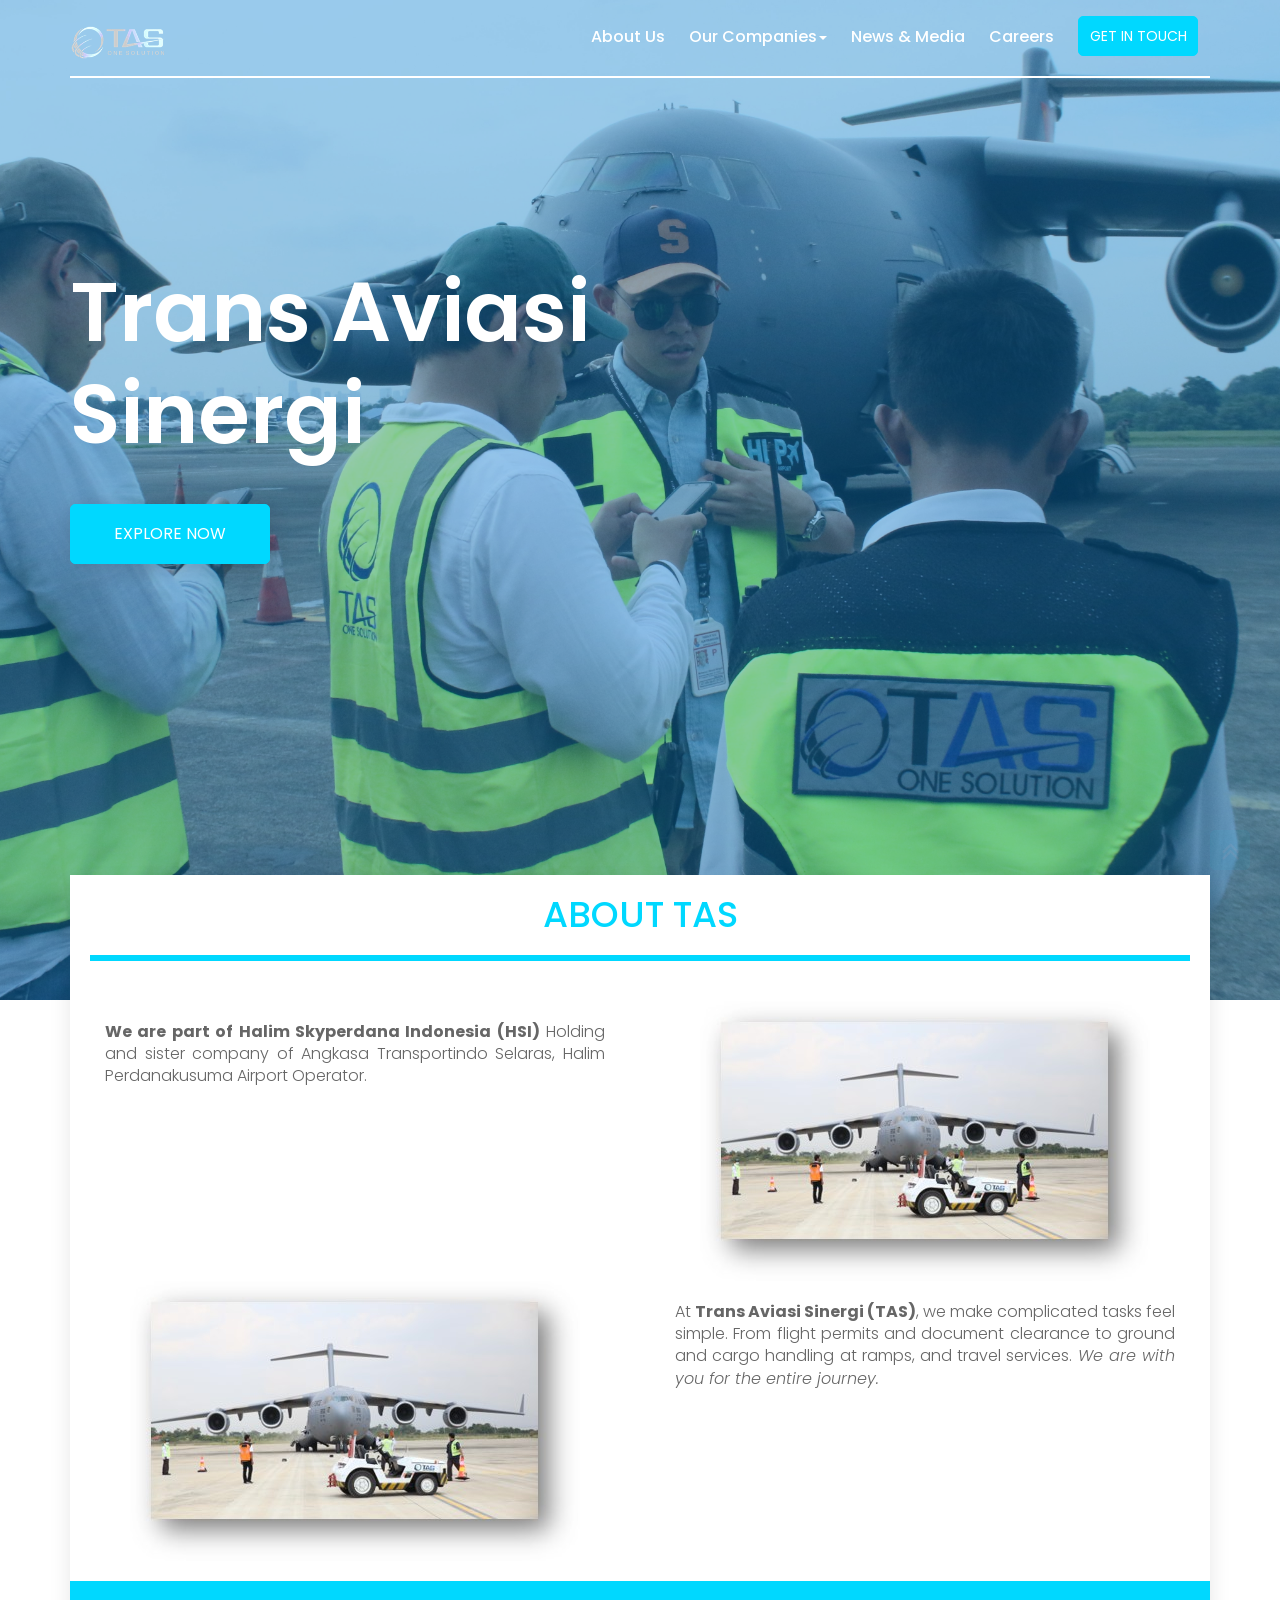
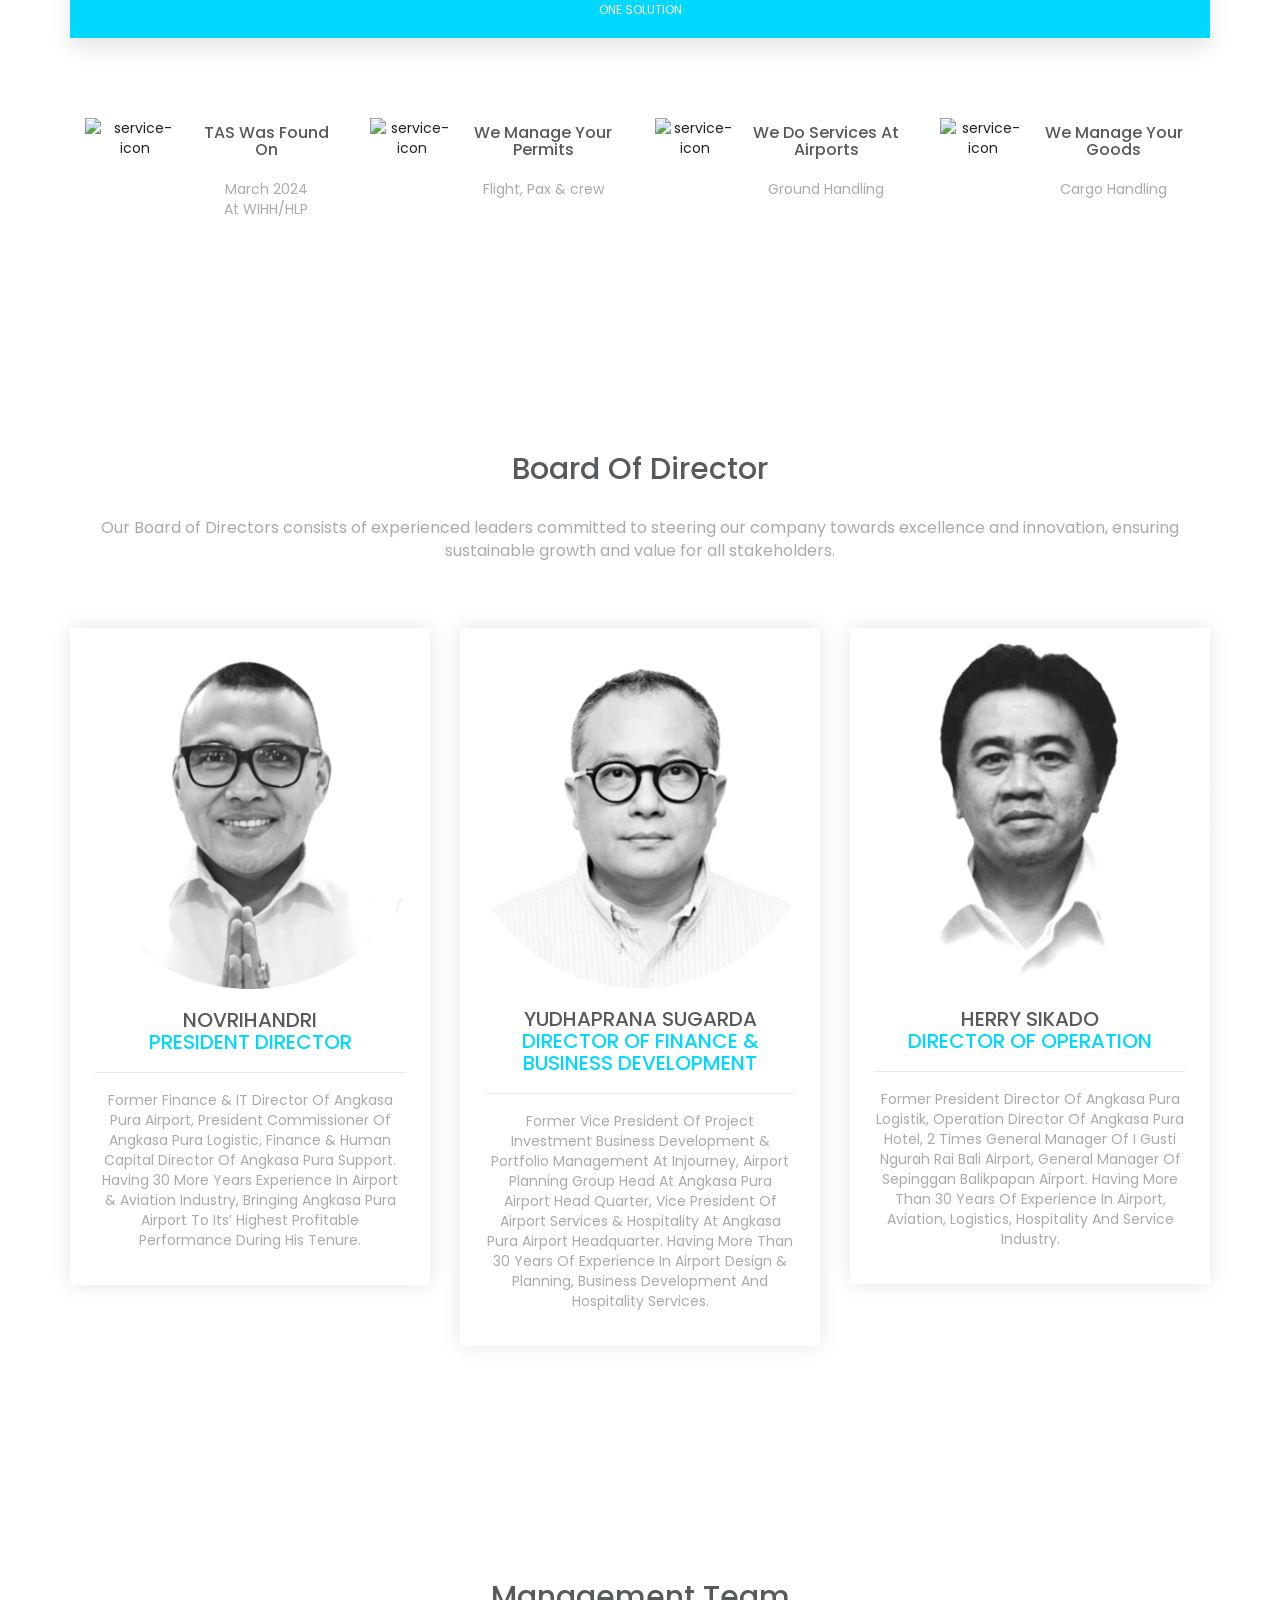
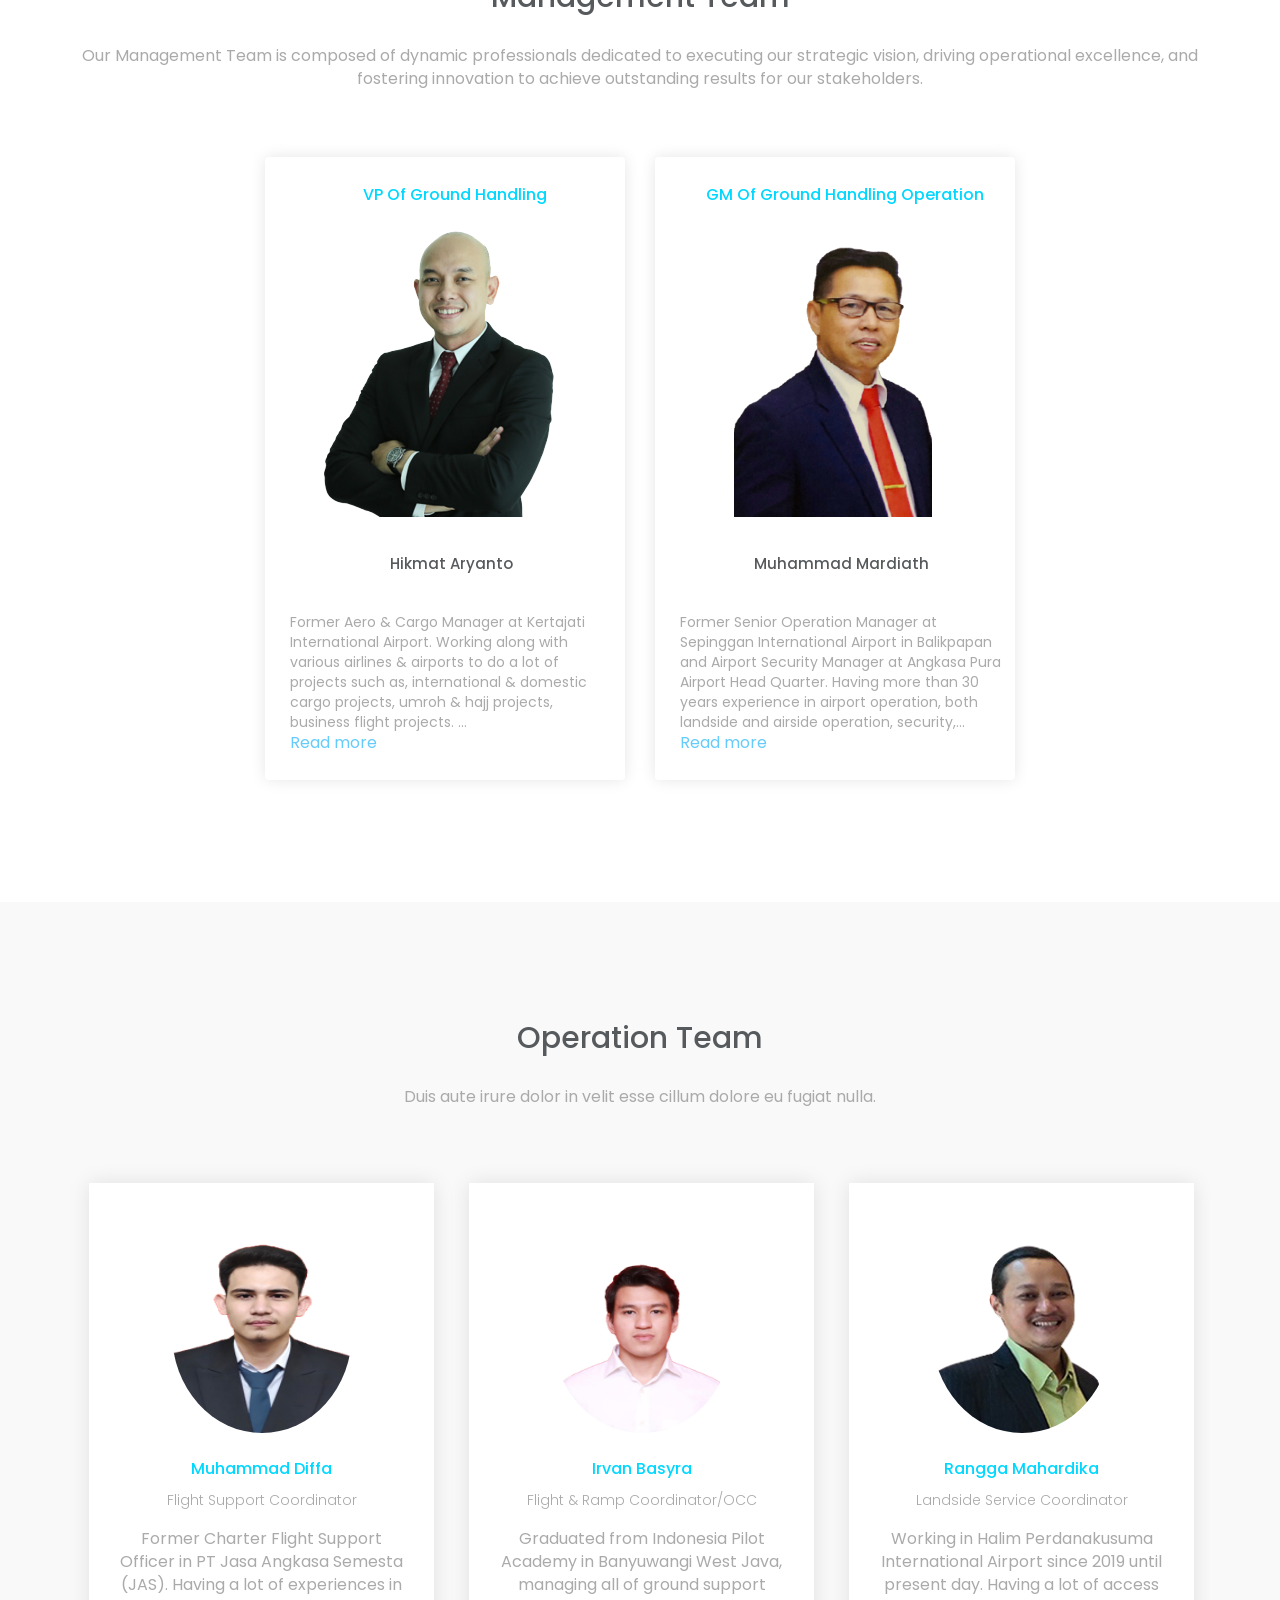
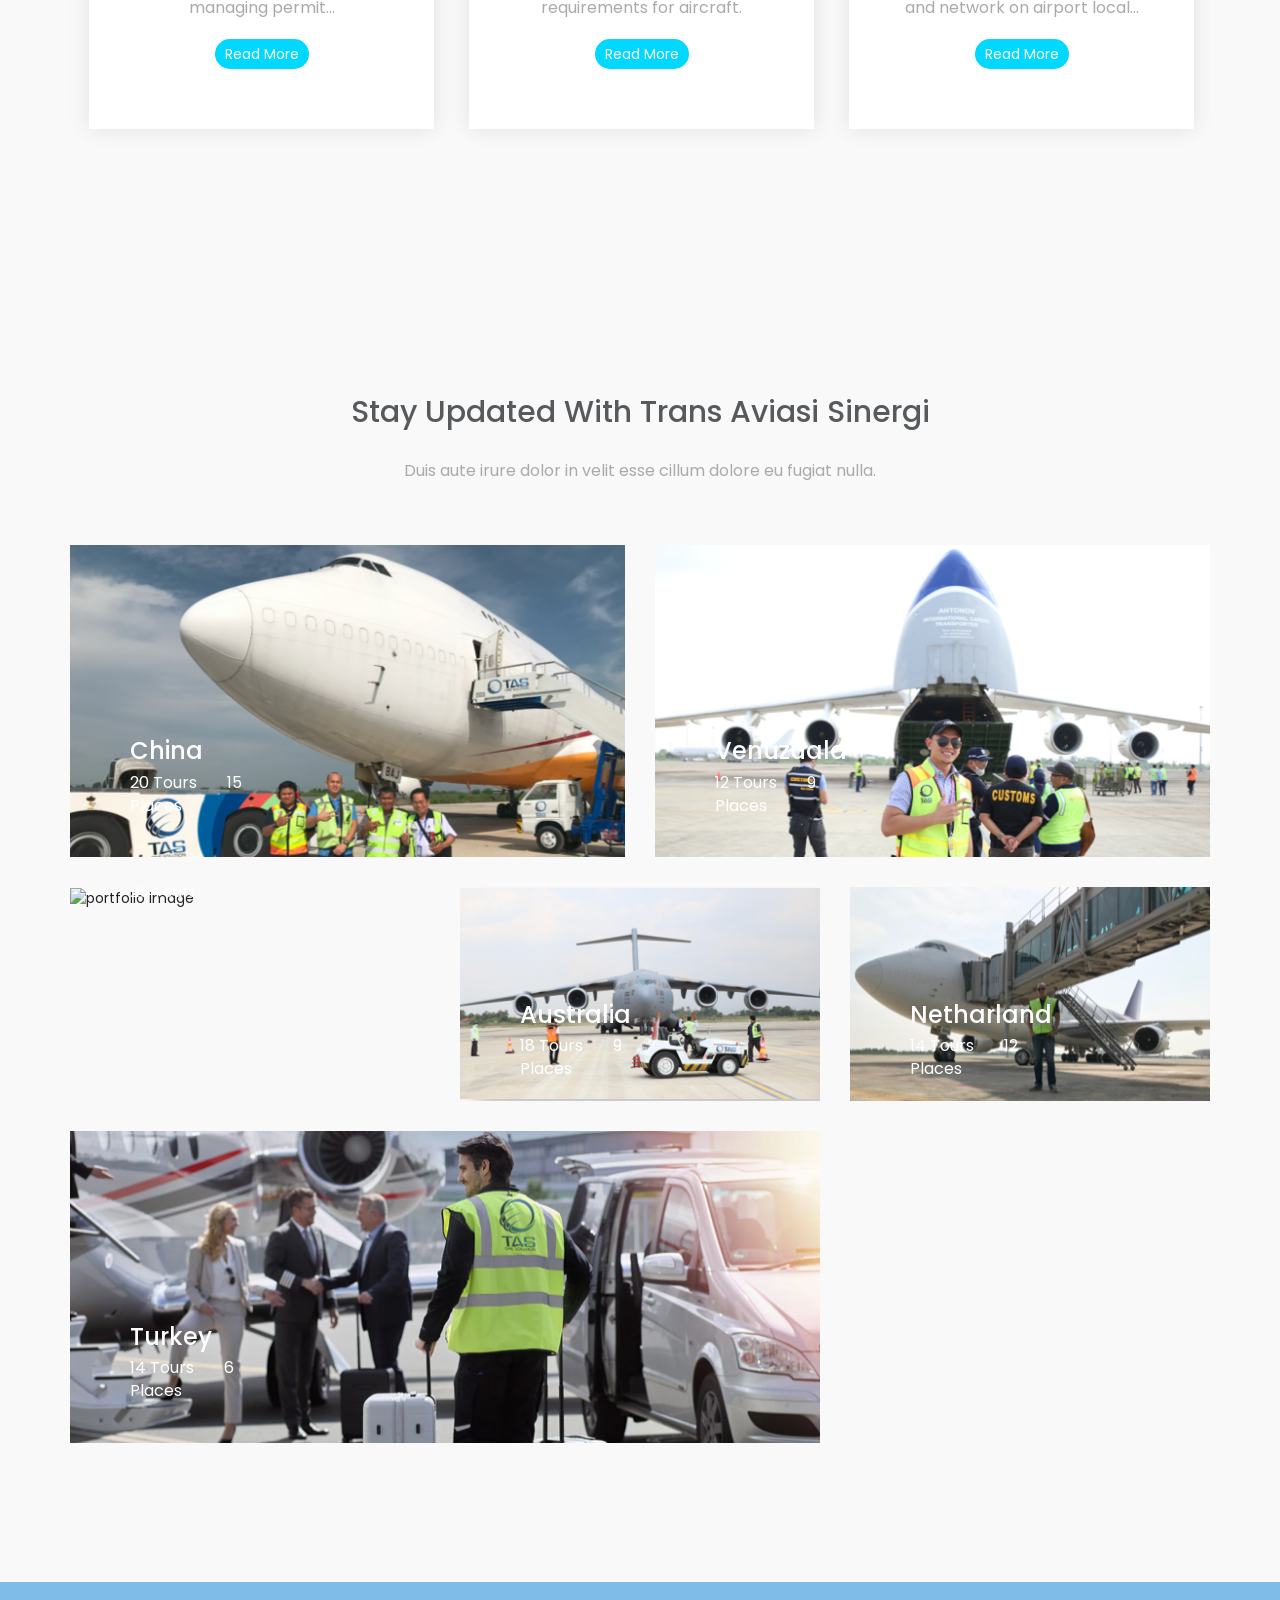
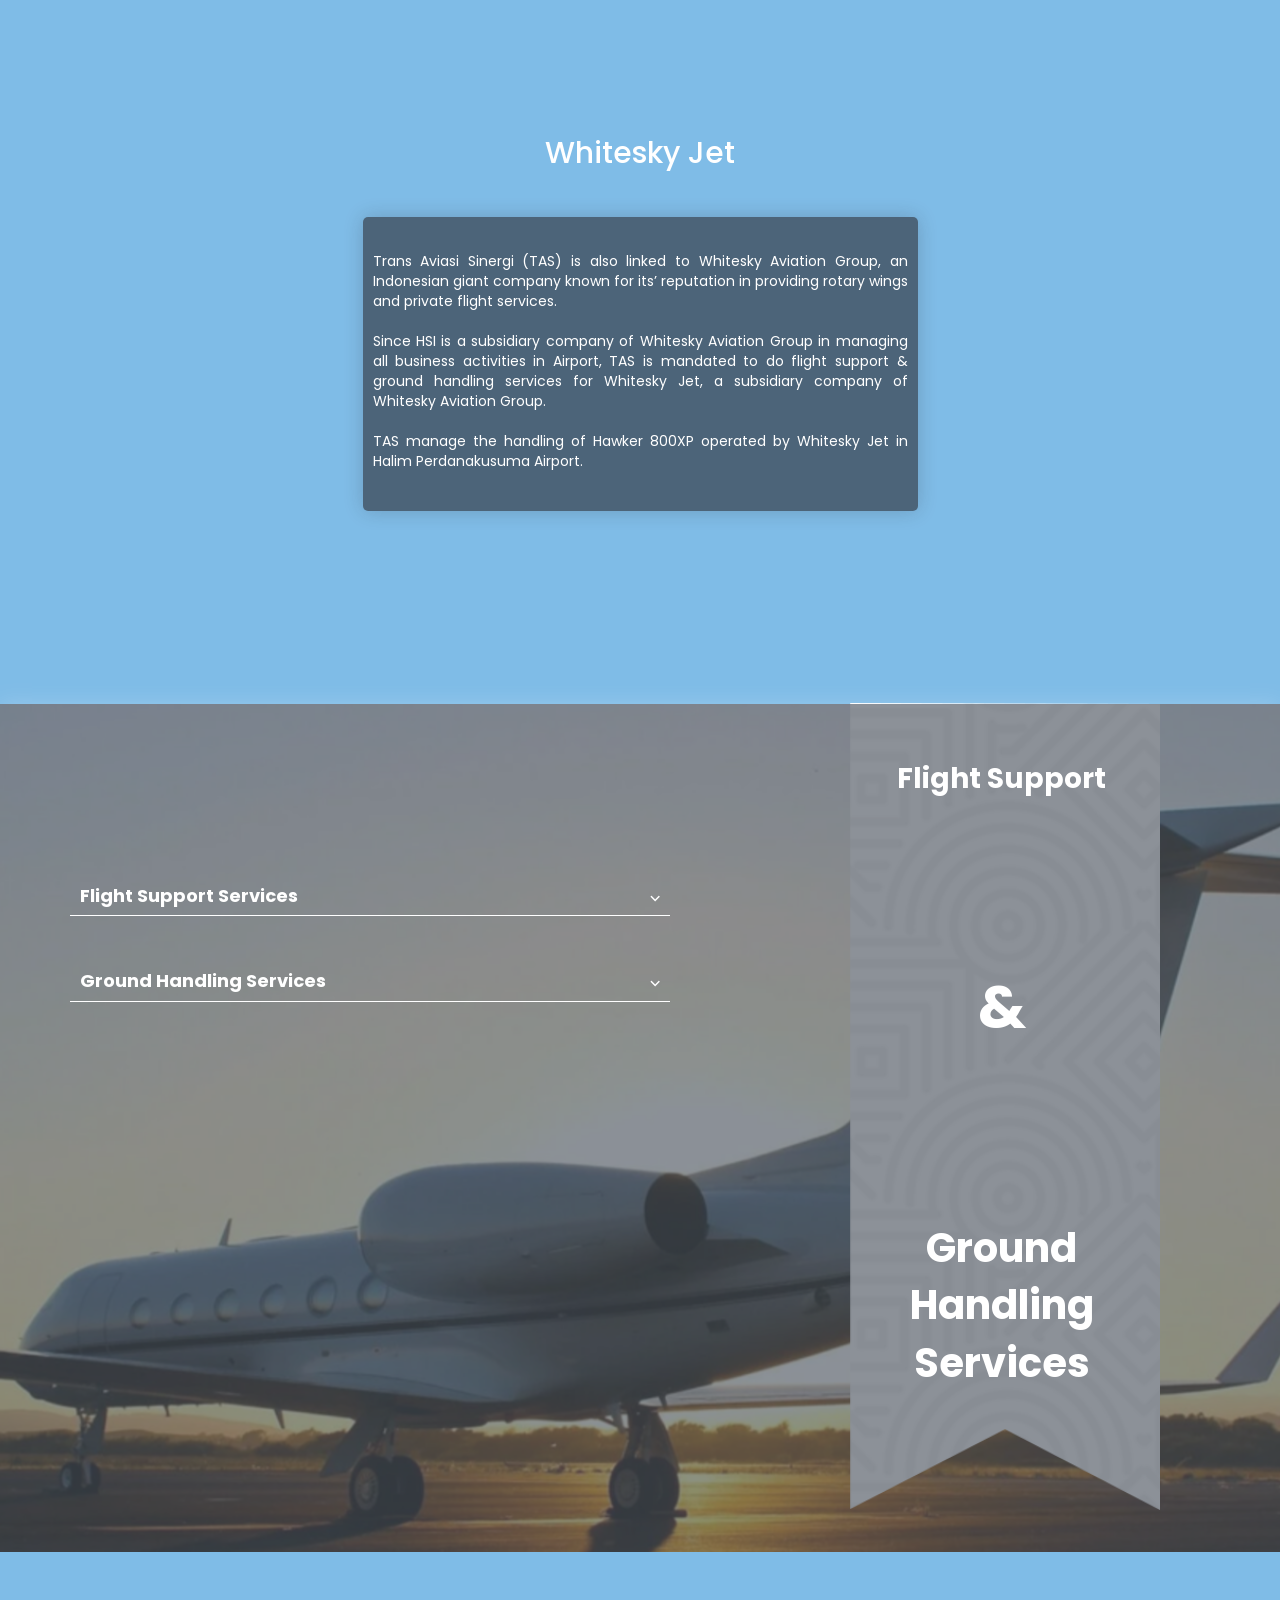
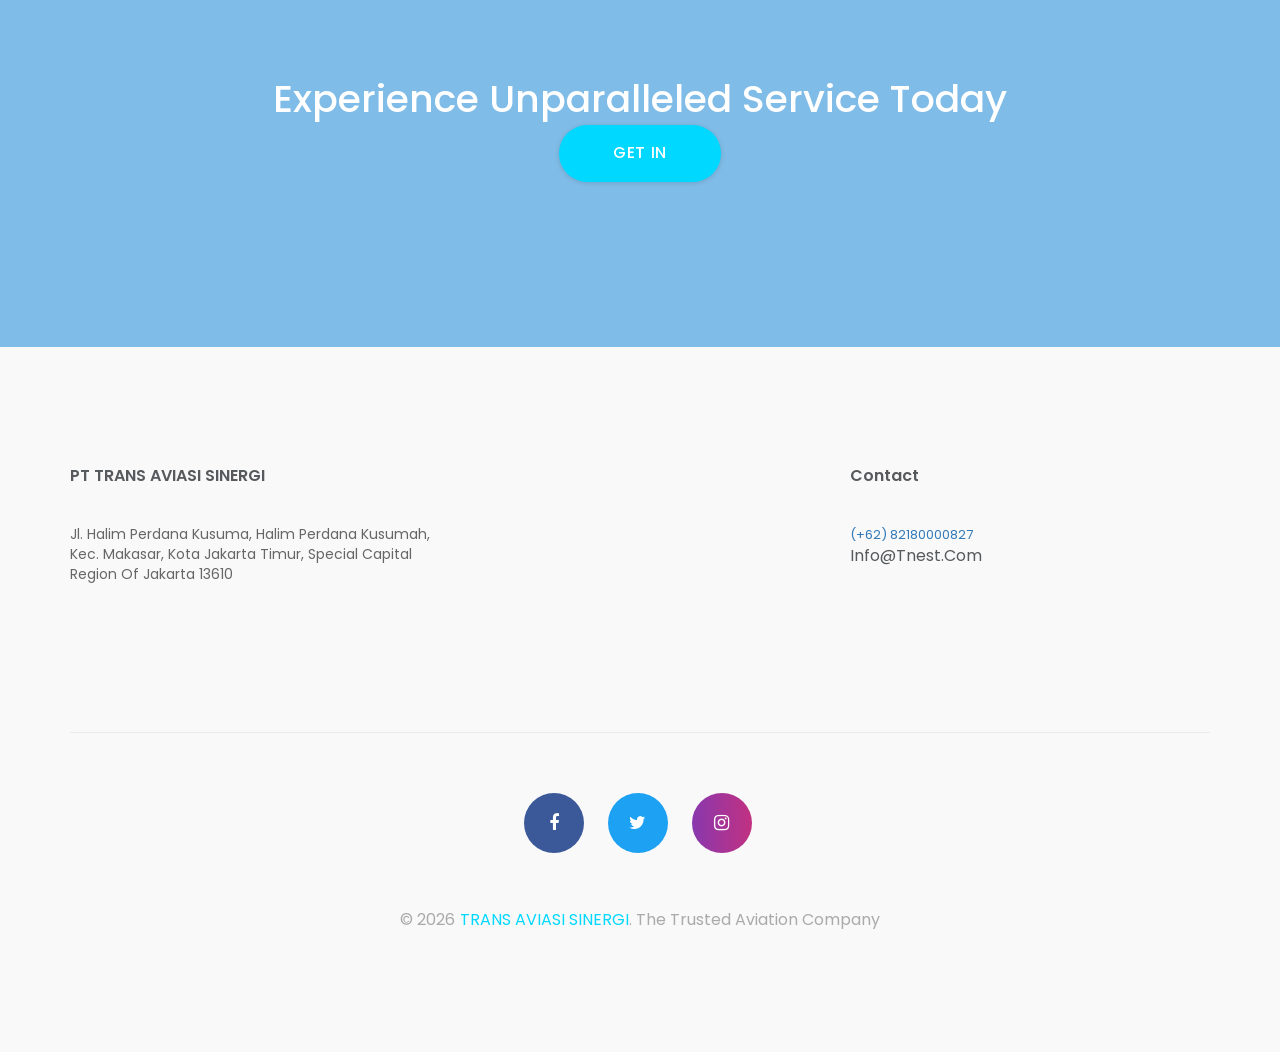
==== index.html @ ae939f3b "Upload Project TAS" ====
<!DOCTYPE html>
<html class="no-js" lang="en">
  <head>
    <!-- META DATA -->
    <meta charset="utf-8" />
    <meta http-equiv="X-UA-Compatible" content="IE=edge" />
    <meta name="viewport" content="width=device-width, initial-scale=1" />
    <!-- The above 3 meta tags *must* come first in the head; any other head content must come *after* these tags -->

    <!--font-family-->
    <link
      href="https://fonts.googleapis.com/css?family=Rufina:400,700"
      rel="stylesheet"
    />

    <link
      href="https://fonts.googleapis.com/css?family=Poppins:100,200,300,400,500,600,700,800,900"
      rel="stylesheet"
    />

    <!-- TITLE OF SITE -->
    <title>TRANS AVIASI SINERGI</title>

    <!-- favicon img -->
    <link
      rel="shortcut icon"
      type="image/icon"
      href="assets/logo/favicon-32x32.png"
    />

    <!--font-awesome.min.css-->
    <link rel="stylesheet" href="assets/css/font-awesome.min.css" />

    <!--animate.css-->
    <link rel="stylesheet" href="assets/css/animate.css" />

    <!--hover.css-->
    <link rel="stylesheet" href="assets/css/hover-min.css" />

    <!--datepicker.css-->
    <link rel="stylesheet" href="assets/css/datepicker.css" />

    <!--owl.carousel.css-->
    <link rel="stylesheet" href="assets/css/owl.carousel.min.css" />
    <link rel="stylesheet" href="assets/css/owl.theme.default.min.css" />

    <!-- range css-->
    <link rel="stylesheet" href="assets/css/jquery-ui.min.css" />

    <!--bootstrap.min.css-->
    <link rel="stylesheet" href="assets/css/bootstrap.min.css" />

    <!-- bootsnav -->
    <link rel="stylesheet" href="assets/css/bootsnav.css" />

    <!--style.css-->
    <link rel="stylesheet" href="assets/css/style.css" />

    <!--responsive.css-->
    <link rel="stylesheet" href="assets/css/responsive.css" />

    <!-- HTML5 shim and Respond.js for IE8 support of HTML5 elements and media queries -->
    <!-- WARNING: Respond.js doesn't work if you view the page via file:// -->

    <!--[if lt IE 9]>
      <script src="https://oss.maxcdn.com/html5shiv/3.7.3/html5shiv.min.js"></script>
      <script src="https://oss.maxcdn.com/respond/1.4.2/respond.min.js"></script>
    <![endif]-->
  </head>

  <body>
    <!--[if lte IE 9]>
      <p class="browserupgrade">
        You are using an <strong>outdated</strong> browser. Please
        <a href="https://browsehappy.com/">upgrade your browser</a> to improve
        your experience and security.
      </p>
    <![endif]-->

    <!-- main-menu Start -->
    <header class="top-area">
      <div class="header-area">
        <div class="container">
          <div class="row">
            <div class="col-sm-2">
              <div class="logo">
                <a href="index.html">
                  <img
                    src="./assets/images/Navbar/Logo.png"
                    alt="TAS Logo"
                    width="100"
                    height="auto"
                /></a>
              </div>
              <!-- /.logo-->
            </div>
            <!-- /.col-->
            <div class="col-sm-10">
              <div class="main-menu">
                <!-- Brand and toggle get grouped for better mobile display -->
                <div class="navbar-header">
                  <button
                    type="button"
                    class="navbar-toggle"
                    data-toggle="collapse"
                    data-target=".navbar-collapse"
                  >
                    <i class="fa fa-bars"></i></button
                  ><!-- / button-->
                </div>
                <!-- /.navbar-header-->
                <div class="collapse navbar-collapse">
                  <ul class="nav navbar-nav navbar-right">
                    <li class="smooth-menu">
                      <a href="#about-us">About Us</a>
                    </li>
                    <li class="dropdown">
                      <a href="#" class="dropdown-toggle" data-toggle="dropdown"
                        >Our Companies<span class="caret"></span
                      ></a>
                      <ul class="dropdown-menu transparant">
                        <li><a href="#gallery">Gallery</a></li>
                        <li>
                          <a href="#popular-destinations"
                            >Popular Destinations</a
                          >
                        </li>
                      </ul>
                    </li>
                    <li class="smooth-menu">
                      <a href="#pack">News & Media</a>
                    </li>
                    <li class="smooth-menu">
                      <a href="#spo">Careers</a>
                    </li>
                    <li>
                      <button class="book-btn">GET IN TOUCH</button>
                    </li>
                    <!--/.project-btn-->
                  </ul>
                </div>
                <!-- /.navbar-collapse -->
              </div>
              <!-- /.main-menu-->
            </div>
            <!-- /.col-->
          </div>
          <!-- /.row -->
          <div class="home-border"></div>
          <!-- /.home-border-->
        </div>
        <!-- /.container-->
      </div>
      <!-- /.header-area -->
    </header>
    <!-- /.top-area-->
    <!-- main-menu End -->

    <!--about-us start -->
    <section id="home" class="about-us">
      <div class="container">
        <div class="about-us-content">
          <div class="row">
            <div class="col-sm-12">
              <div class="single-about-us">
                <div class="about-us-txt">
                  <h2>Trans Aviasi Sinergi</h2>
                  <div class="about-btn">
                    <button class="about-view">explore now</button>
                  </div>
                  <!--/.about-btn-->
                </div>
                <!--/.about-us-txt-->
              </div>
              <!--/.single-about-us-->
            </div>
            <!--/.col-->
            <div class="col-sm-0">
              <div class="single-about-us"></div>
              <!--/.single-about-us-->
            </div>
            <!--/.col-->
          </div>
          <!--/.row-->
        </div>
        <!--/.about-us-content-->
      </div>
      <!--/.container-->
    </section>
    <!--/.about-us-->
    <!--about-us end -->

    <!--travel-box start-->
    <section id="about-us" class="travel-box bg-gradient py-5 text-white">
      <div class="container">
        <div class="row justify-content-center">
          <div class="col-md-12">
            <div
              class="single-travel-boxes shadow-lg p-5 rounded bg-white text-dark"
            >
              <div id="desc-tabs" class="desc-tabs">
                <div class="text-center" style="padding: 20px">
                  <h1 class="text-uppercase fw-bold" style="color: #00d8ff">
                    About TAS
                  </h1>
                  <hr class="mx-auto" style="border: 3px solid #00d8ff" />
                </div>
                <div class="container-fluid">
                  <div class="row mb-4">
                    <div class="col-md-6 d-flex align-items-center">
                      <p
                        class="lead"
                        style="
                          padding: 20px;
                          text-align: justify;
                          font-size: medium;
                        "
                      >
                        <strong
                          >We are part of Halim Skyperdana Indonesia
                          (HSI)</strong
                        >
                        Holding and sister company of Angkasa Transportindo
                        Selaras, Halim Perdanakusuma Airport Operator.
                      </p>
                    </div>
                    <div class="col-md-6 text-center">
                      <img
                        src="./assets/images/home/TAS Operations.jpg"
                        class="img-fluid rounded shadow"
                        alt="TAS Services"
                      />
                    </div>
                  </div>
                  <div class="row m-4">
                    <div class="col-md-6 text-center">
                      <img
                        src="./assets/images/home/TAS Operations.jpg"
                        class="img-fluid rounded shadow"
                        alt="TAS Operations"
                      />
                    </div>
                    <div class="col-md-6 d-flex align-items-center">
                      <p
                        class="lead"
                        style="
                          padding: 20px;
                          text-align: justify;
                          font-size: medium;
                        "
                      >
                        At <strong>Trans Aviasi Sinergi (TAS)</strong>, we make
                        complicated tasks feel simple. From flight permits and
                        document clearance to ground and cargo handling at
                        ramps, and travel services.
                        <em>We are with you for the entire journey.</em>
                      </p>
                    </div>
                  </div>
                </div>
                <div
                  class="text-center d-flex justify-content-center align-items-center"
                  style="
                    margin-top: 20px;
                    padding: 20px;
                    text-align: center;
                    background-color: #00d8ff;
                  "
                >
                  <p
                    class="fw-bold text-white m-0"
                    style="
                      font-size: 1.2rem;
                      margin: 0;
                      padding: 0;
                      color: #fff;
                    "
                  >
                    ONE SOLUTION
                  </p>
                </div>
              </div>
              <!--/.desc-tabs-->
            </div>
            <!--/.single-travel-boxes-->
          </div>
          <!--/.col-->
        </div>
        <!--/.row-->
      </div>
      <!--/.container-->
    </section>
    <!--/.travel-box-->
    <!--travel-box end-->

    <!--service start-->
    <section id="service" class="service">
      <div class="container">
        <div class="service-counter text-center">
          <div class="col-md-3 col-sm-3">
            <div class="single-service-box">
              <div class="service-img">
                <img
                  src="https://img.icons8.com/?size=100&id=1oLBG0kBDnQO&format=png&color=00d8ff"
                  width="90px"
                  alt="service-icon"
                />
              </div>
              <!--/.service-img-->
              <div class="service-content">
                <h2>
                  <a href="#"> TAS was found on </a>
                </h2>
                <p>
                  March 2024
                  <br />
                  At WIHH/HLP
                </p>
              </div>
              <!--/.service-content-->
            </div>
            <!--/.single-service-box-->
          </div>
          <!--/.col-->

          <div class="col-md-3 col-sm-3">
            <div class="single-service-box">
              <div class="service-img">
                <img
                  src="https://img.icons8.com/?size=100&id=101865&format=png&color=00d8ff"
                  alt="service-icon"
                />
              </div>
              <!--/.service-img-->
              <div class="service-content">
                <h2>
                  <a href="#"> We manage your permits </a>
                </h2>
                <p>Flight, Pax & crew</p>
              </div>
              <!--/.service-content-->
            </div>
            <!--/.single-service-box-->
          </div>
          <!--/.col-->

          <div class="col-md-3 col-sm-3">
            <div class="single-service-box">
              <div class="service-img">
                <img
                  src="https://img.icons8.com/?size=100&id=75nbCyfrTGeV&format=png&color=00d8ff"
                  alt="service-icon"
                />
              </div>
              <!--/.service-img-->
              <div class="service-content">
                <h2>
                  <a href="#"> We do services at airports </a>
                </h2>
                <p>Ground Handling</p>
              </div>
              <!--/.service-content-->
            </div>
            <!--/.single-service-box-->
          </div>
          <!--/.col-->

          <div class="col-md-3 col-sm-3">
            <div class="single-service-box">
              <div class="statistics-img">
                <img
                  src="https://img.icons8.com/?size=100&id=ODt7c6FPZPl4&format=png&color=00d8ff"
                  alt="service-icon"
                />
              </div>
              <!--/.service-img-->
              <div class="service-content">
                <h2>
                  <a href="#"> We manage your goods </a>
                </h2>
                <p>Cargo Handling</p>
              </div>
              <!--/.service-content-->
            </div>
            <!--/.single-service-box-->
          </div>
          <!--/.col-->
        </div>
        <!--/.statistics-counter-->
      </div>
      <!--/.container-->
    </section>
    <!--/.service-->
    <!--service end-->

    <!--packages start-->
    <section id="pack" class="packages">
      <div class="container">
        <div class="gallary-header text-center">
          <h2>Board of Director</h2>
          <p>
            Our Board of Directors consists of experienced leaders committed to
            steering our company towards excellence and innovation, ensuring
            sustainable growth and value for all stakeholders.
          </p>
        </div>
        <!--/.gallery-header-->
        <div class="packages-content">
          <div class="row">
            <div class="col-md-4 col-sm-6">
              <div class="single-package-item">
                <img
                  src="assets/images/director/President.png"
                  alt="package-place"
                  class="Image-director"
                />
                <div class="single-package-item-txt">
                  <h3 class="text-center">
                    NOVRIHANDRI
                    <br /><span style="color: #00d8ff">PRESIDENT DIRECTOR</span>
                  </h3>
                  <div class="packages-para">
                    <p class="text-center">
                      Former Finance & IT Director of Angkasa Pura Airport,
                      President Commissioner of Angkasa Pura Logistic, Finance &
                      Human Capital Director of Angkasa Pura Support. Having 30
                      more years experience in airport & aviation industry,
                      bringing Angkasa Pura Airport to its’ highest profitable
                      performance during his tenure.
                    </p>
                  </div>
                  <!--/.packages-para-->
                </div>
                <!--/.single-package-item-txt-->
              </div>
              <!--/.single-package-item-->
            </div>
            <!--/.col-->

            <div class="col-md-4 col-sm-6">
              <div class="single-package-item">
                <img
                  src="assets/images/director/Finanance & Business Development.png"
                  alt="package-place"
                />
                <div class="single-package-item-txt">
                  <h3 class="text-center">
                    YUDHAPRANA SUGARDA
                    <br /><span style="color: #00d8ff"
                      >DIRECTOR OF FINANCE & BUSINESS DEVELOPMENT
                    </span>
                  </h3>
                  <div class="packages-para">
                    <p class="text-center">
                      Former Vice President of Project Investment Business
                      Development & Portfolio Management at Injourney, Airport
                      Planning Group Head at Angkasa Pura Airport Head Quarter,
                      Vice President of Airport Services & Hospitality at
                      Angkasa Pura Airport Headquarter. Having more than 30
                      years of experience in airport design & planning, business
                      development and hospitality services.
                    </p>
                  </div>
                  <!--/.packages-para-->
                </div>
                <!--/.single-package-item-txt-->
              </div>
              <!--/.single-package-item-->
            </div>
            <!--/.col-->

            <div class="col-md-4 col-sm-6">
              <div class="single-package-item">
                <img
                  src="assets/images/director/Operation.png"
                  alt="package-place"
                />
                <div class="single-package-item-txt">
                  <h3 class="text-center">
                    HERRY SIKADO
                    <br /><span style="color: #00d8ff"
                      >DIRECTOR OF OPERATION
                    </span>
                  </h3>
                  <div class="packages-para">
                    <p class="text-center">
                      Former President Director of Angkasa Pura Logistik,
                      Operation Director of Angkasa Pura Hotel, 2 Times General
                      Manager of I Gusti Ngurah Rai Bali Airport, General
                      Manager of Sepinggan Balikpapan Airport. Having more than
                      30 years of experience in airport, aviation, logistics,
                      hospitality and service industry.
                    </p>
                  </div>
                  <!--/.packages-para-->
                </div>
                <!--/.single-package-item-txt-->
              </div>
              <!--/.single-package-item-->
            </div>
            <!--/.col-->
          </div>
          <!--/.row-->
        </div>
        <!--/.packages-content-->
      </div>
      <!--/.container-->
    </section>
    <!--/.packages-->
    <!--packages end-->

    <!--blog start-->
    <section id="blog" class="blog">
      <div class="container">
        <div class="blog-details">
          <div class="gallary-header text-center">
            <h2>Management Team</h2>
            <p>
              Our Management Team is composed of dynamic professionals dedicated
              to executing our strategic vision, driving operational excellence,
              and fostering innovation to achieve outstanding results for our
              stakeholders.
            </p>
          </div>
          <!--/.gallery-header-->
          <div class="blog-content">
            <div class="row">
              <div class="col-sm-4 col-md-4 col-sm-offset-2">
                <div class="thumbnail">
                  <h2 class="text-center" style="color: #00d8ff">
                    VP of Ground Handling
                  </h2>
                  <div class="thumbnail-img">
                    <img
                      src="assets/images/Management-Team/VP of Ground Handling.png"
                      alt="blog-img"
                    />
                    <div class="thumbnail-img-overlay"></div>
                    <!--/.thumbnail-img-overlay-->
                  </div>
                  <!--/.thumbnail-img-->
                  <div class="caption">
                    <div class="blog-txt">
                      <h3 class="text-center">
                        <a href="#"> Hikmat Aryanto </a>
                      </h3>
                      <p id="text">
                        Former Aero & Cargo Manager at Kertajati International
                        Airport. Working along with various airlines & airports
                        to do a lot of projects such as, international &
                        domestic cargo projects, umroh & hajj projects, business
                        flight projects.
                        <span class="dots">...</span>
                        <span class="more" style="display: none">
                          Having decent networking and relationship with
                          regulators, ground handling companies, forwarding
                          agents and travel agents.
                        </span>
                      </p>
                      <a
                        href="#"
                        class="readMoreBtn"
                        onclick="toggleReadMore(event, 1)"
                        >Read more</a
                      >
                    </div>
                    <!--/.blog-txt-->
                  </div>
                  <!--/.caption-->
                </div>
                <!--/.thumbnail-->
              </div>
              <!--/.col-->

              <div class="col-sm-4 col-md-4">
                <div class="thumbnail">
                  <h2 class="text-center" style="color: #00d8ff">
                    GM of Ground Handling Operation
                  </h2>
                  <div class="thumbnail-img">
                    <img
                      src="assets/images/Management-Team/GM of Ground Handling Operation.png"
                      alt="blog-img"
                    />
                    <div class="thumbnail-img-overlay"></div>
                    <!--/.thumbnail-img-overlay-->
                  </div>
                  <!--/.thumbnail-img-->
                  <div class="caption">
                    <div class="blog-txt">
                      <h3 class="text-center">
                        <a href="#"> Muhammad Mardiath </a>
                      </h3>
                      <p>
                        Former Senior Operation Manager at Sepinggan
                        International Airport in Balikpapan and Airport Security
                        Manager at Angkasa Pura Airport Head Quarter. Having
                        more than 30 years experience in airport operation, both
                        landside and airside operation, security,<span
                          class="dots"
                          >...</span
                        >
                        <span class="more" style="display: none">
                          safety and fire fighting.</span
                        >
                      </p>
                      <a
                        href="#"
                        class="readMoreBtn"
                        onclick="toggleReadMore(event, 2)"
                        >Read more</a
                      >
                    </div>
                    <!--/.blog-txt-->
                  </div>
                  <!--/.caption-->
                </div>
                <!--/.thumbnail-->
              </div>
              <!--/.col-->
            </div>
            <!--/.row-->
          </div>
          <!--/.blog-content-->
        </div>
        <!--/.blog-details-->
      </div>
      <!--/.container-->
    </section>
    <!--/.blog-->
    <!--blog end-->

    <!-- testemonial Start -->
    <section class="testemonial">
      <div class="container">
        <div class="gallary-header text-center">
          <h2>Operation Team</h2>
          <p>
            Duis aute irure dolor in velit esse cillum dolore eu fugiat nulla.
          </p>
        </div>
        <!--/.gallery-header-->

        <div class="owl-carousel owl-theme" id="testemonial-carousel">
          <div class="home1-testm item">
            <div class="home1-testm-single text-center">
              <div class="home1-testm-img">
                <img
                  src="assets/images/Operation-Team/Flight Support Coordinator.png"
                  alt="img"
                />
              </div>
              <!--/.home1-testm-img-->
              <div class="home1-testm-txt">
                <span class="icon section-icon">
                  <h3>
                    <a href="#"> Muhammad Diffa </a>
                  </h3>
                  <h4>Flight Support Coordinator</h4>
                </span>
                <p class="short-text">
                  Former Charter Flight Support Officer in PT Jasa Angkasa
                  Semesta (JAS). Having a lot of experiences in managing
                  permit...
                </p>
                <p class="full-text" style="display: none">
                  Former Charter Flight Support Officer in PT Jasa Angkasa
                  Semesta (JAS). Having a lot of experiences in managing permit
                  of international unscheduled flights for passenger, cargo &
                  special purpose flights. Working along with plenty of domestic
                  & global flight supports.
                </p>
                <button class="read-more-btn">Read More</button>
              </div>
              <!--/.home1-testm-txt-->
            </div>
            <!--/.home1-testm-single-->
          </div>
          <!--/.item-->

          <div class="home1-testm item">
            <div class="home1-testm-single text-center">
              <div class="home1-testm-img">
                <img
                  src="assets/images/Operation-Team/Flight & Ramp Coordinator - OCC.png"
                  alt="img"
                />
              </div>
              <!--/.home1-testm-img-->
              <div class="home1-testm-txt">
                <span class="icon section-icon">
                  <h3>
                    <a href="#"> Irvan Basyra </a>
                  </h3>
                  <h4>Flight & Ramp Coordinator/OCC</h4>
                </span>
                <p class="short-text">
                  Graduated from Indonesia Pilot Academy in Banyuwangi West
                  Java, managing all of ground support requirements for
                  aircraft.
                </p>
                <p class="full-text" style="display: none">
                  Graduated from Indonesia Pilot Academy in Banyuwangi West
                  Java, managing all of ground support requirements for
                  aircraft. Working in detailed and advanced preparation method
                  as what a pilot must do in pre & post flight protocols.
                </p>
                <button class="read-more-btn">Read More</button>
              </div>
              <!--/.home1-testm-txt-->
            </div>
            <!--/.home1-testm-single-->
          </div>
          <!--/.item-->

          <div class="home1-testm item">
            <div class="home1-testm-single text-center">
              <div class="home1-testm-img">
                <img
                  src="assets/images/Operation-Team/Landside Service Coordinator.png"
                  alt="img"
                />
              </div>
              <!--/.home1-testm-img-->
              <div class="home1-testm-txt">
                <span class="icon section-icon">
                  <h3>
                    <a href="#">Rangga Mahardika </a>
                  </h3>
                  <h4>Landside Service Coordinator</h4>
                </span>

                <p class="short-text">
                  Working in Halim Perdanakusuma International Airport since
                  2019 until present day. Having a lot of access and network on
                  airport local...
                </p>
                <p class="full-text" style="display: none">
                  Working in Halim Perdanakusuma International Airport since
                  2019 until present day. Having a lot of access and network on
                  airport local authority and stakeholders such as Customs,
                  Imigration, Quarantine, Ground Handling Companies & Tenants.
                </p>
                <button class="read-more-btn">Read More</button>
              </div>
              <!--/.home1-testm-txt-->
            </div>
            <!--/.home1-testm-single-->
          </div>
          <!--/.item-->
        </div>
        <!--/.testemonial-carousel-->
      </div>
      <!--/.container-->
    </section>
    <!--/.testimonial-->
    <!-- testemonial End -->

    <!--galley start-->
    <section id="gallery" class="gallery">
      <div class="container">
        <div class="gallery-details">
          <div class="gallary-header text-center">
            <h2>Stay Updated with Trans Aviasi Sinergi</h2>
            <p>
              Duis aute irure dolor in velit esse cillum dolore eu fugiat nulla.
            </p>
          </div>
          <!--/.gallery-header-->
          <div class="gallery-box">
            <div class="gallery-content">
              <div class="filtr-container">
                <div class="row">
                  <div class="col-md-6">
                    <div class="filtr-item">
                      <img
                        src="assets/images/Wide-Body-Aircraft/Image-4.png"
                        alt="portfolio image"
                      />
                      <div class="item-title">
                        <a href="#"> china </a>
                        <p><span>20 tours</span><span>15 places</span></p>
                      </div>
                      <!-- /.item-title -->
                    </div>
                    <!-- /.filtr-item -->
                  </div>
                  <!-- /.col -->

                  <div class="col-md-6">
                    <div class="filtr-item">
                      <img
                        src="assets/images/Wide-Body-Aircraft/Image-2.png"
                        alt="portfolio image"
                      />
                      <div class="item-title">
                        <a href="#"> venuzuala </a>
                        <p><span>12 tours</span><span>9 places</span></p>
                      </div>
                      <!-- /.item-title-->
                    </div>
                    <!-- /.filtr-item -->
                  </div>
                  <!-- /.col -->

                  <div class="col-md-4">
                    <div class="filtr-item">
                      <img
                        src="assets/images/Wide-Body-Aircraft/Image-6.JPG"
                        alt="portfolio image"
                      />
                      <div class="item-title">
                        <a href="#"> brazil </a>
                        <p><span>25 tours</span><span>10 places</span></p>
                      </div>
                      <!-- /.item-title -->
                    </div>
                    <!-- /.filtr-item -->
                  </div>
                  <!-- /.col -->

                  <div class="col-md-4">
                    <div class="filtr-item">
                      <img
                        src="assets/images/Wide-Body-Aircraft/Image-1.png"
                        alt="portfolio image"
                      />
                      <div class="item-title">
                        <a href="#"> australia </a>
                        <p><span>18 tours</span><span>9 places</span></p>
                      </div>
                      <!-- /.item-title-->
                    </div>
                    <!-- /.filtr-item -->
                  </div>
                  <!-- /.col -->

                  <div class="col-md-4">
                    <div class="filtr-item">
                      <img
                        src="assets/images/Wide-Body-Aircraft/Image-3.png"
                        alt="portfolio image"
                      />
                      <div class="item-title">
                        <a href="#"> netharland </a>
                        <p><span>14 tours</span><span>12 places</span></p>
                      </div>
                      <!-- /.item-title-->
                    </div>
                    <!-- /.filtr-item -->
                  </div>
                  <!-- /.col -->

                  <div class="col-md-8">
                    <div class="filtr-item">
                      <img
                        src="assets/images/Wide-Body-Aircraft/Image-7.png"
                        alt="portfolio image"
                      />
                      <div class="item-title">
                        <a href="#"> turkey </a>
                        <p><span>14 tours</span><span>6 places</span></p>
                      </div>
                      <!-- /.item-title-->
                    </div>
                    <!-- /.filtr-item -->
                  </div>
                  <!-- /.col -->
                </div>
                <!-- /.row -->
              </div>
              <!-- /.filtr-container-->
            </div>
            <!-- /.gallery-content -->
          </div>
          <!--/.galley-box-->
        </div>
        <!--/.gallery-details-->
      </div>
      <!--/.container-->
    </section>
    <!--/.gallery-->
    <!--gallery end-->

    <!--discount-offer start-->
    <section class="discount-offer">
      <div class="container">
        <div class="row">
          <div class="col-sm-12">
            <div class="dicount-offer-content text-center">
              <h2>Whitesky Jet</h2>
              <div class="campaign-timer">
                <p class="campaign-detail">
                  Trans Aviasi Sinergi (TAS) is also linked to Whitesky Aviation
                  Group, an Indonesian giant company known for its’ reputation
                  in providing rotary wings and private flight services.
                </p>
                <p class="campaign-detail">
                  Since HSI is a subsidiary company of Whitesky Aviation Group
                  in managing all business activities in Airport, TAS is
                  mandated to do flight support & ground handling services for
                  Whitesky Jet, a subsidiary company of Whitesky Aviation Group.
                </p>
                <p class="campaign-detail">
                  TAS manage the handling of Hawker 800XP operated by Whitesky
                  Jet in Halim Perdanakusuma Airport.
                </p>
              </div>
              <!--/.campaign-timer-->
              <!-- <div class="about-btn">
                <button class="about-view discount-offer-btn">join now</button>
              </div>-->
              <!--/.about-btn-->
            </div>
            <!-- /.dicount-offer-content-->
          </div>
          <!-- /.col-->
        </div>
        <!-- /.row-->
      </div>
      <!-- /.container-->
    </section>
    <!-- /.discount-offer-->
    <!--discount-offer end-->

    <!--special-offer start-->
    <section id="spo" class="special-offer">
      <div class="container">
        <div class="special-offer-content">
          <div class="row order" style="display: flex; flex-wrap: wrap">
            <div class="col-sm-8">
              <div class="single-special-offer accordion">
                <div class="single-special-offer-txt">
                  <div class="accordion-item">
                    <h2 class="accordion-header">
                      <button class="accordion-button">
                        Flight Support Services
                        <span class="accordion-arrow">⌵</span>
                      </button>
                    </h2>
                    <div
                      class="packages-review special-offer-review accordion-content"
                    >
                      <ul class="list-with-dots text-white">
                        <li>
                          Security Clearance for Air Crew, Passanger & Cargo
                        </li>
                        <li>Flight Clearance</li>
                        <li>Slot Approval</li>
                        <li>CIQ Coordination</li>
                      </ul>
                    </div>
                  </div>

                  <!--/.packages-review-->
                  <div class="accordion-item">
                    <h2 class="accordion-header">
                      <button class="accordion-button">
                        Ground Handling Services
                        <span class="accordion-arrow">⌵</span>
                      </button>
                    </h2>
                    <div class="special-offer-para accordion-content">
                      <ul class="list-with-dots text-white">
                        <li>AMC Escorting & Marshalling</li>
                        <li>Towing & Pusing Back</li>
                        <li>Fuel Provision Service</li>
                        <li>Water & Lavatory Service</li>
                        <li>Nitrogen & Oxigen Service</li>
                        <li>Cargo Management & Fueling Service</li>
                        <li>Land Transport & Hotel Arrangement</li>
                      </ul>
                    </div>
                  </div>

                  <!--/.packages-para-->
                  <!--<div class="offer-btn-group">
                    <div class="about-btn">
                      <button class="about-view packages-btn offfer-btn">
                        make tour
                      </button>
                    </div>-->
                  <!--/.about-btn-->
                  <!--<div class="about-btn">
                      <button class="about-view packages-btn">book now</button>
                    </div>-->
                  <!--/.about-btn-->
                  <!--</div>-->
                  <!--/.offer-btn-group-->
                </div>
                <!--/.single-special-offer-txt-->
              </div>
              <!--/.single-special-offer-->
            </div>
            <!--/.col-->
            <div class="col-sm-4">
              <div class="single-special-offer">
                <div class="single-special-offer-bg">
                  <img
                    src="assets/images/offer/offer-shape.png"
                    alt="offer-shape"
                  />
                </div>
                <!--/.single-special-offer-bg-->
                <div class="single-special-shape-txt">
                  <h3 style="font-size: 200%">Flight Support</h3>
                  <h4 style="font-size: 200%"><span>&</span><br /></h4>
                  <p>
                    <span style="font-size: 200%">Ground</span><br /><span
                      style="font-size: 200%"
                      >Handling</span
                    ><br /><span style="font-size: 200%">Services</span>
                  </p>
                </div>

                <!--/.single-special-shape-txt-->
              </div>
              <!--/.single-special-offer-->
            </div>
            <!--/.col-->
          </div>
          <!--/.row-->
        </div>
        <!--/.special-offer-content-->
      </div>
      <!--/.container-->
    </section>
    <!--/.special-offer end-->
    <!--special-offer end-->

    <!--subscribe start-->
    <section id="subs" class="subscribe">
      <video
        class="bg-video"
        id="scrollVideo"
        playsinline
        loop
        class="video rounded"
      >
        <source src="assets/video/JetPribadi.mp4" type="video/mp4" />
        Your browser does not support the video tag.
      </video>
      <div class="container">
        <div class="subscribe-title text-center">
          <h2>Experience unparalleled service today</h2>
          <button class="appsLand-btn subscribe-btn">Get In</button>
        </div>
        <!--<form>
          <div class="row">
            <div class="col-md-6 col-md-offset-3 col-sm-8 col-sm-offset-2">
              <div class="custom-input-group">
                <input
                  type="email"
                  class="form-control"
                  placeholder="Enter your Email Here"
                />
                <button class="appsLand-btn subscribe-btn">Subscribe</button>
                <div class="clearfix"></div>
                <i class="fa fa-envelope"></i>
              </div>
            </div>
          </div>
        </form>-->
      </div>
    </section>
    <!--subscribe end-->

    <!-- footer-copyright start -->
    <footer class="footer-copyright">
      <div class="container">
        <div class="footer-content">
          <div class="row">
            <div class="col-sm-4">
              <div class="single-footer-item">
                <h2>PT TRANS AVIASI SINERGI</h2>
                <div class="single-footer-txt">
                  <p>
                    Jl. Halim Perdana Kusuma, Halim Perdana Kusumah, Kec.
                    Makasar, Kota Jakarta Timur, Special Capital Region of
                    Jakarta 13610
                  </p>
                </div>
              </div>
              <!--/.single-footer-item-->
            </div>
            <!--/.col-->

            <div class="col-sm-4">
              <div class="single-footer-item">
                <!--/.single-footer-txt-->
              </div>
              <!--/.single-footer-item-->
            </div>
            <!--/.col-->

            <div class="col-sm-4">
              <div class="single-footer-item text-center">
                <h2 class="text-left">contact</h2>
                <div class="single-footer-txt text-left">
                  <a
                    href="https://wa.me/6282180000827"
                    style="text-decoration: none"
                    >(+62) 82180000827</a
                  >
                  <p class="foot-email"><a href="#">info@tnest.com</a></p>
                </div>
                <!--/.single-footer-txt-->
              </div>
              <!--/.single-footer-item-->
            </div>
            <!--/.col-->
          </div>
          <!--/.row-->
        </div>
        <!--/.footer-content-->
        <hr />
        <div class="foot-icons">
          <ul class="footer-social-links list-inline list-unstyled">
            <li>
              <a href="#" target="_blank" class="foot-icon-bg-1"
                ><i class="fa fa-facebook"></i
              ></a>
            </li>
            <li>
              <a href="#" target="_blank" class="foot-icon-bg-2"
                ><i class="fa fa-twitter"></i
              ></a>
            </li>
            <li>
              <a
                href="https://www.instagram.com/transaviasisinergi?utm_source=ig_web_button_share_sheet&igsh=ZDNlZDc0MzIxNw=="
                target="_blank"
                class="foot-icon-bg-3"
                ><i class="fa fa-instagram"></i
              ></a>
            </li>
          </ul>
          <p>
            &copy; <span id="current-year" style="margin-right: 5px"></span
            ><a href="https://www.themesine.com"> TRANS AVIASI SINERGI</a>. The
            Trusted Aviation Company
          </p>
        </div>
        <!--/.foot-icons-->
        <div id="scroll-Top">
          <i
            class="fa fa-angle-double-up return-to-top"
            id="scroll-top"
            data-toggle="tooltip"
            data-placement="top"
            title=""
            data-original-title="Back to Top"
            aria-hidden="true"
          ></i>
        </div>
        <!--/.scroll-Top-->
      </div>
      <!-- /.container-->
    </footer>
    <!-- /.footer-copyright-->
    <!-- footer-copyright end -->

    <script src="assets/js/jquery.js"></script>
    <!-- Include all compiled plugins (below), or include individual files as needed -->

    <!--modernizr.min.js-->
    <script src="https://cdnjs.cloudflare.com/ajax/libs/modernizr/2.8.3/modernizr.min.js"></script>

    <!--bootstrap.min.js-->
    <script src="assets/js/bootstrap.min.js"></script>

    <!-- bootsnav js -->
    <script src="assets/js/bootsnav.js"></script>

    <!-- jquery.filterizr.min.js -->
    <script src="assets/js/jquery.filterizr.min.js"></script>

    <script src="https://cdnjs.cloudflare.com/ajax/libs/jquery-easing/1.4.1/jquery.easing.min.js"></script>

    <!--jquery-ui.min.js-->
    <script src="assets/js/jquery-ui.min.js"></script>

    <!-- counter js -->
    <script src="assets/js/jquery.counterup.min.js"></script>
    <script src="assets/js/waypoints.min.js"></script>

    <!--owl.carousel.js-->
    <script src="assets/js/owl.carousel.min.js"></script>

    <!-- jquery.sticky.js -->
    <script src="assets/js/jquery.sticky.js"></script>

    <!--datepicker.js-->
    <script src="assets/js/datepicker.js"></script>

    <!--Custom JS-->
    <script src="assets/js/custom.js"></script>
  </body>
</html>
---- assets/css/datepicker.css ----
/*!
 * Datepicker v0.6.4
 * https://github.com/fengyuanchen/datepicker
 *
 * Copyright (c) 2014-2017 Chen Fengyuan
 * Released under the MIT license
 *
 * Date: 2017-11-24T14:38:19.628Z
 */

.datepicker-container {
  background-color: #fff;
  direction: ltr;
  font-size: 12px;
  left: 0;
  line-height: 30px;
  position: fixed;
  top: 0;
  -ms-touch-action: none;
  touch-action: none;
  -webkit-user-select: none;
  -moz-user-select: none;
  -ms-user-select: none;
  user-select: none;
  width: 210px;
  z-index: -1;
  -webkit-tap-highlight-color: transparent;
  -webkit-touch-callout: none;
}

.datepicker-container::before,
.datepicker-container::after {
  border: 5px solid transparent;
  content: " ";
  display: block;
  height: 0;
  position: absolute;
  width: 0;
}

.datepicker-dropdown {
  border: 1px solid #ccc;
  -webkit-box-shadow: 0 3px 6px #ccc;
  box-shadow: 0 3px 6px #ccc;
  -webkit-box-sizing: content-box;
  box-sizing: content-box;
  position: absolute;
  z-index: 1;
}

.datepicker-inline {
  position: static;
}

.datepicker-top-left,
.datepicker-top-right {
  border-top-color: #39f;
}

.datepicker-top-left::before,
.datepicker-top-left::after,
.datepicker-top-right::before,
.datepicker-top-right::after {
  border-top: 0;
  left: 10px;
  top: -5px;
}

.datepicker-top-left::before,
.datepicker-top-right::before {
  border-bottom-color: #39f;
}

.datepicker-top-left::after,
.datepicker-top-right::after {
  border-bottom-color: #fff;
  top: -4px;
}

.datepicker-bottom-left,
.datepicker-bottom-right {
  border-bottom-color: #39f;
}

.datepicker-bottom-left::before,
.datepicker-bottom-left::after,
.datepicker-bottom-right::before,
.datepicker-bottom-right::after {
  border-bottom: 0;
  bottom: -5px;
  left: 10px;
}

.datepicker-bottom-left::before,
.datepicker-bottom-right::before {
  border-top-color: #39f;
}

.datepicker-bottom-left::after,
.datepicker-bottom-right::after {
  border-top-color: #fff;
  bottom: -4px;
}

.datepicker-top-right::before,
.datepicker-top-right::after,
.datepicker-bottom-right::before,
.datepicker-bottom-right::after {
  left: auto;
  right: 10px;
}

.datepicker-panel > ul {
  margin: 0;
  padding: 0;
  width: 102%;
}

.datepicker-panel > ul::before,
.datepicker-panel > ul::after {
  content: " ";
  display: table;
}

.datepicker-panel > ul::after {
  clear: both;
}

.datepicker-panel > ul > li {
  background-color: #fff;
  cursor: pointer;
  float: left;
  height: 30px;
  list-style: none;
  margin: 0;
  padding: 0;
  text-align: center;
  width: 30px;
}

.datepicker-panel > ul > li:hover {
  background-color: rgb(229, 242, 255);
}

.datepicker-panel > ul > li.muted,
.datepicker-panel > ul > li.muted:hover {
  color: #999;
}

.datepicker-panel > ul > li.highlighted {
  background-color: rgb(229, 242, 255);
}

.datepicker-panel > ul > li.highlighted:hover {
  background-color: rgb(204, 229, 255);
}

.datepicker-panel > ul > li.picked,
.datepicker-panel > ul > li.picked:hover {
  color: #39f;
}

.datepicker-panel > ul > li.disabled,
.datepicker-panel > ul > li.disabled:hover {
  background-color: #fff;
  color: #ccc;
  cursor: default;
}

.datepicker-panel > ul > li.disabled.highlighted,
.datepicker-panel > ul > li.disabled:hover.highlighted {
  background-color: rgb(229, 242, 255);
}

.datepicker-panel > ul > li[data-view="years prev"],
.datepicker-panel > ul > li[data-view="year prev"],
.datepicker-panel > ul > li[data-view="month prev"],
.datepicker-panel > ul > li[data-view="years next"],
.datepicker-panel > ul > li[data-view="year next"],
.datepicker-panel > ul > li[data-view="month next"],
.datepicker-panel > ul > li[data-view="next"] {
  font-size: 18px;
}

.datepicker-panel > ul > li[data-view="years current"],
.datepicker-panel > ul > li[data-view="year current"],
.datepicker-panel > ul > li[data-view="month current"] {
  width: 150px;
}

.datepicker-panel > ul[data-view="years"] > li,
.datepicker-panel > ul[data-view="months"] > li {
  height: 52.5px;
  line-height: 52.5px;
  width: 52.5px;
}

.datepicker-panel > ul[data-view="week"] > li,
.datepicker-panel > ul[data-view="week"] > li:hover {
  background-color: #fff;
  cursor: default;
}

.datepicker-hide {
  display: none;
}
---- assets/css/bootsnav.css ----
/* ==============================================================

Template name : Bootsnav - Multi Purpose Header
Categorie : Bootstrap Menu in CSS
Author : adamnurdin01
Version : v.1.2
Created : 2016-06-02
Last update : 2016-10-19

============================================================== */

/* MEGAMENU STYLE
=================================*/
nav.bootsnav .dropdown.megamenu-fw {
    position: static;
}

nav.bootsnav .container {
    position: relative;
}

nav.bootsnav .megamenu-fw .dropdown-menu {
    left: auto;
}

nav.bootsnav .megamenu-content {
    padding: 15px;
    width: 100% !important;
}

nav.bootsnav .megamenu-content .title{
    margin-top: 0;
}

nav.bootsnav .dropdown.megamenu-fw .dropdown-menu {
    left: 0;
    right: 0;
}

/* Navbar
=================================*/
nav.navbar.bootsnav{
    margin-bottom: 0;
    -moz-border-radius: 0px;
    -webkit-border-radius: 0px;
    -o-border-radius: 0px;
    border-radius: 0px;
    background-color: #fff;
    border: none;
    border-bottom: solid 1px #e0e0e0;
    z-index: 9;
}

nav.navbar.bootsnav ul.nav > li > a{
    color: #6f6f6f;
    background-color: transparent;
    outline: none;
    margin-bottom: -2px;
}

nav.navbar.bootsnav ul.nav li.megamenu-fw > a:hover,
nav.navbar.bootsnav ul.nav li.megamenu-fw > a:focus,
nav.navbar.bootsnav ul.nav li.active > a:hover,
nav.navbar.bootsnav ul.nav li.active > a:focus,
nav.navbar.bootsnav ul.nav li.active > a{
    background-color: transparent;
}

nav.navbar.bootsnav .navbar-toggle{
    background-color: #fff;
    border: none;
    padding: 0;
    font-size: 18px;
    position: relative;
    top: 5px;
}

nav.navbar.bootsnav ul.nav .dropdown-menu .dropdown-menu{
    top: 0;
    left: 100%;
}

nav.navbar.bootsnav ul.nav ul.dropdown-menu > li > a{
    white-space:normal;
}


ul.menu-col{
    padding: 0;
    margin: 0;
    list-style: none;
}

ul.menu-col li a{
    color: #6f6f6f;
}

ul.menu-col li a:hover,
ul.menu-col li a:focus{
    text-decoration: none;
}

/* Navbar Full
=================================*/
nav.bootsnav.navbar-full{
    padding-bottom: 10px;
    padding-top: 10px;
}

nav.bootsnav.navbar-full .navbar-header{
    display: block;
    width: 100%;
}

nav.bootsnav.navbar-full .navbar-toggle{
    display: inline-block;
    margin-right: 0;
    position: relative;
    top: 0;
    font-size: 30px;
    -webkit-transition: all 1s ease-in-out;
	-moz-transition: all 1s ease-in-out;
	-o-transition: all 1s ease-in-out;
	-ms-transition: all 1s ease-in-out;
	transition: all 1s ease-in-out;
}

nav.bootsnav.navbar-full .navbar-collapse{
    position: fixed;
    width: 100%;
    height: 100% !important;
    top: 0;
    left: 0;
    padding: 0;
    display: none !important;
    z-index: 9;
}

nav.bootsnav.navbar-full .navbar-collapse.in{
    display: block !important;
}

nav.bootsnav.navbar-full .navbar-collapse .nav-full{
    overflow: auto;
}

nav.bootsnav.navbar-full .navbar-collapse .wrap-full-menu{
    display: table-cell;
    vertical-align: middle;
    background-color: #fff;
    overflow: auto;
}

nav.bootsnav.navbar-full .navbar-collapse .nav-full::-webkit-scrollbar {
    width: 0;
}

nav.bootsnav.navbar-full .navbar-collapse .nav-full::-moz-scrollbar {
    width: 0;
}

nav.bootsnav.navbar-full .navbar-collapse .nav-full::-ms-scrollbar {
    width: 0;
}

nav.bootsnav.navbar-full .navbar-collapse .nav-full::-o-scrollbar {
    width: 0;
}


nav.bootsnav.navbar-full .navbar-collapse ul.nav{
    display: block;
    width: 100%;
    overflow: auto;
}

nav.bootsnav.navbar-full .navbar-collapse ul.nav a:hover,
nav.bootsnav.navbar-full .navbar-collapse ul.nav a:focus,
nav.bootsnav.navbar-full .navbar-collapse ul.nav a{
    background-color: transparent;
}

nav.bootsnav.navbar-full .navbar-collapse ul.nav > li{
    float: none;
    display: block;
    text-align: center;
}

nav.bootsnav.navbar-full .navbar-collapse ul.nav > li > a{
    display: table;
    margin: auto;
    text-transform: uppercase;
    font-weight: bold;
    letter-spacing: 2px;
    font-size: 24px;
    padding: 10px 15px;
}

li.close-full-menu > a{
    padding-top: 0px;
    padding-bottom: 0px;
}

li.close-full-menu{
    padding-top: 30px;
    padding-bottom: 30px;
}

/* Atribute Navigation
=================================*/
.attr-nav{
    float: right;
    display: inline-block;
    margin-left: 13px;
    margin-right: -15px;
}

.attr-nav > ul{
    padding: 0;
    margin: 0 0 -7px 0;
    list-style: none;
    display: inline-block;
}

.attr-nav > ul > li{
    float: left;
    display: block;
}

.attr-nav > ul > li > a{
    color: #6f6f6f;
    display: block;
    padding: 28px 15px;
    position: relative;
}

.attr-nav > ul > li > a span.badge{
    position: absolute;
    top: 50%;
    margin-top: -15px;
    right: 5px;
    font-size: 10px;
    padding: 0;
    width: 15px;
    height: 15px;
    padding-top: 2px;
}

.attr-nav > ul > li.dropdown ul.dropdown-menu{
    -moz-border-radius: 0px;
    -webkit-border-radius: 0px;
    -o-border-radius: 0px;
    border-radius: 0px;
    -moz-box-shadow: 0px 0px 0px;
    -webkit-box-shadow: 0px 0px 0px;
    -o-box-shadow: 0px 0px 0px;
    box-shadow: 0px 0px 0px;
    border: solid 1px #e0e0e0;
}

ul.cart-list{
    padding: 0 !important;
    width: 250px !important;
}

ul.cart-list > li{
    position: relative;
    border-bottom: solid 1px #efefef;
    padding: 15px 15px 23px 15px !important;
}

ul.cart-list > li > a.photo{
    padding: 0 !important;
    margin-right: 15px;
    float: left;
    display: block;
    width: 50px;
    height: 50px;
    left: 15px;
    top: 15px;
}

ul.cart-list > li img{
    width: 50px;
    height: 50px;
    border: solid 1px #efefef;
}

ul.cart-list > li > h6{
    margin: 0;
}

ul.cart-list > li > h6 > a.photo{
    padding: 0 !important;
    display: block;
}

ul.cart-list > li > p{
    margin-bottom: 0;
}

ul.cart-list > li.total{
    background-color: #f5f5f5;
    padding-bottom: 15px !important;
}

ul.cart-list > li.total > .btn{
    display: inline-block;
    border-bottom: solid 1px #efefef;
}

ul.cart-list > li .price{
    font-weight: bold;
}

ul.cart-list > li.total > span{
    padding-top: 8px;
}

/* Top Search
=================================*/
.top-search{
    background-color: #333;
    padding: 10px 0;
    display: none;
}

.top-search input.form-control{
    background-color: transparent;
    border: none;
    -moz-box-shadow: 0px 0px 0px;
    -webkit-box-shadow: 0px 0px 0px;
    -o-box-shadow: 0px 0px 0px;
    box-shadow: 0px 0px 0px;
    color: #fff;
    height: 40px;
    padding: 0 15px;
}

.top-search .input-group-addon{
    background-color: transparent;
    border: none;
    color: #fff;
    padding-left: 0;
    padding-right: 0;
}

.top-search .input-group-addon.close-search{
    cursor: pointer;
}

/* Side Menu
=================================*/
body{
    -webkit-transition: all 0.3s ease-in-out;
	-moz-transition: all 0.3s ease-in-out;
	-o-transition: all 0.3s ease-in-out;
	-ms-transition: all 0.3s ease-in-out;
	transition: all 0.3s ease-in-out;
}

body.on-side{
    margin-left: -280px;
}

.side{
    position: fixed;
    overflow-y: auto;
    top: 0;
    right: -280px;
    width: 280px;
    padding: 25px 30px;
    height: 100%;
    display: block;
    background-color: #333;
    -webkit-transition: all 0.3s ease-in-out;
	-moz-transition: all 0.3s ease-in-out;
	-o-transition: all 0.3s ease-in-out;
	-ms-transition: all 0.3s ease-in-out;
	transition: all 0.3s ease-in-out;
    z-index: 9;
}

.side.on{
    right: 0;
}

.side .close-side{
    float: right;
    color: #fff;
    position: relative;
    z-index: 2;
    font-size: 16px;
}

.side .widget{
    position: relative;
    z-index: 1;
    margin-bottom: 25px;
}

.side .widget .title{
    color: #fff;
    margin-bottom: 15px;
}

.side .widget ul.link{
    padding: 0;
    margin: 0;
    list-style: none;
}

.side .widget ul.link li a{
    color: #9f9f9f;
    letter-spacing: 1px;
}

.side .widget ul.link li a:focus,
.side .widget ul.link li a:hover{
    color: #fff;
    text-decoration: none;
}

/* Share
=================================*/
nav.navbar.bootsnav .share{
    padding: 0 30px;
    margin-bottom: 30px;
}

nav.navbar.bootsnav .share ul{
    display: inline-block;
    padding: 0;
    margin: 0 0 -7px 0;
    list-style: none;
}

nav.navbar.bootsnav .share ul > li{
    float: left;
    display: block;
    margin-right: 5px;
}

nav.navbar.bootsnav .share ul > li > a{
    display: table-cell;
    vertical-align: middle;
    text-align: center;
    width: 35px;
    height: 35px;
    -moz-border-radius: 50%;
    -webkit-border-radius: 50%;
    -o-border-radius: 50%;
    border-radius: 50%;
    background-color: #cfcfcf;
    color: #fff;
}

/* Transparent
=================================*/
nav.navbar.bootsnav.navbar-fixed{
    position: fixed;
    display: block;
    width: 100%;
}

nav.navbar.bootsnav.no-background{
    -webkit-transition: all 1s ease-in-out;
	-moz-transition: all 1s ease-in-out;
	-o-transition: all 1s ease-in-out;
	-ms-transition: all 1s ease-in-out;
	transition: all 1s ease-in-out;
}

/* Navbar Sticky
=================================*/
.wrap-sticky{
    position: relative;
    -webkit-transition: all 0.3s ease-in-out;
	-moz-transition: all 0.3s ease-in-out;
	-o-transition: all 0.3s ease-in-out;
	-ms-transition: all 0.3s ease-in-out;
	transition: all 0.3s ease-in-out;
}

.wrap-sticky nav.navbar.bootsnav{
    position: absolute;
    width: 100%;
    left: 0;
    top: 0;
}

.wrap-sticky nav.navbar.bootsnav.sticked{
    position: fixed;
    -webkit-transition: all 0.2s ease-in-out;
	-moz-transition: all 0.2s ease-in-out;
	-o-transition: all 0.2s ease-in-out;
	-ms-transition: all 0.2s ease-in-out;
	transition: all 0.2s ease-in-out;
}

body.on-side .wrap-sticky nav.navbar.bootsnav.sticked{
    left: -280px;
}

/* Navbar Responsive
=================================*/
@media (min-width: 1024px) and (max-width:1400px) {
    body.wrap-nav-sidebar .wrapper .container{
        width: 100%;
        padding-left: 30px;
        padding-right: 30px;
    }
}

@media (min-width: 1024px) {
    /* General Navbar
    =================================*/
    nav.navbar.bootsnav ul.nav .dropdown-menu .dropdown-menu{
        margin-top: -2px;
    }

    nav.navbar.bootsnav ul.nav.navbar-right .dropdown-menu .dropdown-menu{
        left: -200px;
    }
    
    nav.navbar.bootsnav ul.nav > li > a{
        padding: 30px 15px;
        font-weight: 600;
    }
    
    nav.navbar.bootsnav ul.nav > li.dropdown > a.dropdown-toggle:after{
        font-family: 'FontAwesome';
        content: "\f0d7";
        margin-left: 5px;
        margin-top: 2px;
    }
    
    nav.navbar.bootsnav li.dropdown ul.dropdown-menu{
        -moz-box-shadow: 0px 0px 0px;
        -webkit-box-shadow: 0px 0px 0px;
        -o-box-shadow: 0px 0px 0px;
        box-shadow: 0px 0px 0px;
        -moz-border-radius: 0px;
        -webkit-border-radius: 0px;
        -o-border-radius: 0px;
        border-radius: 0px;
        padding: 0;
        width: 200px;
        background: #fff;
        border: solid 1px #e0e0e0;
        border-top: solid 5px;
    }
    
    nav.navbar.bootsnav li.dropdown ul.dropdown-menu > li a:hover,
    nav.navbar.bootsnav li.dropdown ul.dropdown-menu > li a:hover{
        background-color: transparent;
    }
    
    nav.navbar.bootsnav li.dropdown ul.dropdown-menu > li > a{
        padding: 10px 15px;
        border-bottom: solid 1px #eee;
        color: #6f6f6f;
    }
    
    nav.navbar.bootsnav li.dropdown ul.dropdown-menu > li:last-child > a{
        border-bottom: none;
    }
    
    nav.navbar.bootsnav ul.navbar-right li.dropdown ul.dropdown-menu li a{
        text-align: right;
    }
    
    nav.navbar.bootsnav li.dropdown ul.dropdown-menu li.dropdown > a.dropdown-toggle:before{
        font-family: 'FontAwesome';
        float: right;
        content: "\f105";
        margin-top: 0;
    }
    
    nav.navbar.bootsnav ul.navbar-right li.dropdown ul.dropdown-menu li.dropdown > a.dropdown-toggle:before{
        font-family: 'FontAwesome';
        float: left;
        content: "\f104";
        margin-top: 0;
    }
    
    nav.navbar.bootsnav li.dropdown ul.dropdown-menu ul.dropdown-menu{
        top: -3px;
    }
    
    nav.navbar.bootsnav ul.dropdown-menu.megamenu-content{
        padding: 0 15px !important;
    }
    
    nav.navbar.bootsnav ul.dropdown-menu.megamenu-content > li{
       padding: 25px 0 20px;
    }
    
    nav.navbar.bootsnav ul.dropdown-menu.megamenu-content.tabbed{
        padding: 0;
    }
    
    nav.navbar.bootsnav ul.dropdown-menu.megamenu-content.tabbed > li{
        padding: 0;
    }
    
    nav.navbar.bootsnav ul.dropdown-menu.megamenu-content .col-menu{
        padding: 0 30px;
        margin: 0 -0.5px;
        border-left: solid 1px #f0f0f0;
        border-right: solid 1px #f0f0f0;
    }
    
    nav.navbar.bootsnav ul.dropdown-menu.megamenu-content .col-menu:first-child{
        border-left: none;
    }
    
    nav.navbar.bootsnav ul.dropdown-menu.megamenu-content .col-menu:last-child{
        border-right: none;
    }
    
    nav.navbar.bootsnav ul.dropdown-menu.megamenu-content .content{
        display: none;
    }
    
    nav.navbar.bootsnav ul.dropdown-menu.megamenu-content .content ul.menu-col li a{
        text-align: left;
        padding: 5px 0;
        display: block;
        width: 100%;
        margin-bottom: 0;
        border-bottom: none;
        color: #6f6f6f;
    }
    
    nav.navbar.bootsnav.on ul.dropdown-menu.megamenu-content .content{
        display: block !important;
        height: auto !important;
    }
    
    /* Navbar Transparent
    =================================*/  
    nav.navbar.bootsnav.no-background{
        background-color: transparent;
        border: none;
    }
    
    nav.navbar.bootsnav.navbar-transparent .attr-nav{
        padding-left: 15px;
        margin-left: 30px;
    }
    
    nav.navbar.bootsnav.navbar-transparent.white{
        background-color: rgba(255,255,255,0.3);
        border-bottom: solid 1px #bbb;
    }
    
    nav.navbar.navbar-inverse.bootsnav.navbar-transparent.dark,
    nav.navbar.bootsnav.navbar-transparent.dark{
        background-color: rgba(0,0,0,0.3);
        border-bottom: solid 1px #555;
    }
    
    nav.navbar.bootsnav.navbar-transparent.white .attr-nav{
        border-left: solid 1px #bbb;
    }
    
    nav.navbar.navbar-inverse.bootsnav.navbar-transparent.dark .attr-nav,
    nav.navbar.bootsnav.navbar-transparent.dark .attr-nav{
        border-left: solid 1px #555;
    }
    
    nav.navbar.bootsnav.no-background.white .attr-nav > ul > li > a,
    nav.navbar.bootsnav.navbar-transparent.white .attr-nav > ul > li > a,
    nav.navbar.bootsnav.navbar-transparent.white ul.nav > li > a,
    nav.navbar.bootsnav.no-background.white ul.nav > li > a{
        color: #fff;
    }
    
    nav.navbar.bootsnav.navbar-transparent.dark .attr-nav > ul > li > a,
    nav.navbar.bootsnav.navbar-transparent.dark ul.nav > li > a{
        color: #eee;
    }
    
    nav.navbar.bootsnav.navbar-fixed.navbar-transparent .logo-scrolled,
    nav.navbar.bootsnav.navbar-fixed.no-background .logo-scrolled{
        display: none;
    }

    nav.navbar.bootsnav.navbar-fixed.navbar-transparent .logo-display,
    nav.navbar.bootsnav.navbar-fixed.no-background .logo-display{
        display: block;
    }

    nav.navbar.bootsnav.navbar-fixed .logo-display{
        display: none;
    }

    nav.navbar.bootsnav.navbar-fixed .logo-scrolled{
        display: block;
    }
    
    /* Atribute Navigation
    =================================*/    
    .attr-nav > ul > li.dropdown ul.dropdown-menu{
        margin-top: 0;
        margin-left: 55px;
        width: 250px;
        left: -250px;
    }
    
    /* Menu Center
    =================================*/
    nav.navbar.bootsnav.menu-center .container{
        position: relative;
    }
    
    nav.navbar.bootsnav.menu-center ul.nav.navbar-center{
        float:none;
        margin: 0 auto;
        display: table;
        table-layout: fixed;
    }
    
    nav.navbar.bootsnav.menu-center .navbar-header,
    nav.navbar.bootsnav.menu-center .attr-nav{
        position: absolute;
    }
    
    nav.navbar.bootsnav.menu-center .attr-nav{
        right: 15px;
    }
    
    /* Navbar Brand top
    =================================*/
    nav.bootsnav.navbar-brand-top .navbar-header{
        display: block;
        width: 100%;
        text-align: center;
    }
    
    nav.bootsnav.navbar-brand-top ul.nav > li.dropdown > ul.dropdown-menu{
        margin-top: 2px;
    }
    
    nav.bootsnav.navbar-brand-top ul.nav > li.dropdown.megamenu-fw > ul.dropdown-menu{
        margin-top: 0;
    }
    
    nav.bootsnav.navbar-brand-top .navbar-header .navbar-brand{
        display: inline-block;
        float: none;
        margin: 0;
    }
    
    nav.bootsnav.navbar-brand-top .navbar-collapse{
        text-align: center;
    }
    
    nav.bootsnav.navbar-brand-top ul.nav{
        display: inline-block;
        float: none;
        margin: 0 0 -5px 0;
    }
    
    /* Navbar Center
    =================================*/
    nav.bootsnav.brand-center .navbar-header{
        display: block;
        width: 100%;
        position: absolute;
        text-align: center;
        top: 0;
        left: 0;
    }
    
    nav.bootsnav.brand-center .navbar-brand{
        display: inline-block;
        float: none;
    }
    
    nav.bootsnav.brand-center .navbar-collapse{
        text-align: center;
        display: inline-block;
        padding-left: 0;
        padding-right: 0;
    }
    
    nav.bootsnav.brand-center ul.nav > li.dropdown > ul.dropdown-menu{
        margin-top: 2px;
    }
    
    nav.bootsnav.brand-center ul.nav > li.dropdown.megamenu-fw > ul.dropdown-menu{
        margin-top: 0;
    }
    
    nav.bootsnav.brand-center .navbar-collapse .col-half{
        width: 50%;
        float: left;
        display: block;
    }
    
    nav.bootsnav.brand-center .navbar-collapse .col-half.left{
        text-align: right;
        padding-right: 100px;
    }
    
    nav.bootsnav.brand-center .navbar-collapse .col-half.right{
        text-align: left;
        padding-left: 100px;
    }
    
    nav.bootsnav.brand-center ul.nav{
        float: none !important;
        margin-bottom: -5px !important;
        display: inline-block !important;
    }
    
    nav.bootsnav.brand-center ul.nav.navbar-right{
        margin: 0;
    }
    
    nav.bootsnav.brand-center.center-side .navbar-collapse .col-half.left{
        text-align: left;
        padding-right: 100px;
    }
    
    nav.bootsnav.brand-center.center-side .navbar-collapse .col-half.right{
        text-align: right;
        padding-left: 100px;
    }
    
    /* Navbar Sidebar
    =================================*/
    body.wrap-nav-sidebar .wrapper{
        padding-left: 260px; 
        overflow-x: hidden;
    }

    nav.bootsnav.navbar-sidebar{
        position: fixed;
        width: 260px;
        overflow: hidden;
        left: 0;
        padding: 0  0 0 0 !important;
        background: #fff;
        border-right: solid 1px #dfdfdf;
    }  
    
    nav.bootsnav.navbar-sidebar .scroller{
        width: 280px;
        overflow-y:auto;
        overflow-x: hidden;
    }

    nav.bootsnav.navbar-sidebar .container-fluid,
    nav.bootsnav.navbar-sidebar .container{
        padding: 0 !important;
    }

    nav.bootsnav.navbar-sidebar .navbar-header{
        float: none;
        display: block;
        width: 260px;
        padding: 10px 15px;
        margin: 10px 0 0 0 !important;
    }
    
    nav.bootsnav.navbar-sidebar .navbar-collapse{
        padding: 0 !important;
        width: 260px;
    }

    nav.bootsnav.navbar-sidebar ul.nav{
        float: none;
        display: block;
        width: 100%;
        padding: 0 15px !important;
        margin: 0 0 30px 0;
    }

    nav.bootsnav.navbar-sidebar ul.nav li{
        float: none !important;
    }
    
    nav.bootsnav.navbar-sidebar ul.nav > li > a{
        padding: 10px 15px;
        font-weight: bold;
    }
    
    nav.bootsnav.navbar-sidebar ul.nav > li.dropdown > a:after{
        float: right;
    }
    
    nav.bootsnav.navbar-sidebar ul.nav li.dropdown ul.dropdown-menu{
        left: 100%;
        top: 0;
        position: relative !important;
        left: 0 !important;
        width: 100% !important;
        height: auto !important;
        background-color: transparent;
        border: none !important;
        padding: 0;
        -moz-box-shadow: 0px 0px 0px;
        -webkit-box-shadow: 0px 0px 0px;
        -o-box-shadow: 0px 0px 0px;
        box-shadow: 0px 0px 0px;
    }
    
    nav.bootsnav.navbar-sidebar ul.nav .megamenu-content .col-menu{
        border: none !important;
    }
    
    nav.bootsnav.navbar-sidebar ul.nav > li.dropdown > ul.dropdown-menu{
        margin-bottom: 15px;
    }
    
    nav.bootsnav.navbar-sidebar ul.nav li.dropdown ul.dropdown-menu{
        padding-left: 0;
        float: none;
        margin-bottom: 0;
    }
    
    nav.bootsnav.navbar-sidebar ul.nav li.dropdown ul.dropdown-menu li a{
        padding:  5px 15px;
        color: #6f6f6f;
        border: none;
    }
    
    nav.bootsnav.navbar-sidebar ul.nav li.dropdown ul.dropdown-menu ul.dropdown-menu{
        padding-left: 15px;
        margin-top: 0;
    }
    
    nav.bootsnav.navbar-sidebar ul.nav li.dropdown ul.dropdown-menu li.dropdown > a:before{
        font-family: 'FontAwesome';
        content: "\f105";
        float: right;
    }
    
    nav.bootsnav.navbar-sidebar ul.nav li.dropdown.on ul.dropdown-menu li.dropdown.on > a:before{
        content: "\f107";
    }
    
    nav.bootsnav.navbar-sidebar ul.dropdown-menu.megamenu-content > li{
        padding: 0 !important;
    }
        
    nav.bootsnav.navbar-sidebar .dropdown .megamenu-content .col-menu{
        display: block;
        float: none !important;
        padding: 0;
        margin: 0;
        width: 100%;
    }
    
    nav.bootsnav.navbar-sidebar .dropdown .megamenu-content .col-menu .title{
        padding: 7px 0;
        text-transform: none;
        font-weight: 400;
        letter-spacing: 0px;
        margin-bottom: 0;
        cursor: pointer;
        color: #6f6f6f;
    }
    
    nav.bootsnav.navbar-sidebar .dropdown .megamenu-content .col-menu .title:before{
        font-family: 'FontAwesome';
        content: "\f105";
        float: right;
    }
    
    nav.bootsnav.navbar-sidebar .dropdown .megamenu-content .col-menu.on .title:before{
        content: "\f107";
    }
    
    nav.bootsnav.navbar-sidebar .dropdown .megamenu-content .col-menu{
        border: none;
    }
    
    nav.bootsnav.navbar-sidebar .dropdown .megamenu-content .col-menu .content{
        padding: 0 0 0 15px;
    }
    
    nav.bootsnav.navbar-sidebar .dropdown .megamenu-content .col-menu ul.menu-col li a{
        padding: 3px 0 !important;
    }
}

@media (max-width: 992px) {
    /* Navbar Responsive
    =================================*/ 
    nav.navbar.bootsnav .navbar-brand    {
        display: inline-block;
        float: none !important;
        margin: 0 !important;
    }
    
    nav.navbar.bootsnav .navbar-header {
        float: none;
        display: block;
        text-align: center;
        padding-left: 30px;
        padding-right: 30px;
    }
    
    nav.navbar.bootsnav .navbar-toggle {
        display: inline-block;
        float: left;
        margin-right: -200px;
        margin-top: 10px;
    }
    
    nav.navbar.bootsnav .navbar-collapse {
        border: none;   
        margin-bottom: 0;
    }
    
    nav.navbar.bootsnav.no-full .navbar-collapse{
        max-height: 350px;
        overflow-y: auto !important;
    }
    
    nav.navbar.bootsnav .navbar-collapse.collapse {
        display: none !important;
    }
    
    nav.navbar.bootsnav .navbar-collapse.collapse.in {
        display: block !important;
    }
    
    nav.navbar.bootsnav .navbar-nav {
        float: none !important;
        padding-left: 30px;
        padding-right: 30px;
        margin: 0px -15px;
    }
    
    nav.navbar.bootsnav .navbar-nav > li {
        float: none;
    }
    
    nav.navbar.bootsnav li.dropdown a.dropdown-toggle:before{
        font-family: 'FontAwesome';
        content: "\f105";
        float: right;
        font-size: 16px;
        margin-left: 10px;
    }
    
    nav.navbar.bootsnav li.dropdown.on > a.dropdown-toggle:before{
        content: "\f107";
    }
    
    nav.navbar.bootsnav .navbar-nav > li > a{
        display: block;
        width: 100%;
        border-bottom: solid 1px #e0e0e0;
        padding: 10px 0;
        border-top: solid 1px #e0e0e0;
        margin-bottom: -1px;
    }
    
    nav.navbar.bootsnav .navbar-nav > li:first-child > a{
        border-top: none;
    }
    
    nav.navbar.bootsnav ul.navbar-nav.navbar-left > li:last-child > ul.dropdown-menu{
        border-bottom: solid 1px #e0e0e0;
    }
    
    nav.navbar.bootsnav ul.nav li.dropdown li a.dropdown-toggle{
        float: none !important;
        position: relative;
        display: block;
        width: 100%;
    }
    
    nav.navbar.bootsnav ul.nav li.dropdown ul.dropdown-menu{
        width: 100%;
        position: relative !important;
        background-color: transparent;
        float: none;
        border: none;
        padding: 0 0 0 15px !important;
        margin: 0 0 -1px 0 !important;
        -moz-box-shadow: 0px 0px 0px;
        -webkit-box-shadow: 0px 0px 0px;
        -o-box-shadow: 0px 0px 0px;
        box-shadow: 0px 0px 0px;
        -moz-border-radius: 0px 0px 0px;
        -webkit-border-radius: 0px 0px 0px;
        -o-border-radius: 0px 0px 0px;
        border-radius: 0px 0px 0px;
    }
    
    nav.navbar.bootsnav ul.nav li.dropdown ul.dropdown-menu  > li > a{
        display: block;
        width: 100%;
        border-bottom: solid 1px #e0e0e0;
        padding: 10px 0;
        color: #6f6f6f;
    }
    
    nav.navbar.bootsnav ul.nav ul.dropdown-menu li a:hover,
    nav.navbar.bootsnav ul.nav ul.dropdown-menu li a:focus{
        background-color: transparent;
    }
    
    nav.navbar.bootsnav ul.nav ul.dropdown-menu ul.dropdown-menu{
        float: none !important;
        left: 0;
        padding: 0 0 0 15px;
        position: relative;
        background: transparent;
        width: 100%;
    }
    
    nav.navbar.bootsnav ul.nav ul.dropdown-menu li.dropdown.on > ul.dropdown-menu{
        display: inline-block;
        margin-top: -10px;
    }
    
    nav.navbar.bootsnav li.dropdown ul.dropdown-menu li.dropdown > a.dropdown-toggle:after{
        display: none;
    }
    
    nav.navbar.bootsnav .dropdown .megamenu-content .col-menu .title{
        padding: 10px 15px 10px 0;
        line-height: 24px;
        text-transform: none;
        font-weight: 400;
        letter-spacing: 0px;
        margin-bottom: 0;
        cursor: pointer;
        border-bottom: solid 1px #e0e0e0;
        color: #6f6f6f;
    }
    
    nav.navbar.bootsnav .dropdown .megamenu-content .col-menu ul > li > a{
        display: block;
        width: 100%;
        border-bottom: solid 1px #e0e0e0;
        padding: 8px 0;
    }
    
   nav.navbar.bootsnav .dropdown .megamenu-content .col-menu .title:before{
        font-family: 'FontAwesome';
        content: "\f105";
        float: right;
        font-size: 16px;
        margin-left: 10px;
       position: relative;
       right: -15px;
    }
    
    nav.navbar.bootsnav .dropdown .megamenu-content .col-menu:last-child .title{
        border-bottom: none;
    }
    
    nav.navbar.bootsnav .dropdown .megamenu-content .col-menu.on:last-child .title{
        border-bottom: solid 1px #e0e0e0;
    }
    
    nav.navbar.bootsnav .dropdown .megamenu-content .col-menu:last-child ul.menu-col li:last-child a{
        border-bottom: none;
    }
    
    nav.navbar.bootsnav .dropdown .megamenu-content .col-menu.on .title:before{
        content: "\f107";
    }
    
    nav.navbar.bootsnav .dropdown .megamenu-content .col-menu .content{
        padding: 0 0 0 15px;
    }
    
    nav.bootsnav.brand-center .navbar-collapse{
        display: block;
    }
    
    nav.bootsnav.brand-center ul.nav{
        margin-bottom: 0px !important;
    }
    
    nav.bootsnav.brand-center .navbar-collapse .col-half{
        width: 100%;
        float: none;
        display: block;
    }
    
    nav.bootsnav.brand-center .navbar-collapse .col-half.left{
        margin-bottom: 0;
    }
    
    nav.bootsnav .megamenu-content{
        padding: 0;
    }
    
    nav.bootsnav .megamenu-content .col-menu{
        padding-bottom: 0;
    }
    
    nav.bootsnav .megamenu-content .title{
        cursor: pointer;
        display: block;
        padding: 10px 15px;
        margin-bottom: 0;
        font-weight: normal;
    }
    
    nav.bootsnav .megamenu-content .content{
        display: none;
    }
    
    .attr-nav{
        position: absolute;
        right: 60px;
    }
    
    .attr-nav > ul{
        padding: 0;
        margin: 0 -15px -7px 0;
    }
    
    .attr-nav > ul > li > a{
        padding: 16px 15px 15px;
    }
    
    .attr-nav > ul > li.dropdown > a.dropdown-toggle:before{
        display: none;
    }
    
    .attr-nav > ul > li.dropdown ul.dropdown-menu{
        margin-top: 2px;
        margin-left: 55px;
        width: 250px;
        left: -250px;
        border-top: solid 5px;
    }
    
    .top-search .container{
        padding: 0 45px;
    }
    
    /* Navbar full Responsive
    =================================*/   
    nav.bootsnav.navbar-full ul.nav{
        margin-left: 0;
    }
    
    nav.bootsnav.navbar-full ul.nav > li > a{
        border: none;
    }
    
    nav.bootsnav.navbar-full .navbar-brand    {
        float: left !important;
        padding-left: 0;
    }
    
    nav.bootsnav.navbar-full .navbar-toggle {
        display: inline-block;
        float: right;
        margin-right: 0;
        margin-top: 10px;
    }
    
    nav.bootsnav.navbar-full .navbar-header {
        padding-left: 15px;
        padding-right: 15px;
    }
    
    /* Navbar Sidebar
    =================================*/ 
    nav.navbar.bootsnav.navbar-sidebar .share{
        padding: 30px 15px;
        margin-bottom: 0;
    }
    
    /* Tabs
    =================================*/ 
    nav.navbar.bootsnav .megamenu-content.tabbed{
        padding-left: 0 !mportant;
    }
    
    nav.navbar.bootsnav .tabbed > li{
        padding: 25px 0;
        margin-left: -15px !important;
    }
    
    /* Mobile Navigation
    =================================*/     
    body > .wrapper{
        -webkit-transition: all 0.3s ease-in-out;
        -moz-transition: all 0.3s ease-in-out;
        -o-transition: all 0.3s ease-in-out;
        -ms-transition: all 0.3s ease-in-out;
        transition: all 0.3s ease-in-out;
    }
    
    body.side-right > .wrapper{
        margin-left: 280px;
        margin-right: -280px !important;
    }
    
    nav.navbar.bootsnav.navbar-mobile .navbar-collapse{
        position: fixed;
        overflow-y: auto !important;
        overflow-x: hidden !important;
        display: block;
        background: #fff;
        z-index: 99;
        width: 280px;
        height: 100% !important;
        left: -280px;
        top: 0;
        padding: 0;
        -webkit-transition: all 0.3s ease-in-out;
        -moz-transition: all 0.3s ease-in-out;
        -o-transition: all 0.3s ease-in-out;
        -ms-transition: all 0.3s ease-in-out;
        transition: all 0.3s ease-in-out;
    }
    
    nav.navbar.bootsnav.navbar-mobile .navbar-collapse.in{
        left: 0;
    }
    
    nav.navbar.bootsnav.navbar-mobile ul.nav{
        width: 293px;
        padding-right: 0;
        padding-left: 15px;
    }
    
    nav.navbar.bootsnav.navbar-mobile ul.nav > li > a{
        padding: 15px 15px;
    }
    
    nav.navbar.bootsnav.navbar-mobile ul.nav ul.dropdown-menu > li > a{
        padding-right: 15px !important;
        padding-top: 15px !important;
        padding-bottom: 15px !important;
    }
    
    nav.navbar.bootsnav.navbar-mobile ul.nav ul.dropdown-menu .col-menu .title{
        padding-right: 30px !important;
        padding-top: 13px !important;
        padding-bottom: 13px !important;
    }
    
    nav.navbar.bootsnav.navbar-mobile ul.nav ul.dropdown-menu .col-menu ul.menu-col li a{
        padding-top: 13px !important;
        padding-bottom: 13px !important;
    }
    
    nav.navbar.bootsnav.navbar-mobile .navbar-collapse [class*=' col-'] {
        width: 100%;
    }
    
    nav.navbar.bootsnav.navbar-fixed .logo-scrolled{
        display: block !important;
    }

    nav.navbar.bootsnav.navbar-fixed .logo-display{
        display: none !important;
    }
    
    nav.navbar.bootsnav.navbar-mobile .tab-menu,
    nav.navbar.bootsnav.navbar-mobile .tab-content{
        width: 100%;
        display: block;
    }
}

@media (max-width: 767px) {
    nav.navbar.bootsnav .navbar-header {
        padding-left: 15px;
        padding-right: 15px;
    }
    
    nav.navbar.bootsnav .navbar-nav {
        padding-left: 15px;
        padding-right: 15px;
    }
    
    .attr-nav{
        right: 30px;
    }
    
    .attr-nav > ul{
        margin-right: -10px;
    }
    
    .attr-nav > ul > li > a{
        padding: 16px 10px 15px;
        padding-left: 0 !important;
    }
    
    .attr-nav > ul > li.dropdown ul.dropdown-menu{
        left: -275px;
    }
    
    .top-search .container{
        padding: 0 15px;
    }
    
    nav.bootsnav.navbar-full .navbar-collapse{
        left: 15px;
    }
    
    nav.bootsnav.navbar-full .navbar-header{
        padding-right: 0;
    }
    
    nav.bootsnav.navbar-full .navbar-toggle {
        margin-right: -15px;
    }
    
    nav.bootsnav.navbar-full ul.nav > li > a{
        font-size: 18px !important;
        line-height: 24px !important;
        padding: 5px 10px !important;
    }
    
    /* Navbar Sidebar
    =================================*/ 
    nav.navbar.bootsnav.navbar-sidebar .share{
        padding: 30px 15px !important;
    }
    
    /* Navbar Sidebar
    =================================*/ 
    nav.navbar.bootsnav.navbar-sidebar .share{
        padding: 30px 0 !important;
        margin-bottom: 0;
    }
    
    nav.navbar.bootsnav.navbar-mobile.navbar-sidebar .share{
        padding: 30px 15px !important;
        margin-bottom: 0;
    }
    
    /* Mobile Navigation
    =================================*/ 
    body.side-right > .wrapper{
        margin-left: 280px;
        margin-right: -280px !important;
    }
    
    nav.navbar.bootsnav.navbar-mobile .navbar-collapse{
        margin-left: 0;
    }
    
    nav.navbar.bootsnav.navbar-mobile ul.nav{
        margin-left: -15px;
    }
    
    nav.navbar.bootsnav.navbar-mobile ul.nav{
        border-top: solid 1px #fff;
    }
    
    li.close-full-menu{
        padding-top: 15px !important;
        padding-bottom: 15px !important;
    }
}

@media (min-width: 480px) and (max-width: 640px) {
    nav.bootsnav.navbar-full ul.nav{
        padding-top: 30px;
        padding-bottom: 30px;
    }
}
---- assets/css/style.css ----
/*==================================
* Author        : "ThemeSine"
* Template Name : Travel
* Version       : 1.0
==================================== */

/*==================================

font-family: 'Poppins', sans-serif;

==================================== */

/*=========== TABLE OF CONTENTS ===========

1.  General css (Reset code)
2. 	Header
3. 	About
5.  Travel-box
5.  Service
6.  Gallery
7.  Discount-offer
8.  Packages
9.  Testemonial 
10. Special Offer
11. Blog
12. Subscribe
13. Footer-copyright
===========*/

/*-------------------------------------
		1.General css (Reset code)
--------------------------------------*/
* {
  padding: 0;
  margin: 0;
}

* {
  -webkit-box-sizing: border-box;
  -moz-box-sizing: border-box;
  -o-box-sizing: border-box;
  -ms-box-sizing: border-box;
  box-sizing: border-box;
}

body {
  position: relative;
  font-size: 14px;
  color: #222222;
  background: #fff;
  font-family: "Poppins", sans-serif;
  max-width: 1920px;
  margin: 0 auto;
  overflow-x: hidden;
}

a,
a:hover,
a:active,
a:focus {
  display: inline-block;
  text-decoration: none;
  font-size: 13px;
  padding: 0;
  margin: 0;
}

h1,
h2,
h3,
h4,
h5,
h6 {
  margin: 0;
  color: #222222;
  text-transform: capitalize;
}

p {
  margin: 0;
  color: #666666;
  font-size: 14px;
}

img {
  border: none;
  max-width: 100%;
  height: auto;
}

ul {
  padding: 0;
  margin: 0;
  list-style: none;
}

ul li {
  list-style: none;
}

select,
input,
textarea,
button {
  box-shadow: none;
  outline: 0 !important;
}

html,
body {
  height: 100%;
  z-index: 2;
}

[placeholder]:focus::-webkit-input-placeholder {
  -webkit-transition: opacity 0.3s 0.3s ease;
  -moz-transition: opacity 0.3s 0.3s ease;
  -ms-transition: opacity 0.3s 0.3s ease;
  -o-transition: opacity 0.3s 0.3s ease;
  transition: opacity 0.3s 0.3s ease;
  opacity: 0;
}

/*=============Style css=========*/

/*-------------------------------------
		2. Header
--------------------------------------*/
.top-area {
  position: absolute;
  width: 100%;
}
.wrapper {
  position: relative;
  z-index: -1;
}

.header-area {
  position: relative;
  width: 100%;
}

/*.sticky-wrapper */
.sticky-wrapper {
  position: relative;
  z-index: 2;
  transition: 0.7s;
}
.is-sticky .header-area {
}
.is-sticky .header-area:after {
  position: absolute;
  content: "";
  background: rgba(77, 78, 84, 1);
  height: 100%;
  width: 100%;
  top: 0;
  left: 0;
  z-index: -1;
  -webkit-transition: all 0.5s linear;
  -moz-transition: all 0.5s linear;
  -ms-transition: all 0.5s linear;
  -o-transition: all 0.5s linear;
  transition: all 0.5s linear;
}
.sticky-wrapper.is-sticky .main-menu .nav a:before {
  bottom: 17.6px;
} /*.sticky-wrapper */

/*.logo*/
.logo a,
.logo a:hover,
.logo a:focus {
  color: #fff;
  font-size: 24px;
  font-family: "Poppins", sans-serif;
  text-transform: capitalize;
  font-weight: 600;
  margin: 14px 0px 0;
  padding: 10px 0 0 0;
}
.logo a span {
  color: #00d8ff;
  text-transform: capitalize;
}

/*.logo*/

/*.main-menu*/
.main-menu {
  position: relative;
}
.main-menu ul .nav .navbar-nav {
  text-align: right;
  float: none;
}
.main-menu .nav li {
  position: relative;
  padding: 16px 12px 0px;
  -webkit-transition: all 0.2s linear;
  -moz-transition: all 0.2s linear;
  -ms-transition: all 0.2s linear;
  -o-transition: all 0.2s linear;
  transition: all 0.2s linear;
}
.main-menu .nav li a {
  padding: 11px 0 29px;
  color: #fff;
  font-size: 16px;
  text-transform: capitalize;
  font-family: "Poppins", sans-serif;
  font-weight: 500;
  -webkit-transition: all 0.25s ease-in-out 0s;
  -moz-transition: all 0.25s ease-in-out 0s;
  -o-transition: all 0.25s ease-in-out 0s;
  transition: all 0.25s ease-in-out 0s;
}
.main-menu .nav li.active a,
.main-menu .nav li a:hover,
.main-menu .nav li a:focus {
  color: #00d8ff;
  background-color: transparent;
}
.main-menu .nav a:before {
  position: absolute;
  content: "";
  width: 0px;
  height: 2px;
  bottom: -2.4px;
  left: 0;
  background: transparent;
  -webkit-transition: 0.3s ease-in-out;
  -ms-transition: 0.3s ease-in-out;
  -moz-transition: 0.3s ease-in-out;
  -o-transition: 0.3s ease-in-out;
  transition: 0.3s ease-in-out;
}
.main-menu .nav li.active a:before,
.main-menu .nav a:hover:before {
  background: #00d8ff;
  width: 100%;
}

/*.main-menu*/

/* tooggle */
.main-menu .navbar-toggle {
  margin-top: 5px;
  border: 1px solid;
  font-size: 16px;
  float: left;
}
.main-menu .navbar-toggle {
  color: #00d8ff;
}
.main-menu .navbar-default .navbar-toggle:focus,
.main-menu .navbar-default .navbar-toggle:hover {
  background-color: transparent;
}

.home-border {
  border-top: 2px solid #fff;
}

/*book-btn*/
.book-btn {
  background: #00d8ff;
  border: 1px solid #00d8ff;
  width: 120px;
  height: 40px;
  white-space: nowrap;
  text-align: center;
  color: #fff;
  font-size: 14px;
  font-family: "Poppins", sans-serif;
  text-transform: capitalize;
  border-radius: 5px;
  -webkit-transition: 0.5s ease-in-out;
  -moz-transition: 0.5s ease-in-out;
  -ms-transition: 0.5s ease-in-out;
  -o-transition: 0.5s ease-in-out;
  transition: 0.5s ease-in-out;
}
.book-btn:hover {
  color: #fff;
  background: #00d8d5;
  border: 1px solid #00d8d5;
} /*book-btn*/

/*-------------------------------------
		3. 	About
--------------------------------------*/
.about-us {
  display: flex;
  justify-content: center;
  align-items: center;
  position: relative;
  background: url(../../assets/images/home/Image-1.JPG) no-repeat;
  background-size: cover;
  background-position: center;
  min-height: 1000px;
}
.about-us:before {
  position: absolute;
  content: "";
  top: 0;
  left: 0;
  width: 100%;
  height: 100%;
  background: rgba(0, 122, 207, 0.4);
}

/*about-us-content*/
.about-us-content {
  margin: -175px 0 0 0;
}
.about-us h2 {
  color: #fff;
  font-size: 84px;
  text-transform: inherit;
  max-width: 800px;
  font-weight: 600;
  line-height: 1.22;
}
.about-us h2 span {
  color: #2bdab5;
  margin-top: -11px;
}
.about-btn {
  margin-top: 39px;
  letter-spacing: 1.2px;
  -webkit-transition: 0.5s ease-in-out;
  -moz-transition: 0.5s ease-in-out;
  -ms-transition: 0.5s ease-in-out;
  -o-transition: 0.5s ease-in-out;
  transition: 0.5s ease-in-out;
}
.about-view {
  display: flex;
  justify-content: center;
  align-items: center;
  background: #00d8ff;
  border: 1px solid #00d8ff;
  width: 200px;
  height: 60px;
  white-space: nowrap;
  color: #fff;
  font-size: 16px;
  font-family: "Poppins", sans-serif;
  text-transform: uppercase;
  border-radius: 5px;
  box-shadow: 0 5px 20px rgba(14, 15, 18, 0.2);
  -webkit-transition: 0.5s ease-in-out;
  -moz-transition: 0.5s ease-in-out;
  -ms-transition: 0.5s ease-in-out;
  -o-transition: 0.5s ease-in-out;
  transition: 0.5s ease-in-out;
}
.about-btn:hover .about-view {
  color: #fff;
  background: #00d8d5;
  box-shadow: 0 5px 20px rgba(14, 15, 18, 0.7);
  border: 1px solid #00d8d5;
}
.travel-mrt-0 {
  margin-top: 0px;
}
/*about-us-content*/

/*-------------------------------------
		4. 	Travel-box
--------------------------------------*/
.single-travel-boxes {
  margin-top: -125px;
  background: #fff;
}
.tab-para p {
  font-size: 24px;
}
/* .desc-tabs */
.desc-tabs {
  border: transparent;
  box-shadow: 0 10px 20px rgba(0, 0, 0, 0.1);
}
.desc-tabs .nav-tabs {
  display: inline-block;
  border-right: 1px solid #fff;
}

.desc-tabs .nav-tabs > li.active > a {
  color: #fff;
  background: #00d8ff;
  cursor: default;
  font-size: 20px;
  font-weight: 500;
  font-family: "Poppins", sans-serif;
  text-transform: capitalize;
  -webkit-transition: 0.5s;
  -moz-transition: 0.5s;
  -ms-transition: 0.5s;
  -o-transition: 0.5s;
  transition: 0.5s;
}
.desc-tabs .nav-tabs > li.active > a:focus,
.desc-tabs .nav-tabs > li.active > a:hover {
  color: #565a5c;
  text-decoration: none;
}
.desc-tabs .nav-tabs > li > a {
  color: #fff;
  background: #00d8ff;
  cursor: default;
  font-size: 20px;
  font-weight: 500;
  font-family: "Poppins", sans-serif;
  text-transform: capitalize;
  padding: 17px 40px 17px 46px;
  border: 0;
  -webkit-transition: 0.5s;
  -moz-transition: 0.5s;
  -ms-transition: 0.5s;
  -o-transition: 0.5s;
  transition: 0.5s;
}
.single-travel-boxes .nav > li > a:focus,
.single-travel-boxes .nav > li > a:hover {
  color: #565a5c;
  background: #fff;
  border: 0;
  text-decoration: none;
}
.desc-tabs .nav-tabs > li > a > i {
  padding-right: 6px;
}
/* .desc-tabs */

/*===ab-select-box===*/
.tab-para {
  padding: 43px 42px 24px;
}
.single-tab-select-box h2 {
  color: #565a5c;
  font-size: 20px;
  font-weight: 500;
  font-family: "Poppins", sans-serif;
  text-transform: capitalize;
  margin-bottom: 17px;
}
.travel-select-icon {
  position: relative;
}
.travel-select-icon:after {
  position: absolute;
  content: "\f107";
  right: 0px;
  top: 0;
  font-size: 18px;
  color: #aaa;
  background: #f9f9f9;
  font-family: "fontAwesome";
  pointer-events: none;
  border: 1px solid #d7d7d7;
  border-bottom: transparent;
  padding: 10px;
}

.travel-check-icon {
  position: relative;
}
.travel-check-icon:after {
  position: absolute;
  content: "\f073";
  right: 0px;
  top: 0;
  font-size: 18px;
  color: #aaa;
  background: #f9f9f9;
  font-family: "fontAwesome";
  pointer-events: none;
  border: 1px solid #d7d7d7;
  border-bottom: transparent;
  padding: 10px 8px;
} /*travel-select-icon*/

.travel-select-icon select,
.travel-check-icon input {
  color: #aaa;
  font-size: 14px;
  font-family: "Poppins", sans-serif;
  text-transform: capitalize;
  height: 48px;
} /*select*/

.travel-select-icon .form-control,
.travel-check-icon .form-control {
  -webkit-appearance: none;
  -moz-appearance: none;
  -o-appearance: none;
  -ms-appearance: none;
  appearance: none;
  outline: 0 !important;
  box-shadow: none;
  border: 1px solid #d7d7d7;
  border-radius: 0px;
  margin-bottom: 20px;
} /*.travel-select-icon .form-control*/

/*.trip-circle*/
.trip-circle {
  display: flex;
  margin-bottom: 17px;
}
.single-trip-circle {
  display: flex;
}
.single-trip-circle:nth-child(2) {
  display: flex;
  margin-left: 42px;
}
.single-trip-circle input[type="radio"] {
  display: none;
}
.single-trip-circle input[type="radio"] + label {
  color: #565a5c;
  font-size: 16px;
  font-weight: 500;
  font-family: "Poppins", sans-serif;
  text-transform: capitalize;
  margin-bottom: 17px;
  margin-left: 0px;
}
.single-trip-circle input[type="radio"] + label span.round-boarder {
  display: inline-block;
  width: 15px;
  height: 15px;
  margin: -1px 4px 0 0;
  vertical-align: middle;
  cursor: pointer;
  -moz-border-radius: 50%;
  border-radius: 50%;
}
.single-trip-circle input[type="radio"] + label span.round-boarder1 {
  display: inline-block;
  width: 9px;
  height: 9px;
  margin: -13px 0px 0 1px;
  vertical-align: middle;
  cursor: pointer;
  -moz-border-radius: 50%;
  border-radius: 50%;
}
.single-trip-circle input[type="radio"] + label span.round-boarder {
  border: 2px solid #aaa;
}

.single-trip-circle input[type="radio"] + label span.round-boarder1 {
  border: 1px solid #fff;
  background-color: #fff;
}

.single-trip-circle input[type="radio"]:checked + label span.round-boarder1 {
  background-color: #00d8ff;
}

.single-trip-circle input[type="radio"] + label span.round-boarder1,
.single-trip-circle input[type="radio"]:checked + label span.round-boarder1 {
  -webkit-transition: background-color 0.4s linear;
  -o-transition: background-color 0.4s linear;
  -moz-transition: background-color 0.4s linear;
  transition: background-color 0.4s linear;
}
/*.trip-circle*/

/* filter */
.travel-budget {
  margin-top: 38px;
}
.travel-budget h3 {
  color: #565a5c;
  font-size: 20px;
  font-weight: 500;
  font-family: "Poppins", sans-serif;
  text-transform: capitalize;
}
.price_filter {
  margin-top: 9px;
}
.price_filter
  .ui-slider.ui-slider-horizontal.ui-widget.ui-widget-content.ui-corner-all {
  background: #d7d7d7;
  border: medium none;
  border-radius: 0;
  height: 6px;
  border: 1px solid #d7d7d7;
  border-radius: 5px;
}
.price_filter .ui-slider-handle.ui-state-default.ui-corner-all {
  background: #00d8ff none repeat scroll 0 0;
  border: 0px solid #00d8ff;
  border-radius: 50%;
  height: 12px;
  width: 12px;
  outline: 0;
  cursor: pointer;
  z-index: 1;
}
.price_filter .ui-slider-range {
  background: #00d8ff none repeat scroll 0 0;
}
.price_slider_amount > input[type="text"] {
  font-weight: 500;
  font-size: 14px;
  color: #aaa;
  letter-spacing: 5.5px;
  height: 40px;
  text-align: center;
  width: 280px;
  border: none !important;
  font-family: "Poppins", sans-serif;
}
.price_slider_amount label {
  font-weight: 500;
  font-size: 14px;
  color: #aaa;
  font-family: "Poppins", sans-serif;
}
.price_slider_amount > input[type="text"]:focus {
  outline: 0;
}
.price_slider_amount > input[type="submit"] {
  outline: 0;
}
.price_slider_amount {
  letter-spacing: 2px;
}
.price_slider_amount > input[type="submit"] {
  font-weight: 500;
  font-size: 14px;
  color: #aaa;
  font-family: "Poppins", sans-serif;
}

/* .travel-btn */
.about-view.travel-btn {
  width: 180px;
  margin-right: 15px;
}

/*-------------------------------------
        5. Service
--------------------------------------*/
.service {
  position: relative;
  padding: 80px 0 54px;
}
/* single-ststistics-box */
.single-service-box {
  display: flex;
  margin-bottom: 30px;
}
/* single-ststistics-box */
.service-content {
  max-width: 268px;
  margin-left: 7px;
  margin-top: 6px;
  margin: 6px 0 30px 7px;
}
.service-content h2 a {
  color: #565a5c;
  font-size: 16px;
  text-transform: capitalize;
  font-family: "Poppins", sans-serif;
  font-weight: 500;
}
.service-content p {
  color: #aaa;
  font-size: 14px;
  text-transform: inherit;
  font-family: "Poppins", sans-serif;
  margin-top: 17px;
}

/*-------------------------------------
        6. Gallery
--------------------------------------*/
.gallery {
  background: #f9f9f9;
}
.gallery-details {
  margin-top: 117px;
  margin-bottom: 109px;
}
.gallery-content {
  margin-top: 62px;
}

/* gallary-header  */
.gallary-header h2 {
  position: relative;
  color: #565a5c;
  font-size: 30px;
  font-weight: 500;
  text-transform: capitalize;
  font-family: "Poppins", sans-serif;
  padding-bottom: 14px;
}
.gallary-header p {
  position: relative;
  color: #aaa;
  font-size: 16px;
  font-family: "Poppins", sans-serif;
  margin-top: 17px;
}
/* featured-header  */

/* ---- .item ---- */
.filtr-container .filtr-item {
  overflow: hidden;
  float: left;
  position: relative;
  margin-bottom: 30px;
  overflow: hidden;
}
/*.item img*/
.filtr-container .filtr-item img {
  width: 100%;
  height: 100%;
  transition: 0.5s;
  -webkit-transition: 0.5s;
  -moz-transition: 0.5s;
  -ms-transition: 0.5s;
  -o-transition: 0.5s;
  transition: 0.5s;
}
.filtr-container .filtr-item:hover img {
  -webkit-transform: scale(1.5);
  -moz-transform: scale(1.5);
  -ms-transform: scale(1.5);
  -o-transform: scale(1.5);
  transform: scale(1.5);
} /*.item img*/

/*.item-title*/
.item-title {
  position: absolute;
  background: transparent;
  bottom: 20%;
  left: 60px;
  width: 170px;
  height: 60px;
  -webkit-transition: all 0.6s linear;
  -moz-transition: all 0.6s linear;
  -ms-transition: all 0.6s linear;
  -o-transition: all 0.6s linear;
  transition: all 0.6s linear;
}
.item-title a {
  color: #fff;
  font-size: 24px;
  text-transform: capitalize;
  font-family: "Poppins", sans-serif;
  font-weight: 500;
  margin-bottom: 3px;
  -webkit-transition: all 0.6s linear;
  -moz-transition: all 0.6s linear;
  -ms-transition: all 0.6s linear;
  -o-transition: all 0.6s linear;
  transition: all 0.6s linear;
}
.item-title p {
  color: #fff;
  font-size: 16px;
  text-transform: capitalize;
  font-family: "Poppins", sans-serif;
  -webkit-transition: all 0.6s linear;
  -moz-transition: all 0.6s linear;
  -ms-transition: all 0.6s linear;
  -o-transition: all 0.6s linear;
  transition: all 0.6s linear;
}
.item-title p span {
  padding-right: 30px;
}
.filtr-container .filtr-item:hover .item-title a,
.filtr-container .filtr-item:hover .item-title p {
  color: #2cdbb5;
}
/*.item-title*/

/*-------------------------------------
        7.  Discount-offer
--------------------------------------*/
.discount-offer {
  padding: 150px 0;
  position: relative;
  background: url(../../assets/images/home/Ground-Handling-Service.png)
    no-repeat center fixed;
  background-size: cover;
  z-index: 1;
}
.discount-offer:after,
.subscribe:after {
  position: absolute;
  content: "";
  top: 0;
  left: 0;
  width: 100%;
  height: 100%;
  background: rgba(0, 122, 207, 0.5);
  z-index: -1;
}

.dicount-offer-content h2 {
  color: #fff;
  font-size: 30px;
  font-family: "Poppins", sans-serif;
  font-weight: 500;
  line-height: 1.4;
}

/* campaign-timer */
.campaign-timer {
  background: rgba(50, 55, 63, 0.65);
  max-width: 555px;
  margin: 43px auto;
  padding: 24px 0 30px;
  border-radius: 5px;
  background: rgba(50, 55, 63, 0.65);
  box-shadow: 0 0 20px rgba(34, 31, 31, 0.2);
}

.campaign-detail {
  color: #fff;
  text-align: justify;
  padding: 10px;
}

.camp {
  display: block;
  font-size: 14px;
  color: #fff;
  font-weight: 600;
  font-family: "Poppins", sans-serif;
  padding: 10px 0;
}
.time-after {
  position: relative;
}
.time-after:after {
  position: absolute;
  content: ":";
  top: 10px;
  right: -8px;
}
.time {
  display: inline-block;
  line-height: 1;
  padding: 10px 22px 0;
  font-weight: 500;
  font-size: 48px;
  color: #fff;
  font-family: "Poppins", sans-serif;
} /* campaign-timer */

/*.discount-offer-btn*/
.about-view.discount-offer-btn {
  color: #fff;
  max-width: 160px;
  margin: 0 auto;
} /*.discount-offer-btn*/

/*-------------------------------------
        8. Packages 
--------------------------------------*/
.packages {
  padding: 120px 0 90px;
}
.packages-content {
  margin-top: 65px;
}

.offset-md-2 {
  margin-left: 16.66%;
}
/*single-package-item */
.single-package-item {
  margin-bottom: 30px;
  padding-bottom: 20px;
  box-shadow: 0 0 20px rgba(0, 0, 0, 0.1);
  -webkit-transition: 0.5s;
  -moz-transition: 0.5s;
  -ms-transition: 0.5s;
  -o-transition: 0.5s;
  transition: 0.5s;
}
.single-package-item-txt {
  padding: 0 25px;
}
.single-package-item img {
  width: 100%;
}
.single-package-item h3 {
  position: relative;
  font-size: 20px;
  color: #565a5c;
  font-weight: 500;
  font-family: "Poppins", sans-serif;
  padding: 20px 0;
}
.single-package-item h3:after {
  position: absolute;
  content: " ";
  bottom: 0;
  left: 0;
  width: 100%;
  height: 1px;
  background: #ebebeb;
}
.packages-para {
  padding: 17px 0 0;
  text-transform: capitalize;
}
.packages-para p {
  font-size: 14px;
  color: #aaa;
  font-family: "Poppins", sans-serif;
  margin-bottom: 15px;
}
.packages-para p span {
  display: inline-block;
  width: 150px;
}
.packages-review p i {
  color: #ffdf00;
  font-size: 16px;
}
.packages-review span {
  margin-left: 20px;
  font-size: 14px;
  color: #aaa;
  font-family: "Poppins", sans-serif;
  text-transform: capitalize;
}
.about-view.packages-btn {
  width: 110px;
  height: 35px;
  font-size: 14px;
  color: #fff;
  text-transform: capitalize;
  -webkit-transition: 0.5s;
  -moz-transition: 0.5s;
  -ms-transition: 0.5s;
  -o-transition: 0.5s;
  transition: 0.5s;
}
.about-view.packages-btn:hover {
  box-shadow: 0 5px 20px rgba(14, 15, 18, 0.3);
}
.single-package-item:hover {
  box-shadow: 0 0 20px rgba(0, 0, 0, 0.2);
}

/*single-package-item */

/*-------------------------------------
        9. Testemonial 
--------------------------------------*/

.testemonial {
  position: relative;
  background: #f9f9f9;
  padding: 120px 0;
}

/*testemonial-carousel*/
.home1-testm-single {
  max-width: 345px;
  background: #fff;
  padding: 50px 0;
  box-shadow: 0 0 20px rgba(0, 0, 0, 0.1);
  -webkit-transition: 0.5s;
  -moz-transition: 0.5s;
  -ms-transition: 0.5s;
  -o-transition: 0.5s;
  transition: 0.5s;
}
.home1-testm-single:hover {
  box-shadow: 0 0 30px rgba(0, 0, 0, 0.3);
}
.home1-testm.item {
  padding-top: 74px;
  padding-bottom: 30px;
}

/*.home1-testm-img*/
.testemonial .owl-carousel .owl-item img {
  display: inline-block;
  width: 180px;
  height: 200px;
  line-height: 80px;
  border-radius: 50%;
} /*.home1-testm-img*/

/*owl-carousel*/
.testemonial .owl-carousel .owl-stage-outer {
  position: relative;
  overflow: hidden;
  padding: 0 19px;
}
.testemonial .owl-theme .owl-nav.disabled + .owl-dots {
  margin-top: 20px;
}
.testemonial .owl-theme .owl-dots .owl-dot span {
  width: 15px;
  height: 15px;
  margin: 5px 3px;
  border-radius: 50%;
  background: #aaa;
}
.testemonial .owl-theme .owl-dots .owl-dot.active span {
  background: #00d8ff;
} /*owl-carousel*/

/*home1-testm-txt*/
.home1-testm-txt {
  padding-top: 27px;
}
.home1-testm-txt p {
  color: #aaa;
  font-size: 16px;
  font-family: "Poppins", sans-serif;
  max-width: 284px;
  margin: 0 auto;
  padding: 20px 0;
}
.home1-testm-txt h3 a {
  display: block;
  color: #00d8ff;
  font-size: 16px;
  font-family: "Poppins", sans-serif;
  font-weight: 500;
  text-transform: capitalize;
}
.home1-testm-txt h4 {
  color: #aaa;
  font-size: 14px;
  font-family: "Poppins", sans-serif;
  font-weight: 300;
  padding: 15px 0 0px;
}
.home1-testm-txt span {
  color: #ddd;
  font-size: 18px;
} /*home1-testm-txt*/

/*testemonial-carousel*/

/*-------------------------------------
        10.  Special-Offer
--------------------------------------*/
.special-offer {
  position: relative;
  background: url(../../assets/images/home/Business-Jet.png) no-repeat center;
  background-size: cover;
  z-index: 1;
}
.special-offer:after {
  position: absolute;
  content: "";
  top: 0;
  left: 0;
  width: 100%;
  height: 100%;
  background: rgba(79, 86, 97, 0.65);
  box-shadow: 0 0 20px rgba(255, 255, 255, 0.2);
  z-index: -1;
}

/*.single-special-offer-bg*/
.single-special-offer-bg {
  margin-top: -1px;
  position: relative;
  padding-bottom: 42px;
  z-index: -1;
}
.single-special-offer-bg:before {
  position: absolute;
  top: 0;
  left: 0;
  width: 100%;
  height: 100%;
  background: rgba(0, 216, 255, 0.7);
  z-index: 1;
}
.single-special-offer-bg img {
  height: 807px;
}

.single-special-shape-txt {
  position: absolute;
  top: 60px;
  left: 62px;
}
.single-special-shape-txt h3,
.single-special-shape-txt h4 {
  color: #fff;
  font-size: 30px;
  font-family: "Poppins", sans-serif;
  font-weight: 700;
  text-align: center;
}
.single-special-shape-txt h4 {
  text-transform: uppercase;
  margin: 174px 0;
  line-height: 1.3;
}
.single-special-shape-txt h4 span {
  font-size: 60px;
}
.single-special-shape-txt p {
  font-size: 20px;
  font-weight: 500;
  color: #fff;
  text-align: center;
  text-transform: capitalize;
}
.single-special-shape-txt p span {
  font-size: 60px;
  font-weight: 700;
} /*.single-special-offer-bg*/

/*single-special-offer*/
.single-special-offer-txt {
  padding: 172px 0 0;
}
.single-special-offer h2 {
  color: #fff;
  font-size: 30px;
  font-family: "Poppins", sans-serif;
  font-weight: 500;
  margin-bottom: 22px;
}
/*single-special-offer*/

.list-with-dots li {
  position: relative;
  padding-left: 20px;
  color: #fff;
}

.list-with-dots li::before {
  content: "•";
  position: absolute;
  left: 0;
  top: 50%;
  transform: translateY(-50%);
  font-size: 16px;
  color: #fff;
}

.packages-para.special-offer-para p {
  color: #fff;
}
.packages-para.special-offer-para p span {
  display: inline;
  color: #fff;
  width: 100%;
  margin-right: 25px;
}
.offer-para {
  margin-top: 31px;
  text-transform: initial;
  line-height: 2;
}

.packages-review.special-offer-review {
  margin-bottom: 13px;
}
.packages-review.special-offer-review span {
  color: #fff;
}

.offer-btn-group {
  display: flex;
  margin-top: -10px;
}
.about-view.packages-btn.offfer-btn {
  background: transparent;
  border: 1px solid #fff;
  color: #fff;
  margin-right: 25px;
}
/*-------------------------------------
        11. Blog
--------------------------------------*/
.blog {
  background: #fff;
  padding: 115px 0 92px;
}

/*blog-content*/
.blog-content {
  margin-top: 66px;
}
.blog-content .thumbnail {
  background: transparent;
  border: transparent;
  box-shadow: 0 0 15px rgba(0, 0, 0, 0.1);
  margin-bottom: 30px;
  -webkit-transition: 0.5s;
  -moz-transition: 0.5s;
  -ms-transition: 0.5s;
  -o-transition: 0.5s;
  transition: 0.5s;
}
.blog-content .thumbnail:hover {
  box-shadow: 0 0 20px rgba(0, 0, 0, 0.2);
}

.thumbnail h2 {
  padding: 25px 0 25px 20px;
  color: #565a5c;
  font-size: 16px;
  font-family: "Poppins", sans-serif;
}
.thumbnail span {
  color: #aaa;
  font-size: 14px;
  font-weight: normal;
  padding-left: 25px;
  font-family: "Poppins", sans-serif;
}

/*.thumbnail-img*/
.thumbnail-img {
  position: relative;
  display: flex;
  justify-content: center;
  align-items: center;
}

.blog-content .thumbnail .thumbnail-img img {
  max-width: 102%;
  margin-left: -4px;
}
.thumbnail-img-overlay {
  position: absolute;
  top: 0;
  left: -4px;
  width: 102%;
  height: 100%;
  background: rgba(0, 0, 0, 0.5);
  opacity: 0;
  -webkit-transition: 0.5s;
  -moz-transition: 0.5s;
  -ms-transition: 0.5s;
  -o-transition: 0.5s;
  transition: 0.5s;
}
.blog-content .thumbnail:hover .thumbnail-img-overlay {
  opacity: 1;
} /*.thumbnail-img*/

/*.caption*/
.blog-content .caption {
  background: #fff;
  -webkit-transition: 0.5s;
  -moz-transition: 0.5s;
  -ms-transition: 0.5s;
  -o-transition: 0.5s;
  transition: 0.5s;
}
.blog-content .thumbnail:hover .caption {
  border: transparent;
}
.blog-txt {
  margin-top: 8px;
  margin-left: 12px;
}
.blog-content .caption .blog-txt h3 a {
  color: #565a5c;
  font-size: 15px;
  font-weight: 500;
  font-family: "Poppins", sans-serif;
  margin-top: 15px;
  padding-bottom: 3px;
  min-height: 63px;
  line-height: 2;
}
.blog-content .caption .blog-txt p {
  color: #aaaaaa;
  font-size: 14px;
  font-family: "Poppins", sans-serif;
  min-height: 105px;
}
.blog-content .caption .blog-txt a {
  font-family: "Poppins", sans-serif;
  font-size: 16px;
  color: #64cbfa;
  padding-bottom: 12px;
  -webkit-transition: 0.5s;
  -moz-transition: 0.5s;
  -ms-transition: 0.5s;
  -o-transition: 0.5s;
  transition: 0.5s;
} /*.caption*/

/*blog-content*/

/*-------------------------------------
        12.  Subscribe
--------------------------------------*/
.subscribe {
  position: relative;
  padding: 120px 0;

  background-size: cover;
  z-index: 1;
}

.bg-video {
  position: absolute;
  top: 0;
  left: 0;
  width: 100%;
  height: 100%;
  object-fit: cover; /* Video menyesuaikan dimensi tanpa distorsi */
  z-index: -1; /* Video di belakang konten */
}

/*subscribe-title*/
.subscribe .subscribe-title {
  margin-bottom: 45px;
}
.subscribe-title h2 {
  color: #fff;
  font-size: 38px;
  font-family: "Poppins", sans-serif;
  font-weight: 500;
  line-height: 1.4;
}
.subscribe-title p {
  color: #fff;
  font-size: 20px;
  font-family: "Poppins", sans-serif;
  line-height: 1.4;
  margin-top: 10px;
} /*subscribe-title*/

/*custom-input-group*/
.custom-input-group {
  position: relative;
}
.custom-input-group i {
  position: absolute;
  color: #aaa;
  font-size: 16px;
  top: 25px;
  left: 40px;
}
.custom-input-group .form-control {
  position: absolute;
  height: 100%;
  left: 0;
  top: 0;
  padding-left: 63px;
  padding-right: 155px;
  font-size: 16px;
  -webkit-border-radius: 50px;
  -moz-border-radius: 50px;
  border-radius: 50px;
  border-color: #eee;
}
.custom-input-group .subscribe-btn {
  float: right;
  position: relative;
  z-index: 1;
  margin: 5px 5px;
}
/*custom-input-group*/

/*appsLand-btn*/
.appsLand-btn {
  background: #00d8ff;
  display: inline-block;
  padding: 17px 54px;
  text-decoration: none;
  -webkit-border-radius: 50px;
  -moz-border-radius: 50px;
  border-radius: 50px;
  text-transform: uppercase;
  color: #fff;
  font-size: 16px;
  font-weight: 500;
  font-family: "Poppins", sans-serif;
  box-shadow: 0 1px 5px rgba(2, 3, 3, 0.15);
  letter-spacing: 0.7px;
  border: 0;
  position: relative;
  overflow: hidden;
  cursor: pointer;
  -webkit-transition: all 0.5s ease-in-out 0s;
  -moz-transition: all 0.5s ease-in-out 0s;
  -o-transition: all 0.5s ease-in-out 0s;
  transition: all 0.5s ease-in-out 0s;
}
.appsLand-btn:hover,
.appsLand-btn:focus,
.appsLand-btn:active {
  text-decoration: none;
  outline: none;
}
.appsLand-btn:hover {
  box-shadow: 0 3px 25px rgba(2, 3, 3, 0.25);
  background: #00d8ff;
}

.appsLand-btn.appsLand-btn-larg {
  padding: 20px 40px;
}

.appsLand-btn.appsLand-btn-larg i {
  margin-right: 9px;
  font-size: 24px;
  vertical-align: sub;
} /*appsLand-btn*/

/*-------------------------------------
        13.  Footer-copyright
--------------------------------------*/
.footer-copyright {
  background: #f9f9f9;
  padding: 0 0 120px;
}
.footer-content {
  padding: 120px 0;
}

/*single-footer-item*/
.single-footer-item {
  font-family: "Poppins", sans-serif;
  text-transform: capitalize;
}
.single-footer-item h2 {
  color: #565a5c;
  font-size: 16px;
  font-weight: 600;
  margin-bottom: 40px;
} /*single-footer-item*/

/*footer-logo*/
.footer-logo {
  padding-top: 76px;
}
.footer-logo a,
.footer-logo a:hover,
.footer-logo a:focus {
  color: #565a5c;
  font-size: 24px;
  font-family: "Poppins", sans-serif;
  text-transform: capitalize;
  font-weight: 600;
  margin: 14px 0px 0;
  padding: 10px 0 0 0;
}
.footer-logo a > span {
  color: #00d8ff;
  text-transform: capitalize;
}
.footer-logo p {
  color: #aaa;
  font-size: 16px;
  font-family: "Poppins", sans-serif;
  text-transform: capitalize;
}
/*footer-logo*/

/*single-footer-txt*/
.single-footer-txt p {
  margin-bottom: 8px;
}
.single-footer-txt p a {
  color: #565a5c;
  font-size: 16px;
  -webkit-transition: 0.5s ease-in-out;
  -moz-transition: 0.5s ease-in-out;
  -ms-transition: 0.5s ease-in-out;
  -o-transition: 0.5s ease-in-out;
  transition: 0.5s ease-in-out;
}
.single-footer-txt p a:hover {
  -webkit-transition: scaleX(1.2);
  -moz-transition: scaleX(1.2);
  -ms-transition: scaleX(1.2);
  -o-transition: scaleX(1.2);
  transform: scaleX(1.2);
  color: #00d8ff;
} /*single-footer-txt*/

.footer-copyright hr {
  border-top: 1px solid #ebebeb;
}

/*foot-icons*/
.foot-icons {
  text-align: center;
  margin-top: 60px;
}
.foot-icons .footer-social-links li {
  padding: 0 10px;
  text-align: center;
}
.foot-icons .footer-social-links a {
  color: #fff;
  display: block;
  font-size: 18px;
  width: 60px;
  line-height: 60px;
  height: 60px;
  border-radius: 50%;
  -webkit-transition: all 0.5s ease-in-out 0s;
  -moz-transition: all 0.5s ease-in-out 0s;
  -o-transition: all 0.5s ease-in-out 0s;
  -ms-transition: all 0.5s ease-in-out 0s;
  transition: all 0.5s ease-in-out 0s;
  border-radius: 50%;
}

.foot-icon-bg-1 {
  background: #3b5999;
}
.foot-icon-bg-2 {
  background: #1da1f3;
}
.foot-icon-bg-3 {
  /* Permalink - use to edit and share this gradient: http://colorzilla.com/gradient-editor/#8938ae+0,c13181+100 */
  background: #8938ae; /* Old browsers */
  background: -webkit-linear-gradient(right, #8938ae 0%, #c13181 100%);
  background: -o-linear-gradient(right, #8938ae 0%, #c13181 100%);
  background: linear-gradient(to right, #8938ae 0%, #c13181 100%);
}

.foot-icons .footer-social-links a:hover {
  /*color: #00d8d5;*/
  color: #2cdbb5;
  -webkit-transform: rotate(360deg);
  -moz-transform: rotate(360deg);
  -o-transform: rotate(360deg);
  -ms-transform: rotate(360deg);
  transform: rotate(360deg);
}
.foot-icons p {
  color: #aaa;
  font-size: 16px;
  margin-top: 28px;
}
.foot-icons p a,
.foot-icons p a:hover,
.foot-icons p a:focus {
  color: #00d8ff;
  font-size: 16px;
  margin-top: 28px;
} /*foot-icons*/

/*===============================
         Scroll Top
===============================*/

#scroll-Top .return-to-top {
  position: fixed;
  right: 30px;
  bottom: 30px;
  display: none;
  width: 40px;
  line-height: 40px;
  height: 40px;
  text-align: center;
  font-size: 30px;
  cursor: pointer;
  z-index: 15;
  color: #fff;
  background: #00d8ff;
  border: 1px solid #00d8ff;
  border-radius: 5px;
  -webkit-transition: 0.5s;
  -moz-transition: 0.5s;
  -ms-transition: 0.5s;
  -o-transition: 0.5s;
  transition: 0.5s;
  z-index: 2;
}

#scroll-Top .return-to-top:hover {
  background: #2cdbb5;
  color: #fff;
  border-radius: 50%;
}

.dots {
  margin: 0 !important;
  padding: 0 !important;
}

.full-text {
  display: none;
  transition: all 0.3s ease-in-out;
}

.read-more-btn {
  background-color: #00d8ff;
  color: #fff;
  border: none;
  padding: 5px 10px;
  cursor: pointer;
  border-radius: 20px;
  margin-bottom: 10px;
}

.read-more-btn:hover {
  background-color: #00d8ff;
}

.transparant {
  background-color: transparent;
}

/* Animasi untuk efek "membagikan kartu" dari kiri ke kanan */
@keyframes cardSpread {
  0% {
    opacity: 0;
    transform: translateX(-100%);
  }
  100% {
    opacity: 1;
    transform: translateX(0);
  }
}

.packages-content .col-md-4 {
  opacity: 0;
  transform: translateX(-100%);
  animation: cardSpread 1s ease-in-out forwards;
}

.packages-content .col-md-4:nth-child(1) {
  animation-delay: 1s;
}
.packages-content .col-md-4:nth-child(2) {
  animation-delay: 1.5s;
}
.packages-content .col-md-4:nth-child(3) {
  animation-delay: 2s;
}

.accordion {
  border-radius: 5px;
  overflow: hidden;
  width: 80%;
}

/* Accordion header button */
.accordion-header {
  padding: 10px;
  border-bottom: 1px solid #fff;
  width: 100%;
  margin: 0 auto;
}

.accordion-button {
  width: 100%;
  text-align: left;
  padding: auto;
  background: transparent;
  color: white;
  border: none;
  outline: none;
  cursor: pointer;
  font-size: 18px;
  font-weight: bold;
  transition: background 0.3s ease;
  display: flex;
  justify-content: space-between;
  align-items: center;
}

.accordion-button:hover {
  background: transparent;
}

.accordion-arrow {
  font-size: 16px;
  transition: transform 0.5s ease;
}

/* Rotasi panah saat aktif */
.active .accordion-arrow {
  transform: rotate(180deg);
}

/* Content area */
.accordion-content {
  max-height: 0;
  overflow: hidden;
  transition: max-height 0.3s ease;
  padding: 0 15px 10px;
}

.accordion-content ul {
  padding: 10px 0;
}

.accordion-content ul li {
  margin: 5px 0;
}

.active .accordion-content {
  max-height: 200px;
  padding: 0 15px 10px;
}
/*========================Thank you=================*/
---- assets/css/responsive.css ----
@media screen and (max-width: 1366px) {
} /*max-width:1366px*/

@media screen and (max-width: 1200px) {
} /*max-width:1200px*/

@media screen and (max-width: 1199px) {
  .travel-budget h3 {
    font-size: 15px;
  }
  .price_filter {
    margin-top: 5px;
  }
  .travel-select-icon select,
  .travel-check-icon input {
    font-size: 12px;
  }
  .travel-select-icon:after {
    padding: 10px 3px;
  }
  .single-tab-select-box h2 {
    font-size: 15px;
  }

  .item-title {
    bottom: 6%;
    left: 15px;
  }

  .thumbnail h2 {
    line-height: 1.5;
  }
  .blog-content .thumbnail {
    height: 540px;
  }
  .blog-content .caption .blog-txt a {
    padding-bottom: 0px;
    margin-top: 0px;
  }
} /*max-width:1199px*/

@media screen and (max-width: 1100px) {
} /*max-width:1100px*/

@media screen and (max-width: 1099px) {
} /*max-width:1099px*/

@media screen and (max-width: 1024px) {
} /*max-width:1024px*/

@media screen and (max-width: 992px) {
} /*max-width:992px*/

@media screen and (max-width: 991px) {
  .main-menu .nav li {
    padding: 20px 5px 0px;
  }
  .navbar-collapse {
    padding-right: 40px;
    padding-left: 0px;
  }
  .main-menu .nav li a {
    font-size: 13px;
    padding: 11px 1px 29px;
  }
  .book-btn {
    width: 100px;
    font-size: 13px;
  }

  .about-us h2 {
    font-size: 64px;
  }

  .price_slider_amount > input[type="text"] {
    width: 160px;
  }

  /*.appsLand-btn {padding: 17px 35px;}*/

  .single-special-shape-txt {
    left: 25px;
  }
} /*max-width:991px*/

@media screen and (max-width: 768px) {
  .blog-content .thumbnail .thumbnail-img img {
    width: 50% !important;
    margin-left: 0;

    .thumbnail-img-overlay {
      width: 100%;
    }
  }
  .accordion {
    width: 100%;
  }

  .order {
    flex-direction: column-reverse;
  }
} /*max-width:768px*/

@media screen and (max-width: 767px) {
  #sticky-wrapper {
    background: rgba(77, 78, 84, 1);
  }
  .sticky-wrapper .navbar-collapse.collapse.in {
    background: rgba(77, 78, 84, 1);
    width: 112%;
    margin-left: -14px;
    padding-left: 27px;
  }
  .logo {
    float: left;
  }
  .main-menu .navbar-toggle {
    float: right;
    margin: 17px 0;
  }
  .navbar-collapse {
    padding-right: 15px;
    padding-left: 15px;
  }
  .main-menu .nav li a {
    font-size: 14px;
    padding: 0px 1px 10px;
    display: inline-block;
  }
  .sticky-wrapper.is-sticky .main-menu .nav a:before {
    bottom: 0px;
  }

  .about-us h2 {
    font-size: 43px;
  }
  .about-us-txt {
    max-width: 450px;
  }

  .travel-budget h3 {
    margin-bottom: 20px;
  }

  .single-service-box {
    flex-direction: column;
    height: auto;
  }
  .service-content {
    margin: 0 auto;
    margin-top: 30px;
  }

  .single-package-item {
    max-width: 450px;
    margin: 0 auto;
    margin-bottom: 30px;
  }

  .single-special-offer {
    margin-bottom: 30px;
  }

  .home1-testm-single {
    max-width: 345px;
    margin: 0 auto;
  }

  .blog-content {
    max-width: 400px;
    margin: 30px auto;
  }
  .blog-content .thumbnail .thumbnail-img img,
  .thumbnail-img-overlay {
    width: 100%;
    margin-left: 0px;
  }
  .thumbnail-img-overlay {
    left: 0px;
  }

  .single-footer-item {
    margin-bottom: 30px;
  }
  .footer-logo {
    padding-top: 0;
  }
} /*max-width:767px*/

@media screen and (max-width: 660px) {
  .home1-testm-single {
    max-width: 350px;
    margin: 0 auto;
  }
  .main-menu .nav li a {
    font-size: 14px;
  }
} /*max-width:660px*/

@media screen and (max-width: 640px) {
  .desc-tabs .nav-tabs > li > a {
    padding: 17px 10px 17px 10px;
  }

  .blog-head h2 {
    font-size: 18px;
  }
} /*max-width:640px*/

@media screen and (max-width: 540px) {
  .filtr-item {
    max-width: 350px;
    margin: 0 auto;
  }

  .subscribe-title h2 {
    font-size: 28px;
  }
} /*max-width:540px*/

@media screen and (max-width: 480px) {
  .about-us h2 {
    font-size: 30px;
  }

  .time-after:after {
    display: none;
  }

  .single-package-item {
    max-width: 350px;
    margin: 0 auto;
    margin-bottom: 30px;
  }

  .single-special-shape-txt {
    left: 30px;
  }

  .blog-content .thumbnail .thumbnail-img img {
    width: 40% !important;
  }
} /*max-width:480px*/

@media screen and (max-width: 440px) {
  .desc-tabs .nav-tabs > li > a,
  .desc-tabs .nav-tabs > li.active > a {
    padding: 17px 10px 17px 10px;
    font-size: 12px;
  }
  .nav-tabs {
    border-bottom: 0;
  }

  .single-trip-circle:nth-child(2) {
    margin-left: 0px;
  }
  .trip-circle {
    flex-direction: column;
  }
  .about-view.travel-btn {
    width: 150px;
  }

  .filtr-item {
    max-width: 250px;
  }

  .home1-testm-txt p {
    font-size: 14px;
    max-width: 180px;
  }

  .dicount-offer-content h2 {
    font-size: 24px;
  }

  .single-package-item {
    max-width: 250px;
    margin: 0 auto;
    margin-bottom: 30px;
  }

  .about-view.packages-btn.offfer-btn {
    margin-right: 10px;
  }

  .custom-input-group .subscribe-btn {
    float: left;
    top: 76px;
  }
  .custom-input-group .form-control {
    padding-right: 0px;
    font-size: 13px;
  }
} /*max-width:400px*/

@media screen and (max-width: 350px) {
  .travel-select-icon select,
  .travel-check-icon input {
    font-size: 10px;
  }
  .travel-check-icon:after {
    padding: 10px 5px;
  }

  .subscribe-title h2 {
    font-size: 20px;
  }
  .subscribe-title p {
    font-size: 14px;
  }
} /*max-width:350px*/

@media screen and (max-width: 320px) {
  .dicount-offer-content h2 {
    font-size: 16px;
  }
} /*max-width:320px*/
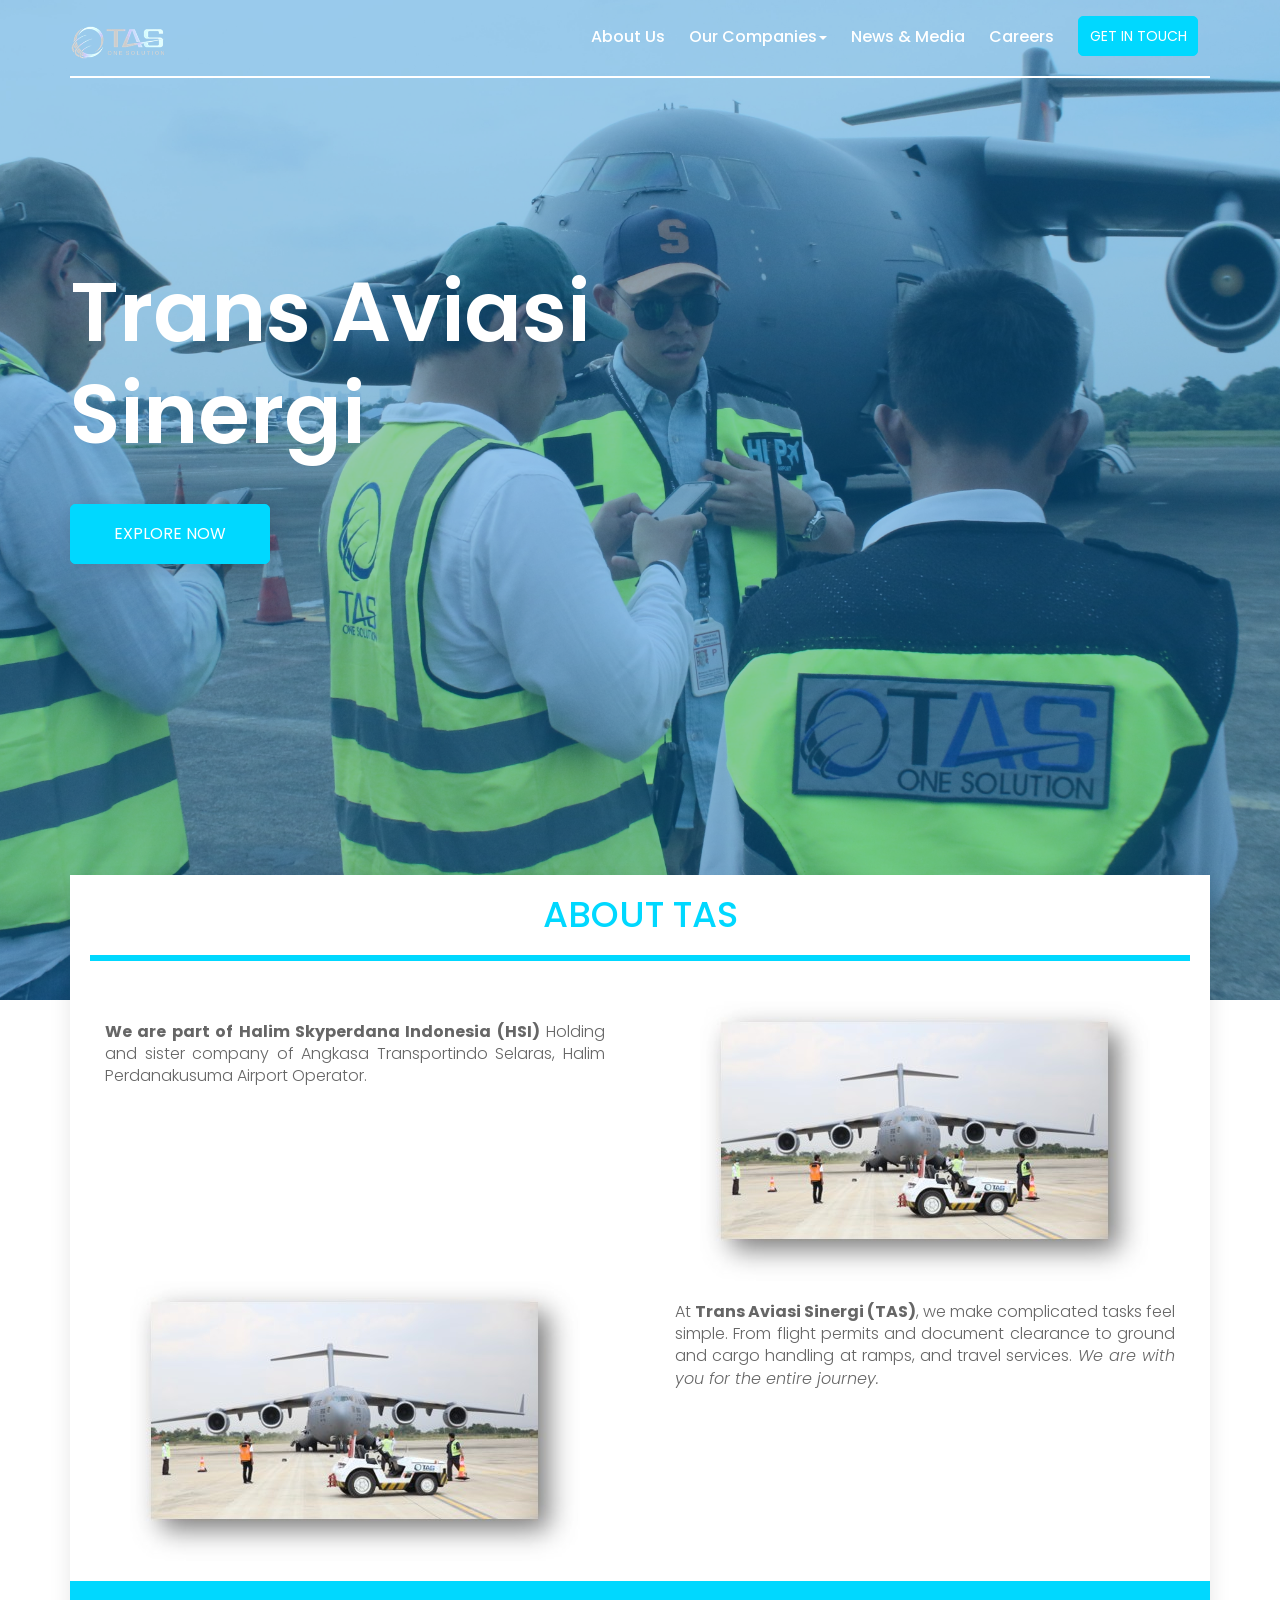
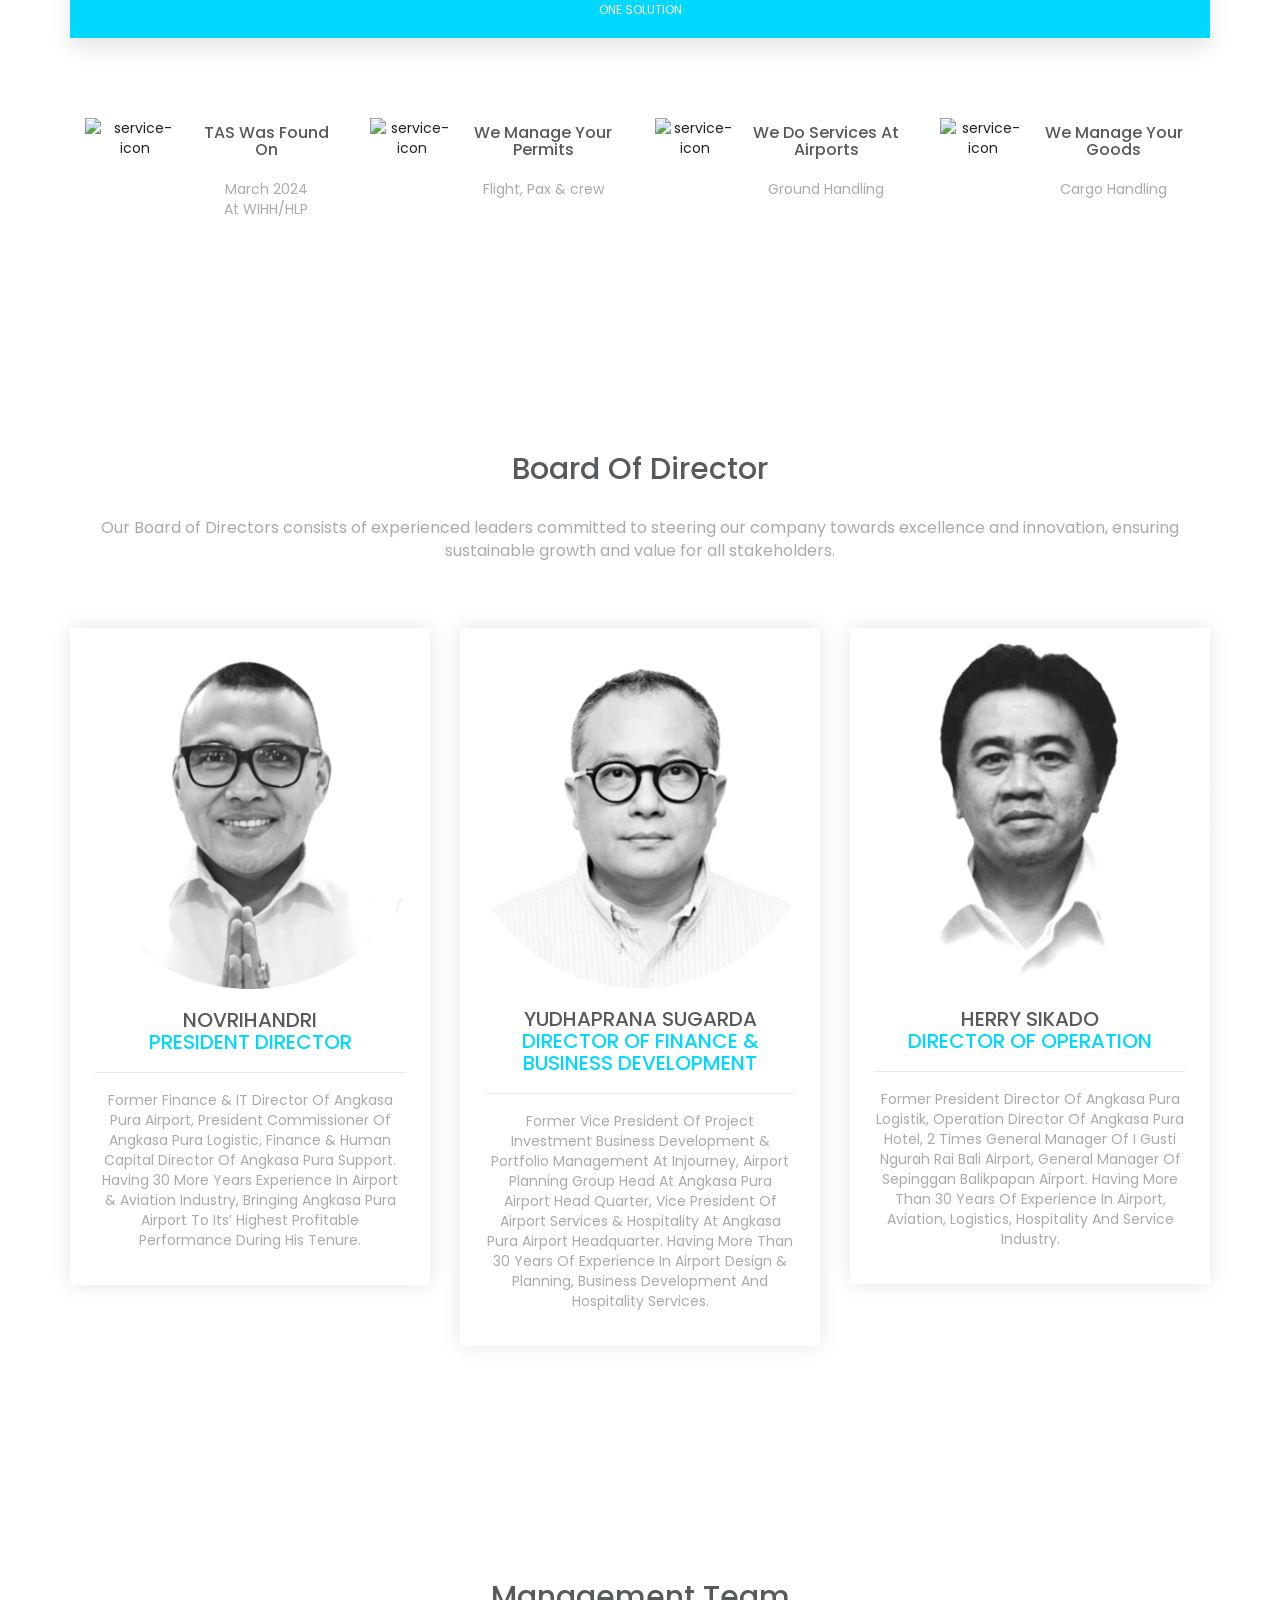
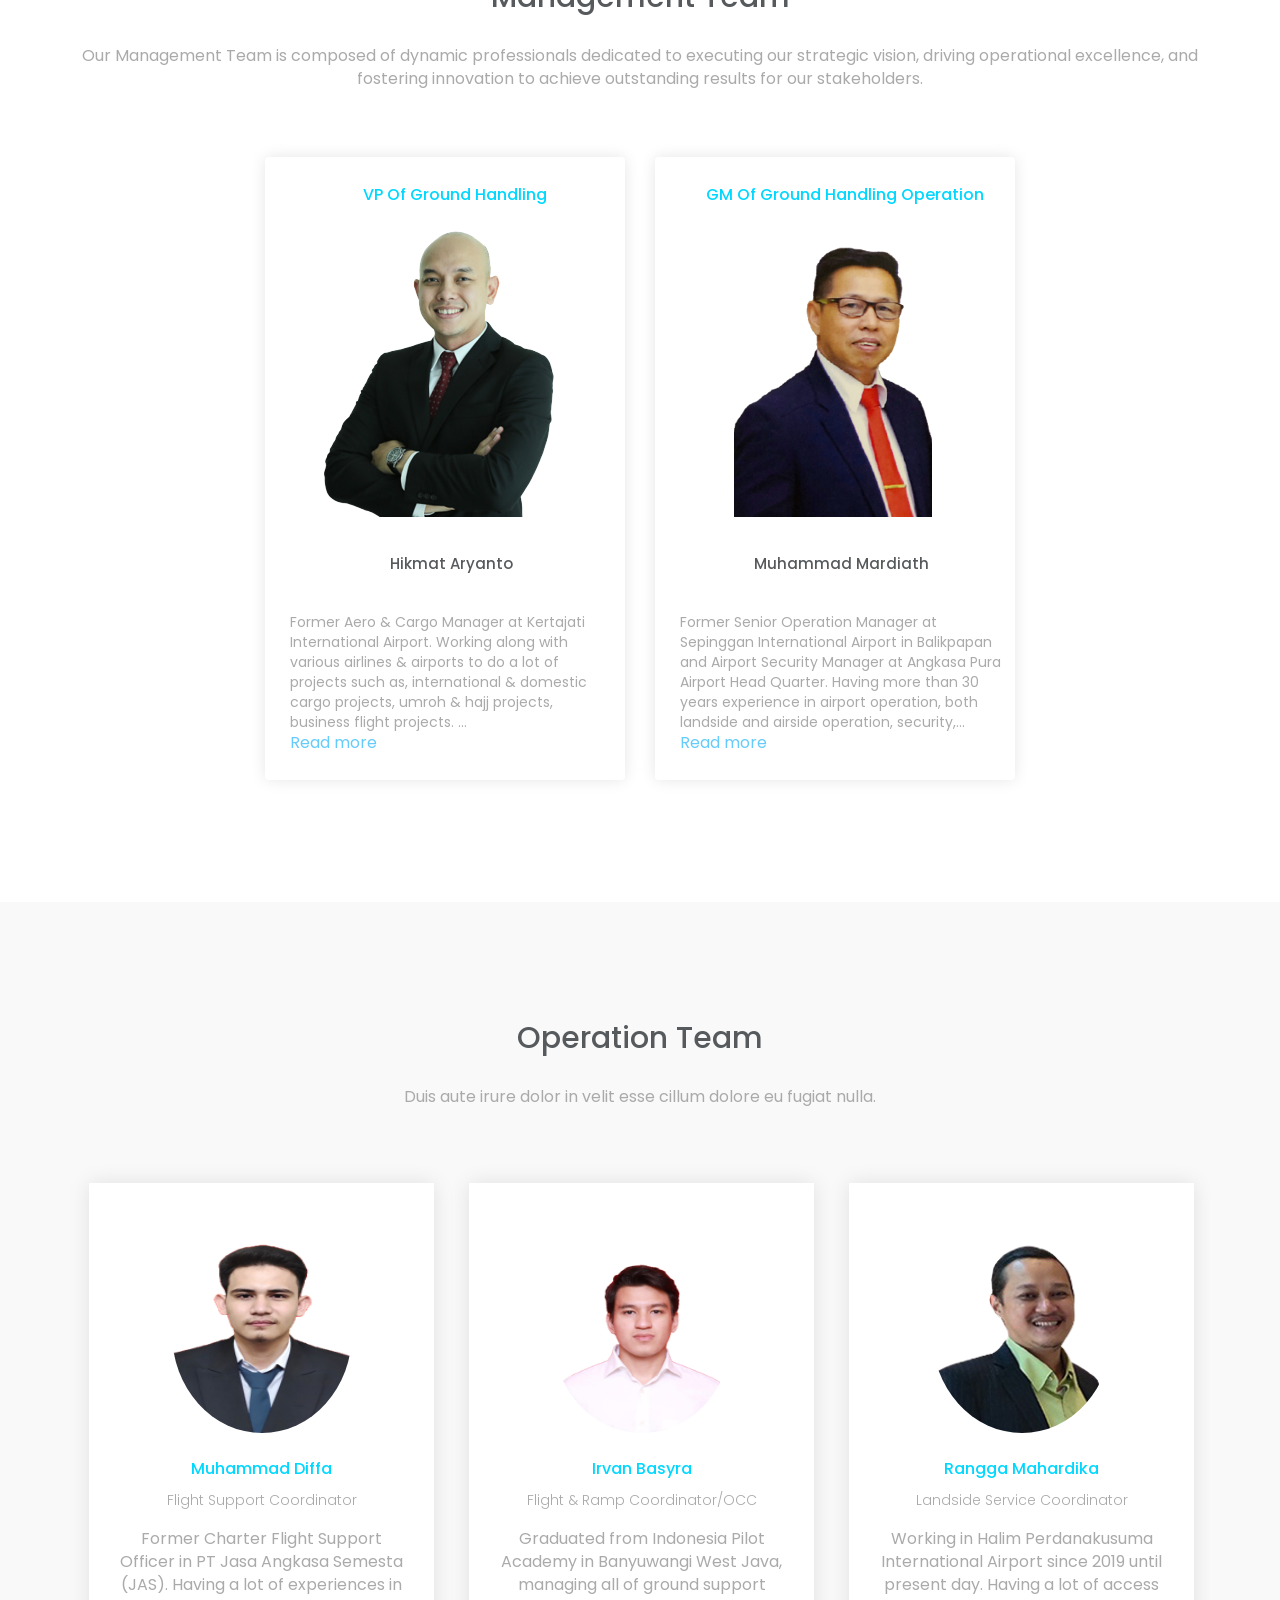
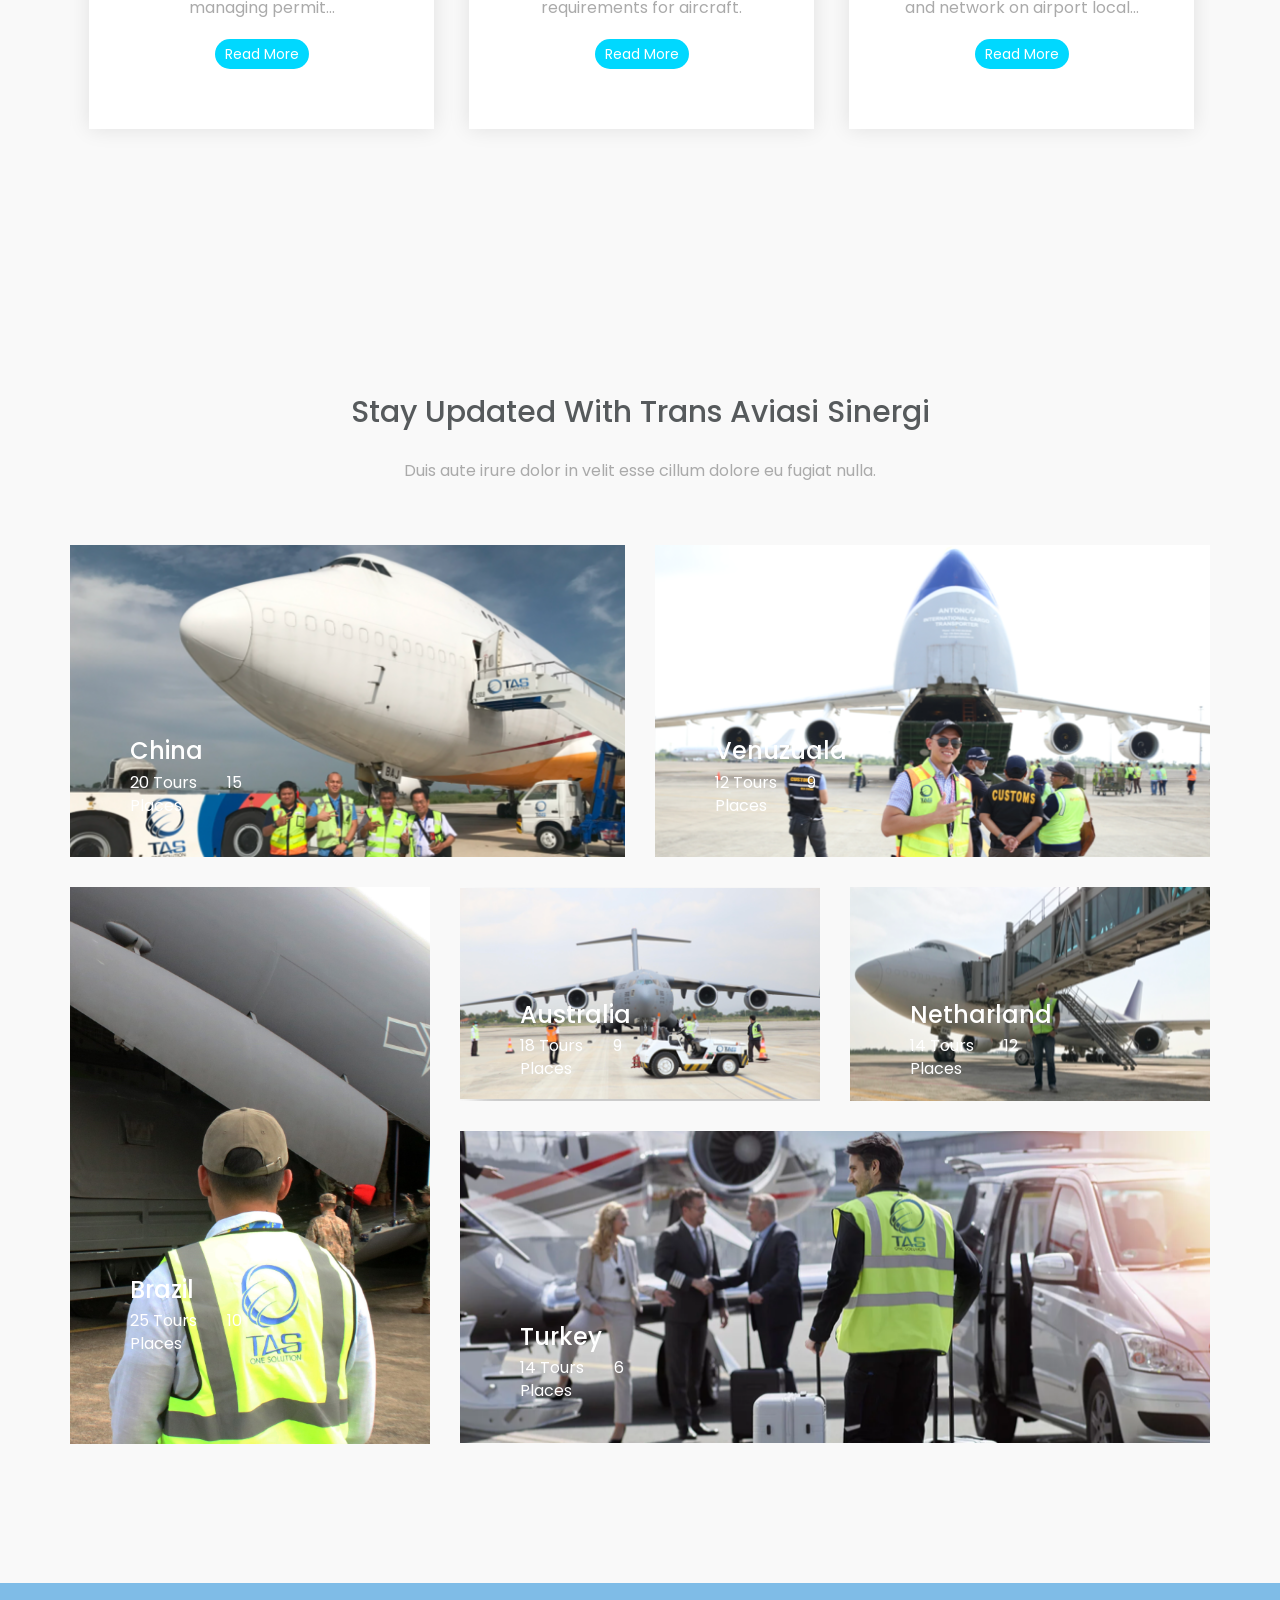
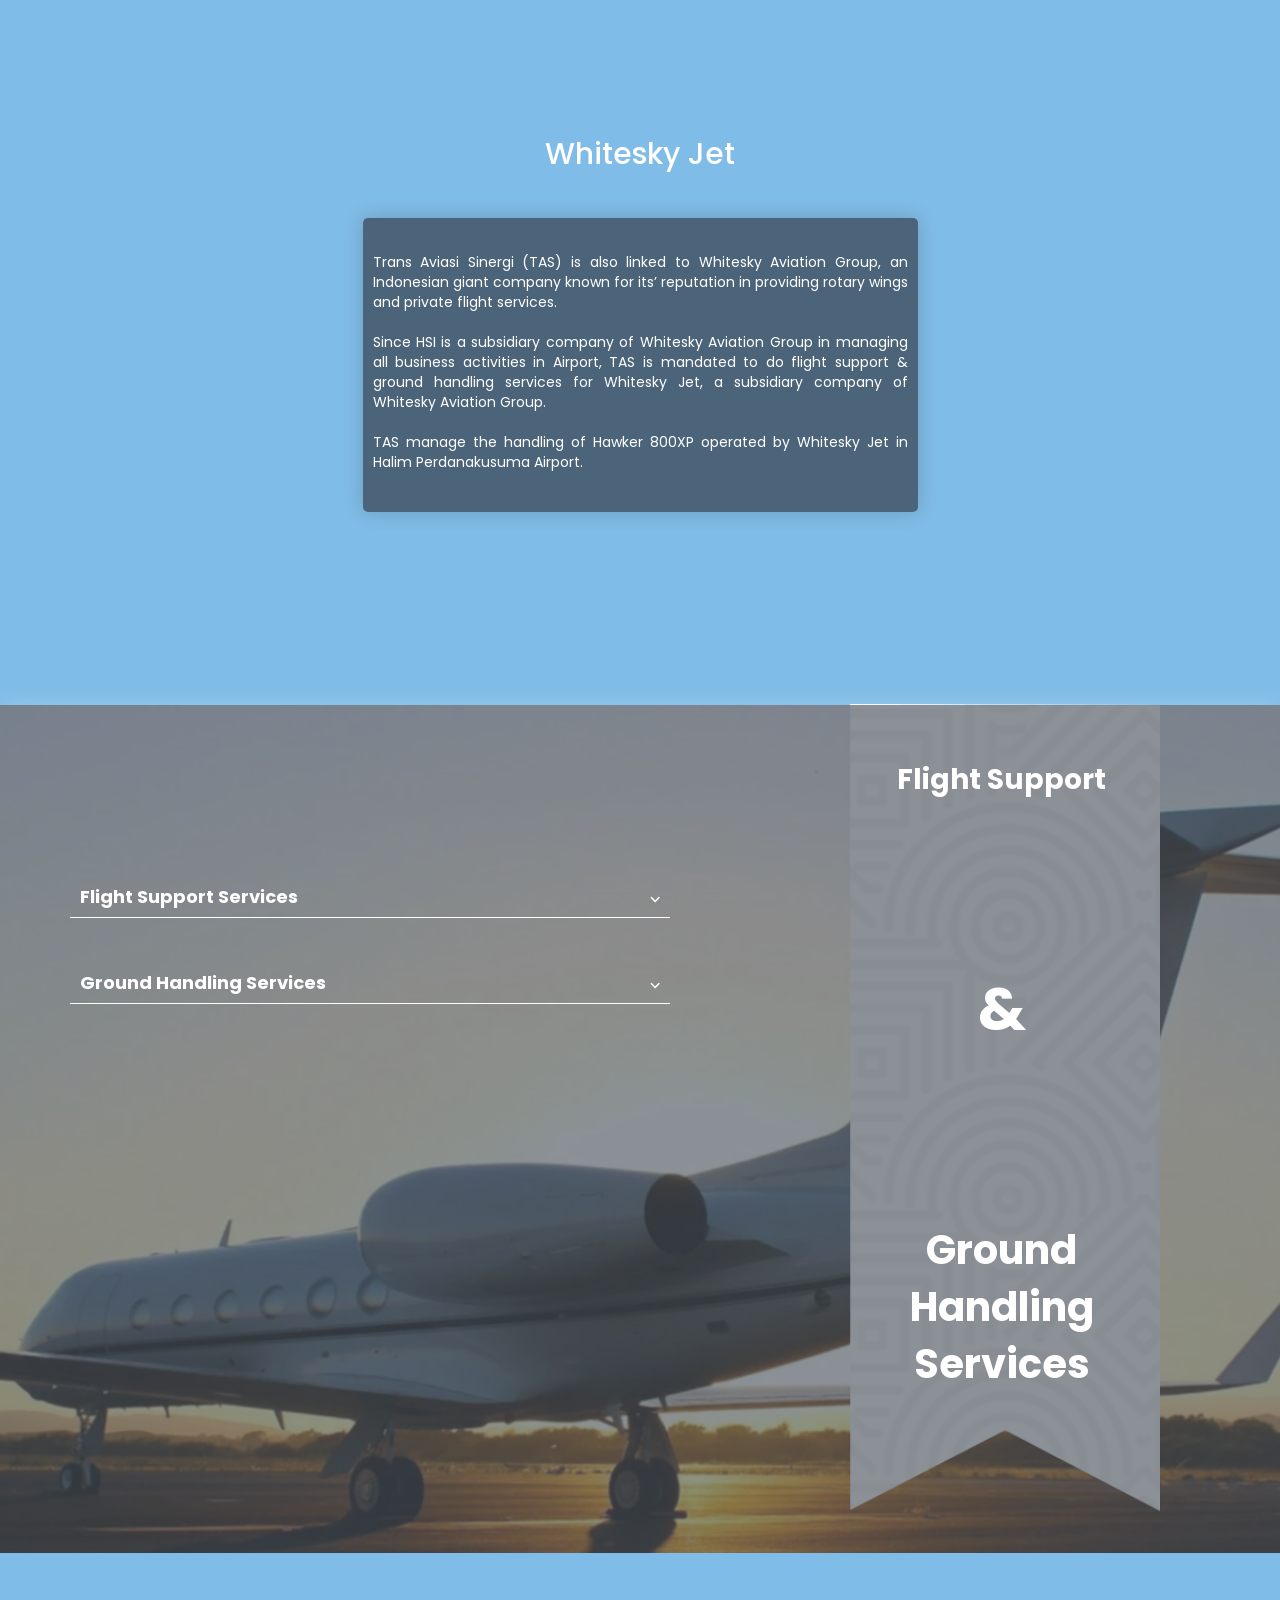
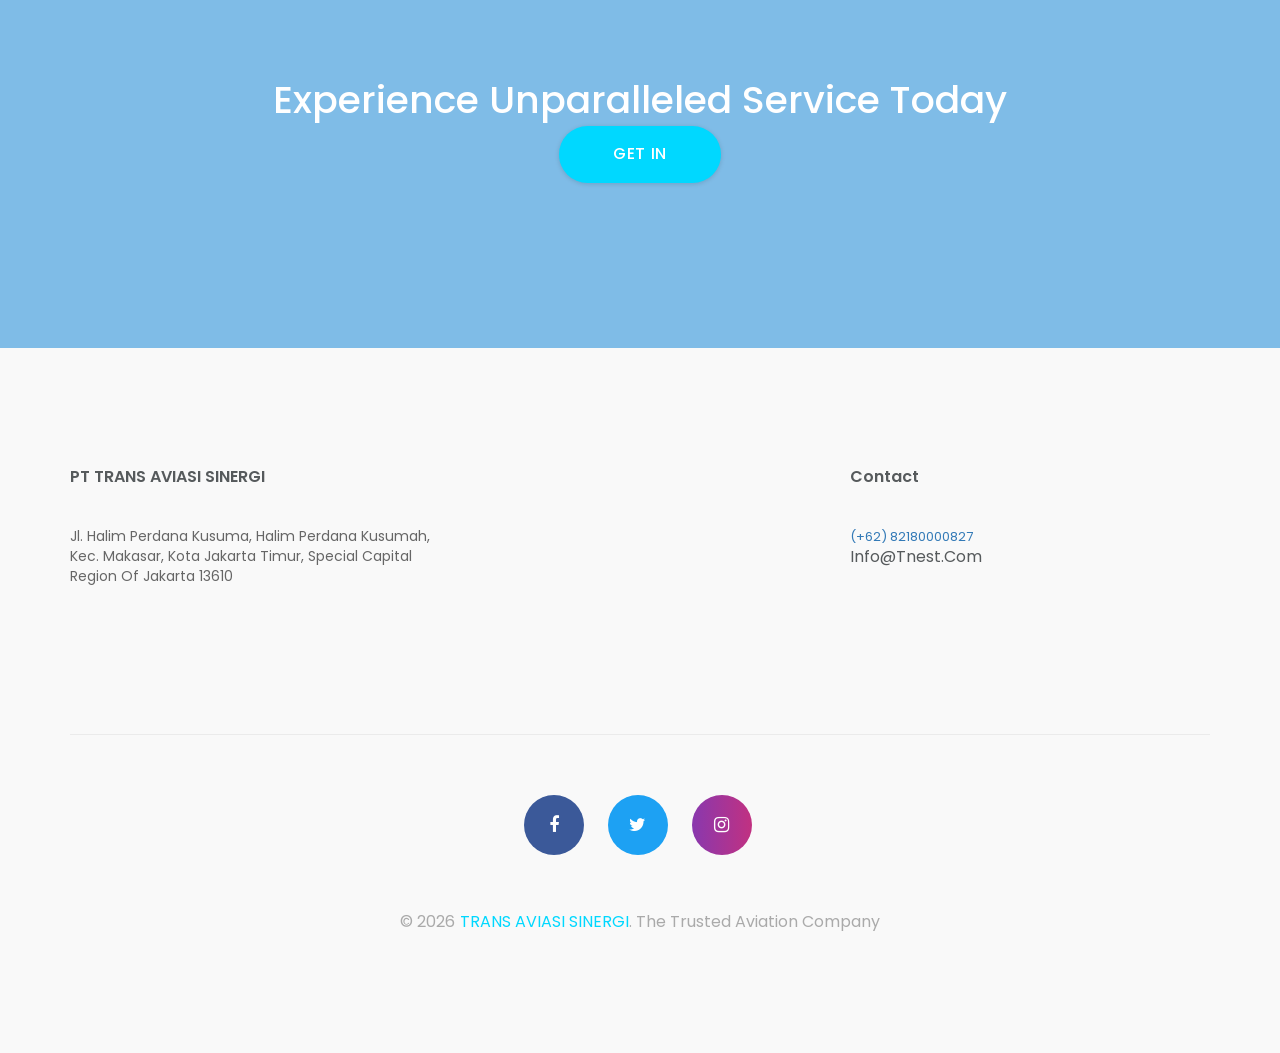
==== commit 6552b012: "Update index.html" ====
--- a/index.html
+++ b/index.html
@@ -806,7 +806,7 @@
                   <div class="col-md-4">
                     <div class="filtr-item">
                       <img
-                        src="assets/images/Wide-Body-Aircraft/Image-6.JPG"
+                        src="assets/images/Wide-Body-Aircraft/Image-6.jpg"
                         alt="portfolio image"
                       />
                       <div class="item-title">
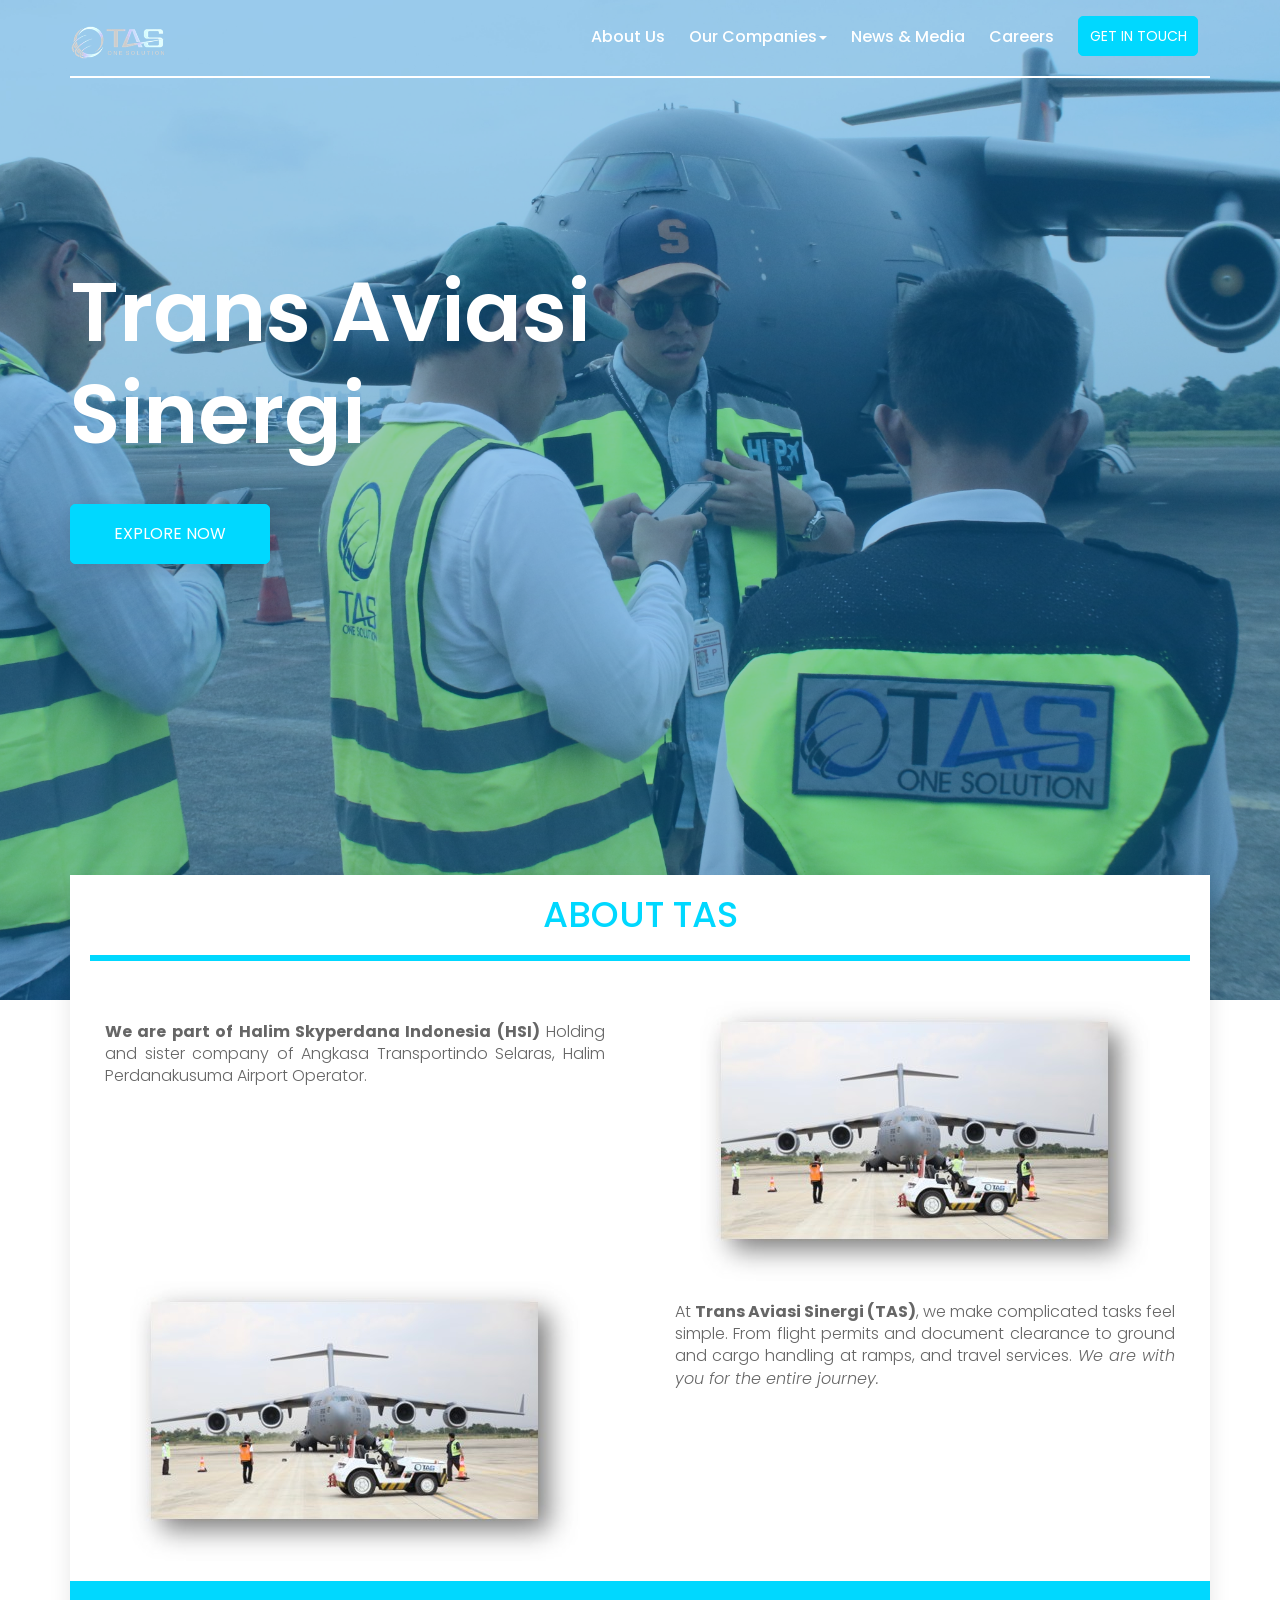
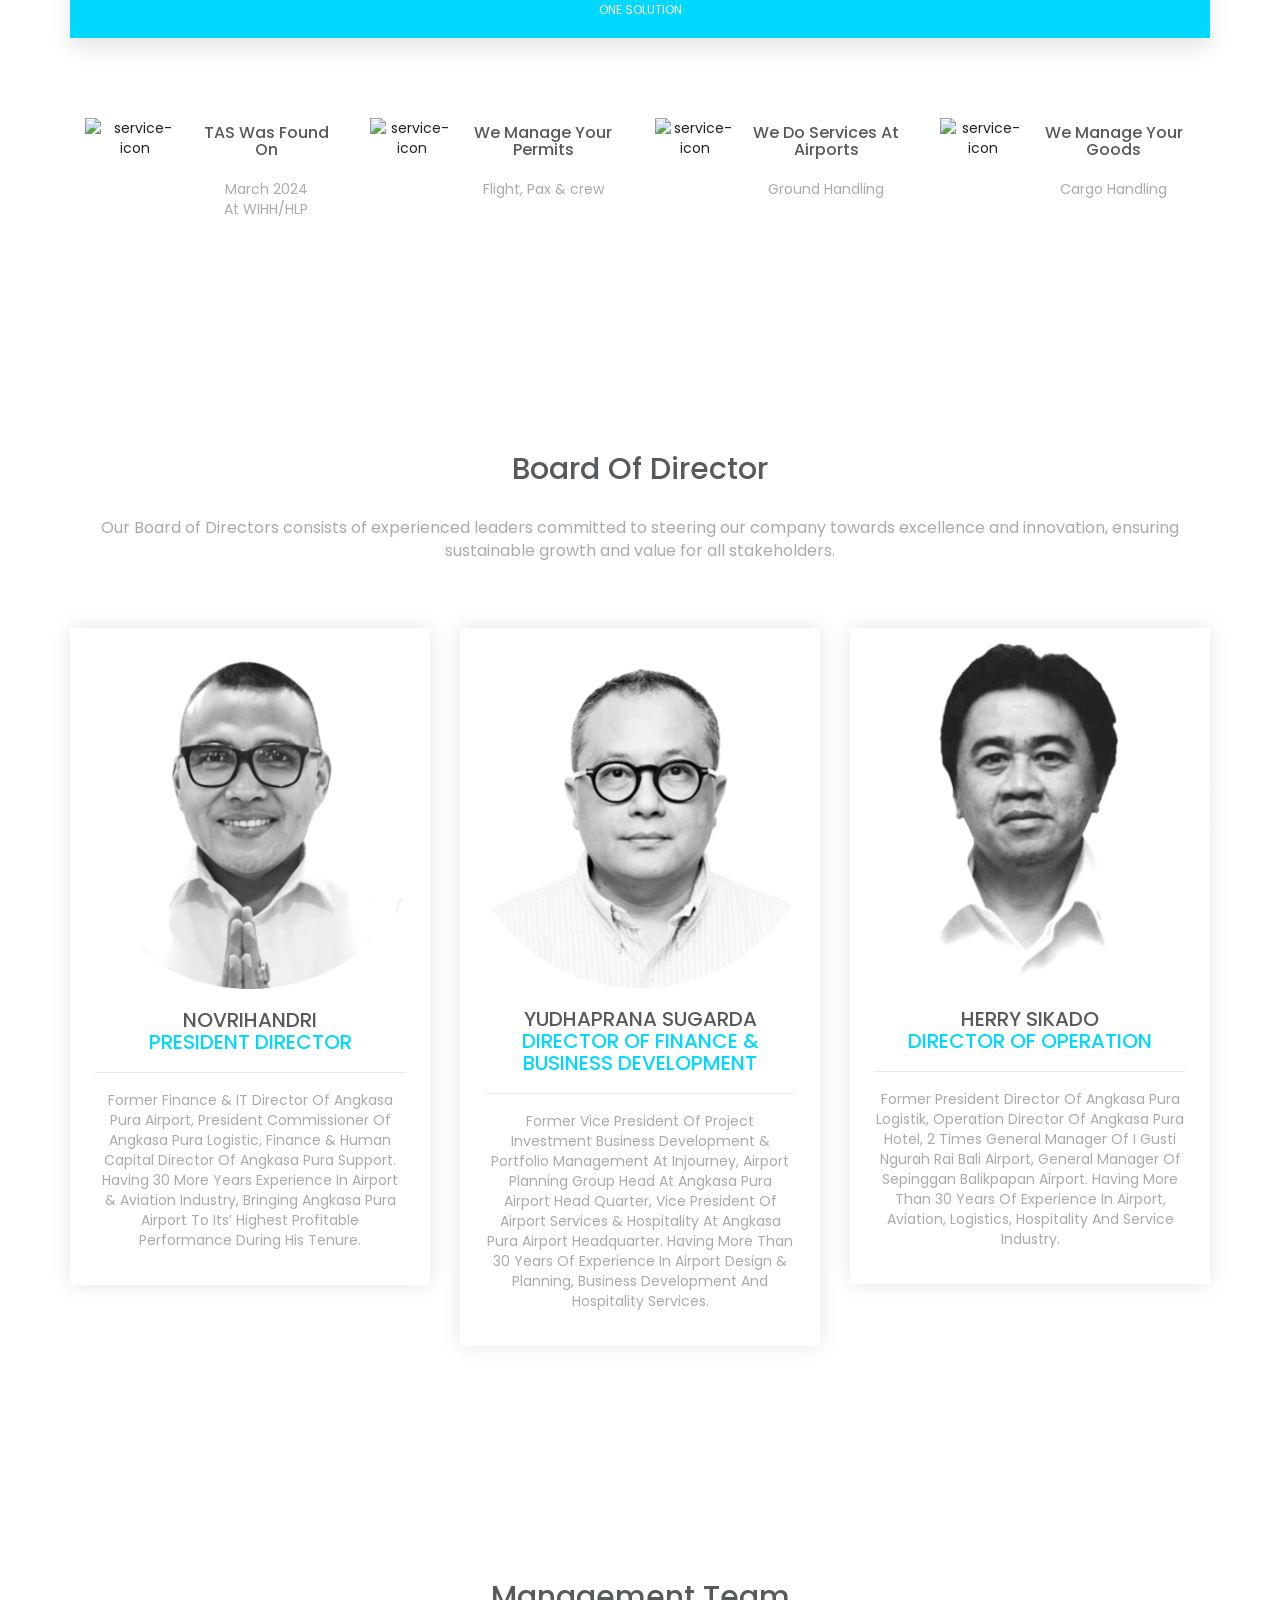
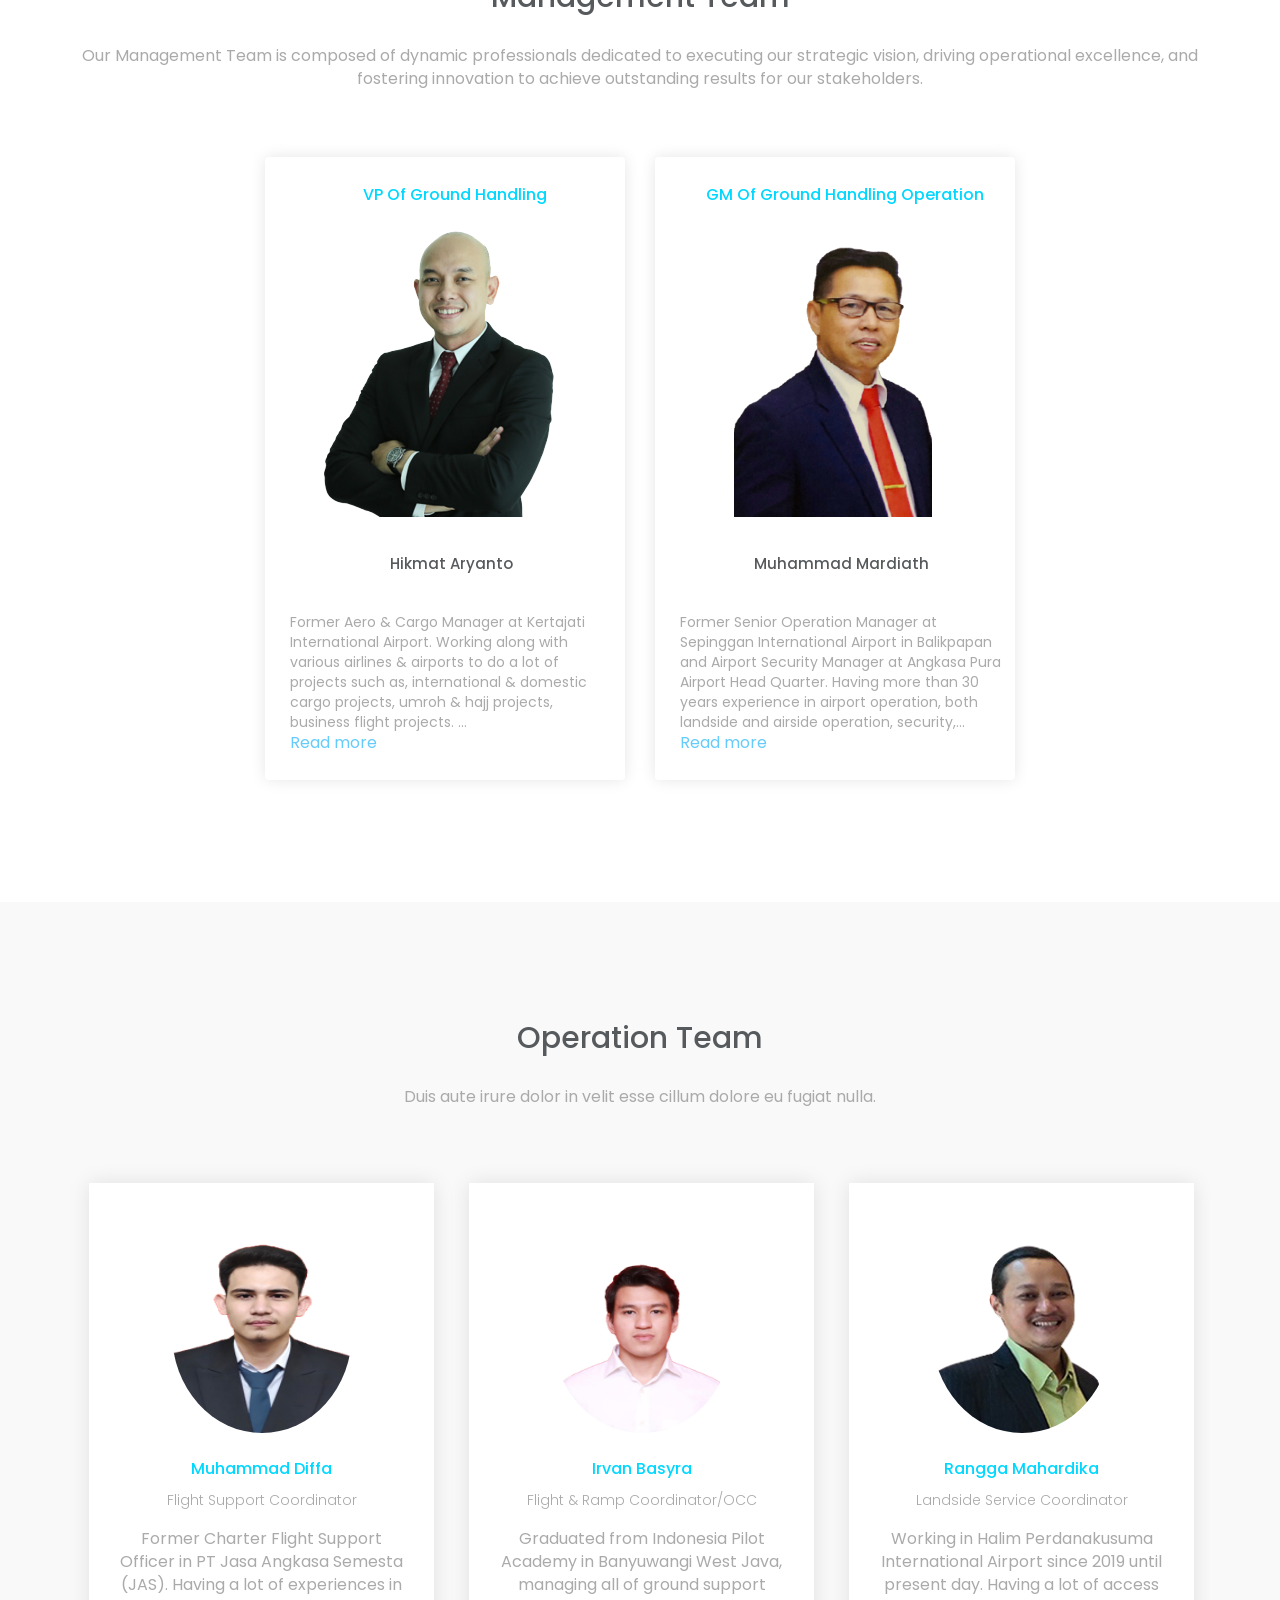
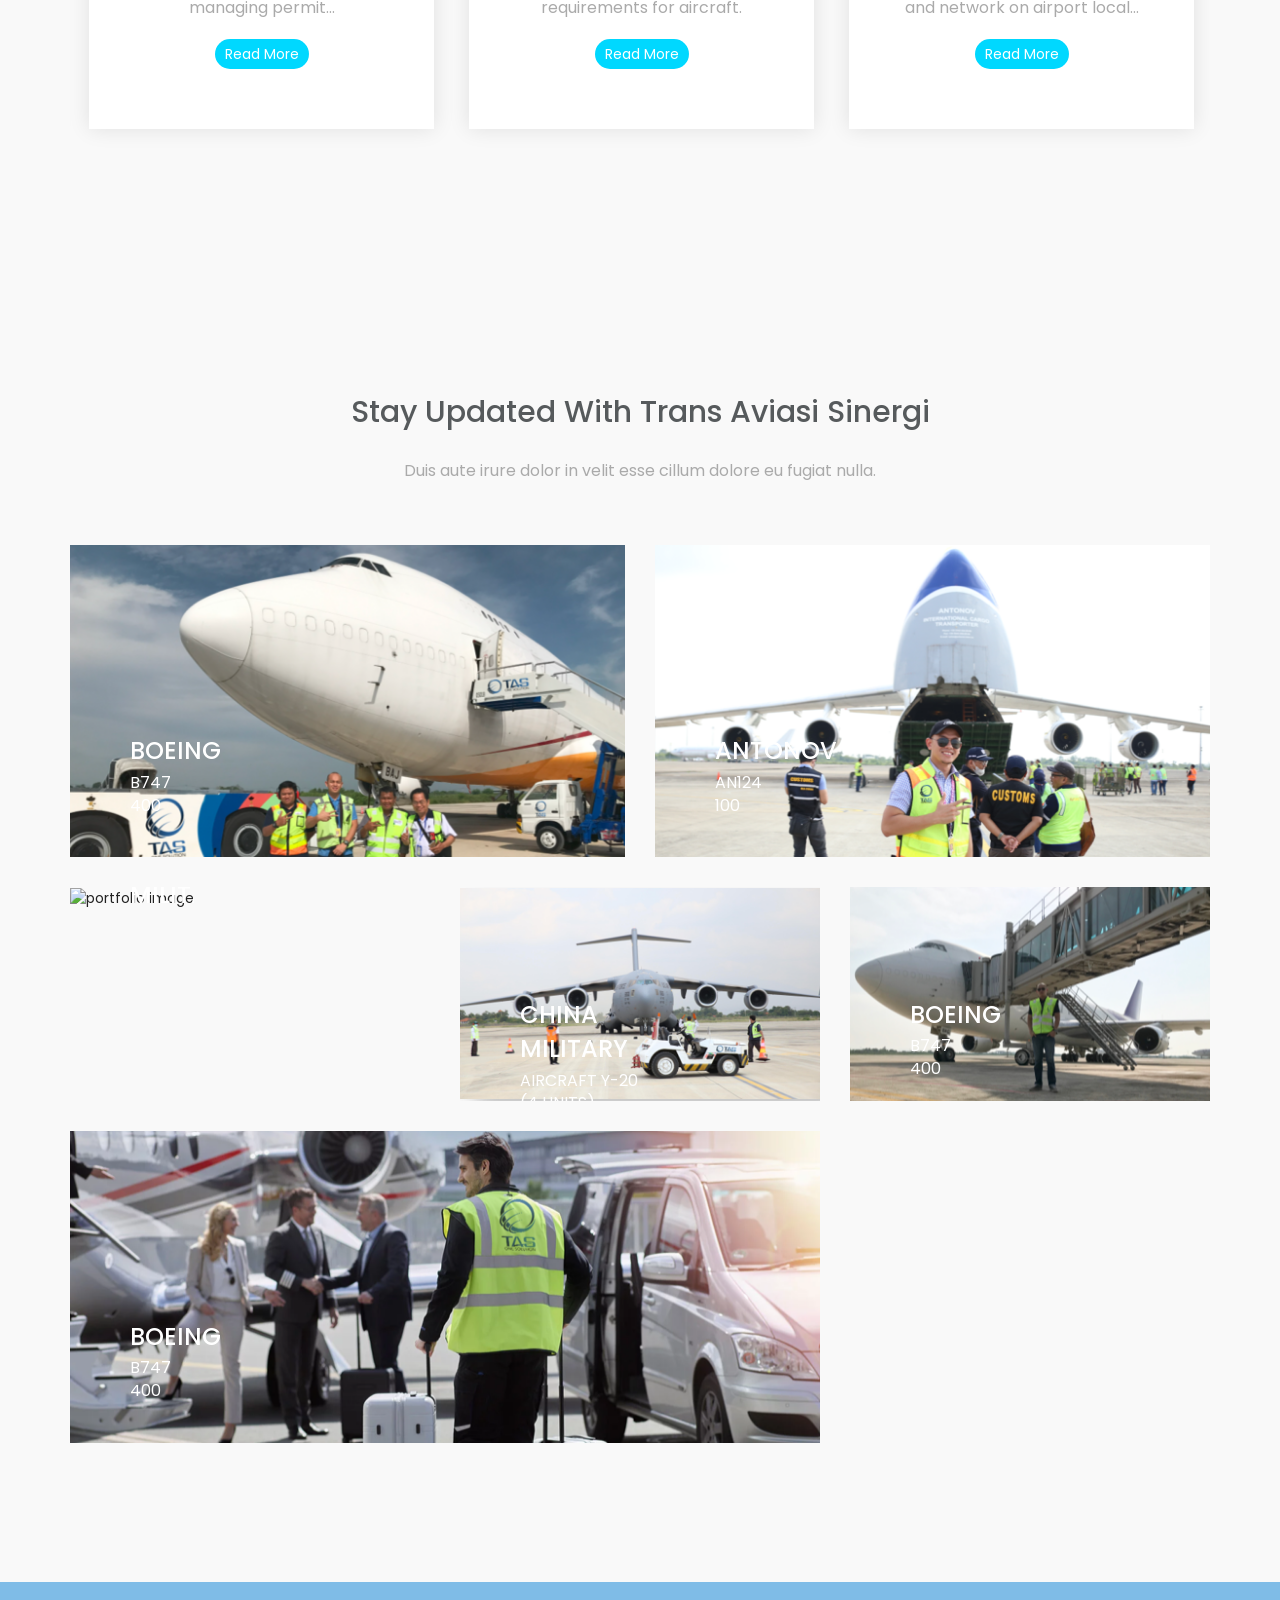
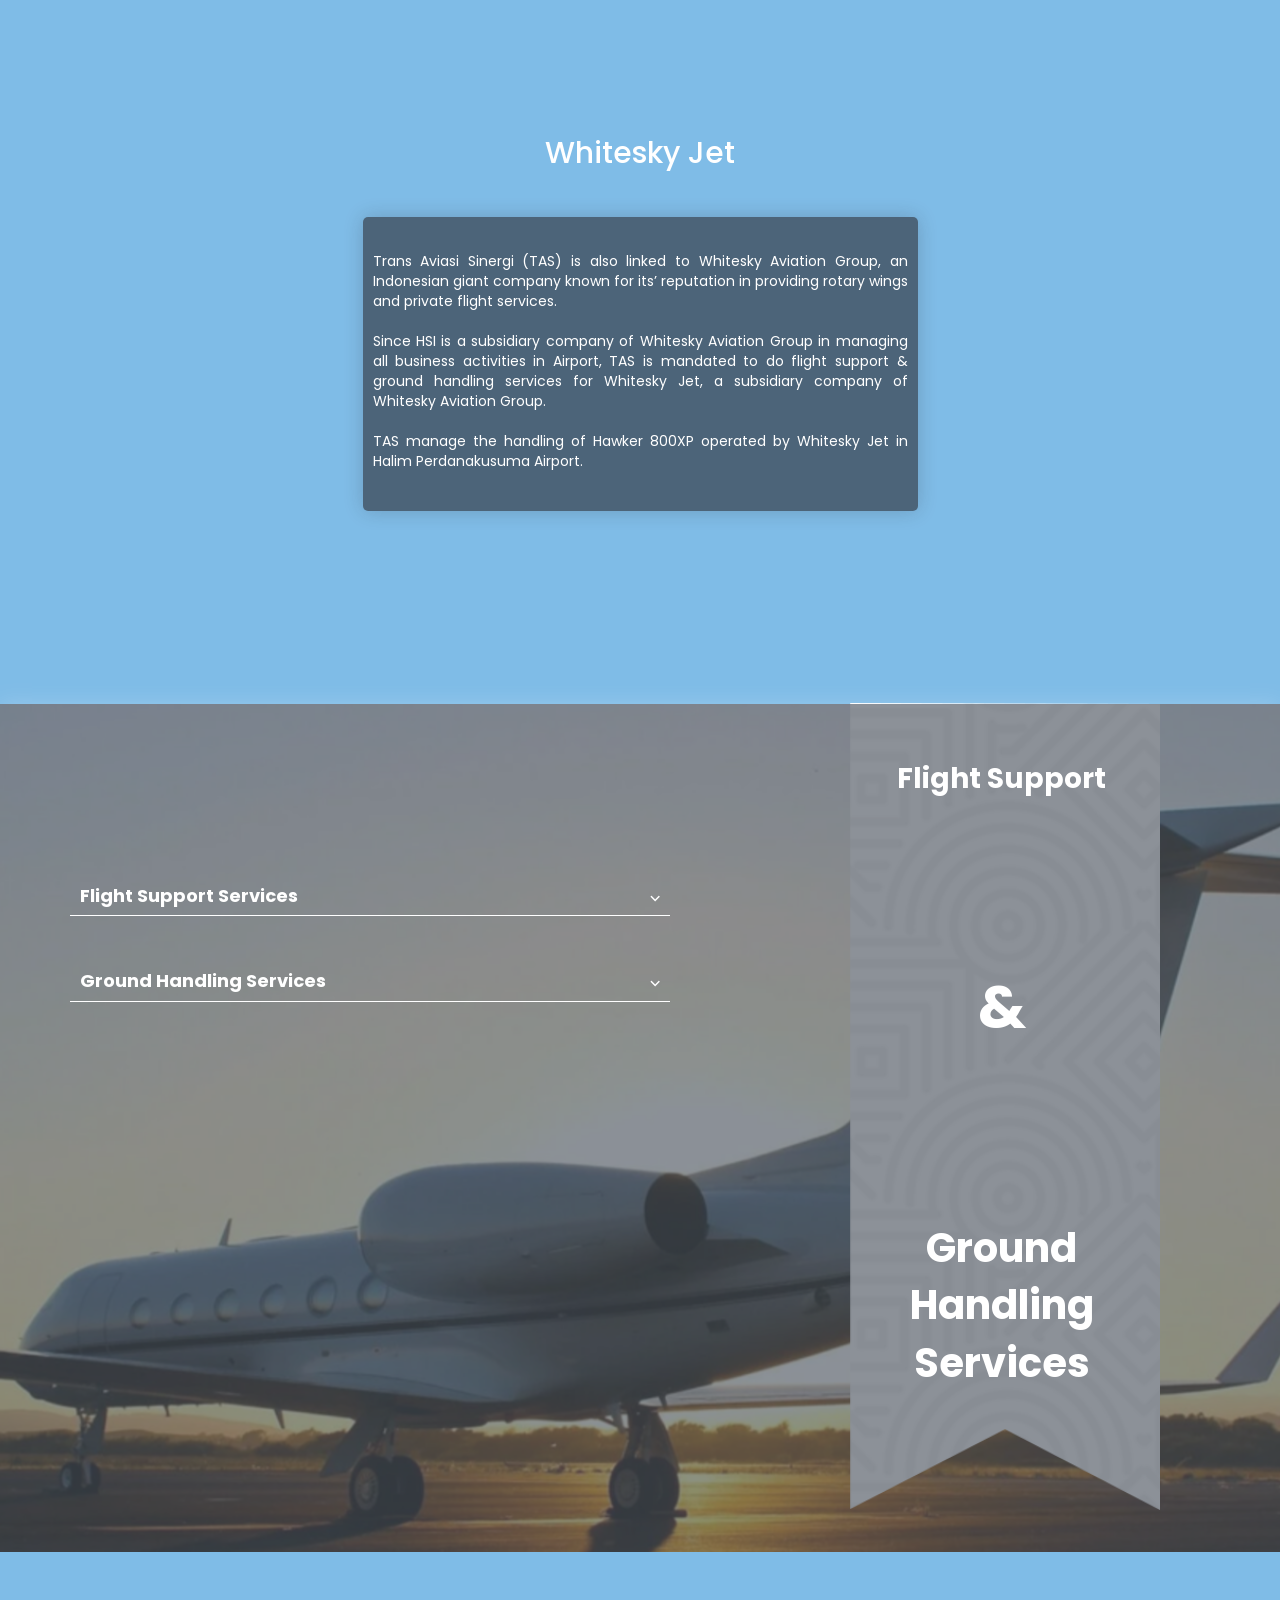
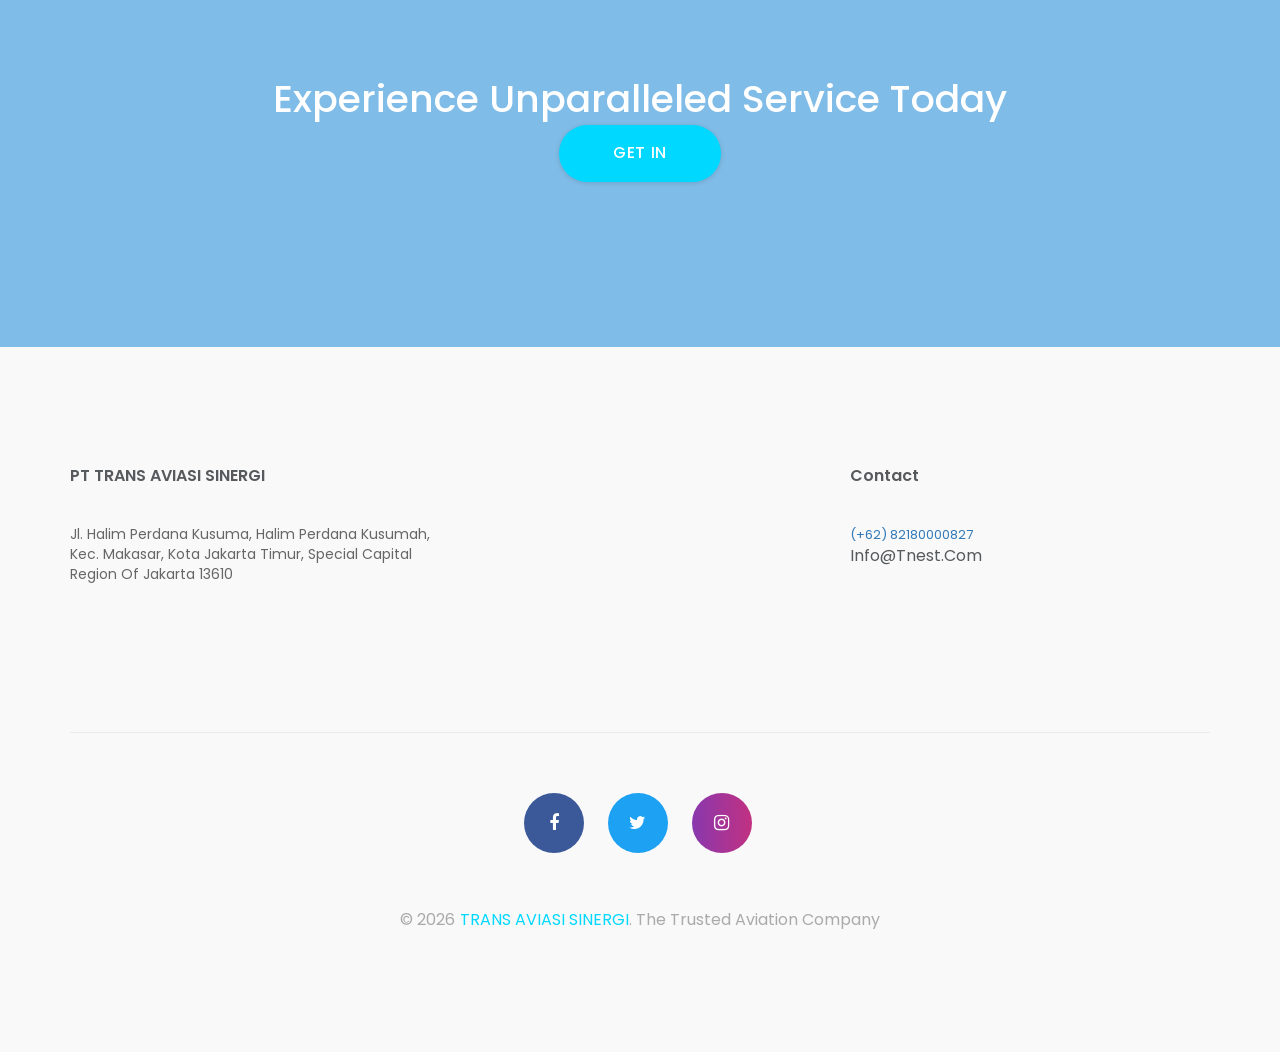
==== commit 97191fbf: "Update index.html" ====
--- a/index.html
+++ b/index.html
@@ -394,7 +394,7 @@
     <!--service end-->
 
     <!--packages start-->
-    <section id="pack" class="packages">
+    <section id="gallery" class="packages">
       <div class="container">
         <div class="gallary-header text-center">
           <h2>Board of Director</h2>
@@ -757,7 +757,7 @@
     <!-- testemonial End -->
 
     <!--galley start-->
-    <section id="gallery" class="gallery">
+    <section id="pack" class="gallery">
       <div class="container">
         <div class="gallery-details">
           <div class="gallary-header text-center">
@@ -778,8 +778,8 @@
                         alt="portfolio image"
                       />
                       <div class="item-title">
-                        <a href="#"> china </a>
-                        <p><span>20 tours</span><span>15 places</span></p>
+                        <a href="#"> BOEING </a>
+                        <p><span>B747</span><br /><span>400</span></p>
                       </div>
                       <!-- /.item-title -->
                     </div>
@@ -794,9 +794,10 @@
                         alt="portfolio image"
                       />
                       <div class="item-title">
-                        <a href="#"> venuzuala </a>
-                        <p><span>12 tours</span><span>9 places</span></p>
+                        <a href="#"> ANTONOV </a>
+                        <p><span>AN124</span><br /><span>100</span></p>
                       </div>
+
                       <!-- /.item-title-->
                     </div>
                     <!-- /.filtr-item -->
@@ -806,12 +807,16 @@
                   <div class="col-md-4">
                     <div class="filtr-item">
                       <img
-                        src="assets/images/Wide-Body-Aircraft/Image-6.jpg"
+                        src="assets/images/Wide-Body-Aircraft/Image-6.JPG"
                         alt="portfolio image"
                       />
                       <div class="item-title">
-                        <a href="#"> brazil </a>
-                        <p><span>25 tours</span><span>10 places</span></p>
+                        <a href="#"> CHINA MILITARY </a>
+                        <p>
+                          <span>AIRCRAFT Y-20 </span><br /><span
+                            >(4 UNITS)</span
+                          >
+                        </p>
                       </div>
                       <!-- /.item-title -->
                     </div>
@@ -826,8 +831,12 @@
                         alt="portfolio image"
                       />
                       <div class="item-title">
-                        <a href="#"> australia </a>
-                        <p><span>18 tours</span><span>9 places</span></p>
+                        <a href="#"> CHINA MILITARY </a>
+                        <p>
+                          <span>AIRCRAFT Y-20 </span><br /><span
+                            >(4 UNITS)</span
+                          >
+                        </p>
                       </div>
                       <!-- /.item-title-->
                     </div>
@@ -842,8 +851,8 @@
                         alt="portfolio image"
                       />
                       <div class="item-title">
-                        <a href="#"> netharland </a>
-                        <p><span>14 tours</span><span>12 places</span></p>
+                        <a href="#"> BOEING </a>
+                        <p><span>B747</span><br /><span>400</span></p>
                       </div>
                       <!-- /.item-title-->
                     </div>
@@ -858,8 +867,8 @@
                         alt="portfolio image"
                       />
                       <div class="item-title">
-                        <a href="#"> turkey </a>
-                        <p><span>14 tours</span><span>6 places</span></p>
+                        <a href="#"> BOEING </a>
+                        <p><span>B747</span><br /><span>400</span></p>
                       </div>
                       <!-- /.item-title-->
                     </div>
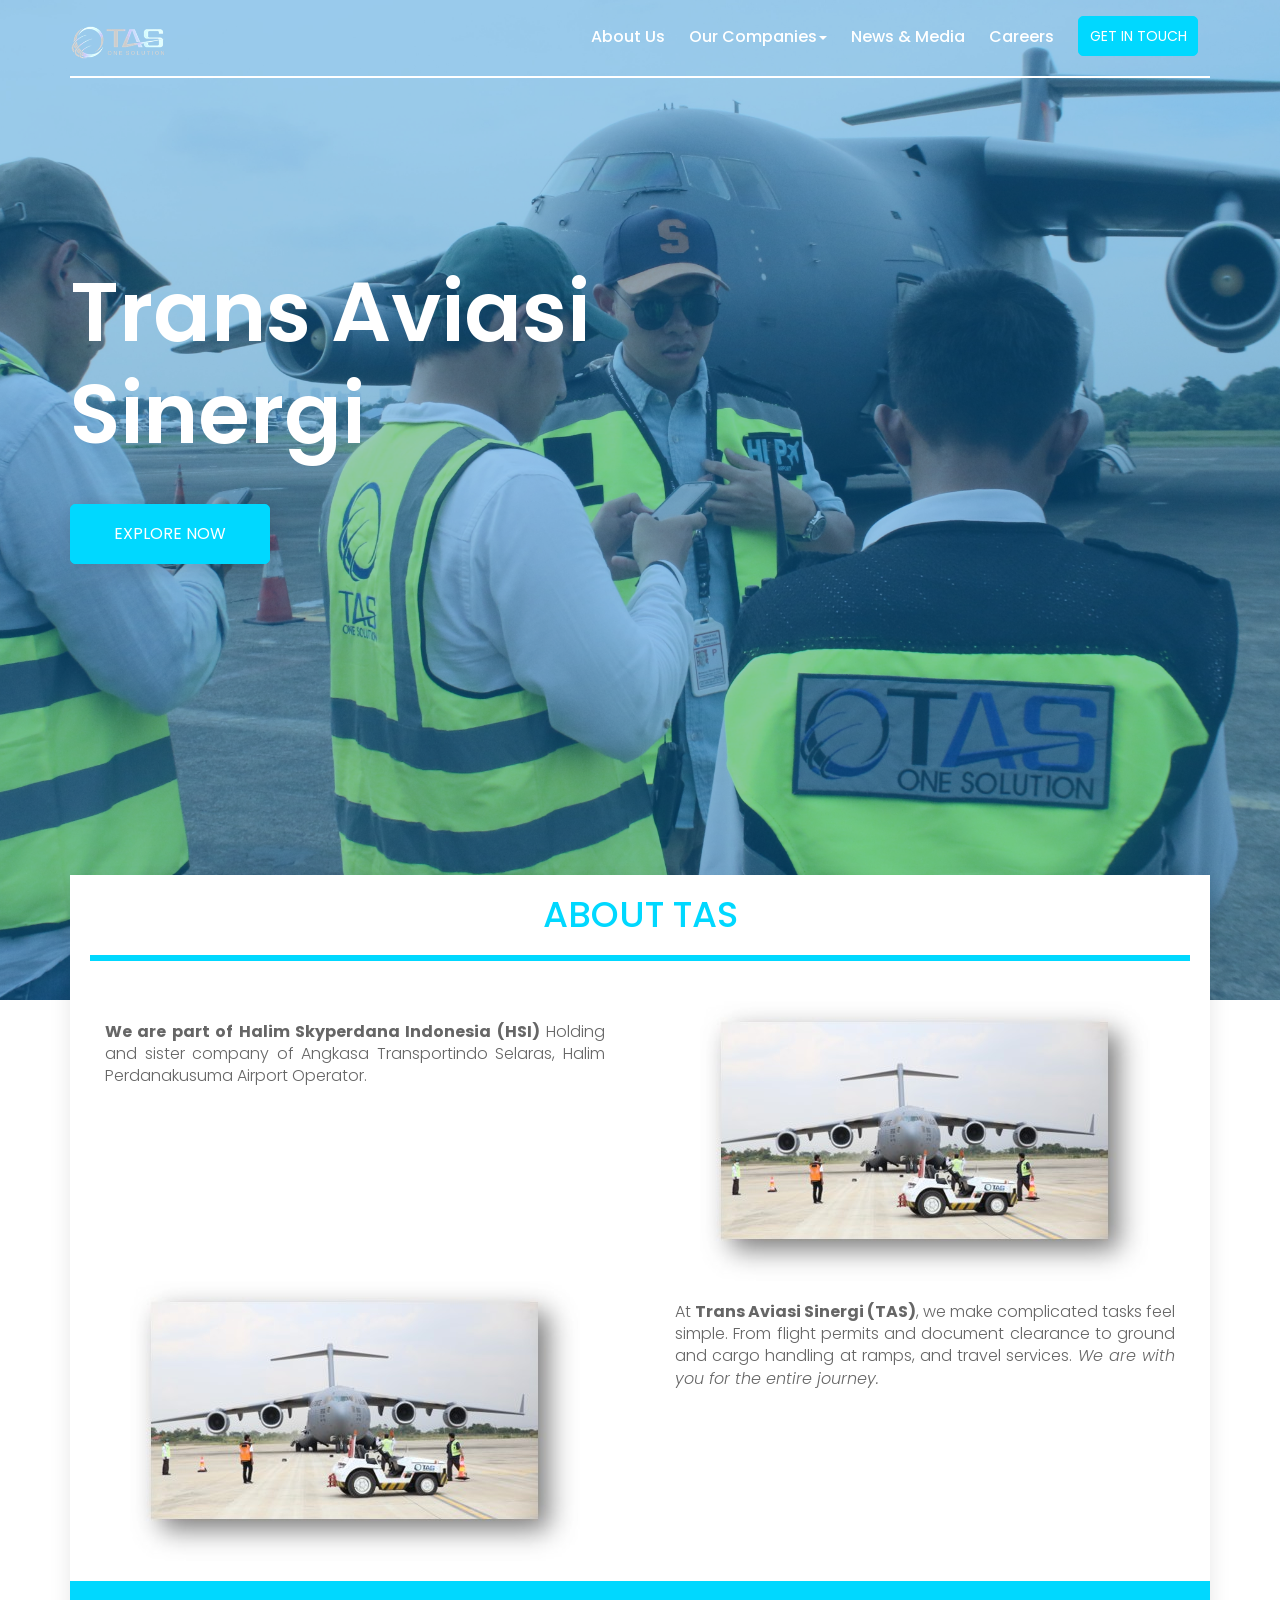
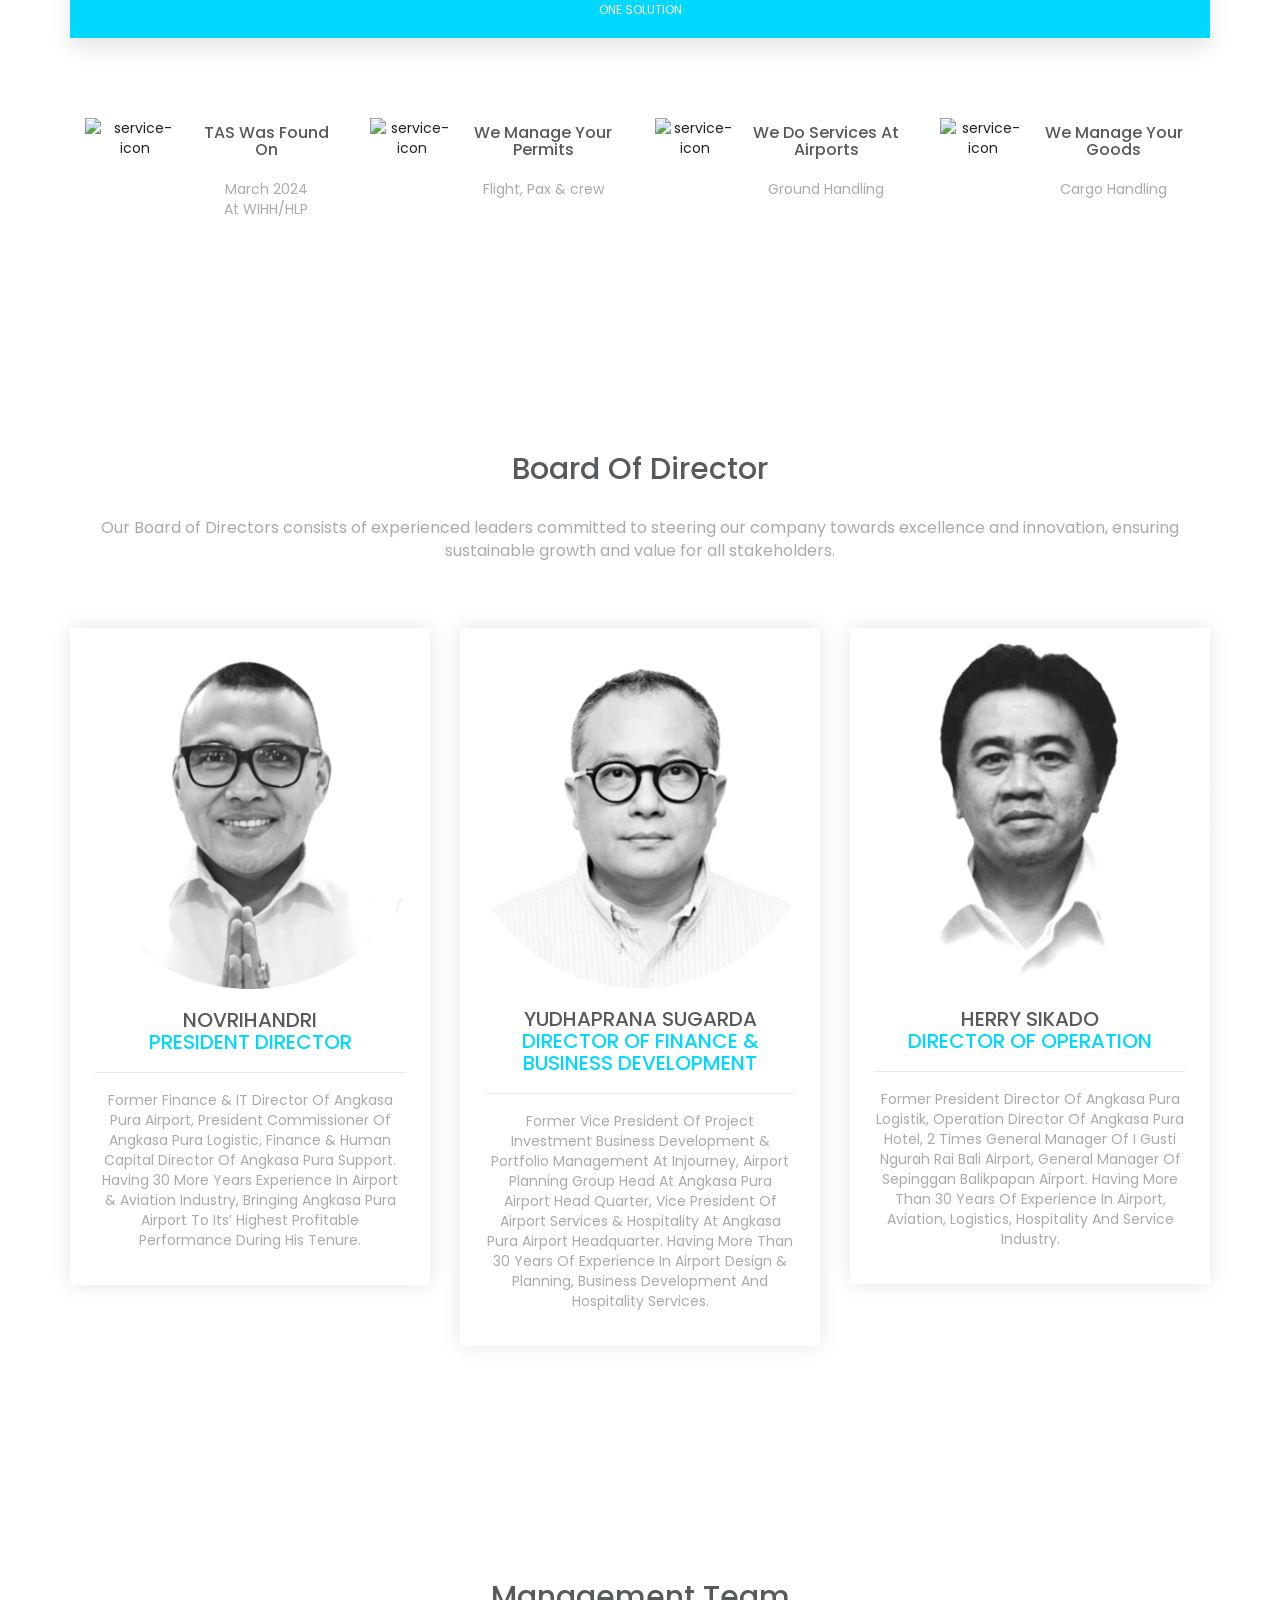
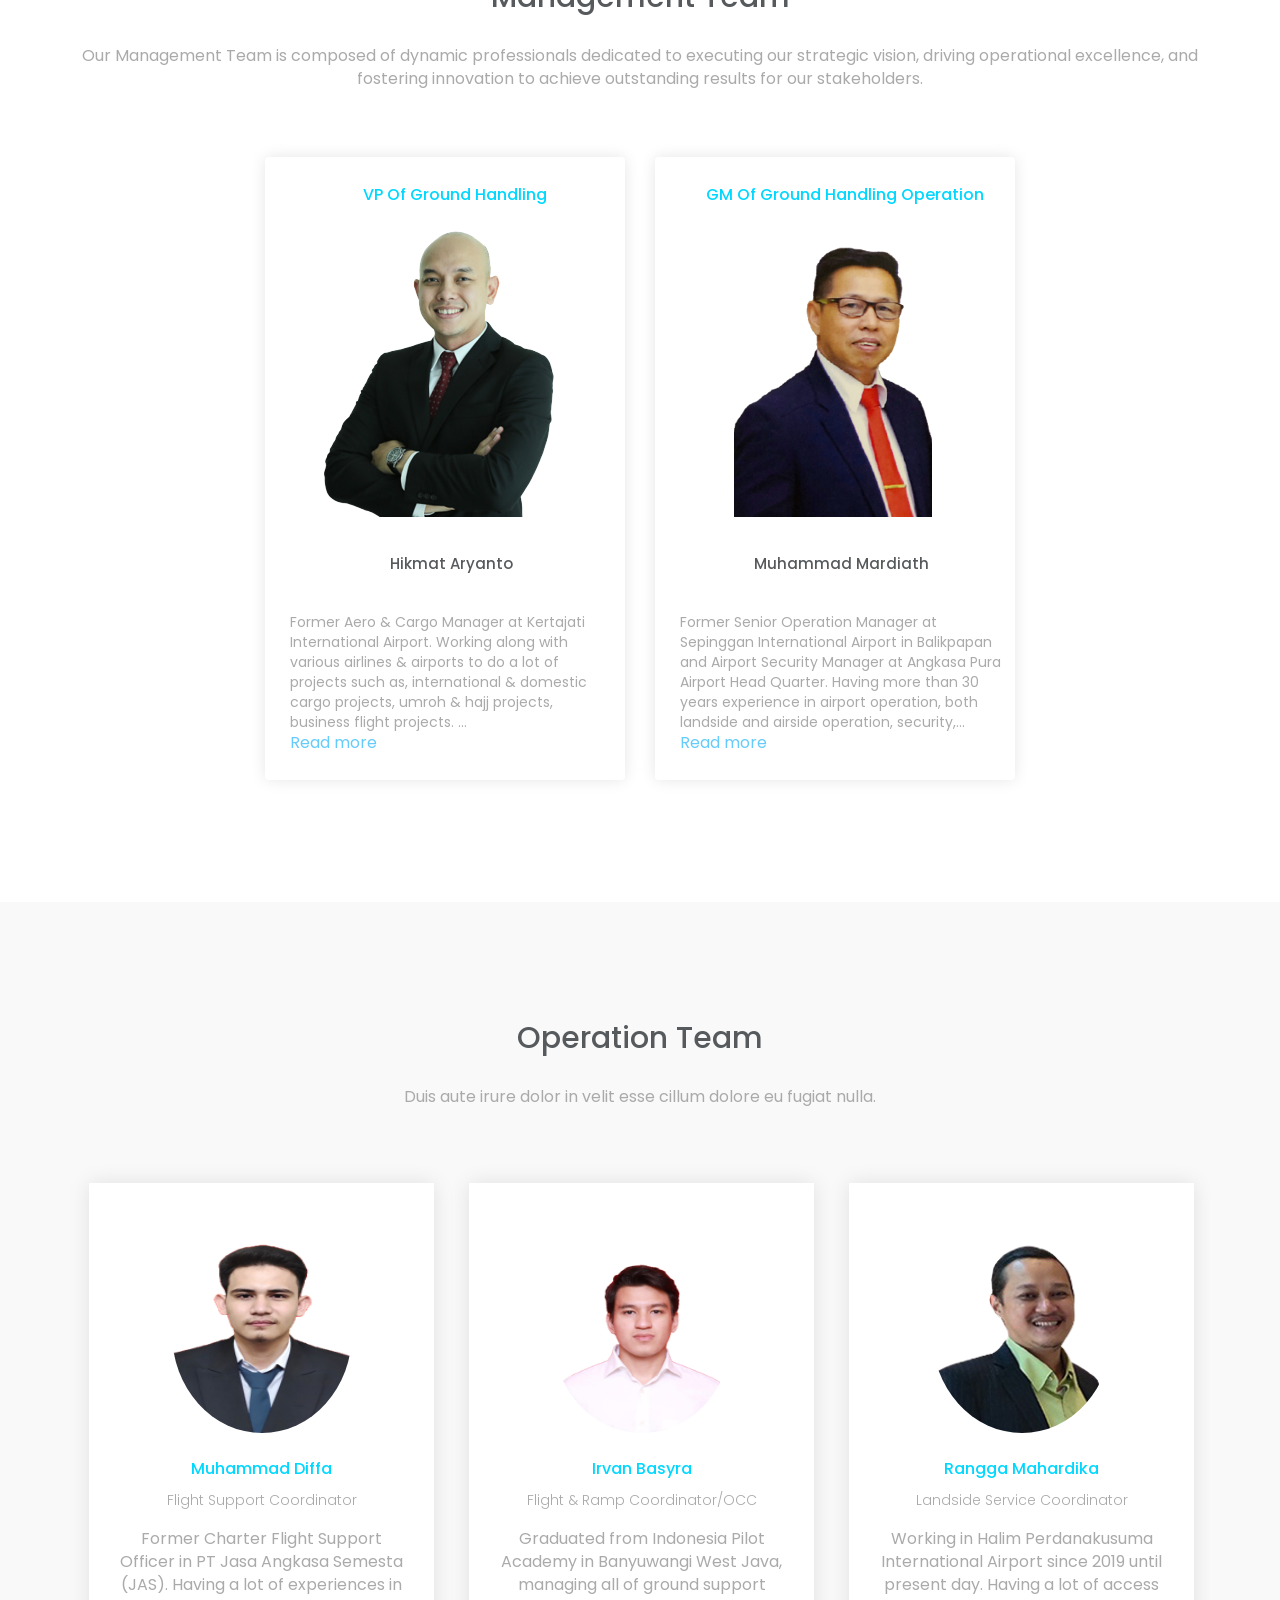
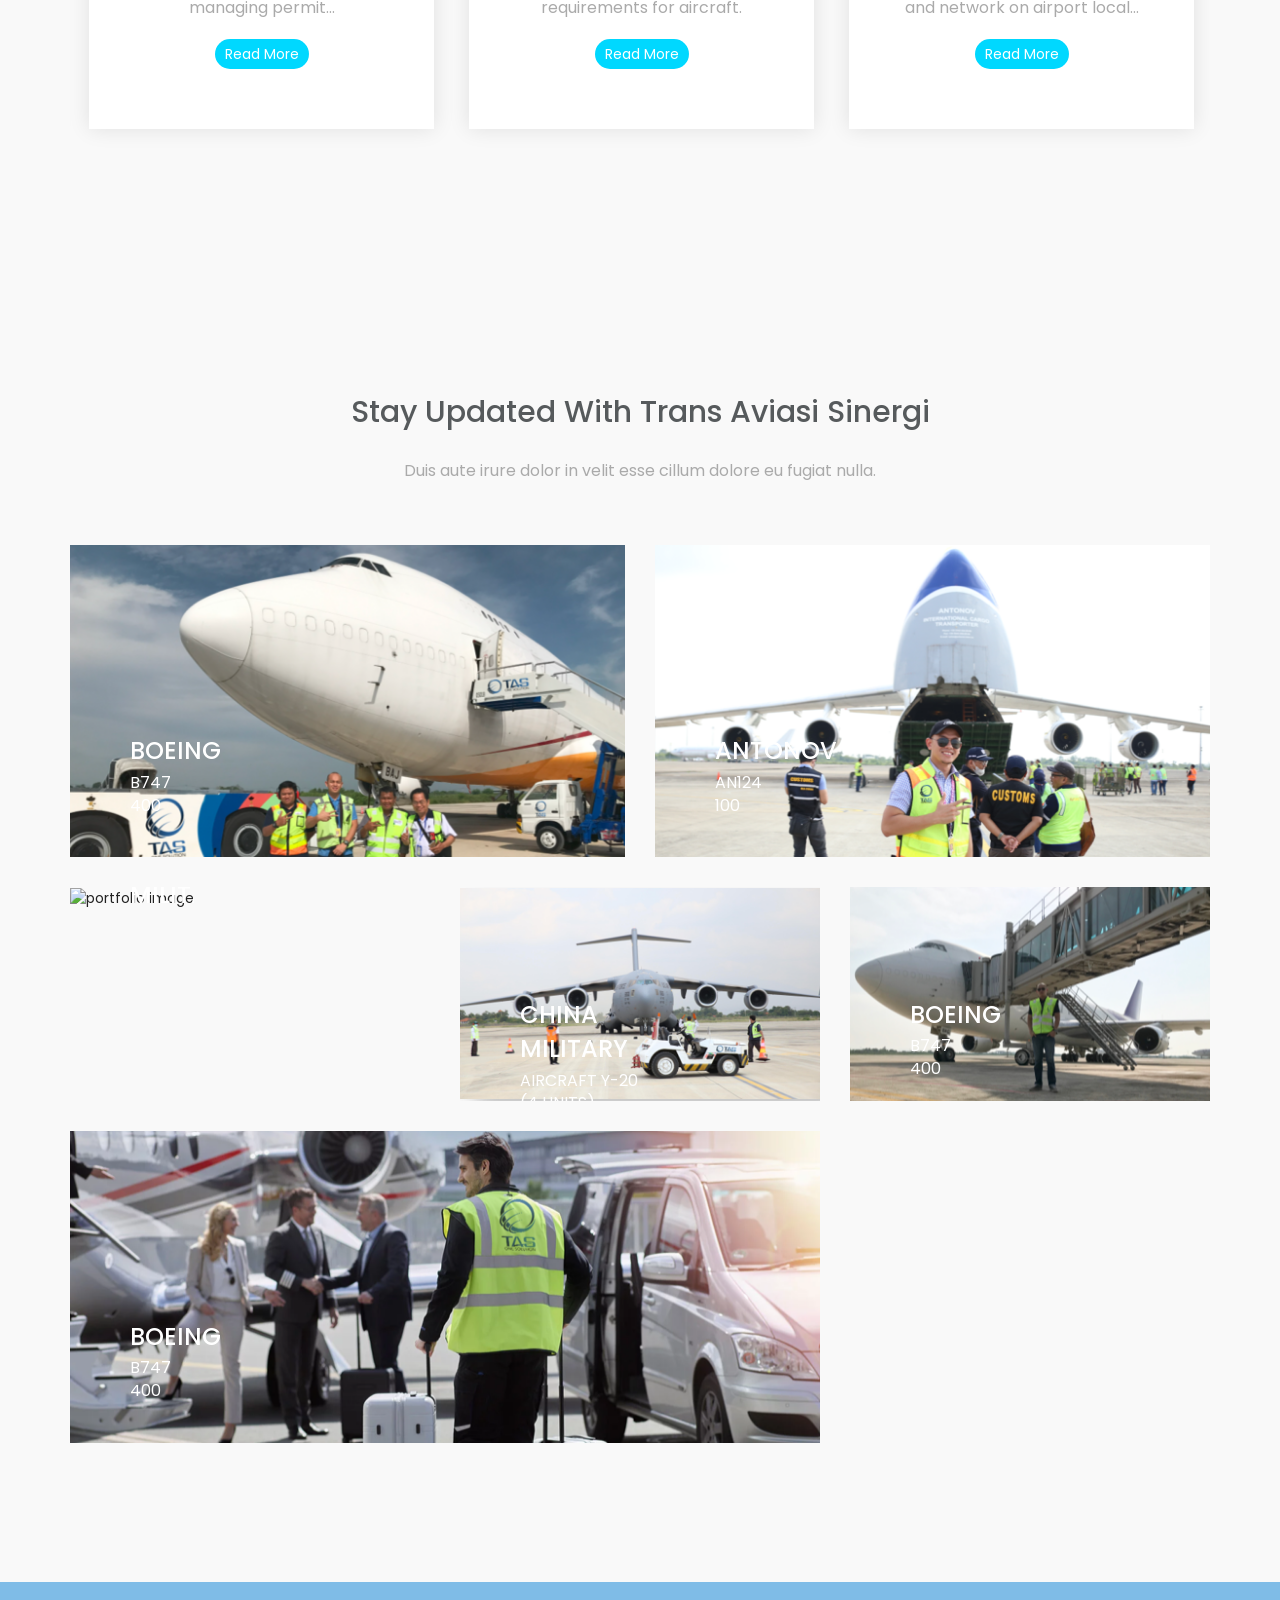
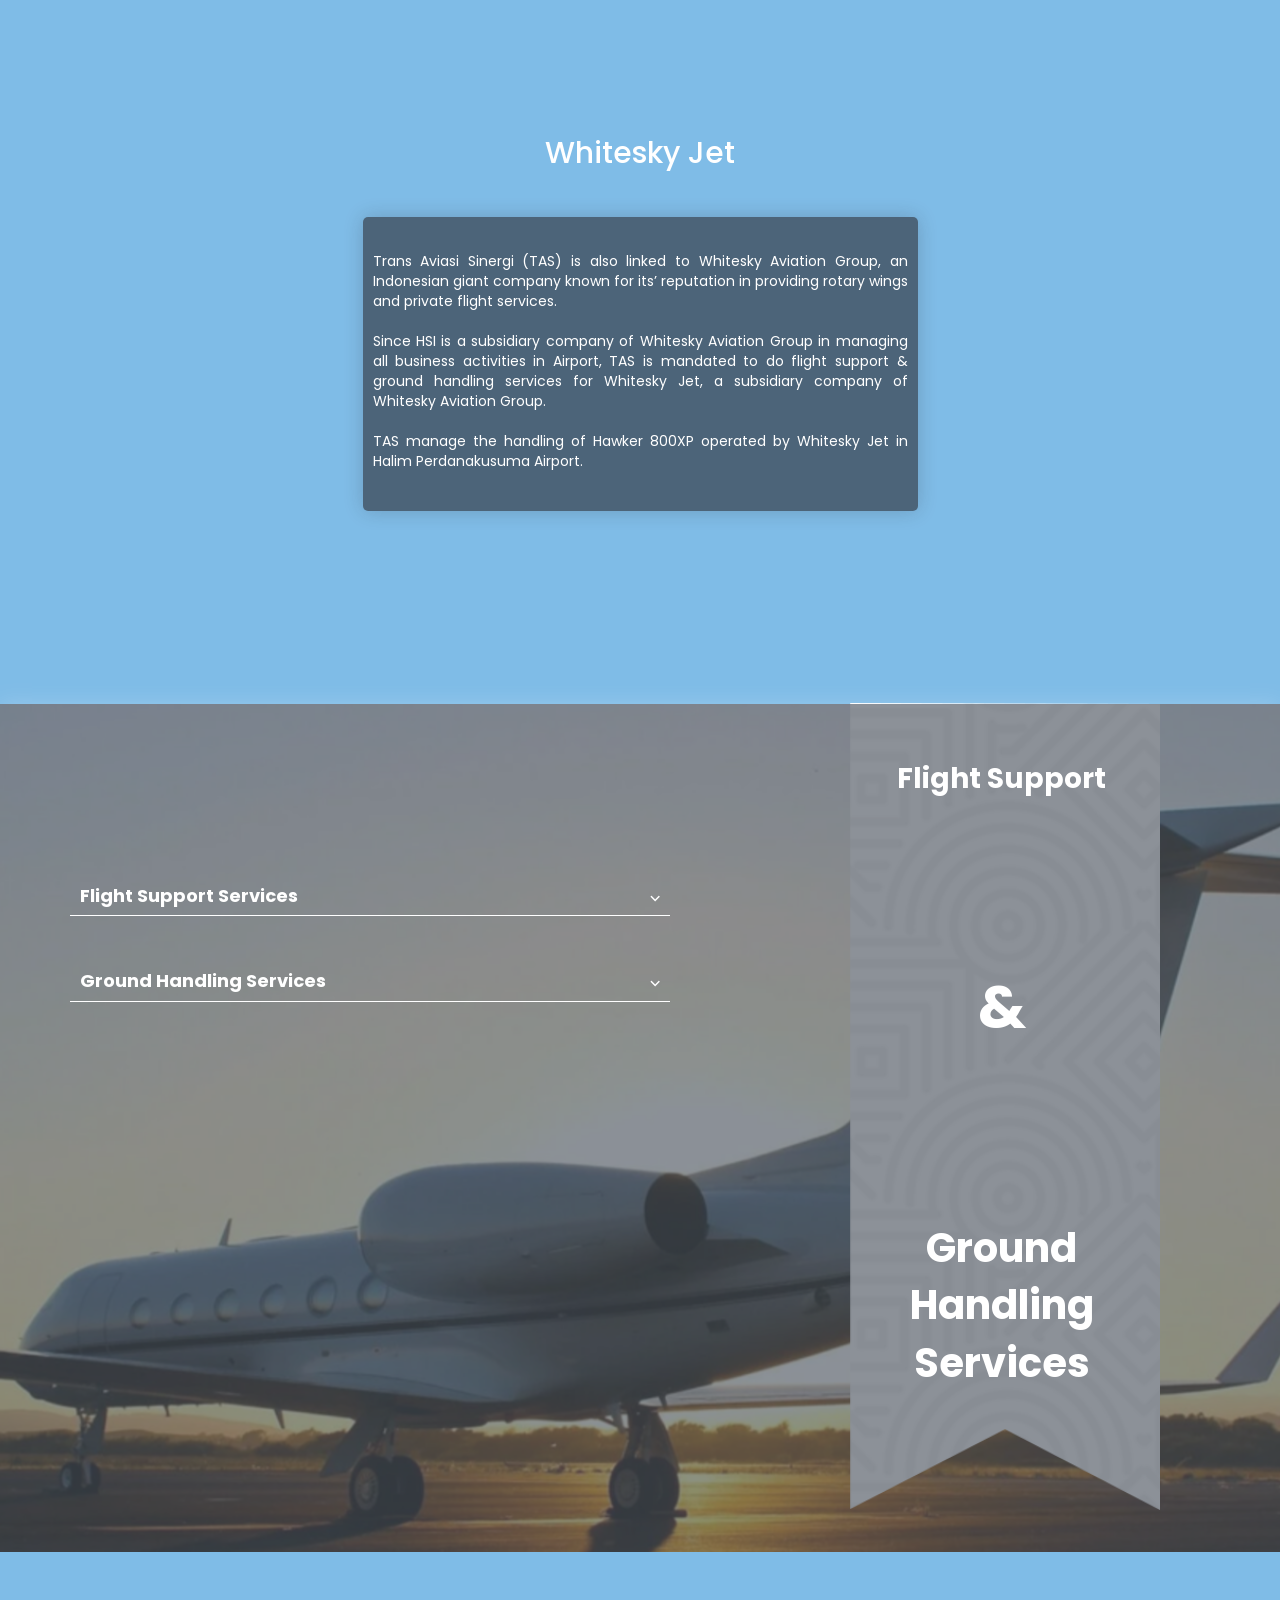
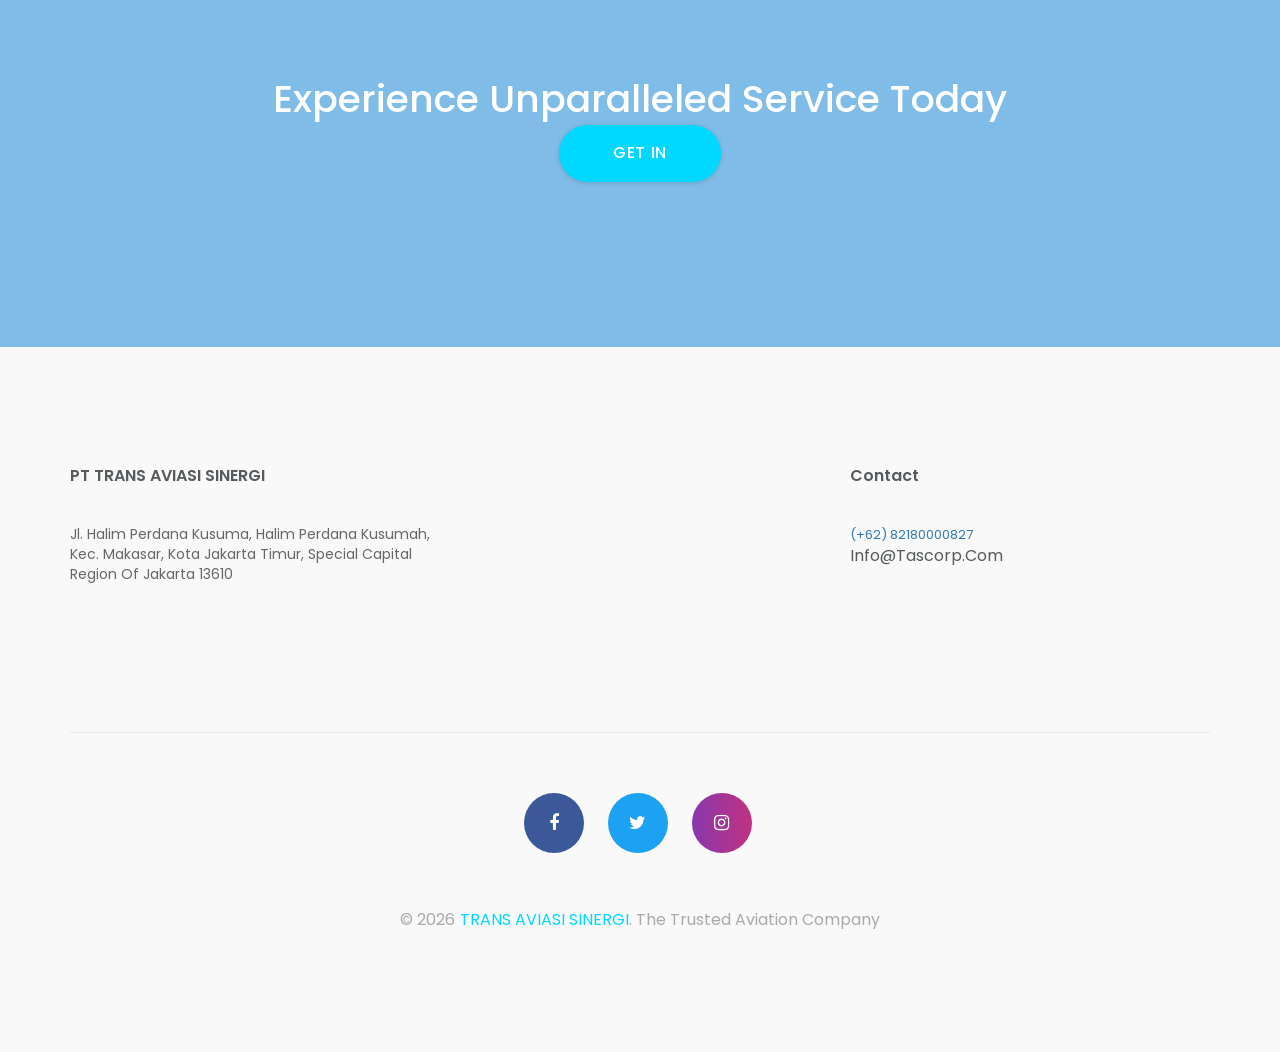
==== commit ce3eec7a: "Update index.html" ====
--- a/index.html
+++ b/index.html
@@ -1111,7 +1111,7 @@
                     style="text-decoration: none"
                     >(+62) 82180000827</a
                   >
-                  <p class="foot-email"><a href="#">info@tnest.com</a></p>
+                  <p class="foot-email"><a href="#">info@tascorp.com</a></p>
                 </div>
                 <!--/.single-footer-txt-->
               </div>
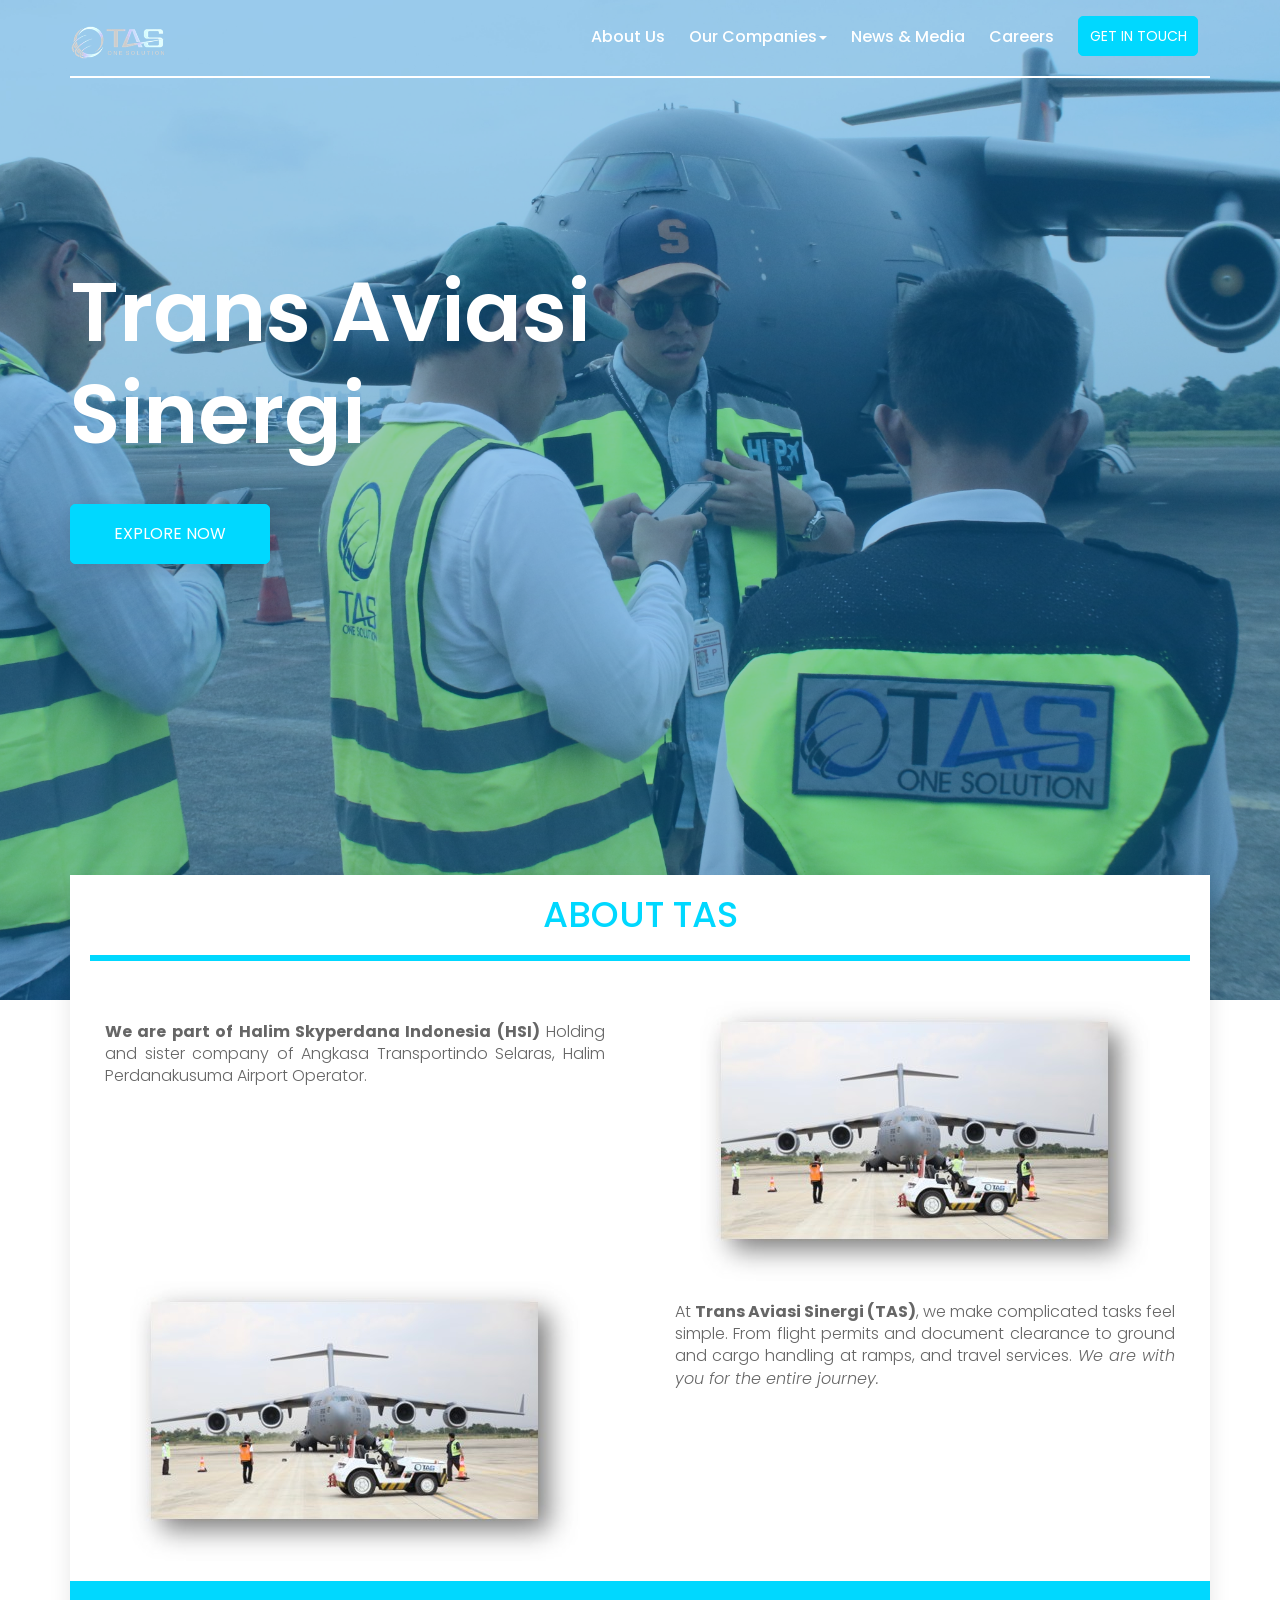
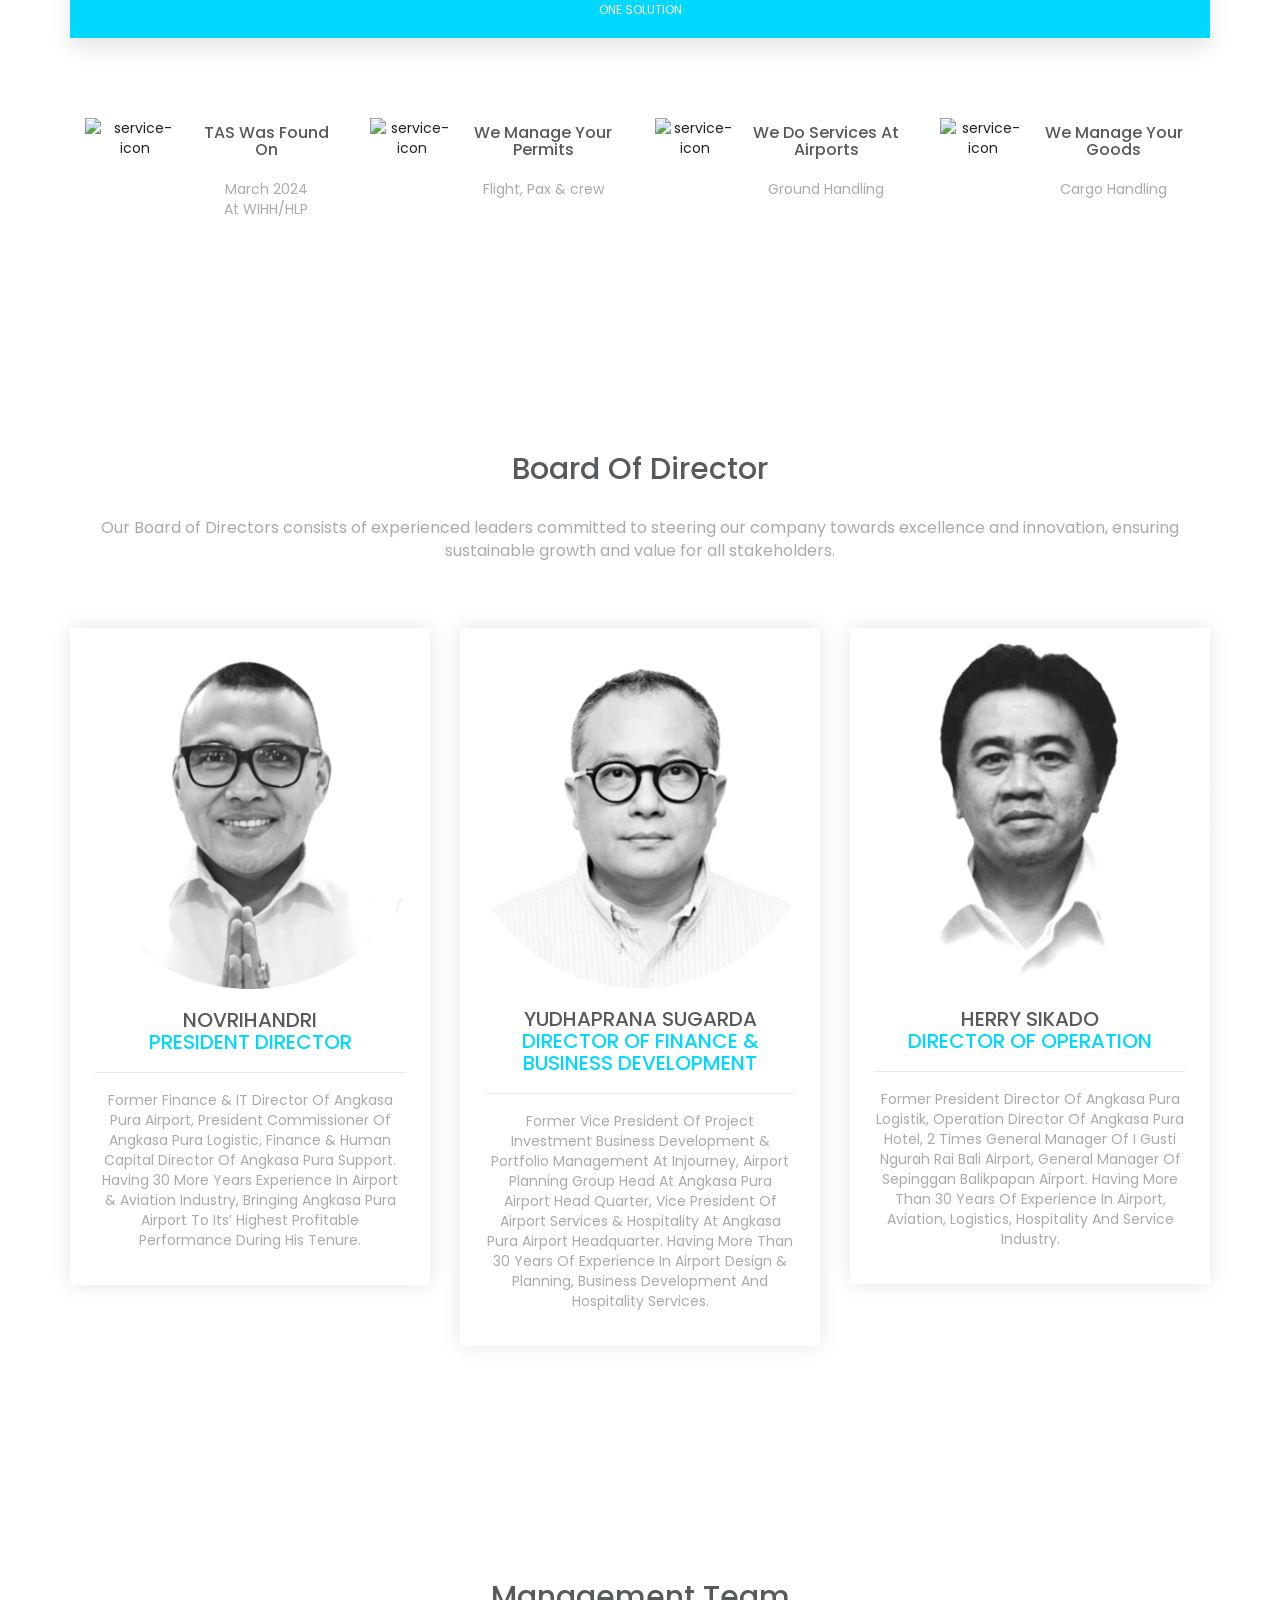
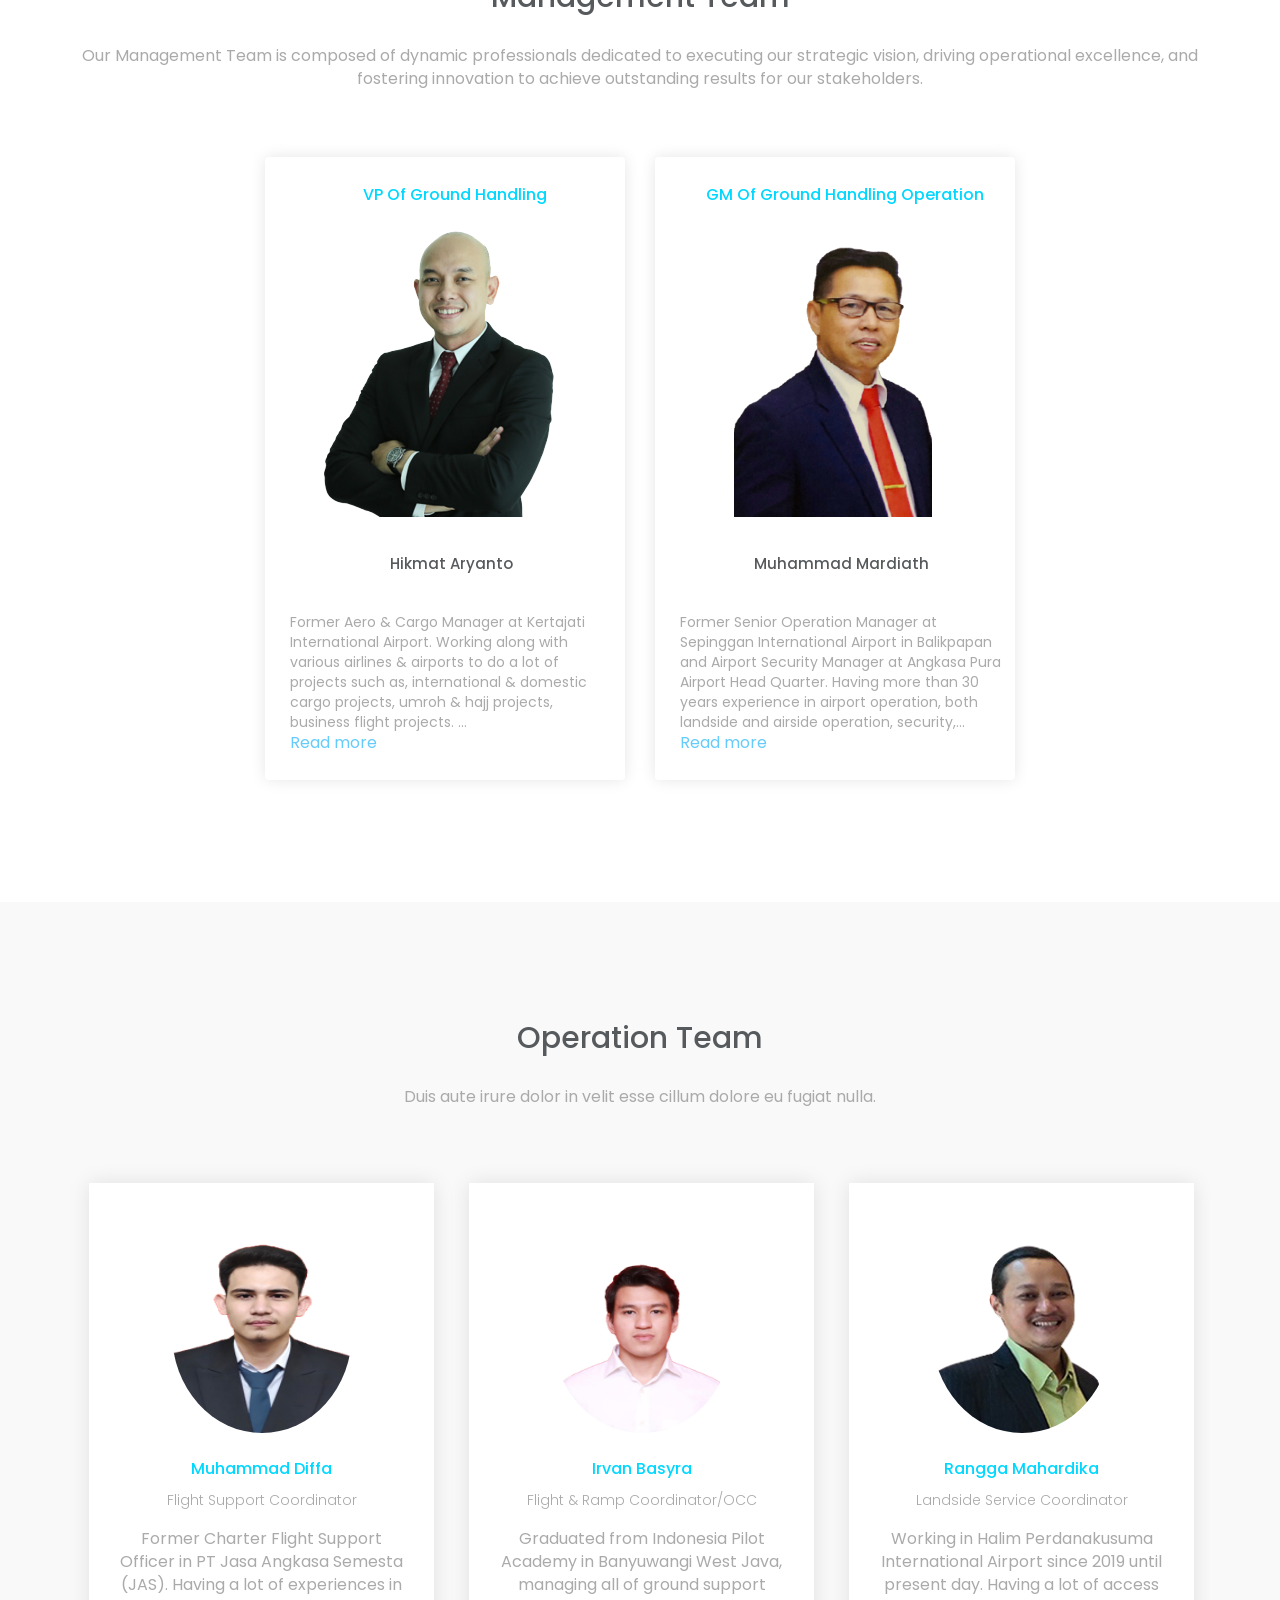
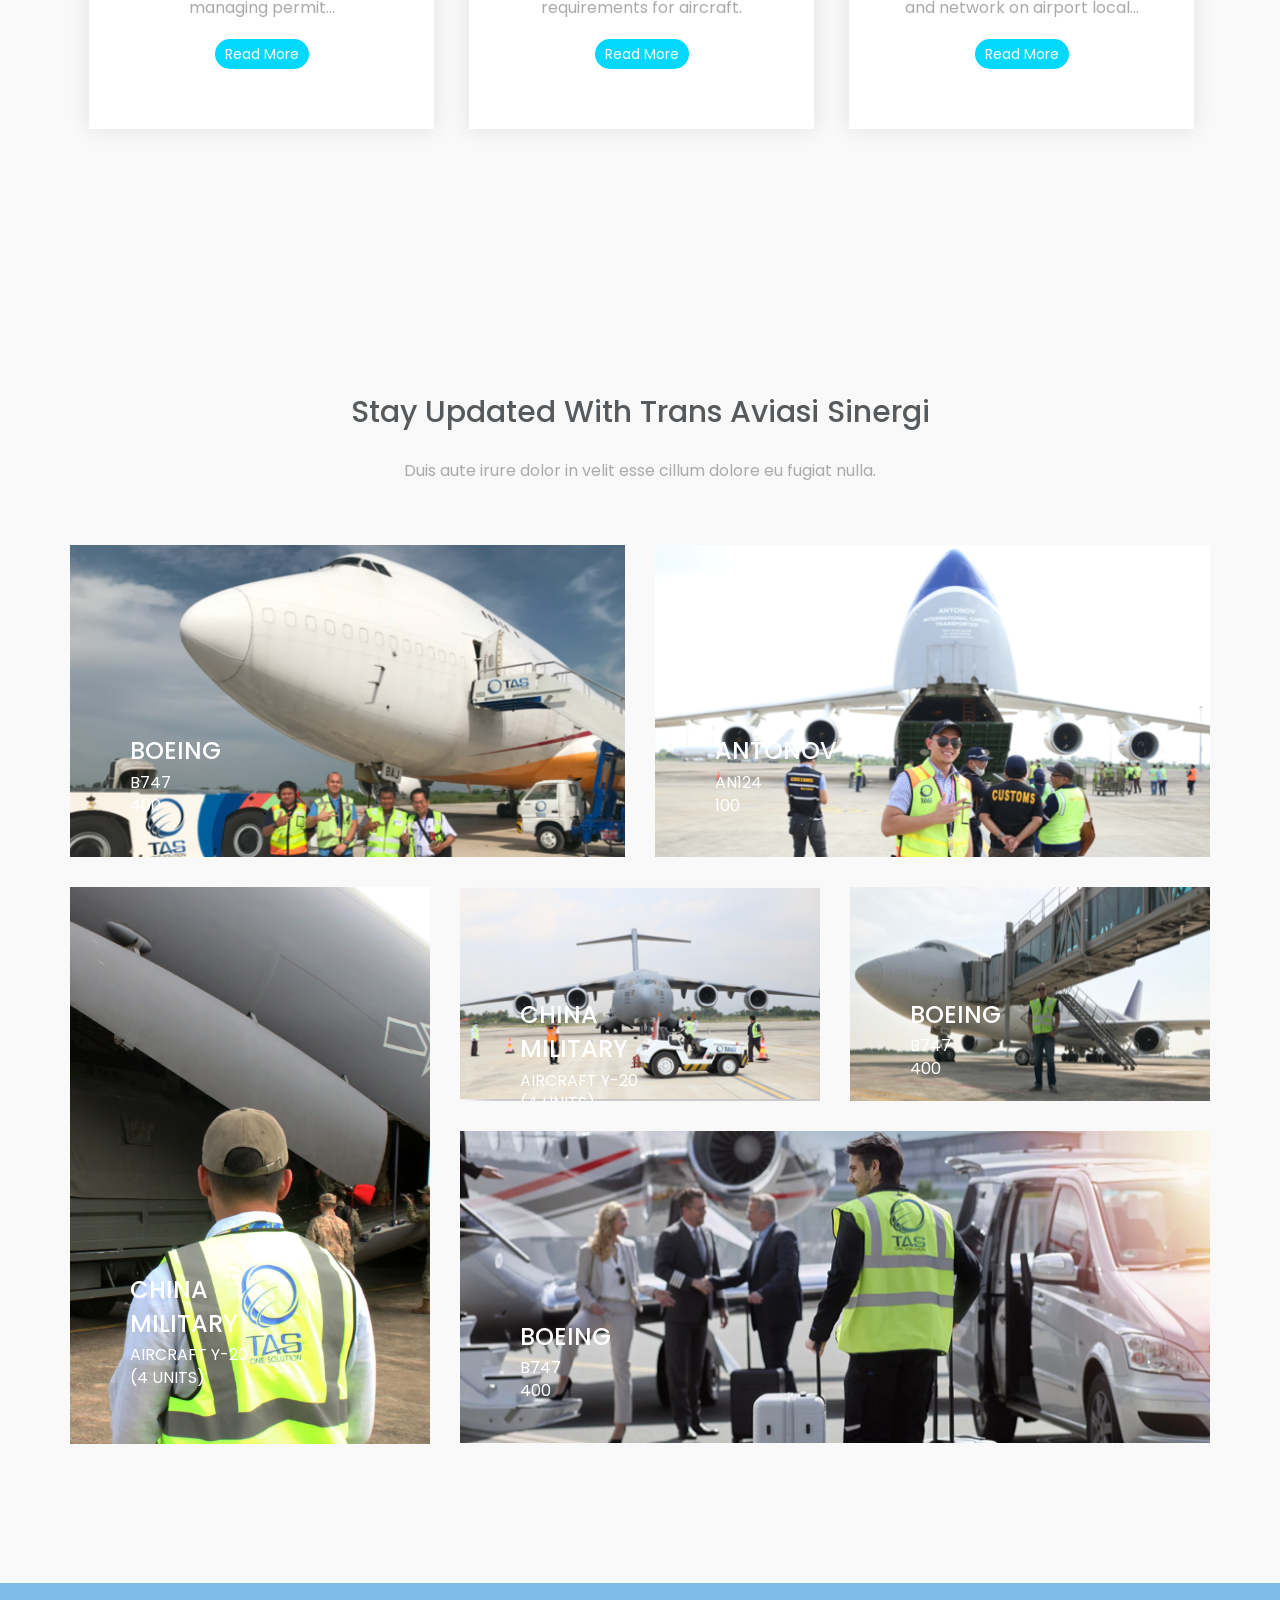
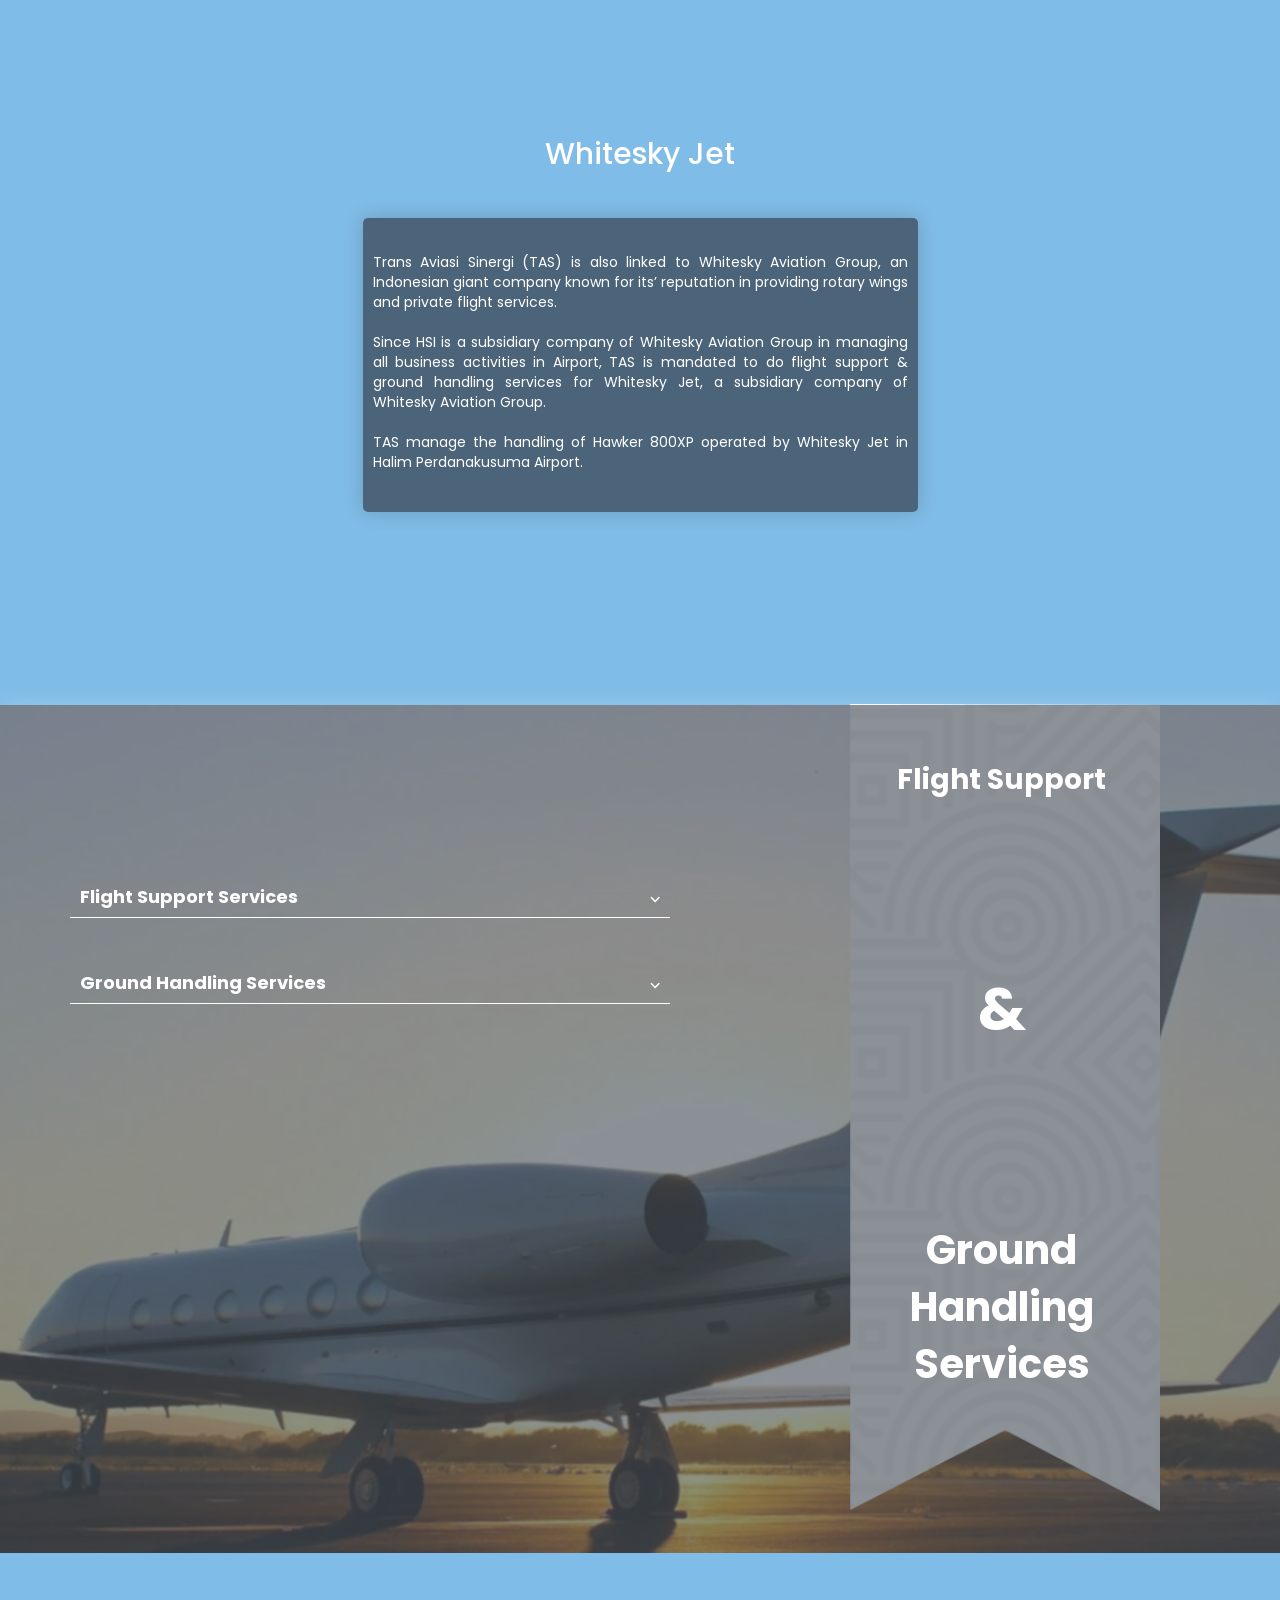
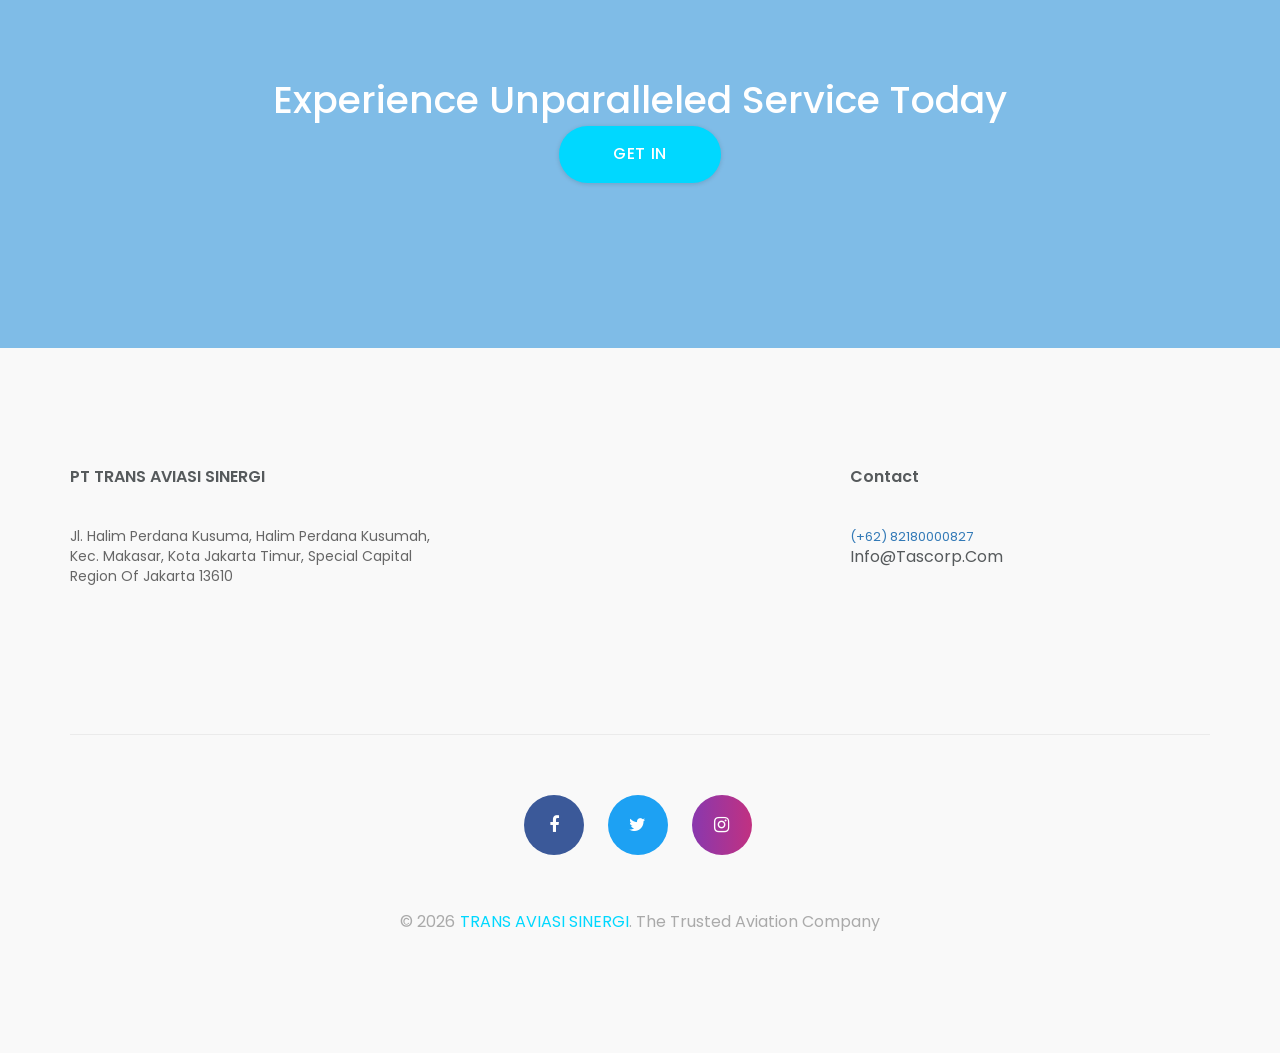
==== commit 0f6b4fe4: "Update index.html" ====
--- a/index.html
+++ b/index.html
@@ -807,7 +807,7 @@
                   <div class="col-md-4">
                     <div class="filtr-item">
                       <img
-                        src="assets/images/Wide-Body-Aircraft/Image-6.JPG"
+                        src="assets/images/Wide-Body-Aircraft/Image-6.jpg"
                         alt="portfolio image"
                       />
                       <div class="item-title">
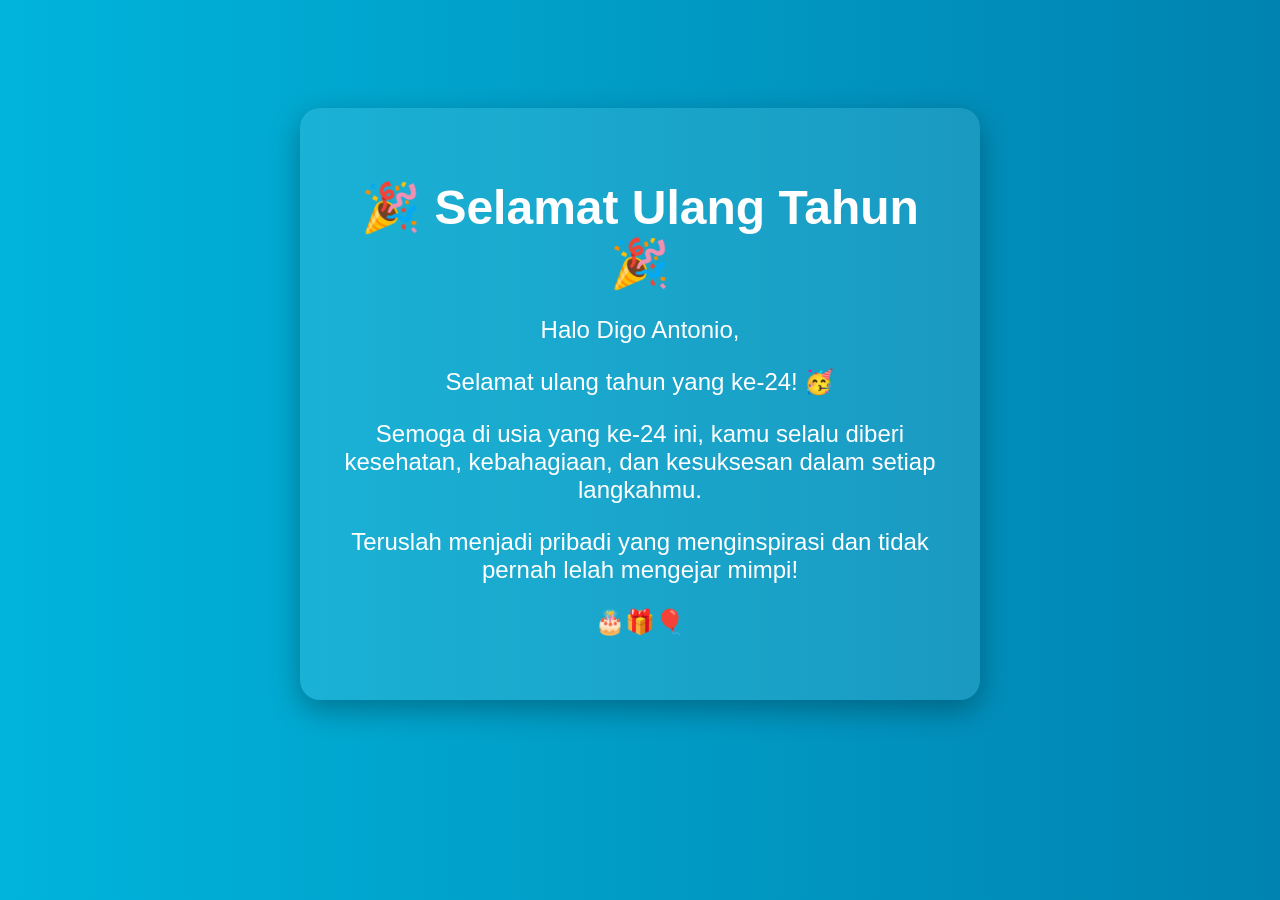
==== commit e4871bf2: "Update index.html" ====
--- a/index.html
+++ b/index.html
@@ -1,1208 +1,51 @@
 <!DOCTYPE html>
-<html class="no-js" lang="en">
-  <head>
-    <!-- META DATA -->
-    <meta charset="utf-8" />
-    <meta http-equiv="X-UA-Compatible" content="IE=edge" />
-    <meta name="viewport" content="width=device-width, initial-scale=1" />
-    <!-- The above 3 meta tags *must* come first in the head; any other head content must come *after* these tags -->
+<html lang="en">
+<head>
+  <meta charset="UTF-8" />
+  <meta name="viewport" content="width=device-width, initial-scale=1.0"/>
+  <title>Ucapan Ulang Tahun</title>
+  <style>
+    body {
+      background: linear-gradient(to right, #00b4db, #0083b0);
+      color: white;
+      font-family: 'Segoe UI', Tahoma, Geneva, Verdana, sans-serif;
+      text-align: center;
+      padding: 100px;
+    }
+    .birthday-card {
+      background-color: rgba(255, 255, 255, 0.1);
+      padding: 40px;
+      border-radius: 20px;
+      box-shadow: 0 10px 30px rgba(0, 0, 0, 0.3);
+      max-width: 600px;
+      margin: 0 auto;
+    }
+    h1 {
+      font-size: 3rem;
+      margin-bottom: 10px;
+    }
+    p {
+      font-size: 1.5rem;
+    }
+  </style>
+</head>
+<body>
+  <div class="birthday-card" id="birthdayMessage"></div>
 
-    <!--font-family-->
-    <link
-      href="https://fonts.googleapis.com/css?family=Rufina:400,700"
-      rel="stylesheet"
-    />
+  <script>
+    const name = "Digo Antonio";
+    const age = 24;
 
-    <link
-      href="https://fonts.googleapis.com/css?family=Poppins:100,200,300,400,500,600,700,800,900"
-      rel="stylesheet"
-    />
+    const message = `
+      <h1>🎉 Selamat Ulang Tahun 🎉</h1>
+      <p>Halo ${name},</p>
+      <p>Selamat ulang tahun yang ke-${age}! 🥳</p>
+      <p>Semoga di usia yang ke-${age} ini, kamu selalu diberi kesehatan, kebahagiaan, dan kesuksesan dalam setiap langkahmu.</p>
+      <p>Teruslah menjadi pribadi yang menginspirasi dan tidak pernah lelah mengejar mimpi!</p>
+      <p>🎂🎁🎈</p>
+    `;
 
-    <!-- TITLE OF SITE -->
-    <title>TRANS AVIASI SINERGI</title>
-
-    <!-- favicon img -->
-    <link
-      rel="shortcut icon"
-      type="image/icon"
-      href="assets/logo/favicon-32x32.png"
-    />
-
-    <!--font-awesome.min.css-->
-    <link rel="stylesheet" href="assets/css/font-awesome.min.css" />
-
-    <!--animate.css-->
-    <link rel="stylesheet" href="assets/css/animate.css" />
-
-    <!--hover.css-->
-    <link rel="stylesheet" href="assets/css/hover-min.css" />
-
-    <!--datepicker.css-->
-    <link rel="stylesheet" href="assets/css/datepicker.css" />
-
-    <!--owl.carousel.css-->
-    <link rel="stylesheet" href="assets/css/owl.carousel.min.css" />
-    <link rel="stylesheet" href="assets/css/owl.theme.default.min.css" />
-
-    <!-- range css-->
-    <link rel="stylesheet" href="assets/css/jquery-ui.min.css" />
-
-    <!--bootstrap.min.css-->
-    <link rel="stylesheet" href="assets/css/bootstrap.min.css" />
-
-    <!-- bootsnav -->
-    <link rel="stylesheet" href="assets/css/bootsnav.css" />
-
-    <!--style.css-->
-    <link rel="stylesheet" href="assets/css/style.css" />
-
-    <!--responsive.css-->
-    <link rel="stylesheet" href="assets/css/responsive.css" />
-
-    <!-- HTML5 shim and Respond.js for IE8 support of HTML5 elements and media queries -->
-    <!-- WARNING: Respond.js doesn't work if you view the page via file:// -->
-
-    <!--[if lt IE 9]>
-      <script src="https://oss.maxcdn.com/html5shiv/3.7.3/html5shiv.min.js"></script>
-      <script src="https://oss.maxcdn.com/respond/1.4.2/respond.min.js"></script>
-    <![endif]-->
-  </head>
-
-  <body>
-    <!--[if lte IE 9]>
-      <p class="browserupgrade">
-        You are using an <strong>outdated</strong> browser. Please
-        <a href="https://browsehappy.com/">upgrade your browser</a> to improve
-        your experience and security.
-      </p>
-    <![endif]-->
-
-    <!-- main-menu Start -->
-    <header class="top-area">
-      <div class="header-area">
-        <div class="container">
-          <div class="row">
-            <div class="col-sm-2">
-              <div class="logo">
-                <a href="index.html">
-                  <img
-                    src="./assets/images/Navbar/Logo.png"
-                    alt="TAS Logo"
-                    width="100"
-                    height="auto"
-                /></a>
-              </div>
-              <!-- /.logo-->
-            </div>
-            <!-- /.col-->
-            <div class="col-sm-10">
-              <div class="main-menu">
-                <!-- Brand and toggle get grouped for better mobile display -->
-                <div class="navbar-header">
-                  <button
-                    type="button"
-                    class="navbar-toggle"
-                    data-toggle="collapse"
-                    data-target=".navbar-collapse"
-                  >
-                    <i class="fa fa-bars"></i></button
-                  ><!-- / button-->
-                </div>
-                <!-- /.navbar-header-->
-                <div class="collapse navbar-collapse">
-                  <ul class="nav navbar-nav navbar-right">
-                    <li class="smooth-menu">
-                      <a href="#about-us">About Us</a>
-                    </li>
-                    <li class="dropdown">
-                      <a href="#" class="dropdown-toggle" data-toggle="dropdown"
-                        >Our Companies<span class="caret"></span
-                      ></a>
-                      <ul class="dropdown-menu transparant">
-                        <li><a href="#gallery">Gallery</a></li>
-                        <li>
-                          <a href="#popular-destinations"
-                            >Popular Destinations</a
-                          >
-                        </li>
-                      </ul>
-                    </li>
-                    <li class="smooth-menu">
-                      <a href="#pack">News & Media</a>
-                    </li>
-                    <li class="smooth-menu">
-                      <a href="#spo">Careers</a>
-                    </li>
-                    <li>
-                      <button class="book-btn">GET IN TOUCH</button>
-                    </li>
-                    <!--/.project-btn-->
-                  </ul>
-                </div>
-                <!-- /.navbar-collapse -->
-              </div>
-              <!-- /.main-menu-->
-            </div>
-            <!-- /.col-->
-          </div>
-          <!-- /.row -->
-          <div class="home-border"></div>
-          <!-- /.home-border-->
-        </div>
-        <!-- /.container-->
-      </div>
-      <!-- /.header-area -->
-    </header>
-    <!-- /.top-area-->
-    <!-- main-menu End -->
-
-    <!--about-us start -->
-    <section id="home" class="about-us">
-      <div class="container">
-        <div class="about-us-content">
-          <div class="row">
-            <div class="col-sm-12">
-              <div class="single-about-us">
-                <div class="about-us-txt">
-                  <h2>Trans Aviasi Sinergi</h2>
-                  <div class="about-btn">
-                    <button class="about-view">explore now</button>
-                  </div>
-                  <!--/.about-btn-->
-                </div>
-                <!--/.about-us-txt-->
-              </div>
-              <!--/.single-about-us-->
-            </div>
-            <!--/.col-->
-            <div class="col-sm-0">
-              <div class="single-about-us"></div>
-              <!--/.single-about-us-->
-            </div>
-            <!--/.col-->
-          </div>
-          <!--/.row-->
-        </div>
-        <!--/.about-us-content-->
-      </div>
-      <!--/.container-->
-    </section>
-    <!--/.about-us-->
-    <!--about-us end -->
-
-    <!--travel-box start-->
-    <section id="about-us" class="travel-box bg-gradient py-5 text-white">
-      <div class="container">
-        <div class="row justify-content-center">
-          <div class="col-md-12">
-            <div
-              class="single-travel-boxes shadow-lg p-5 rounded bg-white text-dark"
-            >
-              <div id="desc-tabs" class="desc-tabs">
-                <div class="text-center" style="padding: 20px">
-                  <h1 class="text-uppercase fw-bold" style="color: #00d8ff">
-                    About TAS
-                  </h1>
-                  <hr class="mx-auto" style="border: 3px solid #00d8ff" />
-                </div>
-                <div class="container-fluid">
-                  <div class="row mb-4">
-                    <div class="col-md-6 d-flex align-items-center">
-                      <p
-                        class="lead"
-                        style="
-                          padding: 20px;
-                          text-align: justify;
-                          font-size: medium;
-                        "
-                      >
-                        <strong
-                          >We are part of Halim Skyperdana Indonesia
-                          (HSI)</strong
-                        >
-                        Holding and sister company of Angkasa Transportindo
-                        Selaras, Halim Perdanakusuma Airport Operator.
-                      </p>
-                    </div>
-                    <div class="col-md-6 text-center">
-                      <img
-                        src="./assets/images/home/TAS Operations.jpg"
-                        class="img-fluid rounded shadow"
-                        alt="TAS Services"
-                      />
-                    </div>
-                  </div>
-                  <div class="row m-4">
-                    <div class="col-md-6 text-center">
-                      <img
-                        src="./assets/images/home/TAS Operations.jpg"
-                        class="img-fluid rounded shadow"
-                        alt="TAS Operations"
-                      />
-                    </div>
-                    <div class="col-md-6 d-flex align-items-center">
-                      <p
-                        class="lead"
-                        style="
-                          padding: 20px;
-                          text-align: justify;
-                          font-size: medium;
-                        "
-                      >
-                        At <strong>Trans Aviasi Sinergi (TAS)</strong>, we make
-                        complicated tasks feel simple. From flight permits and
-                        document clearance to ground and cargo handling at
-                        ramps, and travel services.
-                        <em>We are with you for the entire journey.</em>
-                      </p>
-                    </div>
-                  </div>
-                </div>
-                <div
-                  class="text-center d-flex justify-content-center align-items-center"
-                  style="
-                    margin-top: 20px;
-                    padding: 20px;
-                    text-align: center;
-                    background-color: #00d8ff;
-                  "
-                >
-                  <p
-                    class="fw-bold text-white m-0"
-                    style="
-                      font-size: 1.2rem;
-                      margin: 0;
-                      padding: 0;
-                      color: #fff;
-                    "
-                  >
-                    ONE SOLUTION
-                  </p>
-                </div>
-              </div>
-              <!--/.desc-tabs-->
-            </div>
-            <!--/.single-travel-boxes-->
-          </div>
-          <!--/.col-->
-        </div>
-        <!--/.row-->
-      </div>
-      <!--/.container-->
-    </section>
-    <!--/.travel-box-->
-    <!--travel-box end-->
-
-    <!--service start-->
-    <section id="service" class="service">
-      <div class="container">
-        <div class="service-counter text-center">
-          <div class="col-md-3 col-sm-3">
-            <div class="single-service-box">
-              <div class="service-img">
-                <img
-                  src="https://img.icons8.com/?size=100&id=1oLBG0kBDnQO&format=png&color=00d8ff"
-                  width="90px"
-                  alt="service-icon"
-                />
-              </div>
-              <!--/.service-img-->
-              <div class="service-content">
-                <h2>
-                  <a href="#"> TAS was found on </a>
-                </h2>
-                <p>
-                  March 2024
-                  <br />
-                  At WIHH/HLP
-                </p>
-              </div>
-              <!--/.service-content-->
-            </div>
-            <!--/.single-service-box-->
-          </div>
-          <!--/.col-->
-
-          <div class="col-md-3 col-sm-3">
-            <div class="single-service-box">
-              <div class="service-img">
-                <img
-                  src="https://img.icons8.com/?size=100&id=101865&format=png&color=00d8ff"
-                  alt="service-icon"
-                />
-              </div>
-              <!--/.service-img-->
-              <div class="service-content">
-                <h2>
-                  <a href="#"> We manage your permits </a>
-                </h2>
-                <p>Flight, Pax & crew</p>
-              </div>
-              <!--/.service-content-->
-            </div>
-            <!--/.single-service-box-->
-          </div>
-          <!--/.col-->
-
-          <div class="col-md-3 col-sm-3">
-            <div class="single-service-box">
-              <div class="service-img">
-                <img
-                  src="https://img.icons8.com/?size=100&id=75nbCyfrTGeV&format=png&color=00d8ff"
-                  alt="service-icon"
-                />
-              </div>
-              <!--/.service-img-->
-              <div class="service-content">
-                <h2>
-                  <a href="#"> We do services at airports </a>
-                </h2>
-                <p>Ground Handling</p>
-              </div>
-              <!--/.service-content-->
-            </div>
-            <!--/.single-service-box-->
-          </div>
-          <!--/.col-->
-
-          <div class="col-md-3 col-sm-3">
-            <div class="single-service-box">
-              <div class="statistics-img">
-                <img
-                  src="https://img.icons8.com/?size=100&id=ODt7c6FPZPl4&format=png&color=00d8ff"
-                  alt="service-icon"
-                />
-              </div>
-              <!--/.service-img-->
-              <div class="service-content">
-                <h2>
-                  <a href="#"> We manage your goods </a>
-                </h2>
-                <p>Cargo Handling</p>
-              </div>
-              <!--/.service-content-->
-            </div>
-            <!--/.single-service-box-->
-          </div>
-          <!--/.col-->
-        </div>
-        <!--/.statistics-counter-->
-      </div>
-      <!--/.container-->
-    </section>
-    <!--/.service-->
-    <!--service end-->
-
-    <!--packages start-->
-    <section id="gallery" class="packages">
-      <div class="container">
-        <div class="gallary-header text-center">
-          <h2>Board of Director</h2>
-          <p>
-            Our Board of Directors consists of experienced leaders committed to
-            steering our company towards excellence and innovation, ensuring
-            sustainable growth and value for all stakeholders.
-          </p>
-        </div>
-        <!--/.gallery-header-->
-        <div class="packages-content">
-          <div class="row">
-            <div class="col-md-4 col-sm-6">
-              <div class="single-package-item">
-                <img
-                  src="assets/images/director/President.png"
-                  alt="package-place"
-                  class="Image-director"
-                />
-                <div class="single-package-item-txt">
-                  <h3 class="text-center">
-                    NOVRIHANDRI
-                    <br /><span style="color: #00d8ff">PRESIDENT DIRECTOR</span>
-                  </h3>
-                  <div class="packages-para">
-                    <p class="text-center">
-                      Former Finance & IT Director of Angkasa Pura Airport,
-                      President Commissioner of Angkasa Pura Logistic, Finance &
-                      Human Capital Director of Angkasa Pura Support. Having 30
-                      more years experience in airport & aviation industry,
-                      bringing Angkasa Pura Airport to its’ highest profitable
-                      performance during his tenure.
-                    </p>
-                  </div>
-                  <!--/.packages-para-->
-                </div>
-                <!--/.single-package-item-txt-->
-              </div>
-              <!--/.single-package-item-->
-            </div>
-            <!--/.col-->
-
-            <div class="col-md-4 col-sm-6">
-              <div class="single-package-item">
-                <img
-                  src="assets/images/director/Finanance & Business Development.png"
-                  alt="package-place"
-                />
-                <div class="single-package-item-txt">
-                  <h3 class="text-center">
-                    YUDHAPRANA SUGARDA
-                    <br /><span style="color: #00d8ff"
-                      >DIRECTOR OF FINANCE & BUSINESS DEVELOPMENT
-                    </span>
-                  </h3>
-                  <div class="packages-para">
-                    <p class="text-center">
-                      Former Vice President of Project Investment Business
-                      Development & Portfolio Management at Injourney, Airport
-                      Planning Group Head at Angkasa Pura Airport Head Quarter,
-                      Vice President of Airport Services & Hospitality at
-                      Angkasa Pura Airport Headquarter. Having more than 30
-                      years of experience in airport design & planning, business
-                      development and hospitality services.
-                    </p>
-                  </div>
-                  <!--/.packages-para-->
-                </div>
-                <!--/.single-package-item-txt-->
-              </div>
-              <!--/.single-package-item-->
-            </div>
-            <!--/.col-->
-
-            <div class="col-md-4 col-sm-6">
-              <div class="single-package-item">
-                <img
-                  src="assets/images/director/Operation.png"
-                  alt="package-place"
-                />
-                <div class="single-package-item-txt">
-                  <h3 class="text-center">
-                    HERRY SIKADO
-                    <br /><span style="color: #00d8ff"
-                      >DIRECTOR OF OPERATION
-                    </span>
-                  </h3>
-                  <div class="packages-para">
-                    <p class="text-center">
-                      Former President Director of Angkasa Pura Logistik,
-                      Operation Director of Angkasa Pura Hotel, 2 Times General
-                      Manager of I Gusti Ngurah Rai Bali Airport, General
-                      Manager of Sepinggan Balikpapan Airport. Having more than
-                      30 years of experience in airport, aviation, logistics,
-                      hospitality and service industry.
-                    </p>
-                  </div>
-                  <!--/.packages-para-->
-                </div>
-                <!--/.single-package-item-txt-->
-              </div>
-              <!--/.single-package-item-->
-            </div>
-            <!--/.col-->
-          </div>
-          <!--/.row-->
-        </div>
-        <!--/.packages-content-->
-      </div>
-      <!--/.container-->
-    </section>
-    <!--/.packages-->
-    <!--packages end-->
-
-    <!--blog start-->
-    <section id="blog" class="blog">
-      <div class="container">
-        <div class="blog-details">
-          <div class="gallary-header text-center">
-            <h2>Management Team</h2>
-            <p>
-              Our Management Team is composed of dynamic professionals dedicated
-              to executing our strategic vision, driving operational excellence,
-              and fostering innovation to achieve outstanding results for our
-              stakeholders.
-            </p>
-          </div>
-          <!--/.gallery-header-->
-          <div class="blog-content">
-            <div class="row">
-              <div class="col-sm-4 col-md-4 col-sm-offset-2">
-                <div class="thumbnail">
-                  <h2 class="text-center" style="color: #00d8ff">
-                    VP of Ground Handling
-                  </h2>
-                  <div class="thumbnail-img">
-                    <img
-                      src="assets/images/Management-Team/VP of Ground Handling.png"
-                      alt="blog-img"
-                    />
-                    <div class="thumbnail-img-overlay"></div>
-                    <!--/.thumbnail-img-overlay-->
-                  </div>
-                  <!--/.thumbnail-img-->
-                  <div class="caption">
-                    <div class="blog-txt">
-                      <h3 class="text-center">
-                        <a href="#"> Hikmat Aryanto </a>
-                      </h3>
-                      <p id="text">
-                        Former Aero & Cargo Manager at Kertajati International
-                        Airport. Working along with various airlines & airports
-                        to do a lot of projects such as, international &
-                        domestic cargo projects, umroh & hajj projects, business
-                        flight projects.
-                        <span class="dots">...</span>
-                        <span class="more" style="display: none">
-                          Having decent networking and relationship with
-                          regulators, ground handling companies, forwarding
-                          agents and travel agents.
-                        </span>
-                      </p>
-                      <a
-                        href="#"
-                        class="readMoreBtn"
-                        onclick="toggleReadMore(event, 1)"
-                        >Read more</a
-                      >
-                    </div>
-                    <!--/.blog-txt-->
-                  </div>
-                  <!--/.caption-->
-                </div>
-                <!--/.thumbnail-->
-              </div>
-              <!--/.col-->
-
-              <div class="col-sm-4 col-md-4">
-                <div class="thumbnail">
-                  <h2 class="text-center" style="color: #00d8ff">
-                    GM of Ground Handling Operation
-                  </h2>
-                  <div class="thumbnail-img">
-                    <img
-                      src="assets/images/Management-Team/GM of Ground Handling Operation.png"
-                      alt="blog-img"
-                    />
-                    <div class="thumbnail-img-overlay"></div>
-                    <!--/.thumbnail-img-overlay-->
-                  </div>
-                  <!--/.thumbnail-img-->
-                  <div class="caption">
-                    <div class="blog-txt">
-                      <h3 class="text-center">
-                        <a href="#"> Muhammad Mardiath </a>
-                      </h3>
-                      <p>
-                        Former Senior Operation Manager at Sepinggan
-                        International Airport in Balikpapan and Airport Security
-                        Manager at Angkasa Pura Airport Head Quarter. Having
-                        more than 30 years experience in airport operation, both
-                        landside and airside operation, security,<span
-                          class="dots"
-                          >...</span
-                        >
-                        <span class="more" style="display: none">
-                          safety and fire fighting.</span
-                        >
-                      </p>
-                      <a
-                        href="#"
-                        class="readMoreBtn"
-                        onclick="toggleReadMore(event, 2)"
-                        >Read more</a
-                      >
-                    </div>
-                    <!--/.blog-txt-->
-                  </div>
-                  <!--/.caption-->
-                </div>
-                <!--/.thumbnail-->
-              </div>
-              <!--/.col-->
-            </div>
-            <!--/.row-->
-          </div>
-          <!--/.blog-content-->
-        </div>
-        <!--/.blog-details-->
-      </div>
-      <!--/.container-->
-    </section>
-    <!--/.blog-->
-    <!--blog end-->
-
-    <!-- testemonial Start -->
-    <section class="testemonial">
-      <div class="container">
-        <div class="gallary-header text-center">
-          <h2>Operation Team</h2>
-          <p>
-            Duis aute irure dolor in velit esse cillum dolore eu fugiat nulla.
-          </p>
-        </div>
-        <!--/.gallery-header-->
-
-        <div class="owl-carousel owl-theme" id="testemonial-carousel">
-          <div class="home1-testm item">
-            <div class="home1-testm-single text-center">
-              <div class="home1-testm-img">
-                <img
-                  src="assets/images/Operation-Team/Flight Support Coordinator.png"
-                  alt="img"
-                />
-              </div>
-              <!--/.home1-testm-img-->
-              <div class="home1-testm-txt">
-                <span class="icon section-icon">
-                  <h3>
-                    <a href="#"> Muhammad Diffa </a>
-                  </h3>
-                  <h4>Flight Support Coordinator</h4>
-                </span>
-                <p class="short-text">
-                  Former Charter Flight Support Officer in PT Jasa Angkasa
-                  Semesta (JAS). Having a lot of experiences in managing
-                  permit...
-                </p>
-                <p class="full-text" style="display: none">
-                  Former Charter Flight Support Officer in PT Jasa Angkasa
-                  Semesta (JAS). Having a lot of experiences in managing permit
-                  of international unscheduled flights for passenger, cargo &
-                  special purpose flights. Working along with plenty of domestic
-                  & global flight supports.
-                </p>
-                <button class="read-more-btn">Read More</button>
-              </div>
-              <!--/.home1-testm-txt-->
-            </div>
-            <!--/.home1-testm-single-->
-          </div>
-          <!--/.item-->
-
-          <div class="home1-testm item">
-            <div class="home1-testm-single text-center">
-              <div class="home1-testm-img">
-                <img
-                  src="assets/images/Operation-Team/Flight & Ramp Coordinator - OCC.png"
-                  alt="img"
-                />
-              </div>
-              <!--/.home1-testm-img-->
-              <div class="home1-testm-txt">
-                <span class="icon section-icon">
-                  <h3>
-                    <a href="#"> Irvan Basyra </a>
-                  </h3>
-                  <h4>Flight & Ramp Coordinator/OCC</h4>
-                </span>
-                <p class="short-text">
-                  Graduated from Indonesia Pilot Academy in Banyuwangi West
-                  Java, managing all of ground support requirements for
-                  aircraft.
-                </p>
-                <p class="full-text" style="display: none">
-                  Graduated from Indonesia Pilot Academy in Banyuwangi West
-                  Java, managing all of ground support requirements for
-                  aircraft. Working in detailed and advanced preparation method
-                  as what a pilot must do in pre & post flight protocols.
-                </p>
-                <button class="read-more-btn">Read More</button>
-              </div>
-              <!--/.home1-testm-txt-->
-            </div>
-            <!--/.home1-testm-single-->
-          </div>
-          <!--/.item-->
-
-          <div class="home1-testm item">
-            <div class="home1-testm-single text-center">
-              <div class="home1-testm-img">
-                <img
-                  src="assets/images/Operation-Team/Landside Service Coordinator.png"
-                  alt="img"
-                />
-              </div>
-              <!--/.home1-testm-img-->
-              <div class="home1-testm-txt">
-                <span class="icon section-icon">
-                  <h3>
-                    <a href="#">Rangga Mahardika </a>
-                  </h3>
-                  <h4>Landside Service Coordinator</h4>
-                </span>
-
-                <p class="short-text">
-                  Working in Halim Perdanakusuma International Airport since
-                  2019 until present day. Having a lot of access and network on
-                  airport local...
-                </p>
-                <p class="full-text" style="display: none">
-                  Working in Halim Perdanakusuma International Airport since
-                  2019 until present day. Having a lot of access and network on
-                  airport local authority and stakeholders such as Customs,
-                  Imigration, Quarantine, Ground Handling Companies & Tenants.
-                </p>
-                <button class="read-more-btn">Read More</button>
-              </div>
-              <!--/.home1-testm-txt-->
-            </div>
-            <!--/.home1-testm-single-->
-          </div>
-          <!--/.item-->
-        </div>
-        <!--/.testemonial-carousel-->
-      </div>
-      <!--/.container-->
-    </section>
-    <!--/.testimonial-->
-    <!-- testemonial End -->
-
-    <!--galley start-->
-    <section id="pack" class="gallery">
-      <div class="container">
-        <div class="gallery-details">
-          <div class="gallary-header text-center">
-            <h2>Stay Updated with Trans Aviasi Sinergi</h2>
-            <p>
-              Duis aute irure dolor in velit esse cillum dolore eu fugiat nulla.
-            </p>
-          </div>
-          <!--/.gallery-header-->
-          <div class="gallery-box">
-            <div class="gallery-content">
-              <div class="filtr-container">
-                <div class="row">
-                  <div class="col-md-6">
-                    <div class="filtr-item">
-                      <img
-                        src="assets/images/Wide-Body-Aircraft/Image-4.png"
-                        alt="portfolio image"
-                      />
-                      <div class="item-title">
-                        <a href="#"> BOEING </a>
-                        <p><span>B747</span><br /><span>400</span></p>
-                      </div>
-                      <!-- /.item-title -->
-                    </div>
-                    <!-- /.filtr-item -->
-                  </div>
-                  <!-- /.col -->
-
-                  <div class="col-md-6">
-                    <div class="filtr-item">
-                      <img
-                        src="assets/images/Wide-Body-Aircraft/Image-2.png"
-                        alt="portfolio image"
-                      />
-                      <div class="item-title">
-                        <a href="#"> ANTONOV </a>
-                        <p><span>AN124</span><br /><span>100</span></p>
-                      </div>
-
-                      <!-- /.item-title-->
-                    </div>
-                    <!-- /.filtr-item -->
-                  </div>
-                  <!-- /.col -->
-
-                  <div class="col-md-4">
-                    <div class="filtr-item">
-                      <img
-                        src="assets/images/Wide-Body-Aircraft/Image-6.jpg"
-                        alt="portfolio image"
-                      />
-                      <div class="item-title">
-                        <a href="#"> CHINA MILITARY </a>
-                        <p>
-                          <span>AIRCRAFT Y-20 </span><br /><span
-                            >(4 UNITS)</span
-                          >
-                        </p>
-                      </div>
-                      <!-- /.item-title -->
-                    </div>
-                    <!-- /.filtr-item -->
-                  </div>
-                  <!-- /.col -->
-
-                  <div class="col-md-4">
-                    <div class="filtr-item">
-                      <img
-                        src="assets/images/Wide-Body-Aircraft/Image-1.png"
-                        alt="portfolio image"
-                      />
-                      <div class="item-title">
-                        <a href="#"> CHINA MILITARY </a>
-                        <p>
-                          <span>AIRCRAFT Y-20 </span><br /><span
-                            >(4 UNITS)</span
-                          >
-                        </p>
-                      </div>
-                      <!-- /.item-title-->
-                    </div>
-                    <!-- /.filtr-item -->
-                  </div>
-                  <!-- /.col -->
-
-                  <div class="col-md-4">
-                    <div class="filtr-item">
-                      <img
-                        src="assets/images/Wide-Body-Aircraft/Image-3.png"
-                        alt="portfolio image"
-                      />
-                      <div class="item-title">
-                        <a href="#"> BOEING </a>
-                        <p><span>B747</span><br /><span>400</span></p>
-                      </div>
-                      <!-- /.item-title-->
-                    </div>
-                    <!-- /.filtr-item -->
-                  </div>
-                  <!-- /.col -->
-
-                  <div class="col-md-8">
-                    <div class="filtr-item">
-                      <img
-                        src="assets/images/Wide-Body-Aircraft/Image-7.png"
-                        alt="portfolio image"
-                      />
-                      <div class="item-title">
-                        <a href="#"> BOEING </a>
-                        <p><span>B747</span><br /><span>400</span></p>
-                      </div>
-                      <!-- /.item-title-->
-                    </div>
-                    <!-- /.filtr-item -->
-                  </div>
-                  <!-- /.col -->
-                </div>
-                <!-- /.row -->
-              </div>
-              <!-- /.filtr-container-->
-            </div>
-            <!-- /.gallery-content -->
-          </div>
-          <!--/.galley-box-->
-        </div>
-        <!--/.gallery-details-->
-      </div>
-      <!--/.container-->
-    </section>
-    <!--/.gallery-->
-    <!--gallery end-->
-
-    <!--discount-offer start-->
-    <section class="discount-offer">
-      <div class="container">
-        <div class="row">
-          <div class="col-sm-12">
-            <div class="dicount-offer-content text-center">
-              <h2>Whitesky Jet</h2>
-              <div class="campaign-timer">
-                <p class="campaign-detail">
-                  Trans Aviasi Sinergi (TAS) is also linked to Whitesky Aviation
-                  Group, an Indonesian giant company known for its’ reputation
-                  in providing rotary wings and private flight services.
-                </p>
-                <p class="campaign-detail">
-                  Since HSI is a subsidiary company of Whitesky Aviation Group
-                  in managing all business activities in Airport, TAS is
-                  mandated to do flight support & ground handling services for
-                  Whitesky Jet, a subsidiary company of Whitesky Aviation Group.
-                </p>
-                <p class="campaign-detail">
-                  TAS manage the handling of Hawker 800XP operated by Whitesky
-                  Jet in Halim Perdanakusuma Airport.
-                </p>
-              </div>
-              <!--/.campaign-timer-->
-              <!-- <div class="about-btn">
-                <button class="about-view discount-offer-btn">join now</button>
-              </div>-->
-              <!--/.about-btn-->
-            </div>
-            <!-- /.dicount-offer-content-->
-          </div>
-          <!-- /.col-->
-        </div>
-        <!-- /.row-->
-      </div>
-      <!-- /.container-->
-    </section>
-    <!-- /.discount-offer-->
-    <!--discount-offer end-->
-
-    <!--special-offer start-->
-    <section id="spo" class="special-offer">
-      <div class="container">
-        <div class="special-offer-content">
-          <div class="row order" style="display: flex; flex-wrap: wrap">
-            <div class="col-sm-8">
-              <div class="single-special-offer accordion">
-                <div class="single-special-offer-txt">
-                  <div class="accordion-item">
-                    <h2 class="accordion-header">
-                      <button class="accordion-button">
-                        Flight Support Services
-                        <span class="accordion-arrow">⌵</span>
-                      </button>
-                    </h2>
-                    <div
-                      class="packages-review special-offer-review accordion-content"
-                    >
-                      <ul class="list-with-dots text-white">
-                        <li>
-                          Security Clearance for Air Crew, Passanger & Cargo
-                        </li>
-                        <li>Flight Clearance</li>
-                        <li>Slot Approval</li>
-                        <li>CIQ Coordination</li>
-                      </ul>
-                    </div>
-                  </div>
-
-                  <!--/.packages-review-->
-                  <div class="accordion-item">
-                    <h2 class="accordion-header">
-                      <button class="accordion-button">
-                        Ground Handling Services
-                        <span class="accordion-arrow">⌵</span>
-                      </button>
-                    </h2>
-                    <div class="special-offer-para accordion-content">
-                      <ul class="list-with-dots text-white">
-                        <li>AMC Escorting & Marshalling</li>
-                        <li>Towing & Pusing Back</li>
-                        <li>Fuel Provision Service</li>
-                        <li>Water & Lavatory Service</li>
-                        <li>Nitrogen & Oxigen Service</li>
-                        <li>Cargo Management & Fueling Service</li>
-                        <li>Land Transport & Hotel Arrangement</li>
-                      </ul>
-                    </div>
-                  </div>
-
-                  <!--/.packages-para-->
-                  <!--<div class="offer-btn-group">
-                    <div class="about-btn">
-                      <button class="about-view packages-btn offfer-btn">
-                        make tour
-                      </button>
-                    </div>-->
-                  <!--/.about-btn-->
-                  <!--<div class="about-btn">
-                      <button class="about-view packages-btn">book now</button>
-                    </div>-->
-                  <!--/.about-btn-->
-                  <!--</div>-->
-                  <!--/.offer-btn-group-->
-                </div>
-                <!--/.single-special-offer-txt-->
-              </div>
-              <!--/.single-special-offer-->
-            </div>
-            <!--/.col-->
-            <div class="col-sm-4">
-              <div class="single-special-offer">
-                <div class="single-special-offer-bg">
-                  <img
-                    src="assets/images/offer/offer-shape.png"
-                    alt="offer-shape"
-                  />
-                </div>
-                <!--/.single-special-offer-bg-->
-                <div class="single-special-shape-txt">
-                  <h3 style="font-size: 200%">Flight Support</h3>
-                  <h4 style="font-size: 200%"><span>&</span><br /></h4>
-                  <p>
-                    <span style="font-size: 200%">Ground</span><br /><span
-                      style="font-size: 200%"
-                      >Handling</span
-                    ><br /><span style="font-size: 200%">Services</span>
-                  </p>
-                </div>
-
-                <!--/.single-special-shape-txt-->
-              </div>
-              <!--/.single-special-offer-->
-            </div>
-            <!--/.col-->
-          </div>
-          <!--/.row-->
-        </div>
-        <!--/.special-offer-content-->
-      </div>
-      <!--/.container-->
-    </section>
-    <!--/.special-offer end-->
-    <!--special-offer end-->
-
-    <!--subscribe start-->
-    <section id="subs" class="subscribe">
-      <video
-        class="bg-video"
-        id="scrollVideo"
-        playsinline
-        loop
-        class="video rounded"
-      >
-        <source src="assets/video/JetPribadi.mp4" type="video/mp4" />
-        Your browser does not support the video tag.
-      </video>
-      <div class="container">
-        <div class="subscribe-title text-center">
-          <h2>Experience unparalleled service today</h2>
-          <button class="appsLand-btn subscribe-btn">Get In</button>
-        </div>
-        <!--<form>
-          <div class="row">
-            <div class="col-md-6 col-md-offset-3 col-sm-8 col-sm-offset-2">
-              <div class="custom-input-group">
-                <input
-                  type="email"
-                  class="form-control"
-                  placeholder="Enter your Email Here"
-                />
-                <button class="appsLand-btn subscribe-btn">Subscribe</button>
-                <div class="clearfix"></div>
-                <i class="fa fa-envelope"></i>
-              </div>
-            </div>
-          </div>
-        </form>-->
-      </div>
-    </section>
-    <!--subscribe end-->
-
-    <!-- footer-copyright start -->
-    <footer class="footer-copyright">
-      <div class="container">
-        <div class="footer-content">
-          <div class="row">
-            <div class="col-sm-4">
-              <div class="single-footer-item">
-                <h2>PT TRANS AVIASI SINERGI</h2>
-                <div class="single-footer-txt">
-                  <p>
-                    Jl. Halim Perdana Kusuma, Halim Perdana Kusumah, Kec.
-                    Makasar, Kota Jakarta Timur, Special Capital Region of
-                    Jakarta 13610
-                  </p>
-                </div>
-              </div>
-              <!--/.single-footer-item-->
-            </div>
-            <!--/.col-->
-
-            <div class="col-sm-4">
-              <div class="single-footer-item">
-                <!--/.single-footer-txt-->
-              </div>
-              <!--/.single-footer-item-->
-            </div>
-            <!--/.col-->
-
-            <div class="col-sm-4">
-              <div class="single-footer-item text-center">
-                <h2 class="text-left">contact</h2>
-                <div class="single-footer-txt text-left">
-                  <a
-                    href="https://wa.me/6282180000827"
-                    style="text-decoration: none"
-                    >(+62) 82180000827</a
-                  >
-                  <p class="foot-email"><a href="#">info@tascorp.com</a></p>
-                </div>
-                <!--/.single-footer-txt-->
-              </div>
-              <!--/.single-footer-item-->
-            </div>
-            <!--/.col-->
-          </div>
-          <!--/.row-->
-        </div>
-        <!--/.footer-content-->
-        <hr />
-        <div class="foot-icons">
-          <ul class="footer-social-links list-inline list-unstyled">
-            <li>
-              <a href="#" target="_blank" class="foot-icon-bg-1"
-                ><i class="fa fa-facebook"></i
-              ></a>
-            </li>
-            <li>
-              <a href="#" target="_blank" class="foot-icon-bg-2"
-                ><i class="fa fa-twitter"></i
-              ></a>
-            </li>
-            <li>
-              <a
-                href="https://www.instagram.com/transaviasisinergi?utm_source=ig_web_button_share_sheet&igsh=ZDNlZDc0MzIxNw=="
-                target="_blank"
-                class="foot-icon-bg-3"
-                ><i class="fa fa-instagram"></i
-              ></a>
-            </li>
-          </ul>
-          <p>
-            &copy; <span id="current-year" style="margin-right: 5px"></span
-            ><a href="https://www.themesine.com"> TRANS AVIASI SINERGI</a>. The
-            Trusted Aviation Company
-          </p>
-        </div>
-        <!--/.foot-icons-->
-        <div id="scroll-Top">
-          <i
-            class="fa fa-angle-double-up return-to-top"
-            id="scroll-top"
-            data-toggle="tooltip"
-            data-placement="top"
-            title=""
-            data-original-title="Back to Top"
-            aria-hidden="true"
-          ></i>
-        </div>
-        <!--/.scroll-Top-->
-      </div>
-      <!-- /.container-->
-    </footer>
-    <!-- /.footer-copyright-->
-    <!-- footer-copyright end -->
-
-    <script src="assets/js/jquery.js"></script>
-    <!-- Include all compiled plugins (below), or include individual files as needed -->
-
-    <!--modernizr.min.js-->
-    <script src="https://cdnjs.cloudflare.com/ajax/libs/modernizr/2.8.3/modernizr.min.js"></script>
-
-    <!--bootstrap.min.js-->
-    <script src="assets/js/bootstrap.min.js"></script>
-
-    <!-- bootsnav js -->
-    <script src="assets/js/bootsnav.js"></script>
-
-    <!-- jquery.filterizr.min.js -->
-    <script src="assets/js/jquery.filterizr.min.js"></script>
-
-    <script src="https://cdnjs.cloudflare.com/ajax/libs/jquery-easing/1.4.1/jquery.easing.min.js"></script>
-
-    <!--jquery-ui.min.js-->
-    <script src="assets/js/jquery-ui.min.js"></script>
-
-    <!-- counter js -->
-    <script src="assets/js/jquery.counterup.min.js"></script>
-    <script src="assets/js/waypoints.min.js"></script>
-
-    <!--owl.carousel.js-->
-    <script src="assets/js/owl.carousel.min.js"></script>
-
-    <!-- jquery.sticky.js -->
-    <script src="assets/js/jquery.sticky.js"></script>
-
-    <!--datepicker.js-->
-    <script src="assets/js/datepicker.js"></script>
-
-    <!--Custom JS-->
-    <script src="assets/js/custom.js"></script>
-  </body>
+    document.getElementById('birthdayMessage').innerHTML = message;
+  </script>
+</body>
 </html>
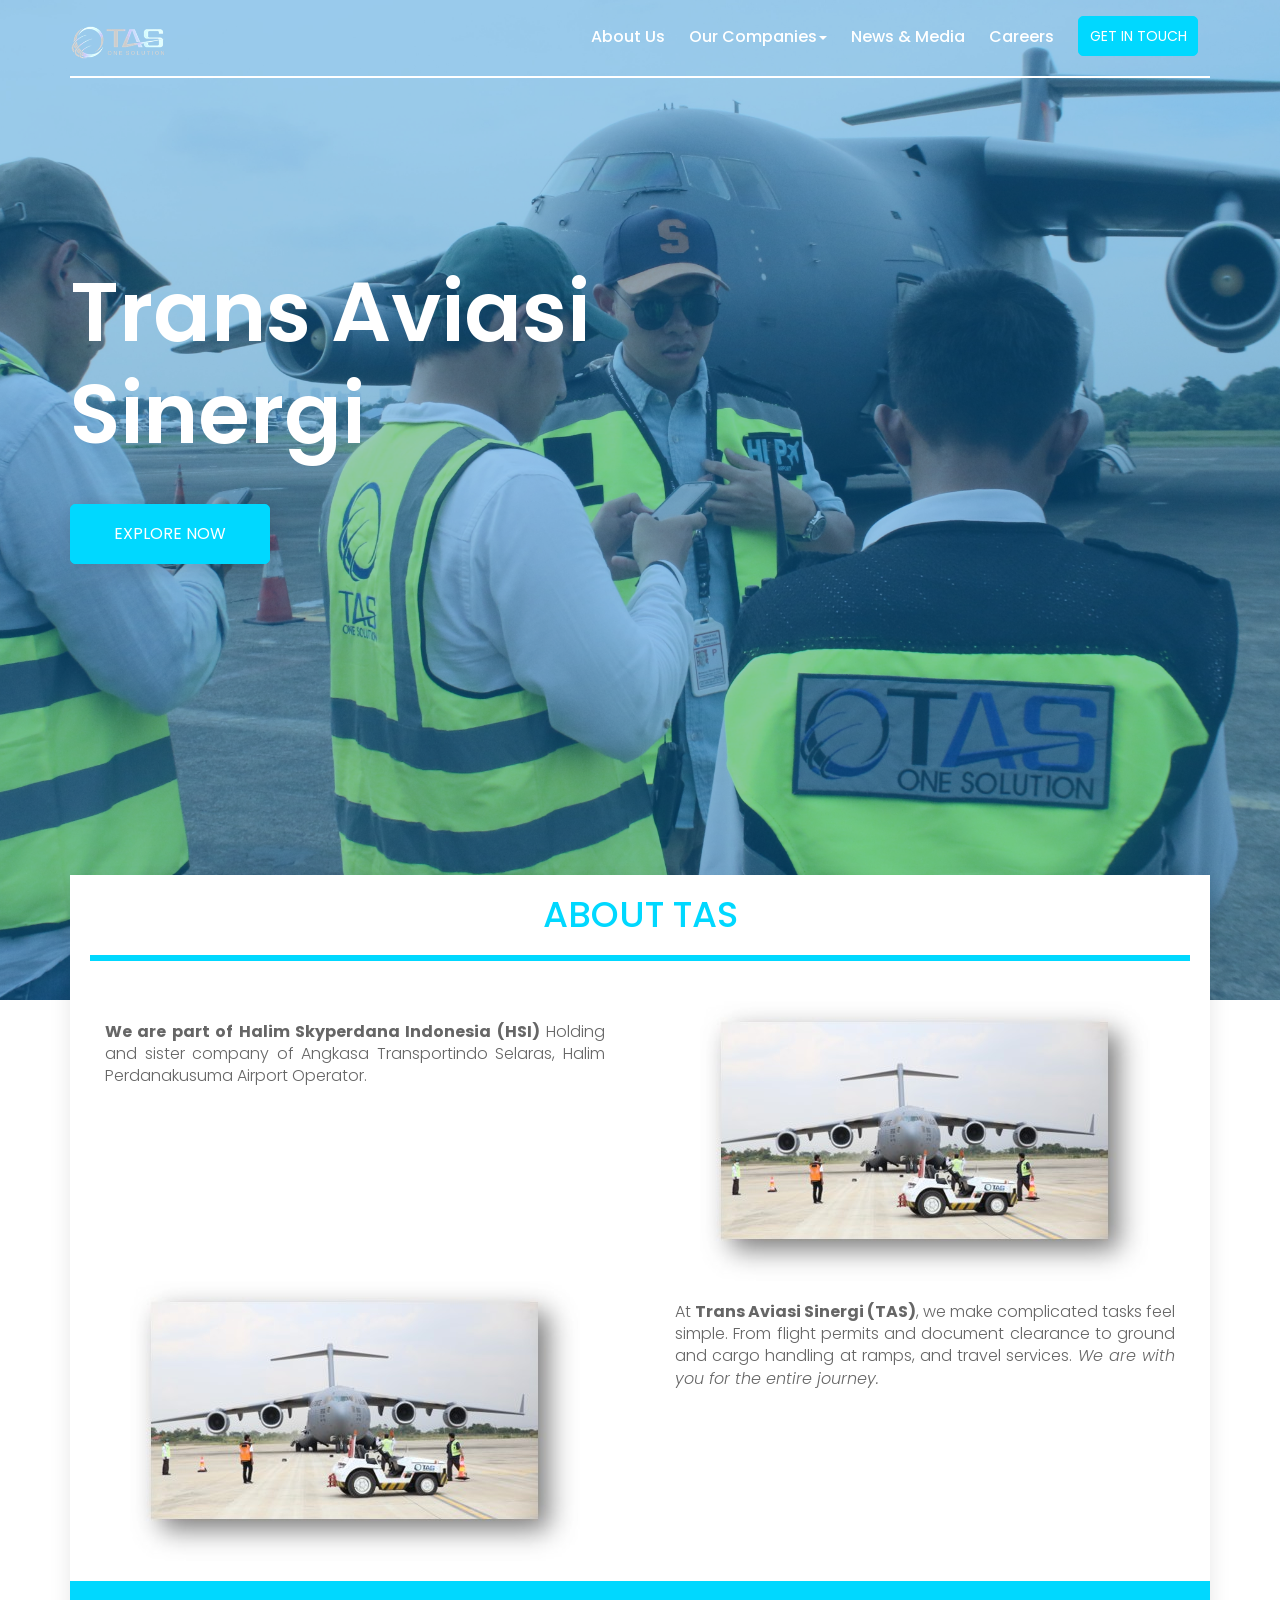
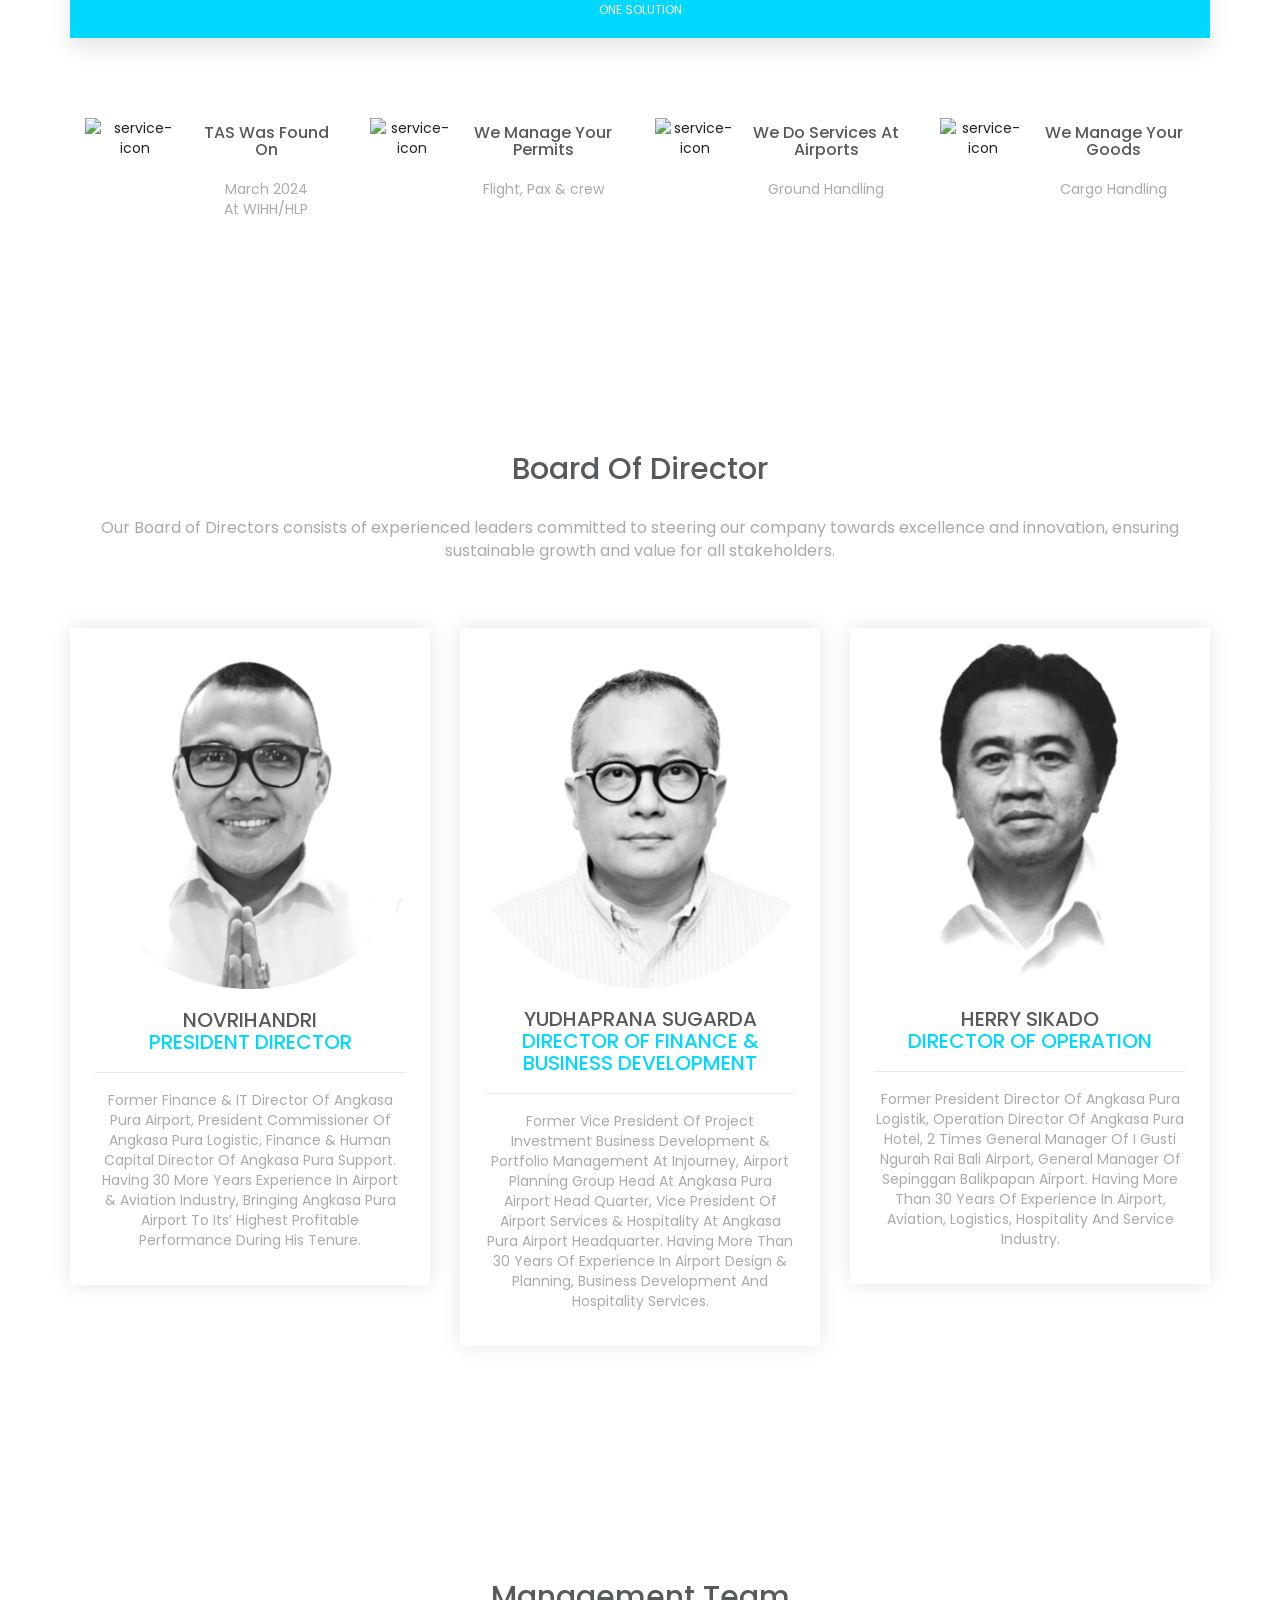
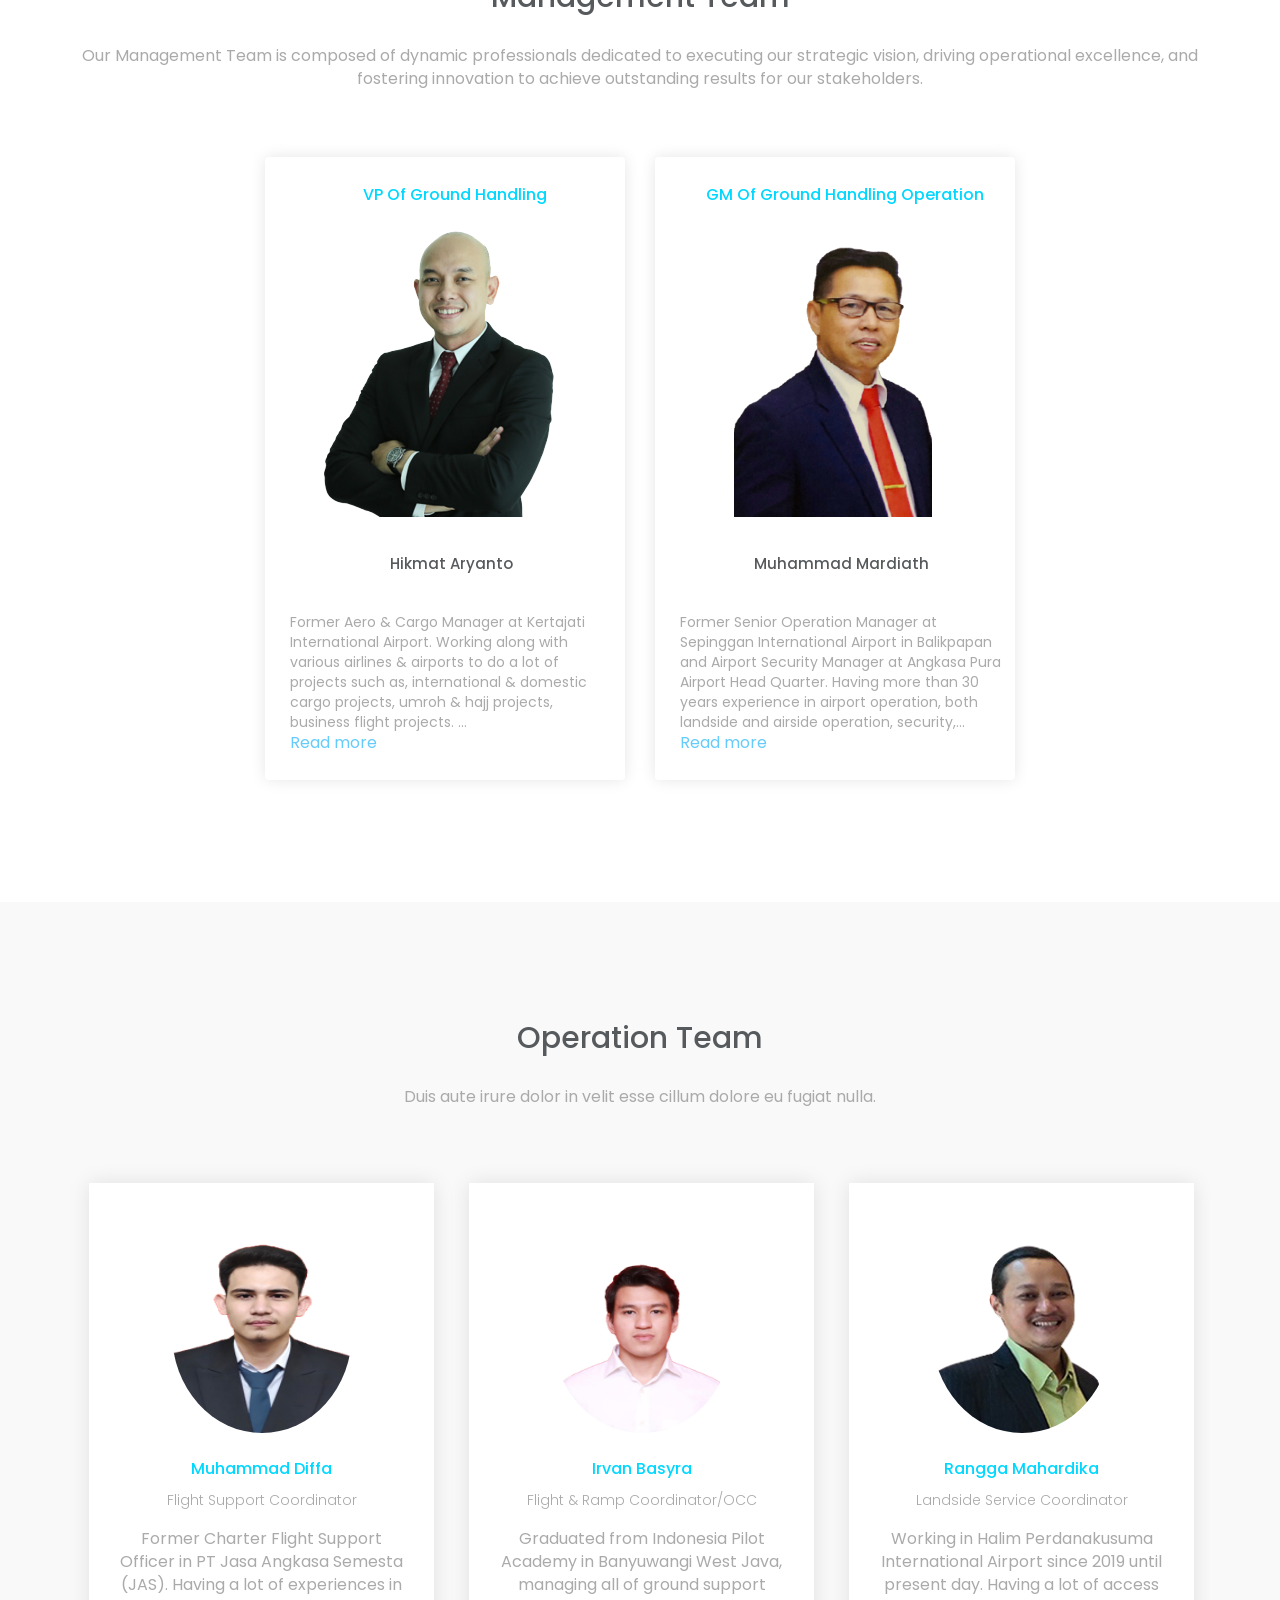
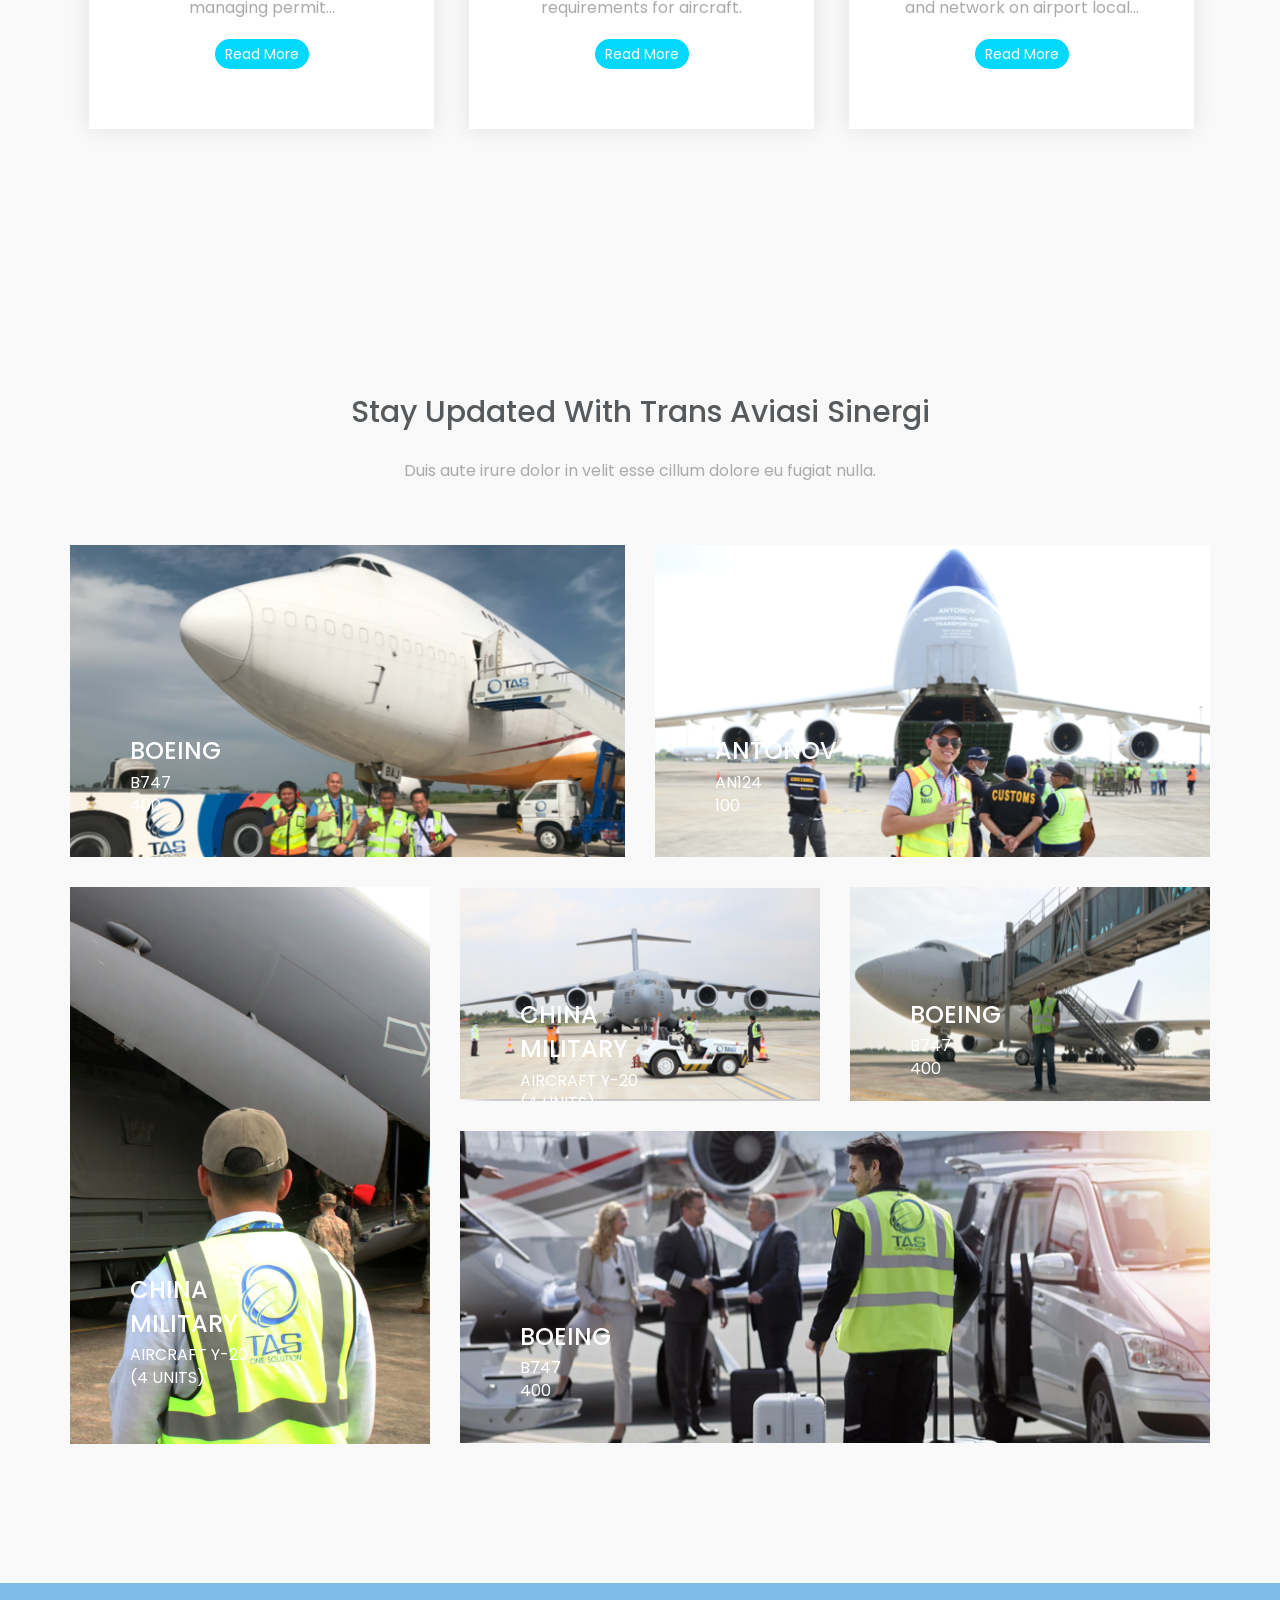
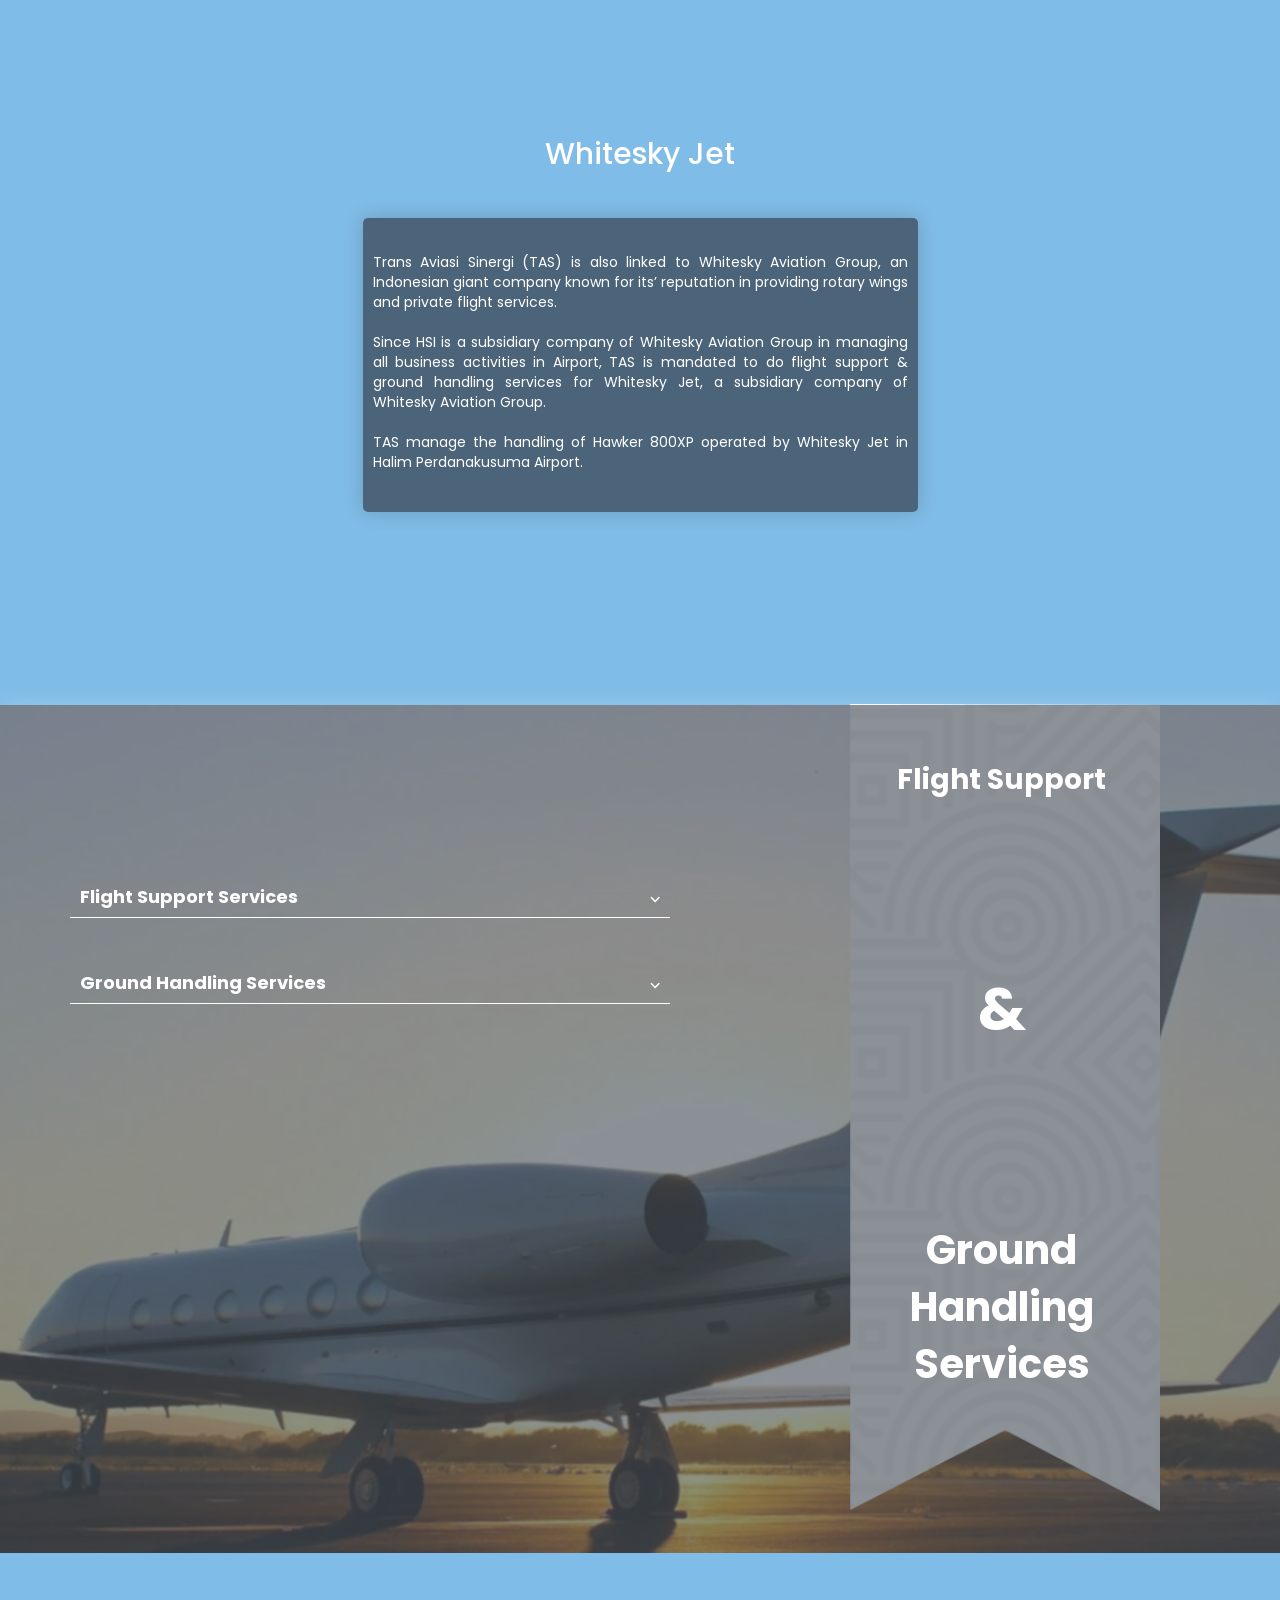
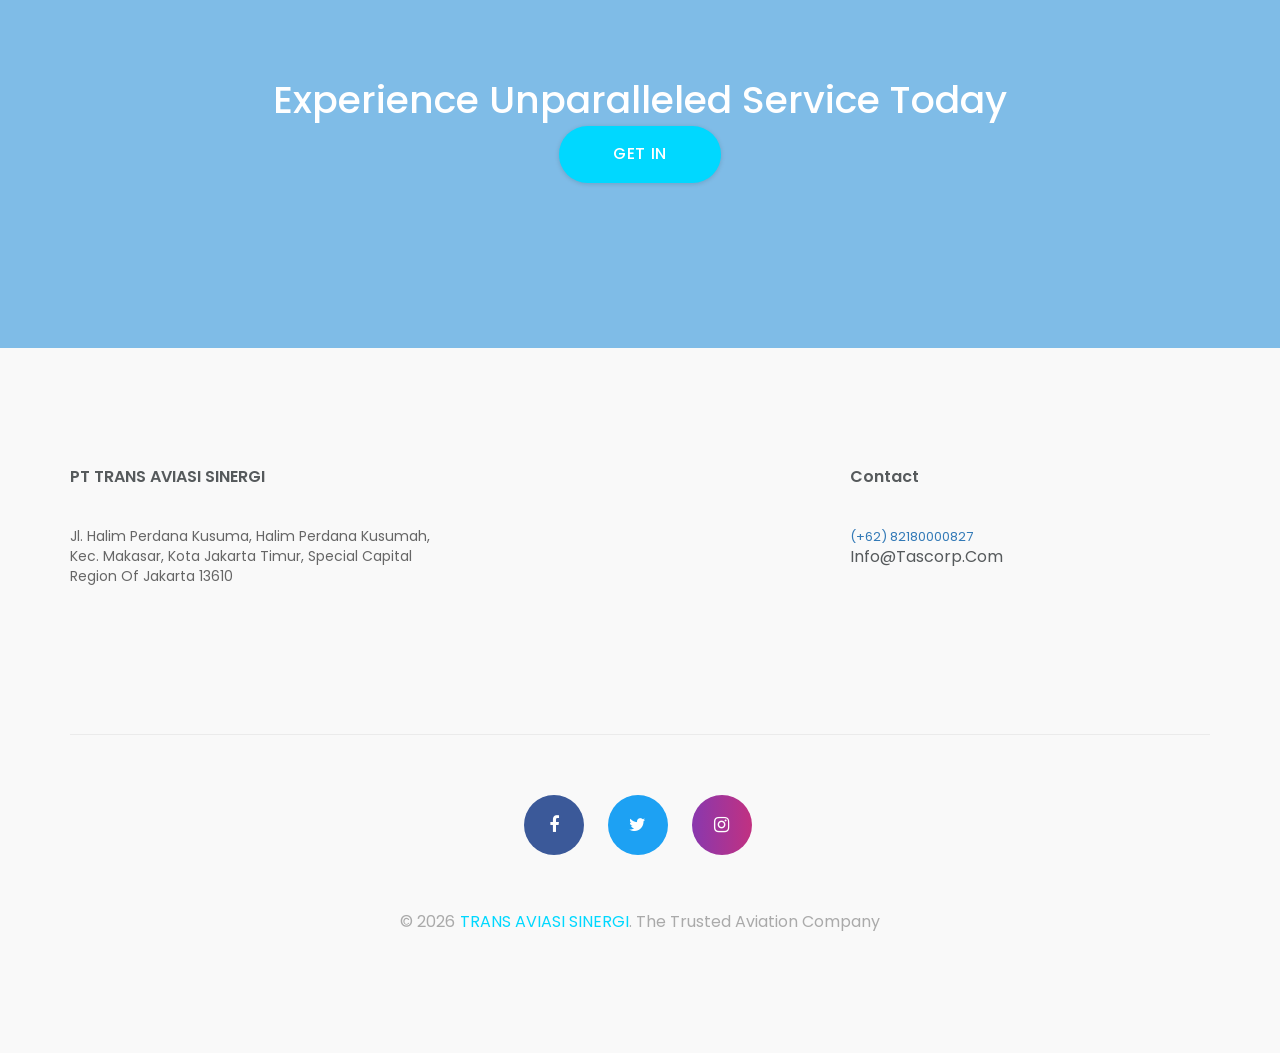
==== commit 1d9fe0c4: "Update index.html" ====
--- a/index.html
+++ b/index.html
@@ -1,51 +1,1208 @@
 <!DOCTYPE html>
-<html lang="en">
-<head>
-  <meta charset="UTF-8" />
-  <meta name="viewport" content="width=device-width, initial-scale=1.0"/>
-  <title>Ucapan Ulang Tahun</title>
-  <style>
-    body {
-      background: linear-gradient(to right, #00b4db, #0083b0);
-      color: white;
-      font-family: 'Segoe UI', Tahoma, Geneva, Verdana, sans-serif;
-      text-align: center;
-      padding: 100px;
-    }
-    .birthday-card {
-      background-color: rgba(255, 255, 255, 0.1);
-      padding: 40px;
-      border-radius: 20px;
-      box-shadow: 0 10px 30px rgba(0, 0, 0, 0.3);
-      max-width: 600px;
-      margin: 0 auto;
-    }
-    h1 {
-      font-size: 3rem;
-      margin-bottom: 10px;
-    }
-    p {
-      font-size: 1.5rem;
-    }
-  </style>
-</head>
-<body>
-  <div class="birthday-card" id="birthdayMessage"></div>
-
-  <script>
-    const name = "Digo Antonio";
-    const age = 24;
-
-    const message = `
-      <h1>🎉 Selamat Ulang Tahun 🎉</h1>
-      <p>Halo ${name},</p>
-      <p>Selamat ulang tahun yang ke-${age}! 🥳</p>
-      <p>Semoga di usia yang ke-${age} ini, kamu selalu diberi kesehatan, kebahagiaan, dan kesuksesan dalam setiap langkahmu.</p>
-      <p>Teruslah menjadi pribadi yang menginspirasi dan tidak pernah lelah mengejar mimpi!</p>
-      <p>🎂🎁🎈</p>
-    `;
-
-    document.getElementById('birthdayMessage').innerHTML = message;
-  </script>
-</body>
+<html class="no-js" lang="en">
+  <head>
+    <!-- META DATA -->
+    <meta charset="utf-8" />
+    <meta http-equiv="X-UA-Compatible" content="IE=edge" />
+    <meta name="viewport" content="width=device-width, initial-scale=1" />
+    <!-- The above 3 meta tags *must* come first in the head; any other head content must come *after* these tags -->
+
+    <!--font-family-->
+    <link
+      href="https://fonts.googleapis.com/css?family=Rufina:400,700"
+      rel="stylesheet"
+    />
+
+    <link
+      href="https://fonts.googleapis.com/css?family=Poppins:100,200,300,400,500,600,700,800,900"
+      rel="stylesheet"
+    />
+
+    <!-- TITLE OF SITE -->
+    <title>TRANS AVIASI SINERGI</title>
+
+    <!-- favicon img -->
+    <link
+      rel="shortcut icon"
+      type="image/icon"
+      href="assets/logo/favicon-32x32.png"
+    />
+
+    <!--font-awesome.min.css-->
+    <link rel="stylesheet" href="assets/css/font-awesome.min.css" />
+
+    <!--animate.css-->
+    <link rel="stylesheet" href="assets/css/animate.css" />
+
+    <!--hover.css-->
+    <link rel="stylesheet" href="assets/css/hover-min.css" />
+
+    <!--datepicker.css-->
+    <link rel="stylesheet" href="assets/css/datepicker.css" />
+
+    <!--owl.carousel.css-->
+    <link rel="stylesheet" href="assets/css/owl.carousel.min.css" />
+    <link rel="stylesheet" href="assets/css/owl.theme.default.min.css" />
+
+    <!-- range css-->
+    <link rel="stylesheet" href="assets/css/jquery-ui.min.css" />
+
+    <!--bootstrap.min.css-->
+    <link rel="stylesheet" href="assets/css/bootstrap.min.css" />
+
+    <!-- bootsnav -->
+    <link rel="stylesheet" href="assets/css/bootsnav.css" />
+
+    <!--style.css-->
+    <link rel="stylesheet" href="assets/css/style.css" />
+
+    <!--responsive.css-->
+    <link rel="stylesheet" href="assets/css/responsive.css" />
+
+    <!-- HTML5 shim and Respond.js for IE8 support of HTML5 elements and media queries -->
+    <!-- WARNING: Respond.js doesn't work if you view the page via file:// -->
+
+    <!--[if lt IE 9]>
+      <script src="https://oss.maxcdn.com/html5shiv/3.7.3/html5shiv.min.js"></script>
+      <script src="https://oss.maxcdn.com/respond/1.4.2/respond.min.js"></script>
+    <![endif]-->
+  </head>
+
+  <body>
+    <!--[if lte IE 9]>
+      <p class="browserupgrade">
+        You are using an <strong>outdated</strong> browser. Please
+        <a href="https://browsehappy.com/">upgrade your browser</a> to improve
+        your experience and security.
+      </p>
+    <![endif]-->
+
+    <!-- main-menu Start -->
+    <header class="top-area">
+      <div class="header-area">
+        <div class="container">
+          <div class="row">
+            <div class="col-sm-2">
+              <div class="logo">
+                <a href="index.html">
+                  <img
+                    src="./assets/images/Navbar/Logo.png"
+                    alt="TAS Logo"
+                    width="100"
+                    height="auto"
+                /></a>
+              </div>
+              <!-- /.logo-->
+            </div>
+            <!-- /.col-->
+            <div class="col-sm-10">
+              <div class="main-menu">
+                <!-- Brand and toggle get grouped for better mobile display -->
+                <div class="navbar-header">
+                  <button
+                    type="button"
+                    class="navbar-toggle"
+                    data-toggle="collapse"
+                    data-target=".navbar-collapse"
+                  >
+                    <i class="fa fa-bars"></i></button
+                  ><!-- / button-->
+                </div>
+                <!-- /.navbar-header-->
+                <div class="collapse navbar-collapse">
+                  <ul class="nav navbar-nav navbar-right">
+                    <li class="smooth-menu">
+                      <a href="#about-us">About Us</a>
+                    </li>
+                    <li class="dropdown">
+                      <a href="#" class="dropdown-toggle" data-toggle="dropdown"
+                        >Our Companies<span class="caret"></span
+                      ></a>
+                      <ul class="dropdown-menu transparant">
+                        <li><a href="#gallery">Gallery</a></li>
+                        <li>
+                          <a href="#popular-destinations"
+                            >Popular Destinations</a
+                          >
+                        </li>
+                      </ul>
+                    </li>
+                    <li class="smooth-menu">
+                      <a href="#pack">News & Media</a>
+                    </li>
+                    <li class="smooth-menu">
+                      <a href="#spo">Careers</a>
+                    </li>
+                    <li>
+                      <button class="book-btn">GET IN TOUCH</button>
+                    </li>
+                    <!--/.project-btn-->
+                  </ul>
+                </div>
+                <!-- /.navbar-collapse -->
+              </div>
+              <!-- /.main-menu-->
+            </div>
+            <!-- /.col-->
+          </div>
+          <!-- /.row -->
+          <div class="home-border"></div>
+          <!-- /.home-border-->
+        </div>
+        <!-- /.container-->
+      </div>
+      <!-- /.header-area -->
+    </header>
+    <!-- /.top-area-->
+    <!-- main-menu End -->
+
+    <!--about-us start -->
+    <section id="home" class="about-us">
+      <div class="container">
+        <div class="about-us-content">
+          <div class="row">
+            <div class="col-sm-12">
+              <div class="single-about-us">
+                <div class="about-us-txt">
+                  <h2>Trans Aviasi Sinergi</h2>
+                  <div class="about-btn">
+                    <button class="about-view">explore now</button>
+                  </div>
+                  <!--/.about-btn-->
+                </div>
+                <!--/.about-us-txt-->
+              </div>
+              <!--/.single-about-us-->
+            </div>
+            <!--/.col-->
+            <div class="col-sm-0">
+              <div class="single-about-us"></div>
+              <!--/.single-about-us-->
+            </div>
+            <!--/.col-->
+          </div>
+          <!--/.row-->
+        </div>
+        <!--/.about-us-content-->
+      </div>
+      <!--/.container-->
+    </section>
+    <!--/.about-us-->
+    <!--about-us end -->
+
+    <!--travel-box start-->
+    <section id="about-us" class="travel-box bg-gradient py-5 text-white">
+      <div class="container">
+        <div class="row justify-content-center">
+          <div class="col-md-12">
+            <div
+              class="single-travel-boxes shadow-lg p-5 rounded bg-white text-dark"
+            >
+              <div id="desc-tabs" class="desc-tabs">
+                <div class="text-center" style="padding: 20px">
+                  <h1 class="text-uppercase fw-bold" style="color: #00d8ff">
+                    About TAS
+                  </h1>
+                  <hr class="mx-auto" style="border: 3px solid #00d8ff" />
+                </div>
+                <div class="container-fluid">
+                  <div class="row mb-4">
+                    <div class="col-md-6 d-flex align-items-center">
+                      <p
+                        class="lead"
+                        style="
+                          padding: 20px;
+                          text-align: justify;
+                          font-size: medium;
+                        "
+                      >
+                        <strong
+                          >We are part of Halim Skyperdana Indonesia
+                          (HSI)</strong
+                        >
+                        Holding and sister company of Angkasa Transportindo
+                        Selaras, Halim Perdanakusuma Airport Operator.
+                      </p>
+                    </div>
+                    <div class="col-md-6 text-center">
+                      <img
+                        src="./assets/images/home/TAS Operations.jpg"
+                        class="img-fluid rounded shadow"
+                        alt="TAS Services"
+                      />
+                    </div>
+                  </div>
+                  <div class="row m-4">
+                    <div class="col-md-6 text-center">
+                      <img
+                        src="./assets/images/home/TAS Operations.jpg"
+                        class="img-fluid rounded shadow"
+                        alt="TAS Operations"
+                      />
+                    </div>
+                    <div class="col-md-6 d-flex align-items-center">
+                      <p
+                        class="lead"
+                        style="
+                          padding: 20px;
+                          text-align: justify;
+                          font-size: medium;
+                        "
+                      >
+                        At <strong>Trans Aviasi Sinergi (TAS)</strong>, we make
+                        complicated tasks feel simple. From flight permits and
+                        document clearance to ground and cargo handling at
+                        ramps, and travel services.
+                        <em>We are with you for the entire journey.</em>
+                      </p>
+                    </div>
+                  </div>
+                </div>
+                <div
+                  class="text-center d-flex justify-content-center align-items-center"
+                  style="
+                    margin-top: 20px;
+                    padding: 20px;
+                    text-align: center;
+                    background-color: #00d8ff;
+                  "
+                >
+                  <p
+                    class="fw-bold text-white m-0"
+                    style="
+                      font-size: 1.2rem;
+                      margin: 0;
+                      padding: 0;
+                      color: #fff;
+                    "
+                  >
+                    ONE SOLUTION
+                  </p>
+                </div>
+              </div>
+              <!--/.desc-tabs-->
+            </div>
+            <!--/.single-travel-boxes-->
+          </div>
+          <!--/.col-->
+        </div>
+        <!--/.row-->
+      </div>
+      <!--/.container-->
+    </section>
+    <!--/.travel-box-->
+    <!--travel-box end-->
+
+    <!--service start-->
+    <section id="service" class="service">
+      <div class="container">
+        <div class="service-counter text-center">
+          <div class="col-md-3 col-sm-3">
+            <div class="single-service-box">
+              <div class="service-img">
+                <img
+                  src="https://img.icons8.com/?size=100&id=1oLBG0kBDnQO&format=png&color=00d8ff"
+                  width="90px"
+                  alt="service-icon"
+                />
+              </div>
+              <!--/.service-img-->
+              <div class="service-content">
+                <h2>
+                  <a href="#"> TAS was found on </a>
+                </h2>
+                <p>
+                  March 2024
+                  <br />
+                  At WIHH/HLP
+                </p>
+              </div>
+              <!--/.service-content-->
+            </div>
+            <!--/.single-service-box-->
+          </div>
+          <!--/.col-->
+
+          <div class="col-md-3 col-sm-3">
+            <div class="single-service-box">
+              <div class="service-img">
+                <img
+                  src="https://img.icons8.com/?size=100&id=101865&format=png&color=00d8ff"
+                  alt="service-icon"
+                />
+              </div>
+              <!--/.service-img-->
+              <div class="service-content">
+                <h2>
+                  <a href="#"> We manage your permits </a>
+                </h2>
+                <p>Flight, Pax & crew</p>
+              </div>
+              <!--/.service-content-->
+            </div>
+            <!--/.single-service-box-->
+          </div>
+          <!--/.col-->
+
+          <div class="col-md-3 col-sm-3">
+            <div class="single-service-box">
+              <div class="service-img">
+                <img
+                  src="https://img.icons8.com/?size=100&id=75nbCyfrTGeV&format=png&color=00d8ff"
+                  alt="service-icon"
+                />
+              </div>
+              <!--/.service-img-->
+              <div class="service-content">
+                <h2>
+                  <a href="#"> We do services at airports </a>
+                </h2>
+                <p>Ground Handling</p>
+              </div>
+              <!--/.service-content-->
+            </div>
+            <!--/.single-service-box-->
+          </div>
+          <!--/.col-->
+
+          <div class="col-md-3 col-sm-3">
+            <div class="single-service-box">
+              <div class="statistics-img">
+                <img
+                  src="https://img.icons8.com/?size=100&id=ODt7c6FPZPl4&format=png&color=00d8ff"
+                  alt="service-icon"
+                />
+              </div>
+              <!--/.service-img-->
+              <div class="service-content">
+                <h2>
+                  <a href="#"> We manage your goods </a>
+                </h2>
+                <p>Cargo Handling</p>
+              </div>
+              <!--/.service-content-->
+            </div>
+            <!--/.single-service-box-->
+          </div>
+          <!--/.col-->
+        </div>
+        <!--/.statistics-counter-->
+      </div>
+      <!--/.container-->
+    </section>
+    <!--/.service-->
+    <!--service end-->
+
+    <!--packages start-->
+    <section id="gallery" class="packages">
+      <div class="container">
+        <div class="gallary-header text-center">
+          <h2>Board of Director</h2>
+          <p>
+            Our Board of Directors consists of experienced leaders committed to
+            steering our company towards excellence and innovation, ensuring
+            sustainable growth and value for all stakeholders.
+          </p>
+        </div>
+        <!--/.gallery-header-->
+        <div class="packages-content">
+          <div class="row">
+            <div class="col-md-4 col-sm-6">
+              <div class="single-package-item">
+                <img
+                  src="assets/images/director/President.png"
+                  alt="package-place"
+                  class="Image-director"
+                />
+                <div class="single-package-item-txt">
+                  <h3 class="text-center">
+                    NOVRIHANDRI
+                    <br /><span style="color: #00d8ff">PRESIDENT DIRECTOR</span>
+                  </h3>
+                  <div class="packages-para">
+                    <p class="text-center">
+                      Former Finance & IT Director of Angkasa Pura Airport,
+                      President Commissioner of Angkasa Pura Logistic, Finance &
+                      Human Capital Director of Angkasa Pura Support. Having 30
+                      more years experience in airport & aviation industry,
+                      bringing Angkasa Pura Airport to its’ highest profitable
+                      performance during his tenure.
+                    </p>
+                  </div>
+                  <!--/.packages-para-->
+                </div>
+                <!--/.single-package-item-txt-->
+              </div>
+              <!--/.single-package-item-->
+            </div>
+            <!--/.col-->
+
+            <div class="col-md-4 col-sm-6">
+              <div class="single-package-item">
+                <img
+                  src="assets/images/director/Finanance & Business Development.png"
+                  alt="package-place"
+                />
+                <div class="single-package-item-txt">
+                  <h3 class="text-center">
+                    YUDHAPRANA SUGARDA
+                    <br /><span style="color: #00d8ff"
+                      >DIRECTOR OF FINANCE & BUSINESS DEVELOPMENT
+                    </span>
+                  </h3>
+                  <div class="packages-para">
+                    <p class="text-center">
+                      Former Vice President of Project Investment Business
+                      Development & Portfolio Management at Injourney, Airport
+                      Planning Group Head at Angkasa Pura Airport Head Quarter,
+                      Vice President of Airport Services & Hospitality at
+                      Angkasa Pura Airport Headquarter. Having more than 30
+                      years of experience in airport design & planning, business
+                      development and hospitality services.
+                    </p>
+                  </div>
+                  <!--/.packages-para-->
+                </div>
+                <!--/.single-package-item-txt-->
+              </div>
+              <!--/.single-package-item-->
+            </div>
+            <!--/.col-->
+
+            <div class="col-md-4 col-sm-6">
+              <div class="single-package-item">
+                <img
+                  src="assets/images/director/Operation.png"
+                  alt="package-place"
+                />
+                <div class="single-package-item-txt">
+                  <h3 class="text-center">
+                    HERRY SIKADO
+                    <br /><span style="color: #00d8ff"
+                      >DIRECTOR OF OPERATION
+                    </span>
+                  </h3>
+                  <div class="packages-para">
+                    <p class="text-center">
+                      Former President Director of Angkasa Pura Logistik,
+                      Operation Director of Angkasa Pura Hotel, 2 Times General
+                      Manager of I Gusti Ngurah Rai Bali Airport, General
+                      Manager of Sepinggan Balikpapan Airport. Having more than
+                      30 years of experience in airport, aviation, logistics,
+                      hospitality and service industry.
+                    </p>
+                  </div>
+                  <!--/.packages-para-->
+                </div>
+                <!--/.single-package-item-txt-->
+              </div>
+              <!--/.single-package-item-->
+            </div>
+            <!--/.col-->
+          </div>
+          <!--/.row-->
+        </div>
+        <!--/.packages-content-->
+      </div>
+      <!--/.container-->
+    </section>
+    <!--/.packages-->
+    <!--packages end-->
+
+    <!--blog start-->
+    <section id="blog" class="blog">
+      <div class="container">
+        <div class="blog-details">
+          <div class="gallary-header text-center">
+            <h2>Management Team</h2>
+            <p>
+              Our Management Team is composed of dynamic professionals dedicated
+              to executing our strategic vision, driving operational excellence,
+              and fostering innovation to achieve outstanding results for our
+              stakeholders.
+            </p>
+          </div>
+          <!--/.gallery-header-->
+          <div class="blog-content">
+            <div class="row">
+              <div class="col-sm-4 col-md-4 col-sm-offset-2">
+                <div class="thumbnail">
+                  <h2 class="text-center" style="color: #00d8ff">
+                    VP of Ground Handling
+                  </h2>
+                  <div class="thumbnail-img">
+                    <img
+                      src="assets/images/Management-Team/VP of Ground Handling.png"
+                      alt="blog-img"
+                    />
+                    <div class="thumbnail-img-overlay"></div>
+                    <!--/.thumbnail-img-overlay-->
+                  </div>
+                  <!--/.thumbnail-img-->
+                  <div class="caption">
+                    <div class="blog-txt">
+                      <h3 class="text-center">
+                        <a href="#"> Hikmat Aryanto </a>
+                      </h3>
+                      <p id="text">
+                        Former Aero & Cargo Manager at Kertajati International
+                        Airport. Working along with various airlines & airports
+                        to do a lot of projects such as, international &
+                        domestic cargo projects, umroh & hajj projects, business
+                        flight projects.
+                        <span class="dots">...</span>
+                        <span class="more" style="display: none">
+                          Having decent networking and relationship with
+                          regulators, ground handling companies, forwarding
+                          agents and travel agents.
+                        </span>
+                      </p>
+                      <a
+                        href="#"
+                        class="readMoreBtn"
+                        onclick="toggleReadMore(event, 1)"
+                        >Read more</a
+                      >
+                    </div>
+                    <!--/.blog-txt-->
+                  </div>
+                  <!--/.caption-->
+                </div>
+                <!--/.thumbnail-->
+              </div>
+              <!--/.col-->
+
+              <div class="col-sm-4 col-md-4">
+                <div class="thumbnail">
+                  <h2 class="text-center" style="color: #00d8ff">
+                    GM of Ground Handling Operation
+                  </h2>
+                  <div class="thumbnail-img">
+                    <img
+                      src="assets/images/Management-Team/GM of Ground Handling Operation.png"
+                      alt="blog-img"
+                    />
+                    <div class="thumbnail-img-overlay"></div>
+                    <!--/.thumbnail-img-overlay-->
+                  </div>
+                  <!--/.thumbnail-img-->
+                  <div class="caption">
+                    <div class="blog-txt">
+                      <h3 class="text-center">
+                        <a href="#"> Muhammad Mardiath </a>
+                      </h3>
+                      <p>
+                        Former Senior Operation Manager at Sepinggan
+                        International Airport in Balikpapan and Airport Security
+                        Manager at Angkasa Pura Airport Head Quarter. Having
+                        more than 30 years experience in airport operation, both
+                        landside and airside operation, security,<span
+                          class="dots"
+                          >...</span
+                        >
+                        <span class="more" style="display: none">
+                          safety and fire fighting.</span
+                        >
+                      </p>
+                      <a
+                        href="#"
+                        class="readMoreBtn"
+                        onclick="toggleReadMore(event, 2)"
+                        >Read more</a
+                      >
+                    </div>
+                    <!--/.blog-txt-->
+                  </div>
+                  <!--/.caption-->
+                </div>
+                <!--/.thumbnail-->
+              </div>
+              <!--/.col-->
+            </div>
+            <!--/.row-->
+          </div>
+          <!--/.blog-content-->
+        </div>
+        <!--/.blog-details-->
+      </div>
+      <!--/.container-->
+    </section>
+    <!--/.blog-->
+    <!--blog end-->
+
+    <!-- testemonial Start -->
+    <section class="testemonial">
+      <div class="container">
+        <div class="gallary-header text-center">
+          <h2>Operation Team</h2>
+          <p>
+            Duis aute irure dolor in velit esse cillum dolore eu fugiat nulla.
+          </p>
+        </div>
+        <!--/.gallery-header-->
+
+        <div class="owl-carousel owl-theme" id="testemonial-carousel">
+          <div class="home1-testm item">
+            <div class="home1-testm-single text-center">
+              <div class="home1-testm-img">
+                <img
+                  src="assets/images/Operation-Team/Flight Support Coordinator.png"
+                  alt="img"
+                />
+              </div>
+              <!--/.home1-testm-img-->
+              <div class="home1-testm-txt">
+                <span class="icon section-icon">
+                  <h3>
+                    <a href="#"> Muhammad Diffa </a>
+                  </h3>
+                  <h4>Flight Support Coordinator</h4>
+                </span>
+                <p class="short-text">
+                  Former Charter Flight Support Officer in PT Jasa Angkasa
+                  Semesta (JAS). Having a lot of experiences in managing
+                  permit...
+                </p>
+                <p class="full-text" style="display: none">
+                  Former Charter Flight Support Officer in PT Jasa Angkasa
+                  Semesta (JAS). Having a lot of experiences in managing permit
+                  of international unscheduled flights for passenger, cargo &
+                  special purpose flights. Working along with plenty of domestic
+                  & global flight supports.
+                </p>
+                <button class="read-more-btn">Read More</button>
+              </div>
+              <!--/.home1-testm-txt-->
+            </div>
+            <!--/.home1-testm-single-->
+          </div>
+          <!--/.item-->
+
+          <div class="home1-testm item">
+            <div class="home1-testm-single text-center">
+              <div class="home1-testm-img">
+                <img
+                  src="assets/images/Operation-Team/Flight & Ramp Coordinator - OCC.png"
+                  alt="img"
+                />
+              </div>
+              <!--/.home1-testm-img-->
+              <div class="home1-testm-txt">
+                <span class="icon section-icon">
+                  <h3>
+                    <a href="#"> Irvan Basyra </a>
+                  </h3>
+                  <h4>Flight & Ramp Coordinator/OCC</h4>
+                </span>
+                <p class="short-text">
+                  Graduated from Indonesia Pilot Academy in Banyuwangi West
+                  Java, managing all of ground support requirements for
+                  aircraft.
+                </p>
+                <p class="full-text" style="display: none">
+                  Graduated from Indonesia Pilot Academy in Banyuwangi West
+                  Java, managing all of ground support requirements for
+                  aircraft. Working in detailed and advanced preparation method
+                  as what a pilot must do in pre & post flight protocols.
+                </p>
+                <button class="read-more-btn">Read More</button>
+              </div>
+              <!--/.home1-testm-txt-->
+            </div>
+            <!--/.home1-testm-single-->
+          </div>
+          <!--/.item-->
+
+          <div class="home1-testm item">
+            <div class="home1-testm-single text-center">
+              <div class="home1-testm-img">
+                <img
+                  src="assets/images/Operation-Team/Landside Service Coordinator.png"
+                  alt="img"
+                />
+              </div>
+              <!--/.home1-testm-img-->
+              <div class="home1-testm-txt">
+                <span class="icon section-icon">
+                  <h3>
+                    <a href="#">Rangga Mahardika </a>
+                  </h3>
+                  <h4>Landside Service Coordinator</h4>
+                </span>
+
+                <p class="short-text">
+                  Working in Halim Perdanakusuma International Airport since
+                  2019 until present day. Having a lot of access and network on
+                  airport local...
+                </p>
+                <p class="full-text" style="display: none">
+                  Working in Halim Perdanakusuma International Airport since
+                  2019 until present day. Having a lot of access and network on
+                  airport local authority and stakeholders such as Customs,
+                  Imigration, Quarantine, Ground Handling Companies & Tenants.
+                </p>
+                <button class="read-more-btn">Read More</button>
+              </div>
+              <!--/.home1-testm-txt-->
+            </div>
+            <!--/.home1-testm-single-->
+          </div>
+          <!--/.item-->
+        </div>
+        <!--/.testemonial-carousel-->
+      </div>
+      <!--/.container-->
+    </section>
+    <!--/.testimonial-->
+    <!-- testemonial End -->
+
+    <!--galley start-->
+    <section id="pack" class="gallery">
+      <div class="container">
+        <div class="gallery-details">
+          <div class="gallary-header text-center">
+            <h2>Stay Updated with Trans Aviasi Sinergi</h2>
+            <p>
+              Duis aute irure dolor in velit esse cillum dolore eu fugiat nulla.
+            </p>
+          </div>
+          <!--/.gallery-header-->
+          <div class="gallery-box">
+            <div class="gallery-content">
+              <div class="filtr-container">
+                <div class="row">
+                  <div class="col-md-6">
+                    <div class="filtr-item">
+                      <img
+                        src="assets/images/Wide-Body-Aircraft/Image-4.png"
+                        alt="portfolio image"
+                      />
+                      <div class="item-title">
+                        <a href="#"> BOEING </a>
+                        <p><span>B747</span><br /><span>400</span></p>
+                      </div>
+                      <!-- /.item-title -->
+                    </div>
+                    <!-- /.filtr-item -->
+                  </div>
+                  <!-- /.col -->
+
+                  <div class="col-md-6">
+                    <div class="filtr-item">
+                      <img
+                        src="assets/images/Wide-Body-Aircraft/Image-2.png"
+                        alt="portfolio image"
+                      />
+                      <div class="item-title">
+                        <a href="#"> ANTONOV </a>
+                        <p><span>AN124</span><br /><span>100</span></p>
+                      </div>
+
+                      <!-- /.item-title-->
+                    </div>
+                    <!-- /.filtr-item -->
+                  </div>
+                  <!-- /.col -->
+
+                  <div class="col-md-4">
+                    <div class="filtr-item">
+                      <img
+                        src="assets/images/Wide-Body-Aircraft/Image-6.jpg"
+                        alt="portfolio image"
+                      />
+                      <div class="item-title">
+                        <a href="#"> CHINA MILITARY </a>
+                        <p>
+                          <span>AIRCRAFT Y-20 </span><br /><span
+                            >(4 UNITS)</span
+                          >
+                        </p>
+                      </div>
+                      <!-- /.item-title -->
+                    </div>
+                    <!-- /.filtr-item -->
+                  </div>
+                  <!-- /.col -->
+
+                  <div class="col-md-4">
+                    <div class="filtr-item">
+                      <img
+                        src="assets/images/Wide-Body-Aircraft/Image-1.png"
+                        alt="portfolio image"
+                      />
+                      <div class="item-title">
+                        <a href="#"> CHINA MILITARY </a>
+                        <p>
+                          <span>AIRCRAFT Y-20 </span><br /><span
+                            >(4 UNITS)</span
+                          >
+                        </p>
+                      </div>
+                      <!-- /.item-title-->
+                    </div>
+                    <!-- /.filtr-item -->
+                  </div>
+                  <!-- /.col -->
+
+                  <div class="col-md-4">
+                    <div class="filtr-item">
+                      <img
+                        src="assets/images/Wide-Body-Aircraft/Image-3.png"
+                        alt="portfolio image"
+                      />
+                      <div class="item-title">
+                        <a href="#"> BOEING </a>
+                        <p><span>B747</span><br /><span>400</span></p>
+                      </div>
+                      <!-- /.item-title-->
+                    </div>
+                    <!-- /.filtr-item -->
+                  </div>
+                  <!-- /.col -->
+
+                  <div class="col-md-8">
+                    <div class="filtr-item">
+                      <img
+                        src="assets/images/Wide-Body-Aircraft/Image-7.png"
+                        alt="portfolio image"
+                      />
+                      <div class="item-title">
+                        <a href="#"> BOEING </a>
+                        <p><span>B747</span><br /><span>400</span></p>
+                      </div>
+                      <!-- /.item-title-->
+                    </div>
+                    <!-- /.filtr-item -->
+                  </div>
+                  <!-- /.col -->
+                </div>
+                <!-- /.row -->
+              </div>
+              <!-- /.filtr-container-->
+            </div>
+            <!-- /.gallery-content -->
+          </div>
+          <!--/.galley-box-->
+        </div>
+        <!--/.gallery-details-->
+      </div>
+      <!--/.container-->
+    </section>
+    <!--/.gallery-->
+    <!--gallery end-->
+
+    <!--discount-offer start-->
+    <section class="discount-offer">
+      <div class="container">
+        <div class="row">
+          <div class="col-sm-12">
+            <div class="dicount-offer-content text-center">
+              <h2>Whitesky Jet</h2>
+              <div class="campaign-timer">
+                <p class="campaign-detail">
+                  Trans Aviasi Sinergi (TAS) is also linked to Whitesky Aviation
+                  Group, an Indonesian giant company known for its’ reputation
+                  in providing rotary wings and private flight services.
+                </p>
+                <p class="campaign-detail">
+                  Since HSI is a subsidiary company of Whitesky Aviation Group
+                  in managing all business activities in Airport, TAS is
+                  mandated to do flight support & ground handling services for
+                  Whitesky Jet, a subsidiary company of Whitesky Aviation Group.
+                </p>
+                <p class="campaign-detail">
+                  TAS manage the handling of Hawker 800XP operated by Whitesky
+                  Jet in Halim Perdanakusuma Airport.
+                </p>
+              </div>
+              <!--/.campaign-timer-->
+              <!-- <div class="about-btn">
+                <button class="about-view discount-offer-btn">join now</button>
+              </div>-->
+              <!--/.about-btn-->
+            </div>
+            <!-- /.dicount-offer-content-->
+          </div>
+          <!-- /.col-->
+        </div>
+        <!-- /.row-->
+      </div>
+      <!-- /.container-->
+    </section>
+    <!-- /.discount-offer-->
+    <!--discount-offer end-->
+
+    <!--special-offer start-->
+    <section id="spo" class="special-offer">
+      <div class="container">
+        <div class="special-offer-content">
+          <div class="row order" style="display: flex; flex-wrap: wrap">
+            <div class="col-sm-8">
+              <div class="single-special-offer accordion">
+                <div class="single-special-offer-txt">
+                  <div class="accordion-item">
+                    <h2 class="accordion-header">
+                      <button class="accordion-button">
+                        Flight Support Services
+                        <span class="accordion-arrow">⌵</span>
+                      </button>
+                    </h2>
+                    <div
+                      class="packages-review special-offer-review accordion-content"
+                    >
+                      <ul class="list-with-dots text-white">
+                        <li>
+                          Security Clearance for Air Crew, Passanger & Cargo
+                        </li>
+                        <li>Flight Clearance</li>
+                        <li>Slot Approval</li>
+                        <li>CIQ Coordination</li>
+                      </ul>
+                    </div>
+                  </div>
+
+                  <!--/.packages-review-->
+                  <div class="accordion-item">
+                    <h2 class="accordion-header">
+                      <button class="accordion-button">
+                        Ground Handling Services
+                        <span class="accordion-arrow">⌵</span>
+                      </button>
+                    </h2>
+                    <div class="special-offer-para accordion-content">
+                      <ul class="list-with-dots text-white">
+                        <li>AMC Escorting & Marshalling</li>
+                        <li>Towing & Pusing Back</li>
+                        <li>Fuel Provision Service</li>
+                        <li>Water & Lavatory Service</li>
+                        <li>Nitrogen & Oxigen Service</li>
+                        <li>Cargo Management & Fueling Service</li>
+                        <li>Land Transport & Hotel Arrangement</li>
+                      </ul>
+                    </div>
+                  </div>
+
+                  <!--/.packages-para-->
+                  <!--<div class="offer-btn-group">
+                    <div class="about-btn">
+                      <button class="about-view packages-btn offfer-btn">
+                        make tour
+                      </button>
+                    </div>-->
+                  <!--/.about-btn-->
+                  <!--<div class="about-btn">
+                      <button class="about-view packages-btn">book now</button>
+                    </div>-->
+                  <!--/.about-btn-->
+                  <!--</div>-->
+                  <!--/.offer-btn-group-->
+                </div>
+                <!--/.single-special-offer-txt-->
+              </div>
+              <!--/.single-special-offer-->
+            </div>
+            <!--/.col-->
+            <div class="col-sm-4">
+              <div class="single-special-offer">
+                <div class="single-special-offer-bg">
+                  <img
+                    src="assets/images/offer/offer-shape.png"
+                    alt="offer-shape"
+                  />
+                </div>
+                <!--/.single-special-offer-bg-->
+                <div class="single-special-shape-txt">
+                  <h3 style="font-size: 200%">Flight Support</h3>
+                  <h4 style="font-size: 200%"><span>&</span><br /></h4>
+                  <p>
+                    <span style="font-size: 200%">Ground</span><br /><span
+                      style="font-size: 200%"
+                      >Handling</span
+                    ><br /><span style="font-size: 200%">Services</span>
+                  </p>
+                </div>
+
+                <!--/.single-special-shape-txt-->
+              </div>
+              <!--/.single-special-offer-->
+            </div>
+            <!--/.col-->
+          </div>
+          <!--/.row-->
+        </div>
+        <!--/.special-offer-content-->
+      </div>
+      <!--/.container-->
+    </section>
+    <!--/.special-offer end-->
+    <!--special-offer end-->
+
+    <!--subscribe start-->
+    <section id="subs" class="subscribe">
+      <video
+        class="bg-video"
+        id="scrollVideo"
+        playsinline
+        loop
+        class="video rounded"
+      >
+        <source src="assets/video/JetPribadi.mp4" type="video/mp4" />
+        Your browser does not support the video tag.
+      </video>
+      <div class="container">
+        <div class="subscribe-title text-center">
+          <h2>Experience unparalleled service today</h2>
+          <button class="appsLand-btn subscribe-btn">Get In</button>
+        </div>
+        <!--<form>
+          <div class="row">
+            <div class="col-md-6 col-md-offset-3 col-sm-8 col-sm-offset-2">
+              <div class="custom-input-group">
+                <input
+                  type="email"
+                  class="form-control"
+                  placeholder="Enter your Email Here"
+                />
+                <button class="appsLand-btn subscribe-btn">Subscribe</button>
+                <div class="clearfix"></div>
+                <i class="fa fa-envelope"></i>
+              </div>
+            </div>
+          </div>
+        </form>-->
+      </div>
+    </section>
+    <!--subscribe end-->
+
+    <!-- footer-copyright start -->
+    <footer class="footer-copyright">
+      <div class="container">
+        <div class="footer-content">
+          <div class="row">
+            <div class="col-sm-4">
+              <div class="single-footer-item">
+                <h2>PT TRANS AVIASI SINERGI</h2>
+                <div class="single-footer-txt">
+                  <p>
+                    Jl. Halim Perdana Kusuma, Halim Perdana Kusumah, Kec.
+                    Makasar, Kota Jakarta Timur, Special Capital Region of
+                    Jakarta 13610
+                  </p>
+                </div>
+              </div>
+              <!--/.single-footer-item-->
+            </div>
+            <!--/.col-->
+
+            <div class="col-sm-4">
+              <div class="single-footer-item">
+                <!--/.single-footer-txt-->
+              </div>
+              <!--/.single-footer-item-->
+            </div>
+            <!--/.col-->
+
+            <div class="col-sm-4">
+              <div class="single-footer-item text-center">
+                <h2 class="text-left">contact</h2>
+                <div class="single-footer-txt text-left">
+                  <a
+                    href="https://wa.me/6282180000827"
+                    style="text-decoration: none"
+                    >(+62) 82180000827</a
+                  >
+                  <p class="foot-email"><a href="#">info@tascorp.com</a></p>
+                </div>
+                <!--/.single-footer-txt-->
+              </div>
+              <!--/.single-footer-item-->
+            </div>
+            <!--/.col-->
+          </div>
+          <!--/.row-->
+        </div>
+        <!--/.footer-content-->
+        <hr />
+        <div class="foot-icons">
+          <ul class="footer-social-links list-inline list-unstyled">
+            <li>
+              <a href="#" target="_blank" class="foot-icon-bg-1"
+                ><i class="fa fa-facebook"></i
+              ></a>
+            </li>
+            <li>
+              <a href="#" target="_blank" class="foot-icon-bg-2"
+                ><i class="fa fa-twitter"></i
+              ></a>
+            </li>
+            <li>
+              <a
+                href="https://www.instagram.com/transaviasisinergi?utm_source=ig_web_button_share_sheet&igsh=ZDNlZDc0MzIxNw=="
+                target="_blank"
+                class="foot-icon-bg-3"
+                ><i class="fa fa-instagram"></i
+              ></a>
+            </li>
+          </ul>
+          <p>
+            &copy; <span id="current-year" style="margin-right: 5px"></span
+            ><a href="https://www.themesine.com"> TRANS AVIASI SINERGI</a>. The
+            Trusted Aviation Company
+          </p>
+        </div>
+        <!--/.foot-icons-->
+        <div id="scroll-Top">
+          <i
+            class="fa fa-angle-double-up return-to-top"
+            id="scroll-top"
+            data-toggle="tooltip"
+            data-placement="top"
+            title=""
+            data-original-title="Back to Top"
+            aria-hidden="true"
+          ></i>
+        </div>
+        <!--/.scroll-Top-->
+      </div>
+      <!-- /.container-->
+    </footer>
+    <!-- /.footer-copyright-->
+    <!-- footer-copyright end -->
+
+    <script src="assets/js/jquery.js"></script>
+    <!-- Include all compiled plugins (below), or include individual files as needed -->
+
+    <!--modernizr.min.js-->
+    <script src="https://cdnjs.cloudflare.com/ajax/libs/modernizr/2.8.3/modernizr.min.js"></script>
+
+    <!--bootstrap.min.js-->
+    <script src="assets/js/bootstrap.min.js"></script>
+
+    <!-- bootsnav js -->
+    <script src="assets/js/bootsnav.js"></script>
+
+    <!-- jquery.filterizr.min.js -->
+    <script src="assets/js/jquery.filterizr.min.js"></script>
+
+    <script src="https://cdnjs.cloudflare.com/ajax/libs/jquery-easing/1.4.1/jquery.easing.min.js"></script>
+
+    <!--jquery-ui.min.js-->
+    <script src="assets/js/jquery-ui.min.js"></script>
+
+    <!-- counter js -->
+    <script src="assets/js/jquery.counterup.min.js"></script>
+    <script src="assets/js/waypoints.min.js"></script>
+
+    <!--owl.carousel.js-->
+    <script src="assets/js/owl.carousel.min.js"></script>
+
+    <!-- jquery.sticky.js -->
+    <script src="assets/js/jquery.sticky.js"></script>
+
+    <!--datepicker.js-->
+    <script src="assets/js/datepicker.js"></script>
+
+    <!--Custom JS-->
+    <script src="assets/js/custom.js"></script>
+  </body>
 </html>
--- a/assets/css/datepicker.css
+++ b/assets/css/datepicker.css
@@ -0,0 +1,206 @@
+/*!
+ * Datepicker v0.6.4
+ * https://github.com/fengyuanchen/datepicker
+ *
+ * Copyright (c) 2014-2017 Chen Fengyuan
+ * Released under the MIT license
+ *
+ * Date: 2017-11-24T14:38:19.628Z
+ */
+
+.datepicker-container {
+  background-color: #fff;
+  direction: ltr;
+  font-size: 12px;
+  left: 0;
+  line-height: 30px;
+  position: fixed;
+  top: 0;
+  -ms-touch-action: none;
+  touch-action: none;
+  -webkit-user-select: none;
+  -moz-user-select: none;
+  -ms-user-select: none;
+  user-select: none;
+  width: 210px;
+  z-index: -1;
+  -webkit-tap-highlight-color: transparent;
+  -webkit-touch-callout: none;
+}
+
+.datepicker-container::before,
+.datepicker-container::after {
+  border: 5px solid transparent;
+  content: " ";
+  display: block;
+  height: 0;
+  position: absolute;
+  width: 0;
+}
+
+.datepicker-dropdown {
+  border: 1px solid #ccc;
+  -webkit-box-shadow: 0 3px 6px #ccc;
+  box-shadow: 0 3px 6px #ccc;
+  -webkit-box-sizing: content-box;
+  box-sizing: content-box;
+  position: absolute;
+  z-index: 1;
+}
+
+.datepicker-inline {
+  position: static;
+}
+
+.datepicker-top-left,
+.datepicker-top-right {
+  border-top-color: #39f;
+}
+
+.datepicker-top-left::before,
+.datepicker-top-left::after,
+.datepicker-top-right::before,
+.datepicker-top-right::after {
+  border-top: 0;
+  left: 10px;
+  top: -5px;
+}
+
+.datepicker-top-left::before,
+.datepicker-top-right::before {
+  border-bottom-color: #39f;
+}
+
+.datepicker-top-left::after,
+.datepicker-top-right::after {
+  border-bottom-color: #fff;
+  top: -4px;
+}
+
+.datepicker-bottom-left,
+.datepicker-bottom-right {
+  border-bottom-color: #39f;
+}
+
+.datepicker-bottom-left::before,
+.datepicker-bottom-left::after,
+.datepicker-bottom-right::before,
+.datepicker-bottom-right::after {
+  border-bottom: 0;
+  bottom: -5px;
+  left: 10px;
+}
+
+.datepicker-bottom-left::before,
+.datepicker-bottom-right::before {
+  border-top-color: #39f;
+}
+
+.datepicker-bottom-left::after,
+.datepicker-bottom-right::after {
+  border-top-color: #fff;
+  bottom: -4px;
+}
+
+.datepicker-top-right::before,
+.datepicker-top-right::after,
+.datepicker-bottom-right::before,
+.datepicker-bottom-right::after {
+  left: auto;
+  right: 10px;
+}
+
+.datepicker-panel > ul {
+  margin: 0;
+  padding: 0;
+  width: 102%;
+}
+
+.datepicker-panel > ul::before,
+.datepicker-panel > ul::after {
+  content: " ";
+  display: table;
+}
+
+.datepicker-panel > ul::after {
+  clear: both;
+}
+
+.datepicker-panel > ul > li {
+  background-color: #fff;
+  cursor: pointer;
+  float: left;
+  height: 30px;
+  list-style: none;
+  margin: 0;
+  padding: 0;
+  text-align: center;
+  width: 30px;
+}
+
+.datepicker-panel > ul > li:hover {
+  background-color: rgb(229, 242, 255);
+}
+
+.datepicker-panel > ul > li.muted,
+.datepicker-panel > ul > li.muted:hover {
+  color: #999;
+}
+
+.datepicker-panel > ul > li.highlighted {
+  background-color: rgb(229, 242, 255);
+}
+
+.datepicker-panel > ul > li.highlighted:hover {
+  background-color: rgb(204, 229, 255);
+}
+
+.datepicker-panel > ul > li.picked,
+.datepicker-panel > ul > li.picked:hover {
+  color: #39f;
+}
+
+.datepicker-panel > ul > li.disabled,
+.datepicker-panel > ul > li.disabled:hover {
+  background-color: #fff;
+  color: #ccc;
+  cursor: default;
+}
+
+.datepicker-panel > ul > li.disabled.highlighted,
+.datepicker-panel > ul > li.disabled:hover.highlighted {
+  background-color: rgb(229, 242, 255);
+}
+
+.datepicker-panel > ul > li[data-view="years prev"],
+.datepicker-panel > ul > li[data-view="year prev"],
+.datepicker-panel > ul > li[data-view="month prev"],
+.datepicker-panel > ul > li[data-view="years next"],
+.datepicker-panel > ul > li[data-view="year next"],
+.datepicker-panel > ul > li[data-view="month next"],
+.datepicker-panel > ul > li[data-view="next"] {
+  font-size: 18px;
+}
+
+.datepicker-panel > ul > li[data-view="years current"],
+.datepicker-panel > ul > li[data-view="year current"],
+.datepicker-panel > ul > li[data-view="month current"] {
+  width: 150px;
+}
+
+.datepicker-panel > ul[data-view="years"] > li,
+.datepicker-panel > ul[data-view="months"] > li {
+  height: 52.5px;
+  line-height: 52.5px;
+  width: 52.5px;
+}
+
+.datepicker-panel > ul[data-view="week"] > li,
+.datepicker-panel > ul[data-view="week"] > li:hover {
+  background-color: #fff;
+  cursor: default;
+}
+
+.datepicker-hide {
+  display: none;
+}
--- a/assets/css/bootsnav.css
+++ b/assets/css/bootsnav.css
@@ -0,0 +1,2948 @@
+/* ==============================================================+
++
+Template name : Bootsnav - Multi Purpose Header+
+Categorie : Bootstrap Menu in CSS+
+Author : adamnurdin01+
+Version : v.1.2+
+Created : 2016-06-02+
+Last update : 2016-10-19+
++
+============================================================== */+
++
+/* MEGAMENU STYLE+
+=================================*/+
+nav.bootsnav .dropdown.megamenu-fw {+
+    position: static;+
+}+
++
+nav.bootsnav .container {+
+    position: relative;+
+}+
++
+nav.bootsnav .megamenu-fw .dropdown-menu {+
+    left: auto;+
+}+
++
+nav.bootsnav .megamenu-content {+
+    padding: 15px;+
+    width: 100% !important;+
+}+
++
+nav.bootsnav .megamenu-content .title{+
+    margin-top: 0;+
+}+
++
+nav.bootsnav .dropdown.megamenu-fw .dropdown-menu {+
+    left: 0;+
+    right: 0;+
+}+
++
+/* Navbar+
+=================================*/+
+nav.navbar.bootsnav{+
+    margin-bottom: 0;+
+    -moz-border-radius: 0px;+
+    -webkit-border-radius: 0px;+
+    -o-border-radius: 0px;+
+    border-radius: 0px;+
+    background-color: #fff;+
+    border: none;+
+    border-bottom: solid 1px #e0e0e0;+
+    z-index: 9;+
+}+
++
+nav.navbar.bootsnav ul.nav > li > a{+
+    color: #6f6f6f;+
+    background-color: transparent;+
+    outline: none;+
+    margin-bottom: -2px;+
+}+
++
+nav.navbar.bootsnav ul.nav li.megamenu-fw > a:hover,+
+nav.navbar.bootsnav ul.nav li.megamenu-fw > a:focus,+
+nav.navbar.bootsnav ul.nav li.active > a:hover,+
+nav.navbar.bootsnav ul.nav li.active > a:focus,+
+nav.navbar.bootsnav ul.nav li.active > a{+
+    background-color: transparent;+
+}+
++
+nav.navbar.bootsnav .navbar-toggle{+
+    background-color: #fff;+
+    border: none;+
+    padding: 0;+
+    font-size: 18px;+
+    position: relative;+
+    top: 5px;+
+}+
++
+nav.navbar.bootsnav ul.nav .dropdown-menu .dropdown-menu{+
+    top: 0;+
+    left: 100%;+
+}+
++
+nav.navbar.bootsnav ul.nav ul.dropdown-menu > li > a{+
+    white-space:normal;+
+}+
++
++
+ul.menu-col{+
+    padding: 0;+
+    margin: 0;+
+    list-style: none;+
+}+
++
+ul.menu-col li a{+
+    color: #6f6f6f;+
+}+
++
+ul.menu-col li a:hover,+
+ul.menu-col li a:focus{+
+    text-decoration: none;+
+}+
++
+/* Navbar Full+
+=================================*/+
+nav.bootsnav.navbar-full{+
+    padding-bottom: 10px;+
+    padding-top: 10px;+
+}+
++
+nav.bootsnav.navbar-full .navbar-header{+
+    display: block;+
+    width: 100%;+
+}+
++
+nav.bootsnav.navbar-full .navbar-toggle{+
+    display: inline-block;+
+    margin-right: 0;+
+    position: relative;+
+    top: 0;+
+    font-size: 30px;+
+    -webkit-transition: all 1s ease-in-out;+
+	-moz-transition: all 1s ease-in-out;+
+	-o-transition: all 1s ease-in-out;+
+	-ms-transition: all 1s ease-in-out;+
+	transition: all 1s ease-in-out;+
+}+
++
+nav.bootsnav.navbar-full .navbar-collapse{+
+    position: fixed;+
+    width: 100%;+
+    height: 100% !important;+
+    top: 0;+
+    left: 0;+
+    padding: 0;+
+    display: none !important;+
+    z-index: 9;+
+}+
++
+nav.bootsnav.navbar-full .navbar-collapse.in{+
+    display: block !important;+
+}+
++
+nav.bootsnav.navbar-full .navbar-collapse .nav-full{+
+    overflow: auto;+
+}+
++
+nav.bootsnav.navbar-full .navbar-collapse .wrap-full-menu{+
+    display: table-cell;+
+    vertical-align: middle;+
+    background-color: #fff;+
+    overflow: auto;+
+}+
++
+nav.bootsnav.navbar-full .navbar-collapse .nav-full::-webkit-scrollbar {+
+    width: 0;+
+}+
++
+nav.bootsnav.navbar-full .navbar-collapse .nav-full::-moz-scrollbar {+
+    width: 0;+
+}+
++
+nav.bootsnav.navbar-full .navbar-collapse .nav-full::-ms-scrollbar {+
+    width: 0;+
+}+
++
+nav.bootsnav.navbar-full .navbar-collapse .nav-full::-o-scrollbar {+
+    width: 0;+
+}+
++
++
+nav.bootsnav.navbar-full .navbar-collapse ul.nav{+
+    display: block;+
+    width: 100%;+
+    overflow: auto;+
+}+
++
+nav.bootsnav.navbar-full .navbar-collapse ul.nav a:hover,+
+nav.bootsnav.navbar-full .navbar-collapse ul.nav a:focus,+
+nav.bootsnav.navbar-full .navbar-collapse ul.nav a{+
+    background-color: transparent;+
+}+
++
+nav.bootsnav.navbar-full .navbar-collapse ul.nav > li{+
+    float: none;+
+    display: block;+
+    text-align: center;+
+}+
++
+nav.bootsnav.navbar-full .navbar-collapse ul.nav > li > a{+
+    display: table;+
+    margin: auto;+
+    text-transform: uppercase;+
+    font-weight: bold;+
+    letter-spacing: 2px;+
+    font-size: 24px;+
+    padding: 10px 15px;+
+}+
++
+li.close-full-menu > a{+
+    padding-top: 0px;+
+    padding-bottom: 0px;+
+}+
++
+li.close-full-menu{+
+    padding-top: 30px;+
+    padding-bottom: 30px;+
+}+
++
+/* Atribute Navigation+
+=================================*/+
+.attr-nav{+
+    float: right;+
+    display: inline-block;+
+    margin-left: 13px;+
+    margin-right: -15px;+
+}+
++
+.attr-nav > ul{+
+    padding: 0;+
+    margin: 0 0 -7px 0;+
+    list-style: none;+
+    display: inline-block;+
+}+
++
+.attr-nav > ul > li{+
+    float: left;+
+    display: block;+
+}+
++
+.attr-nav > ul > li > a{+
+    color: #6f6f6f;+
+    display: block;+
+    padding: 28px 15px;+
+    position: relative;+
+}+
++
+.attr-nav > ul > li > a span.badge{+
+    position: absolute;+
+    top: 50%;+
+    margin-top: -15px;+
+    right: 5px;+
+    font-size: 10px;+
+    padding: 0;+
+    width: 15px;+
+    height: 15px;+
+    padding-top: 2px;+
+}+
++
+.attr-nav > ul > li.dropdown ul.dropdown-menu{+
+    -moz-border-radius: 0px;+
+    -webkit-border-radius: 0px;+
+    -o-border-radius: 0px;+
+    border-radius: 0px;+
+    -moz-box-shadow: 0px 0px 0px;+
+    -webkit-box-shadow: 0px 0px 0px;+
+    -o-box-shadow: 0px 0px 0px;+
+    box-shadow: 0px 0px 0px;+
+    border: solid 1px #e0e0e0;+
+}+
++
+ul.cart-list{+
+    padding: 0 !important;+
+    width: 250px !important;+
+}+
++
+ul.cart-list > li{+
+    position: relative;+
+    border-bottom: solid 1px #efefef;+
+    padding: 15px 15px 23px 15px !important;+
+}+
++
+ul.cart-list > li > a.photo{+
+    padding: 0 !important;+
+    margin-right: 15px;+
+    float: left;+
+    display: block;+
+    width: 50px;+
+    height: 50px;+
+    left: 15px;+
+    top: 15px;+
+}+
++
+ul.cart-list > li img{+
+    width: 50px;+
+    height: 50px;+
+    border: solid 1px #efefef;+
+}+
++
+ul.cart-list > li > h6{+
+    margin: 0;+
+}+
++
+ul.cart-list > li > h6 > a.photo{+
+    padding: 0 !important;+
+    display: block;+
+}+
++
+ul.cart-list > li > p{+
+    margin-bottom: 0;+
+}+
++
+ul.cart-list > li.total{+
+    background-color: #f5f5f5;+
+    padding-bottom: 15px !important;+
+}+
++
+ul.cart-list > li.total > .btn{+
+    display: inline-block;+
+    border-bottom: solid 1px #efefef;+
+}+
++
+ul.cart-list > li .price{+
+    font-weight: bold;+
+}+
++
+ul.cart-list > li.total > span{+
+    padding-top: 8px;+
+}+
++
+/* Top Search+
+=================================*/+
+.top-search{+
+    background-color: #333;+
+    padding: 10px 0;+
+    display: none;+
+}+
++
+.top-search input.form-control{+
+    background-color: transparent;+
+    border: none;+
+    -moz-box-shadow: 0px 0px 0px;+
+    -webkit-box-shadow: 0px 0px 0px;+
+    -o-box-shadow: 0px 0px 0px;+
+    box-shadow: 0px 0px 0px;+
+    color: #fff;+
+    height: 40px;+
+    padding: 0 15px;+
+}+
++
+.top-search .input-group-addon{+
+    background-color: transparent;+
+    border: none;+
+    color: #fff;+
+    padding-left: 0;+
+    padding-right: 0;+
+}+
++
+.top-search .input-group-addon.close-search{+
+    cursor: pointer;+
+}+
++
+/* Side Menu+
+=================================*/+
+body{+
+    -webkit-transition: all 0.3s ease-in-out;+
+	-moz-transition: all 0.3s ease-in-out;+
+	-o-transition: all 0.3s ease-in-out;+
+	-ms-transition: all 0.3s ease-in-out;+
+	transition: all 0.3s ease-in-out;+
+}+
++
+body.on-side{+
+    margin-left: -280px;+
+}+
++
+.side{+
+    position: fixed;+
+    overflow-y: auto;+
+    top: 0;+
+    right: -280px;+
+    width: 280px;+
+    padding: 25px 30px;+
+    height: 100%;+
+    display: block;+
+    background-color: #333;+
+    -webkit-transition: all 0.3s ease-in-out;+
+	-moz-transition: all 0.3s ease-in-out;+
+	-o-transition: all 0.3s ease-in-out;+
+	-ms-transition: all 0.3s ease-in-out;+
+	transition: all 0.3s ease-in-out;+
+    z-index: 9;+
+}+
++
+.side.on{+
+    right: 0;+
+}+
++
+.side .close-side{+
+    float: right;+
+    color: #fff;+
+    position: relative;+
+    z-index: 2;+
+    font-size: 16px;+
+}+
++
+.side .widget{+
+    position: relative;+
+    z-index: 1;+
+    margin-bottom: 25px;+
+}+
++
+.side .widget .title{+
+    color: #fff;+
+    margin-bottom: 15px;+
+}+
++
+.side .widget ul.link{+
+    padding: 0;+
+    margin: 0;+
+    list-style: none;+
+}+
++
+.side .widget ul.link li a{+
+    color: #9f9f9f;+
+    letter-spacing: 1px;+
+}+
++
+.side .widget ul.link li a:focus,+
+.side .widget ul.link li a:hover{+
+    color: #fff;+
+    text-decoration: none;+
+}+
++
+/* Share+
+=================================*/+
+nav.navbar.bootsnav .share{+
+    padding: 0 30px;+
+    margin-bottom: 30px;+
+}+
++
+nav.navbar.bootsnav .share ul{+
+    display: inline-block;+
+    padding: 0;+
+    margin: 0 0 -7px 0;+
+    list-style: none;+
+}+
++
+nav.navbar.bootsnav .share ul > li{+
+    float: left;+
+    display: block;+
+    margin-right: 5px;+
+}+
++
+nav.navbar.bootsnav .share ul > li > a{+
+    display: table-cell;+
+    vertical-align: middle;+
+    text-align: center;+
+    width: 35px;+
+    height: 35px;+
+    -moz-border-radius: 50%;+
+    -webkit-border-radius: 50%;+
+    -o-border-radius: 50%;+
+    border-radius: 50%;+
+    background-color: #cfcfcf;+
+    color: #fff;+
+}+
++
+/* Transparent+
+=================================*/+
+nav.navbar.bootsnav.navbar-fixed{+
+    position: fixed;+
+    display: block;+
+    width: 100%;+
+}+
++
+nav.navbar.bootsnav.no-background{+
+    -webkit-transition: all 1s ease-in-out;+
+	-moz-transition: all 1s ease-in-out;+
+	-o-transition: all 1s ease-in-out;+
+	-ms-transition: all 1s ease-in-out;+
+	transition: all 1s ease-in-out;+
+}+
++
+/* Navbar Sticky+
+=================================*/+
+.wrap-sticky{+
+    position: relative;+
+    -webkit-transition: all 0.3s ease-in-out;+
+	-moz-transition: all 0.3s ease-in-out;+
+	-o-transition: all 0.3s ease-in-out;+
+	-ms-transition: all 0.3s ease-in-out;+
+	transition: all 0.3s ease-in-out;+
+}+
++
+.wrap-sticky nav.navbar.bootsnav{+
+    position: absolute;+
+    width: 100%;+
+    left: 0;+
+    top: 0;+
+}+
++
+.wrap-sticky nav.navbar.bootsnav.sticked{+
+    position: fixed;+
+    -webkit-transition: all 0.2s ease-in-out;+
+	-moz-transition: all 0.2s ease-in-out;+
+	-o-transition: all 0.2s ease-in-out;+
+	-ms-transition: all 0.2s ease-in-out;+
+	transition: all 0.2s ease-in-out;+
+}+
++
+body.on-side .wrap-sticky nav.navbar.bootsnav.sticked{+
+    left: -280px;+
+}+
++
+/* Navbar Responsive+
+=================================*/+
+@media (min-width: 1024px) and (max-width:1400px) {+
+    body.wrap-nav-sidebar .wrapper .container{+
+        width: 100%;+
+        padding-left: 30px;+
+        padding-right: 30px;+
+    }+
+}+
++
+@media (min-width: 1024px) {+
+    /* General Navbar+
+    =================================*/+
+    nav.navbar.bootsnav ul.nav .dropdown-menu .dropdown-menu{+
+        margin-top: -2px;+
+    }+
++
+    nav.navbar.bootsnav ul.nav.navbar-right .dropdown-menu .dropdown-menu{+
+        left: -200px;+
+    }+
+    +
+    nav.navbar.bootsnav ul.nav > li > a{+
+        padding: 30px 15px;+
+        font-weight: 600;+
+    }+
+    +
+    nav.navbar.bootsnav ul.nav > li.dropdown > a.dropdown-toggle:after{+
+        font-family: 'FontAwesome';+
+        content: "\f0d7";+
+        margin-left: 5px;+
+        margin-top: 2px;+
+    }+
+    +
+    nav.navbar.bootsnav li.dropdown ul.dropdown-menu{+
+        -moz-box-shadow: 0px 0px 0px;+
+        -webkit-box-shadow: 0px 0px 0px;+
+        -o-box-shadow: 0px 0px 0px;+
+        box-shadow: 0px 0px 0px;+
+        -moz-border-radius: 0px;+
+        -webkit-border-radius: 0px;+
+        -o-border-radius: 0px;+
+        border-radius: 0px;+
+        padding: 0;+
+        width: 200px;+
+        background: #fff;+
+        border: solid 1px #e0e0e0;+
+        border-top: solid 5px;+
+    }+
+    +
+    nav.navbar.bootsnav li.dropdown ul.dropdown-menu > li a:hover,+
+    nav.navbar.bootsnav li.dropdown ul.dropdown-menu > li a:hover{+
+        background-color: transparent;+
+    }+
+    +
+    nav.navbar.bootsnav li.dropdown ul.dropdown-menu > li > a{+
+        padding: 10px 15px;+
+        border-bottom: solid 1px #eee;+
+        color: #6f6f6f;+
+    }+
+    +
+    nav.navbar.bootsnav li.dropdown ul.dropdown-menu > li:last-child > a{+
+        border-bottom: none;+
+    }+
+    +
+    nav.navbar.bootsnav ul.navbar-right li.dropdown ul.dropdown-menu li a{+
+        text-align: right;+
+    }+
+    +
+    nav.navbar.bootsnav li.dropdown ul.dropdown-menu li.dropdown > a.dropdown-toggle:before{+
+        font-family: 'FontAwesome';+
+        float: right;+
+        content: "\f105";+
+        margin-top: 0;+
+    }+
+    +
+    nav.navbar.bootsnav ul.navbar-right li.dropdown ul.dropdown-menu li.dropdown > a.dropdown-toggle:before{+
+        font-family: 'FontAwesome';+
+        float: left;+
+        content: "\f104";+
+        margin-top: 0;+
+    }+
+    +
+    nav.navbar.bootsnav li.dropdown ul.dropdown-menu ul.dropdown-menu{+
+        top: -3px;+
+    }+
+    +
+    nav.navbar.bootsnav ul.dropdown-menu.megamenu-content{+
+        padding: 0 15px !important;+
+    }+
+    +
+    nav.navbar.bootsnav ul.dropdown-menu.megamenu-content > li{+
+       padding: 25px 0 20px;+
+    }+
+    +
+    nav.navbar.bootsnav ul.dropdown-menu.megamenu-content.tabbed{+
+        padding: 0;+
+    }+
+    +
+    nav.navbar.bootsnav ul.dropdown-menu.megamenu-content.tabbed > li{+
+        padding: 0;+
+    }+
+    +
+    nav.navbar.bootsnav ul.dropdown-menu.megamenu-content .col-menu{+
+        padding: 0 30px;+
+        margin: 0 -0.5px;+
+        border-left: solid 1px #f0f0f0;+
+        border-right: solid 1px #f0f0f0;+
+    }+
+    +
+    nav.navbar.bootsnav ul.dropdown-menu.megamenu-content .col-menu:first-child{+
+        border-left: none;+
+    }+
+    +
+    nav.navbar.bootsnav ul.dropdown-menu.megamenu-content .col-menu:last-child{+
+        border-right: none;+
+    }+
+    +
+    nav.navbar.bootsnav ul.dropdown-menu.megamenu-content .content{+
+        display: none;+
+    }+
+    +
+    nav.navbar.bootsnav ul.dropdown-menu.megamenu-content .content ul.menu-col li a{+
+        text-align: left;+
+        padding: 5px 0;+
+        display: block;+
+        width: 100%;+
+        margin-bottom: 0;+
+        border-bottom: none;+
+        color: #6f6f6f;+
+    }+
+    +
+    nav.navbar.bootsnav.on ul.dropdown-menu.megamenu-content .content{+
+        display: block !important;+
+        height: auto !important;+
+    }+
+    +
+    /* Navbar Transparent+
+    =================================*/  +
+    nav.navbar.bootsnav.no-background{+
+        background-color: transparent;+
+        border: none;+
+    }+
+    +
+    nav.navbar.bootsnav.navbar-transparent .attr-nav{+
+        padding-left: 15px;+
+        margin-left: 30px;+
+    }+
+    +
+    nav.navbar.bootsnav.navbar-transparent.white{+
+        background-color: rgba(255,255,255,0.3);+
+        border-bottom: solid 1px #bbb;+
+    }+
+    +
+    nav.navbar.navbar-inverse.bootsnav.navbar-transparent.dark,+
+    nav.navbar.bootsnav.navbar-transparent.dark{+
+        background-color: rgba(0,0,0,0.3);+
+        border-bottom: solid 1px #555;+
+    }+
+    +
+    nav.navbar.bootsnav.navbar-transparent.white .attr-nav{+
+        border-left: solid 1px #bbb;+
+    }+
+    +
+    nav.navbar.navbar-inverse.bootsnav.navbar-transparent.dark .attr-nav,+
+    nav.navbar.bootsnav.navbar-transparent.dark .attr-nav{+
+        border-left: solid 1px #555;+
+    }+
+    +
+    nav.navbar.bootsnav.no-background.white .attr-nav > ul > li > a,+
+    nav.navbar.bootsnav.navbar-transparent.white .attr-nav > ul > li > a,+
+    nav.navbar.bootsnav.navbar-transparent.white ul.nav > li > a,+
+    nav.navbar.bootsnav.no-background.white ul.nav > li > a{+
+        color: #fff;+
+    }+
+    +
+    nav.navbar.bootsnav.navbar-transparent.dark .attr-nav > ul > li > a,+
+    nav.navbar.bootsnav.navbar-transparent.dark ul.nav > li > a{+
+        color: #eee;+
+    }+
+    +
+    nav.navbar.bootsnav.navbar-fixed.navbar-transparent .logo-scrolled,+
+    nav.navbar.bootsnav.navbar-fixed.no-background .logo-scrolled{+
+        display: none;+
+    }+
++
+    nav.navbar.bootsnav.navbar-fixed.navbar-transparent .logo-display,+
+    nav.navbar.bootsnav.navbar-fixed.no-background .logo-display{+
+        display: block;+
+    }+
++
+    nav.navbar.bootsnav.navbar-fixed .logo-display{+
+        display: none;+
+    }+
++
+    nav.navbar.bootsnav.navbar-fixed .logo-scrolled{+
+        display: block;+
+    }+
+    +
+    /* Atribute Navigation+
+    =================================*/    +
+    .attr-nav > ul > li.dropdown ul.dropdown-menu{+
+        margin-top: 0;+
+        margin-left: 55px;+
+        width: 250px;+
+        left: -250px;+
+    }+
+    +
+    /* Menu Center+
+    =================================*/+
+    nav.navbar.bootsnav.menu-center .container{+
+        position: relative;+
+    }+
+    +
+    nav.navbar.bootsnav.menu-center ul.nav.navbar-center{+
+        float:none;+
+        margin: 0 auto;+
+        display: table;+
+        table-layout: fixed;+
+    }+
+    +
+    nav.navbar.bootsnav.menu-center .navbar-header,+
+    nav.navbar.bootsnav.menu-center .attr-nav{+
+        position: absolute;+
+    }+
+    +
+    nav.navbar.bootsnav.menu-center .attr-nav{+
+        right: 15px;+
+    }+
+    +
+    /* Navbar Brand top+
+    =================================*/+
+    nav.bootsnav.navbar-brand-top .navbar-header{+
+        display: block;+
+        width: 100%;+
+        text-align: center;+
+    }+
+    +
+    nav.bootsnav.navbar-brand-top ul.nav > li.dropdown > ul.dropdown-menu{+
+        margin-top: 2px;+
+    }+
+    +
+    nav.bootsnav.navbar-brand-top ul.nav > li.dropdown.megamenu-fw > ul.dropdown-menu{+
+        margin-top: 0;+
+    }+
+    +
+    nav.bootsnav.navbar-brand-top .navbar-header .navbar-brand{+
+        display: inline-block;+
+        float: none;+
+        margin: 0;+
+    }+
+    +
+    nav.bootsnav.navbar-brand-top .navbar-collapse{+
+        text-align: center;+
+    }+
+    +
+    nav.bootsnav.navbar-brand-top ul.nav{+
+        display: inline-block;+
+        float: none;+
+        margin: 0 0 -5px 0;+
+    }+
+    +
+    /* Navbar Center+
+    =================================*/+
+    nav.bootsnav.brand-center .navbar-header{+
+        display: block;+
+        width: 100%;+
+        position: absolute;+
+        text-align: center;+
+        top: 0;+
+        left: 0;+
+    }+
+    +
+    nav.bootsnav.brand-center .navbar-brand{+
+        display: inline-block;+
+        float: none;+
+    }+
+    +
+    nav.bootsnav.brand-center .navbar-collapse{+
+        text-align: center;+
+        display: inline-block;+
+        padding-left: 0;+
+        padding-right: 0;+
+    }+
+    +
+    nav.bootsnav.brand-center ul.nav > li.dropdown > ul.dropdown-menu{+
+        margin-top: 2px;+
+    }+
+    +
+    nav.bootsnav.brand-center ul.nav > li.dropdown.megamenu-fw > ul.dropdown-menu{+
+        margin-top: 0;+
+    }+
+    +
+    nav.bootsnav.brand-center .navbar-collapse .col-half{+
+        width: 50%;+
+        float: left;+
+        display: block;+
+    }+
+    +
+    nav.bootsnav.brand-center .navbar-collapse .col-half.left{+
+        text-align: right;+
+        padding-right: 100px;+
+    }+
+    +
+    nav.bootsnav.brand-center .navbar-collapse .col-half.right{+
+        text-align: left;+
+        padding-left: 100px;+
+    }+
+    +
+    nav.bootsnav.brand-center ul.nav{+
+        float: none !important;+
+        margin-bottom: -5px !important;+
+        display: inline-block !important;+
+    }+
+    +
+    nav.bootsnav.brand-center ul.nav.navbar-right{+
+        margin: 0;+
+    }+
+    +
+    nav.bootsnav.brand-center.center-side .navbar-collapse .col-half.left{+
+        text-align: left;+
+        padding-right: 100px;+
+    }+
+    +
+    nav.bootsnav.brand-center.center-side .navbar-collapse .col-half.right{+
+        text-align: right;+
+        padding-left: 100px;+
+    }+
+    +
+    /* Navbar Sidebar+
+    =================================*/+
+    body.wrap-nav-sidebar .wrapper{+
+        padding-left: 260px; +
+        overflow-x: hidden;+
+    }+
++
+    nav.bootsnav.navbar-sidebar{+
+        position: fixed;+
+        width: 260px;+
+        overflow: hidden;+
+        left: 0;+
+        padding: 0  0 0 0 !important;+
+        background: #fff;+
+        border-right: solid 1px #dfdfdf;+
+    }  +
+    +
+    nav.bootsnav.navbar-sidebar .scroller{+
+        width: 280px;+
+        overflow-y:auto;+
+        overflow-x: hidden;+
+    }+
++
+    nav.bootsnav.navbar-sidebar .container-fluid,+
+    nav.bootsnav.navbar-sidebar .container{+
+        padding: 0 !important;+
+    }+
++
+    nav.bootsnav.navbar-sidebar .navbar-header{+
+        float: none;+
+        display: block;+
+        width: 260px;+
+        padding: 10px 15px;+
+        margin: 10px 0 0 0 !important;+
+    }+
+    +
+    nav.bootsnav.navbar-sidebar .navbar-collapse{+
+        padding: 0 !important;+
+        width: 260px;+
+    }+
++
+    nav.bootsnav.navbar-sidebar ul.nav{+
+        float: none;+
+        display: block;+
+        width: 100%;+
+        padding: 0 15px !important;+
+        margin: 0 0 30px 0;+
+    }+
++
+    nav.bootsnav.navbar-sidebar ul.nav li{+
+        float: none !important;+
+    }+
+    +
+    nav.bootsnav.navbar-sidebar ul.nav > li > a{+
+        padding: 10px 15px;+
+        font-weight: bold;+
+    }+
+    +
+    nav.bootsnav.navbar-sidebar ul.nav > li.dropdown > a:after{+
+        float: right;+
+    }+
+    +
+    nav.bootsnav.navbar-sidebar ul.nav li.dropdown ul.dropdown-menu{+
+        left: 100%;+
+        top: 0;+
+        position: relative !important;+
+        left: 0 !important;+
+        width: 100% !important;+
+        height: auto !important;+
+        background-color: transparent;+
+        border: none !important;+
+        padding: 0;+
+        -moz-box-shadow: 0px 0px 0px;+
+        -webkit-box-shadow: 0px 0px 0px;+
+        -o-box-shadow: 0px 0px 0px;+
+        box-shadow: 0px 0px 0px;+
+    }+
+    +
+    nav.bootsnav.navbar-sidebar ul.nav .megamenu-content .col-menu{+
+        border: none !important;+
+    }+
+    +
+    nav.bootsnav.navbar-sidebar ul.nav > li.dropdown > ul.dropdown-menu{+
+        margin-bottom: 15px;+
+    }+
+    +
+    nav.bootsnav.navbar-sidebar ul.nav li.dropdown ul.dropdown-menu{+
+        padding-left: 0;+
+        float: none;+
+        margin-bottom: 0;+
+    }+
+    +
+    nav.bootsnav.navbar-sidebar ul.nav li.dropdown ul.dropdown-menu li a{+
+        padding:  5px 15px;+
+        color: #6f6f6f;+
+        border: none;+
+    }+
+    +
+    nav.bootsnav.navbar-sidebar ul.nav li.dropdown ul.dropdown-menu ul.dropdown-menu{+
+        padding-left: 15px;+
+        margin-top: 0;+
+    }+
+    +
+    nav.bootsnav.navbar-sidebar ul.nav li.dropdown ul.dropdown-menu li.dropdown > a:before{+
+        font-family: 'FontAwesome';+
+        content: "\f105";+
+        float: right;+
+    }+
+    +
+    nav.bootsnav.navbar-sidebar ul.nav li.dropdown.on ul.dropdown-menu li.dropdown.on > a:before{+
+        content: "\f107";+
+    }+
+    +
+    nav.bootsnav.navbar-sidebar ul.dropdown-menu.megamenu-content > li{+
+        padding: 0 !important;+
+    }+
+        +
+    nav.bootsnav.navbar-sidebar .dropdown .megamenu-content .col-menu{+
+        display: block;+
+        float: none !important;+
+        padding: 0;+
+        margin: 0;+
+        width: 100%;+
+    }+
+    +
+    nav.bootsnav.navbar-sidebar .dropdown .megamenu-content .col-menu .title{+
+        padding: 7px 0;+
+        text-transform: none;+
+        font-weight: 400;+
+        letter-spacing: 0px;+
+        margin-bottom: 0;+
+        cursor: pointer;+
+        color: #6f6f6f;+
+    }+
+    +
+    nav.bootsnav.navbar-sidebar .dropdown .megamenu-content .col-menu .title:before{+
+        font-family: 'FontAwesome';+
+        content: "\f105";+
+        float: right;+
+    }+
+    +
+    nav.bootsnav.navbar-sidebar .dropdown .megamenu-content .col-menu.on .title:before{+
+        content: "\f107";+
+    }+
+    +
+    nav.bootsnav.navbar-sidebar .dropdown .megamenu-content .col-menu{+
+        border: none;+
+    }+
+    +
+    nav.bootsnav.navbar-sidebar .dropdown .megamenu-content .col-menu .content{+
+        padding: 0 0 0 15px;+
+    }+
+    +
+    nav.bootsnav.navbar-sidebar .dropdown .megamenu-content .col-menu ul.menu-col li a{+
+        padding: 3px 0 !important;+
+    }+
+}+
++
+@media (max-width: 992px) {+
+    /* Navbar Responsive+
+    =================================*/ +
+    nav.navbar.bootsnav .navbar-brand    {+
+        display: inline-block;+
+        float: none !important;+
+        margin: 0 !important;+
+    }+
+    +
+    nav.navbar.bootsnav .navbar-header {+
+        float: none;+
+        display: block;+
+        text-align: center;+
+        padding-left: 30px;+
+        padding-right: 30px;+
+    }+
+    +
+    nav.navbar.bootsnav .navbar-toggle {+
+        display: inline-block;+
+        float: left;+
+        margin-right: -200px;+
+        margin-top: 10px;+
+    }+
+    +
+    nav.navbar.bootsnav .navbar-collapse {+
+        border: none;   +
+        margin-bottom: 0;+
+    }+
+    +
+    nav.navbar.bootsnav.no-full .navbar-collapse{+
+        max-height: 350px;+
+        overflow-y: auto !important;+
+    }+
+    +
+    nav.navbar.bootsnav .navbar-collapse.collapse {+
+        display: none !important;+
+    }+
+    +
+    nav.navbar.bootsnav .navbar-collapse.collapse.in {+
+        display: block !important;+
+    }+
+    +
+    nav.navbar.bootsnav .navbar-nav {+
+        float: none !important;+
+        padding-left: 30px;+
+        padding-right: 30px;+
+        margin: 0px -15px;+
+    }+
+    +
+    nav.navbar.bootsnav .navbar-nav > li {+
+        float: none;+
+    }+
+    +
+    nav.navbar.bootsnav li.dropdown a.dropdown-toggle:before{+
+        font-family: 'FontAwesome';+
+        content: "\f105";+
+        float: right;+
+        font-size: 16px;+
+        margin-left: 10px;+
+    }+
+    +
+    nav.navbar.bootsnav li.dropdown.on > a.dropdown-toggle:before{+
+        content: "\f107";+
+    }+
+    +
+    nav.navbar.bootsnav .navbar-nav > li > a{+
+        display: block;+
+        width: 100%;+
+        border-bottom: solid 1px #e0e0e0;+
+        padding: 10px 0;+
+        border-top: solid 1px #e0e0e0;+
+        margin-bottom: -1px;+
+    }+
+    +
+    nav.navbar.bootsnav .navbar-nav > li:first-child > a{+
+        border-top: none;+
+    }+
+    +
+    nav.navbar.bootsnav ul.navbar-nav.navbar-left > li:last-child > ul.dropdown-menu{+
+        border-bottom: solid 1px #e0e0e0;+
+    }+
+    +
+    nav.navbar.bootsnav ul.nav li.dropdown li a.dropdown-toggle{+
+        float: none !important;+
+        position: relative;+
+        display: block;+
+        width: 100%;+
+    }+
+    +
+    nav.navbar.bootsnav ul.nav li.dropdown ul.dropdown-menu{+
+        width: 100%;+
+        position: relative !important;+
+        background-color: transparent;+
+        float: none;+
+        border: none;+
+        padding: 0 0 0 15px !important;+
+        margin: 0 0 -1px 0 !important;+
+        -moz-box-shadow: 0px 0px 0px;+
+        -webkit-box-shadow: 0px 0px 0px;+
+        -o-box-shadow: 0px 0px 0px;+
+        box-shadow: 0px 0px 0px;+
+        -moz-border-radius: 0px 0px 0px;+
+        -webkit-border-radius: 0px 0px 0px;+
+        -o-border-radius: 0px 0px 0px;+
+        border-radius: 0px 0px 0px;+
+    }+
+    +
+    nav.navbar.bootsnav ul.nav li.dropdown ul.dropdown-menu  > li > a{+
+        display: block;+
+        width: 100%;+
+        border-bottom: solid 1px #e0e0e0;+
+        padding: 10px 0;+
+        color: #6f6f6f;+
+    }+
+    +
+    nav.navbar.bootsnav ul.nav ul.dropdown-menu li a:hover,+
+    nav.navbar.bootsnav ul.nav ul.dropdown-menu li a:focus{+
+        background-color: transparent;+
+    }+
+    +
+    nav.navbar.bootsnav ul.nav ul.dropdown-menu ul.dropdown-menu{+
+        float: none !important;+
+        left: 0;+
+        padding: 0 0 0 15px;+
+        position: relative;+
+        background: transparent;+
+        width: 100%;+
+    }+
+    +
+    nav.navbar.bootsnav ul.nav ul.dropdown-menu li.dropdown.on > ul.dropdown-menu{+
+        display: inline-block;+
+        margin-top: -10px;+
+    }+
+    +
+    nav.navbar.bootsnav li.dropdown ul.dropdown-menu li.dropdown > a.dropdown-toggle:after{+
+        display: none;+
+    }+
+    +
+    nav.navbar.bootsnav .dropdown .megamenu-content .col-menu .title{+
+        padding: 10px 15px 10px 0;+
+        line-height: 24px;+
+        text-transform: none;+
+        font-weight: 400;+
+        letter-spacing: 0px;+
+        margin-bottom: 0;+
+        cursor: pointer;+
+        border-bottom: solid 1px #e0e0e0;+
+        color: #6f6f6f;+
+    }+
+    +
+    nav.navbar.bootsnav .dropdown .megamenu-content .col-menu ul > li > a{+
+        display: block;+
+        width: 100%;+
+        border-bottom: solid 1px #e0e0e0;+
+        padding: 8px 0;+
+    }+
+    +
+   nav.navbar.bootsnav .dropdown .megamenu-content .col-menu .title:before{+
+        font-family: 'FontAwesome';+
+        content: "\f105";+
+        float: right;+
+        font-size: 16px;+
+        margin-left: 10px;+
+       position: relative;+
+       right: -15px;+
+    }+
+    +
+    nav.navbar.bootsnav .dropdown .megamenu-content .col-menu:last-child .title{+
+        border-bottom: none;+
+    }+
+    +
+    nav.navbar.bootsnav .dropdown .megamenu-content .col-menu.on:last-child .title{+
+        border-bottom: solid 1px #e0e0e0;+
+    }+
+    +
+    nav.navbar.bootsnav .dropdown .megamenu-content .col-menu:last-child ul.menu-col li:last-child a{+
+        border-bottom: none;+
+    }+
+    +
+    nav.navbar.bootsnav .dropdown .megamenu-content .col-menu.on .title:before{+
+        content: "\f107";+
+    }+
+    +
+    nav.navbar.bootsnav .dropdown .megamenu-content .col-menu .content{+
+        padding: 0 0 0 15px;+
+    }+
+    +
+    nav.bootsnav.brand-center .navbar-collapse{+
+        display: block;+
+    }+
+    +
+    nav.bootsnav.brand-center ul.nav{+
+        margin-bottom: 0px !important;+
+    }+
+    +
+    nav.bootsnav.brand-center .navbar-collapse .col-half{+
+        width: 100%;+
+        float: none;+
+        display: block;+
+    }+
+    +
+    nav.bootsnav.brand-center .navbar-collapse .col-half.left{+
+        margin-bottom: 0;+
+    }+
+    +
+    nav.bootsnav .megamenu-content{+
+        padding: 0;+
+    }+
+    +
+    nav.bootsnav .megamenu-content .col-menu{+
+        padding-bottom: 0;+
+    }+
+    +
+    nav.bootsnav .megamenu-content .title{+
+        cursor: pointer;+
+        display: block;+
+        padding: 10px 15px;+
+        margin-bottom: 0;+
+        font-weight: normal;+
+    }+
+    +
+    nav.bootsnav .megamenu-content .content{+
+        display: none;+
+    }+
+    +
+    .attr-nav{+
+        position: absolute;+
+        right: 60px;+
+    }+
+    +
+    .attr-nav > ul{+
+        padding: 0;+
+        margin: 0 -15px -7px 0;+
+    }+
+    +
+    .attr-nav > ul > li > a{+
+        padding: 16px 15px 15px;+
+    }+
+    +
+    .attr-nav > ul > li.dropdown > a.dropdown-toggle:before{+
+        display: none;+
+    }+
+    +
+    .attr-nav > ul > li.dropdown ul.dropdown-menu{+
+        margin-top: 2px;+
+        margin-left: 55px;+
+        width: 250px;+
+        left: -250px;+
+        border-top: solid 5px;+
+    }+
+    +
+    .top-search .container{+
+        padding: 0 45px;+
+    }+
+    +
+    /* Navbar full Responsive+
+    =================================*/   +
+    nav.bootsnav.navbar-full ul.nav{+
+        margin-left: 0;+
+    }+
+    +
+    nav.bootsnav.navbar-full ul.nav > li > a{+
+        border: none;+
+    }+
+    +
+    nav.bootsnav.navbar-full .navbar-brand    {+
+        float: left !important;+
+        padding-left: 0;+
+    }+
+    +
+    nav.bootsnav.navbar-full .navbar-toggle {+
+        display: inline-block;+
+        float: right;+
+        margin-right: 0;+
+        margin-top: 10px;+
+    }+
+    +
+    nav.bootsnav.navbar-full .navbar-header {+
+        padding-left: 15px;+
+        padding-right: 15px;+
+    }+
+    +
+    /* Navbar Sidebar+
+    =================================*/ +
+    nav.navbar.bootsnav.navbar-sidebar .share{+
+        padding: 30px 15px;+
+        margin-bottom: 0;+
+    }+
+    +
+    /* Tabs+
+    =================================*/ +
+    nav.navbar.bootsnav .megamenu-content.tabbed{+
+        padding-left: 0 !mportant;+
+    }+
+    +
+    nav.navbar.bootsnav .tabbed > li{+
+        padding: 25px 0;+
+        margin-left: -15px !important;+
+    }+
+    +
+    /* Mobile Navigation+
+    =================================*/     +
+    body > .wrapper{+
+        -webkit-transition: all 0.3s ease-in-out;+
+        -moz-transition: all 0.3s ease-in-out;+
+        -o-transition: all 0.3s ease-in-out;+
+        -ms-transition: all 0.3s ease-in-out;+
+        transition: all 0.3s ease-in-out;+
+    }+
+    +
+    body.side-right > .wrapper{+
+        margin-left: 280px;+
+        margin-right: -280px !important;+
+    }+
+    +
+    nav.navbar.bootsnav.navbar-mobile .navbar-collapse{+
+        position: fixed;+
+        overflow-y: auto !important;+
+        overflow-x: hidden !important;+
+        display: block;+
+        background: #fff;+
+        z-index: 99;+
+        width: 280px;+
+        height: 100% !important;+
+        left: -280px;+
+        top: 0;+
+        padding: 0;+
+        -webkit-transition: all 0.3s ease-in-out;+
+        -moz-transition: all 0.3s ease-in-out;+
+        -o-transition: all 0.3s ease-in-out;+
+        -ms-transition: all 0.3s ease-in-out;+
+        transition: all 0.3s ease-in-out;+
+    }+
+    +
+    nav.navbar.bootsnav.navbar-mobile .navbar-collapse.in{+
+        left: 0;+
+    }+
+    +
+    nav.navbar.bootsnav.navbar-mobile ul.nav{+
+        width: 293px;+
+        padding-right: 0;+
+        padding-left: 15px;+
+    }+
+    +
+    nav.navbar.bootsnav.navbar-mobile ul.nav > li > a{+
+        padding: 15px 15px;+
+    }+
+    +
+    nav.navbar.bootsnav.navbar-mobile ul.nav ul.dropdown-menu > li > a{+
+        padding-right: 15px !important;+
+        padding-top: 15px !important;+
+        padding-bottom: 15px !important;+
+    }+
+    +
+    nav.navbar.bootsnav.navbar-mobile ul.nav ul.dropdown-menu .col-menu .title{+
+        padding-right: 30px !important;+
+        padding-top: 13px !important;+
+        padding-bottom: 13px !important;+
+    }+
+    +
+    nav.navbar.bootsnav.navbar-mobile ul.nav ul.dropdown-menu .col-menu ul.menu-col li a{+
+        padding-top: 13px !important;+
+        padding-bottom: 13px !important;+
+    }+
+    +
+    nav.navbar.bootsnav.navbar-mobile .navbar-collapse [class*=' col-'] {+
+        width: 100%;+
+    }+
+    +
+    nav.navbar.bootsnav.navbar-fixed .logo-scrolled{+
+        display: block !important;+
+    }+
++
+    nav.navbar.bootsnav.navbar-fixed .logo-display{+
+        display: none !important;+
+    }+
+    +
+    nav.navbar.bootsnav.navbar-mobile .tab-menu,+
+    nav.navbar.bootsnav.navbar-mobile .tab-content{+
+        width: 100%;+
+        display: block;+
+    }+
+}+
++
+@media (max-width: 767px) {+
+    nav.navbar.bootsnav .navbar-header {+
+        padding-left: 15px;+
+        padding-right: 15px;+
+    }+
+    +
+    nav.navbar.bootsnav .navbar-nav {+
+        padding-left: 15px;+
+        padding-right: 15px;+
+    }+
+    +
+    .attr-nav{+
+        right: 30px;+
+    }+
+    +
+    .attr-nav > ul{+
+        margin-right: -10px;+
+    }+
+    +
+    .attr-nav > ul > li > a{+
+        padding: 16px 10px 15px;+
+        padding-left: 0 !important;+
+    }+
+    +
+    .attr-nav > ul > li.dropdown ul.dropdown-menu{+
+        left: -275px;+
+    }+
+    +
+    .top-search .container{+
+        padding: 0 15px;+
+    }+
+    +
+    nav.bootsnav.navbar-full .navbar-collapse{+
+        left: 15px;+
+    }+
+    +
+    nav.bootsnav.navbar-full .navbar-header{+
+        padding-right: 0;+
+    }+
+    +
+    nav.bootsnav.navbar-full .navbar-toggle {+
+        margin-right: -15px;+
+    }+
+    +
+    nav.bootsnav.navbar-full ul.nav > li > a{+
+        font-size: 18px !important;+
+        line-height: 24px !important;+
+        padding: 5px 10px !important;+
+    }+
+    +
+    /* Navbar Sidebar+
+    =================================*/ +
+    nav.navbar.bootsnav.navbar-sidebar .share{+
+        padding: 30px 15px !important;+
+    }+
+    +
+    /* Navbar Sidebar+
+    =================================*/ +
+    nav.navbar.bootsnav.navbar-sidebar .share{+
+        padding: 30px 0 !important;+
+        margin-bottom: 0;+
+    }+
+    +
+    nav.navbar.bootsnav.navbar-mobile.navbar-sidebar .share{+
+        padding: 30px 15px !important;+
+        margin-bottom: 0;+
+    }+
+    +
+    /* Mobile Navigation+
+    =================================*/ +
+    body.side-right > .wrapper{+
+        margin-left: 280px;+
+        margin-right: -280px !important;+
+    }+
+    +
+    nav.navbar.bootsnav.navbar-mobile .navbar-collapse{+
+        margin-left: 0;+
+    }+
+    +
+    nav.navbar.bootsnav.navbar-mobile ul.nav{+
+        margin-left: -15px;+
+    }+
+    +
+    nav.navbar.bootsnav.navbar-mobile ul.nav{+
+        border-top: solid 1px #fff;+
+    }+
+    +
+    li.close-full-menu{+
+        padding-top: 15px !important;+
+        padding-bottom: 15px !important;+
+    }+
+}+
++
+@media (min-width: 480px) and (max-width: 640px) {+
+    nav.bootsnav.navbar-full ul.nav{+
+        padding-top: 30px;+
+        padding-bottom: 30px;+
+    }+
+}+
++
--- a/assets/css/style.css
+++ b/assets/css/style.css
@@ -0,0 +1,1720 @@
+/*==================================
+* Author        : "ThemeSine"
+* Template Name : Travel
+* Version       : 1.0
+==================================== */
+
+/*==================================
+
+font-family: 'Poppins', sans-serif;
+
+==================================== */
+
+/*=========== TABLE OF CONTENTS ===========
+
+1.  General css (Reset code)
+2. 	Header
+3. 	About
+5.  Travel-box
+5.  Service
+6.  Gallery
+7.  Discount-offer
+8.  Packages
+9.  Testemonial 
+10. Special Offer
+11. Blog
+12. Subscribe
+13. Footer-copyright
+===========*/
+
+/*-------------------------------------
+		1.General css (Reset code)
+--------------------------------------*/
+* {
+  padding: 0;
+  margin: 0;
+}
+
+* {
+  -webkit-box-sizing: border-box;
+  -moz-box-sizing: border-box;
+  -o-box-sizing: border-box;
+  -ms-box-sizing: border-box;
+  box-sizing: border-box;
+}
+
+body {
+  position: relative;
+  font-size: 14px;
+  color: #222222;
+  background: #fff;
+  font-family: "Poppins", sans-serif;
+  max-width: 1920px;
+  margin: 0 auto;
+  overflow-x: hidden;
+}
+
+a,
+a:hover,
+a:active,
+a:focus {
+  display: inline-block;
+  text-decoration: none;
+  font-size: 13px;
+  padding: 0;
+  margin: 0;
+}
+
+h1,
+h2,
+h3,
+h4,
+h5,
+h6 {
+  margin: 0;
+  color: #222222;
+  text-transform: capitalize;
+}
+
+p {
+  margin: 0;
+  color: #666666;
+  font-size: 14px;
+}
+
+img {
+  border: none;
+  max-width: 100%;
+  height: auto;
+}
+
+ul {
+  padding: 0;
+  margin: 0;
+  list-style: none;
+}
+
+ul li {
+  list-style: none;
+}
+
+select,
+input,
+textarea,
+button {
+  box-shadow: none;
+  outline: 0 !important;
+}
+
+html,
+body {
+  height: 100%;
+  z-index: 2;
+}
+
+[placeholder]:focus::-webkit-input-placeholder {
+  -webkit-transition: opacity 0.3s 0.3s ease;
+  -moz-transition: opacity 0.3s 0.3s ease;
+  -ms-transition: opacity 0.3s 0.3s ease;
+  -o-transition: opacity 0.3s 0.3s ease;
+  transition: opacity 0.3s 0.3s ease;
+  opacity: 0;
+}
+
+/*=============Style css=========*/
+
+/*-------------------------------------
+		2. Header
+--------------------------------------*/
+.top-area {
+  position: absolute;
+  width: 100%;
+}
+.wrapper {
+  position: relative;
+  z-index: -1;
+}
+
+.header-area {
+  position: relative;
+  width: 100%;
+}
+
+/*.sticky-wrapper */
+.sticky-wrapper {
+  position: relative;
+  z-index: 2;
+  transition: 0.7s;
+}
+.is-sticky .header-area {
+}
+.is-sticky .header-area:after {
+  position: absolute;
+  content: "";
+  background: rgba(77, 78, 84, 1);
+  height: 100%;
+  width: 100%;
+  top: 0;
+  left: 0;
+  z-index: -1;
+  -webkit-transition: all 0.5s linear;
+  -moz-transition: all 0.5s linear;
+  -ms-transition: all 0.5s linear;
+  -o-transition: all 0.5s linear;
+  transition: all 0.5s linear;
+}
+.sticky-wrapper.is-sticky .main-menu .nav a:before {
+  bottom: 17.6px;
+} /*.sticky-wrapper */
+
+/*.logo*/
+.logo a,
+.logo a:hover,
+.logo a:focus {
+  color: #fff;
+  font-size: 24px;
+  font-family: "Poppins", sans-serif;
+  text-transform: capitalize;
+  font-weight: 600;
+  margin: 14px 0px 0;
+  padding: 10px 0 0 0;
+}
+.logo a span {
+  color: #00d8ff;
+  text-transform: capitalize;
+}
+
+/*.logo*/
+
+/*.main-menu*/
+.main-menu {
+  position: relative;
+}
+.main-menu ul .nav .navbar-nav {
+  text-align: right;
+  float: none;
+}
+.main-menu .nav li {
+  position: relative;
+  padding: 16px 12px 0px;
+  -webkit-transition: all 0.2s linear;
+  -moz-transition: all 0.2s linear;
+  -ms-transition: all 0.2s linear;
+  -o-transition: all 0.2s linear;
+  transition: all 0.2s linear;
+}
+.main-menu .nav li a {
+  padding: 11px 0 29px;
+  color: #fff;
+  font-size: 16px;
+  text-transform: capitalize;
+  font-family: "Poppins", sans-serif;
+  font-weight: 500;
+  -webkit-transition: all 0.25s ease-in-out 0s;
+  -moz-transition: all 0.25s ease-in-out 0s;
+  -o-transition: all 0.25s ease-in-out 0s;
+  transition: all 0.25s ease-in-out 0s;
+}
+.main-menu .nav li.active a,
+.main-menu .nav li a:hover,
+.main-menu .nav li a:focus {
+  color: #00d8ff;
+  background-color: transparent;
+}
+.main-menu .nav a:before {
+  position: absolute;
+  content: "";
+  width: 0px;
+  height: 2px;
+  bottom: -2.4px;
+  left: 0;
+  background: transparent;
+  -webkit-transition: 0.3s ease-in-out;
+  -ms-transition: 0.3s ease-in-out;
+  -moz-transition: 0.3s ease-in-out;
+  -o-transition: 0.3s ease-in-out;
+  transition: 0.3s ease-in-out;
+}
+.main-menu .nav li.active a:before,
+.main-menu .nav a:hover:before {
+  background: #00d8ff;
+  width: 100%;
+}
+
+/*.main-menu*/
+
+/* tooggle */
+.main-menu .navbar-toggle {
+  margin-top: 5px;
+  border: 1px solid;
+  font-size: 16px;
+  float: left;
+}
+.main-menu .navbar-toggle {
+  color: #00d8ff;
+}
+.main-menu .navbar-default .navbar-toggle:focus,
+.main-menu .navbar-default .navbar-toggle:hover {
+  background-color: transparent;
+}
+
+.home-border {
+  border-top: 2px solid #fff;
+}
+
+/*book-btn*/
+.book-btn {
+  background: #00d8ff;
+  border: 1px solid #00d8ff;
+  width: 120px;
+  height: 40px;
+  white-space: nowrap;
+  text-align: center;
+  color: #fff;
+  font-size: 14px;
+  font-family: "Poppins", sans-serif;
+  text-transform: capitalize;
+  border-radius: 5px;
+  -webkit-transition: 0.5s ease-in-out;
+  -moz-transition: 0.5s ease-in-out;
+  -ms-transition: 0.5s ease-in-out;
+  -o-transition: 0.5s ease-in-out;
+  transition: 0.5s ease-in-out;
+}
+.book-btn:hover {
+  color: #fff;
+  background: #00d8d5;
+  border: 1px solid #00d8d5;
+} /*book-btn*/
+
+/*-------------------------------------
+		3. 	About
+--------------------------------------*/
+.about-us {
+  display: flex;
+  justify-content: center;
+  align-items: center;
+  position: relative;
+  background: url(../../assets/images/home/Image-1.JPG) no-repeat;
+  background-size: cover;
+  background-position: center;
+  min-height: 1000px;
+}
+.about-us:before {
+  position: absolute;
+  content: "";
+  top: 0;
+  left: 0;
+  width: 100%;
+  height: 100%;
+  background: rgba(0, 122, 207, 0.4);
+}
+
+/*about-us-content*/
+.about-us-content {
+  margin: -175px 0 0 0;
+}
+.about-us h2 {
+  color: #fff;
+  font-size: 84px;
+  text-transform: inherit;
+  max-width: 800px;
+  font-weight: 600;
+  line-height: 1.22;
+}
+.about-us h2 span {
+  color: #2bdab5;
+  margin-top: -11px;
+}
+.about-btn {
+  margin-top: 39px;
+  letter-spacing: 1.2px;
+  -webkit-transition: 0.5s ease-in-out;
+  -moz-transition: 0.5s ease-in-out;
+  -ms-transition: 0.5s ease-in-out;
+  -o-transition: 0.5s ease-in-out;
+  transition: 0.5s ease-in-out;
+}
+.about-view {
+  display: flex;
+  justify-content: center;
+  align-items: center;
+  background: #00d8ff;
+  border: 1px solid #00d8ff;
+  width: 200px;
+  height: 60px;
+  white-space: nowrap;
+  color: #fff;
+  font-size: 16px;
+  font-family: "Poppins", sans-serif;
+  text-transform: uppercase;
+  border-radius: 5px;
+  box-shadow: 0 5px 20px rgba(14, 15, 18, 0.2);
+  -webkit-transition: 0.5s ease-in-out;
+  -moz-transition: 0.5s ease-in-out;
+  -ms-transition: 0.5s ease-in-out;
+  -o-transition: 0.5s ease-in-out;
+  transition: 0.5s ease-in-out;
+}
+.about-btn:hover .about-view {
+  color: #fff;
+  background: #00d8d5;
+  box-shadow: 0 5px 20px rgba(14, 15, 18, 0.7);
+  border: 1px solid #00d8d5;
+}
+.travel-mrt-0 {
+  margin-top: 0px;
+}
+/*about-us-content*/
+
+/*-------------------------------------
+		4. 	Travel-box
+--------------------------------------*/
+.single-travel-boxes {
+  margin-top: -125px;
+  background: #fff;
+}
+.tab-para p {
+  font-size: 24px;
+}
+/* .desc-tabs */
+.desc-tabs {
+  border: transparent;
+  box-shadow: 0 10px 20px rgba(0, 0, 0, 0.1);
+}
+.desc-tabs .nav-tabs {
+  display: inline-block;
+  border-right: 1px solid #fff;
+}
+
+.desc-tabs .nav-tabs > li.active > a {
+  color: #fff;
+  background: #00d8ff;
+  cursor: default;
+  font-size: 20px;
+  font-weight: 500;
+  font-family: "Poppins", sans-serif;
+  text-transform: capitalize;
+  -webkit-transition: 0.5s;
+  -moz-transition: 0.5s;
+  -ms-transition: 0.5s;
+  -o-transition: 0.5s;
+  transition: 0.5s;
+}
+.desc-tabs .nav-tabs > li.active > a:focus,
+.desc-tabs .nav-tabs > li.active > a:hover {
+  color: #565a5c;
+  text-decoration: none;
+}
+.desc-tabs .nav-tabs > li > a {
+  color: #fff;
+  background: #00d8ff;
+  cursor: default;
+  font-size: 20px;
+  font-weight: 500;
+  font-family: "Poppins", sans-serif;
+  text-transform: capitalize;
+  padding: 17px 40px 17px 46px;
+  border: 0;
+  -webkit-transition: 0.5s;
+  -moz-transition: 0.5s;
+  -ms-transition: 0.5s;
+  -o-transition: 0.5s;
+  transition: 0.5s;
+}
+.single-travel-boxes .nav > li > a:focus,
+.single-travel-boxes .nav > li > a:hover {
+  color: #565a5c;
+  background: #fff;
+  border: 0;
+  text-decoration: none;
+}
+.desc-tabs .nav-tabs > li > a > i {
+  padding-right: 6px;
+}
+/* .desc-tabs */
+
+/*===ab-select-box===*/
+.tab-para {
+  padding: 43px 42px 24px;
+}
+.single-tab-select-box h2 {
+  color: #565a5c;
+  font-size: 20px;
+  font-weight: 500;
+  font-family: "Poppins", sans-serif;
+  text-transform: capitalize;
+  margin-bottom: 17px;
+}
+.travel-select-icon {
+  position: relative;
+}
+.travel-select-icon:after {
+  position: absolute;
+  content: "\f107";
+  right: 0px;
+  top: 0;
+  font-size: 18px;
+  color: #aaa;
+  background: #f9f9f9;
+  font-family: "fontAwesome";
+  pointer-events: none;
+  border: 1px solid #d7d7d7;
+  border-bottom: transparent;
+  padding: 10px;
+}
+
+.travel-check-icon {
+  position: relative;
+}
+.travel-check-icon:after {
+  position: absolute;
+  content: "\f073";
+  right: 0px;
+  top: 0;
+  font-size: 18px;
+  color: #aaa;
+  background: #f9f9f9;
+  font-family: "fontAwesome";
+  pointer-events: none;
+  border: 1px solid #d7d7d7;
+  border-bottom: transparent;
+  padding: 10px 8px;
+} /*travel-select-icon*/
+
+.travel-select-icon select,
+.travel-check-icon input {
+  color: #aaa;
+  font-size: 14px;
+  font-family: "Poppins", sans-serif;
+  text-transform: capitalize;
+  height: 48px;
+} /*select*/
+
+.travel-select-icon .form-control,
+.travel-check-icon .form-control {
+  -webkit-appearance: none;
+  -moz-appearance: none;
+  -o-appearance: none;
+  -ms-appearance: none;
+  appearance: none;
+  outline: 0 !important;
+  box-shadow: none;
+  border: 1px solid #d7d7d7;
+  border-radius: 0px;
+  margin-bottom: 20px;
+} /*.travel-select-icon .form-control*/
+
+/*.trip-circle*/
+.trip-circle {
+  display: flex;
+  margin-bottom: 17px;
+}
+.single-trip-circle {
+  display: flex;
+}
+.single-trip-circle:nth-child(2) {
+  display: flex;
+  margin-left: 42px;
+}
+.single-trip-circle input[type="radio"] {
+  display: none;
+}
+.single-trip-circle input[type="radio"] + label {
+  color: #565a5c;
+  font-size: 16px;
+  font-weight: 500;
+  font-family: "Poppins", sans-serif;
+  text-transform: capitalize;
+  margin-bottom: 17px;
+  margin-left: 0px;
+}
+.single-trip-circle input[type="radio"] + label span.round-boarder {
+  display: inline-block;
+  width: 15px;
+  height: 15px;
+  margin: -1px 4px 0 0;
+  vertical-align: middle;
+  cursor: pointer;
+  -moz-border-radius: 50%;
+  border-radius: 50%;
+}
+.single-trip-circle input[type="radio"] + label span.round-boarder1 {
+  display: inline-block;
+  width: 9px;
+  height: 9px;
+  margin: -13px 0px 0 1px;
+  vertical-align: middle;
+  cursor: pointer;
+  -moz-border-radius: 50%;
+  border-radius: 50%;
+}
+.single-trip-circle input[type="radio"] + label span.round-boarder {
+  border: 2px solid #aaa;
+}
+
+.single-trip-circle input[type="radio"] + label span.round-boarder1 {
+  border: 1px solid #fff;
+  background-color: #fff;
+}
+
+.single-trip-circle input[type="radio"]:checked + label span.round-boarder1 {
+  background-color: #00d8ff;
+}
+
+.single-trip-circle input[type="radio"] + label span.round-boarder1,
+.single-trip-circle input[type="radio"]:checked + label span.round-boarder1 {
+  -webkit-transition: background-color 0.4s linear;
+  -o-transition: background-color 0.4s linear;
+  -moz-transition: background-color 0.4s linear;
+  transition: background-color 0.4s linear;
+}
+/*.trip-circle*/
+
+/* filter */
+.travel-budget {
+  margin-top: 38px;
+}
+.travel-budget h3 {
+  color: #565a5c;
+  font-size: 20px;
+  font-weight: 500;
+  font-family: "Poppins", sans-serif;
+  text-transform: capitalize;
+}
+.price_filter {
+  margin-top: 9px;
+}
+.price_filter
+  .ui-slider.ui-slider-horizontal.ui-widget.ui-widget-content.ui-corner-all {
+  background: #d7d7d7;
+  border: medium none;
+  border-radius: 0;
+  height: 6px;
+  border: 1px solid #d7d7d7;
+  border-radius: 5px;
+}
+.price_filter .ui-slider-handle.ui-state-default.ui-corner-all {
+  background: #00d8ff none repeat scroll 0 0;
+  border: 0px solid #00d8ff;
+  border-radius: 50%;
+  height: 12px;
+  width: 12px;
+  outline: 0;
+  cursor: pointer;
+  z-index: 1;
+}
+.price_filter .ui-slider-range {
+  background: #00d8ff none repeat scroll 0 0;
+}
+.price_slider_amount > input[type="text"] {
+  font-weight: 500;
+  font-size: 14px;
+  color: #aaa;
+  letter-spacing: 5.5px;
+  height: 40px;
+  text-align: center;
+  width: 280px;
+  border: none !important;
+  font-family: "Poppins", sans-serif;
+}
+.price_slider_amount label {
+  font-weight: 500;
+  font-size: 14px;
+  color: #aaa;
+  font-family: "Poppins", sans-serif;
+}
+.price_slider_amount > input[type="text"]:focus {
+  outline: 0;
+}
+.price_slider_amount > input[type="submit"] {
+  outline: 0;
+}
+.price_slider_amount {
+  letter-spacing: 2px;
+}
+.price_slider_amount > input[type="submit"] {
+  font-weight: 500;
+  font-size: 14px;
+  color: #aaa;
+  font-family: "Poppins", sans-serif;
+}
+
+/* .travel-btn */
+.about-view.travel-btn {
+  width: 180px;
+  margin-right: 15px;
+}
+
+/*-------------------------------------
+        5. Service
+--------------------------------------*/
+.service {
+  position: relative;
+  padding: 80px 0 54px;
+}
+/* single-ststistics-box */
+.single-service-box {
+  display: flex;
+  margin-bottom: 30px;
+}
+/* single-ststistics-box */
+.service-content {
+  max-width: 268px;
+  margin-left: 7px;
+  margin-top: 6px;
+  margin: 6px 0 30px 7px;
+}
+.service-content h2 a {
+  color: #565a5c;
+  font-size: 16px;
+  text-transform: capitalize;
+  font-family: "Poppins", sans-serif;
+  font-weight: 500;
+}
+.service-content p {
+  color: #aaa;
+  font-size: 14px;
+  text-transform: inherit;
+  font-family: "Poppins", sans-serif;
+  margin-top: 17px;
+}
+
+/*-------------------------------------
+        6. Gallery
+--------------------------------------*/
+.gallery {
+  background: #f9f9f9;
+}
+.gallery-details {
+  margin-top: 117px;
+  margin-bottom: 109px;
+}
+.gallery-content {
+  margin-top: 62px;
+}
+
+/* gallary-header  */
+.gallary-header h2 {
+  position: relative;
+  color: #565a5c;
+  font-size: 30px;
+  font-weight: 500;
+  text-transform: capitalize;
+  font-family: "Poppins", sans-serif;
+  padding-bottom: 14px;
+}
+.gallary-header p {
+  position: relative;
+  color: #aaa;
+  font-size: 16px;
+  font-family: "Poppins", sans-serif;
+  margin-top: 17px;
+}
+/* featured-header  */
+
+/* ---- .item ---- */
+.filtr-container .filtr-item {
+  overflow: hidden;
+  float: left;
+  position: relative;
+  margin-bottom: 30px;
+  overflow: hidden;
+}
+/*.item img*/
+.filtr-container .filtr-item img {
+  width: 100%;
+  height: 100%;
+  transition: 0.5s;
+  -webkit-transition: 0.5s;
+  -moz-transition: 0.5s;
+  -ms-transition: 0.5s;
+  -o-transition: 0.5s;
+  transition: 0.5s;
+}
+.filtr-container .filtr-item:hover img {
+  -webkit-transform: scale(1.5);
+  -moz-transform: scale(1.5);
+  -ms-transform: scale(1.5);
+  -o-transform: scale(1.5);
+  transform: scale(1.5);
+} /*.item img*/
+
+/*.item-title*/
+.item-title {
+  position: absolute;
+  background: transparent;
+  bottom: 20%;
+  left: 60px;
+  width: 170px;
+  height: 60px;
+  -webkit-transition: all 0.6s linear;
+  -moz-transition: all 0.6s linear;
+  -ms-transition: all 0.6s linear;
+  -o-transition: all 0.6s linear;
+  transition: all 0.6s linear;
+}
+.item-title a {
+  color: #fff;
+  font-size: 24px;
+  text-transform: capitalize;
+  font-family: "Poppins", sans-serif;
+  font-weight: 500;
+  margin-bottom: 3px;
+  -webkit-transition: all 0.6s linear;
+  -moz-transition: all 0.6s linear;
+  -ms-transition: all 0.6s linear;
+  -o-transition: all 0.6s linear;
+  transition: all 0.6s linear;
+}
+.item-title p {
+  color: #fff;
+  font-size: 16px;
+  text-transform: capitalize;
+  font-family: "Poppins", sans-serif;
+  -webkit-transition: all 0.6s linear;
+  -moz-transition: all 0.6s linear;
+  -ms-transition: all 0.6s linear;
+  -o-transition: all 0.6s linear;
+  transition: all 0.6s linear;
+}
+.item-title p span {
+  padding-right: 30px;
+}
+.filtr-container .filtr-item:hover .item-title a,
+.filtr-container .filtr-item:hover .item-title p {
+  color: #2cdbb5;
+}
+/*.item-title*/
+
+/*-------------------------------------
+        7.  Discount-offer
+--------------------------------------*/
+.discount-offer {
+  padding: 150px 0;
+  position: relative;
+  background: url(../../assets/images/home/Ground-Handling-Service.png)
+    no-repeat center fixed;
+  background-size: cover;
+  z-index: 1;
+}
+.discount-offer:after,
+.subscribe:after {
+  position: absolute;
+  content: "";
+  top: 0;
+  left: 0;
+  width: 100%;
+  height: 100%;
+  background: rgba(0, 122, 207, 0.5);
+  z-index: -1;
+}
+
+.dicount-offer-content h2 {
+  color: #fff;
+  font-size: 30px;
+  font-family: "Poppins", sans-serif;
+  font-weight: 500;
+  line-height: 1.4;
+}
+
+/* campaign-timer */
+.campaign-timer {
+  background: rgba(50, 55, 63, 0.65);
+  max-width: 555px;
+  margin: 43px auto;
+  padding: 24px 0 30px;
+  border-radius: 5px;
+  background: rgba(50, 55, 63, 0.65);
+  box-shadow: 0 0 20px rgba(34, 31, 31, 0.2);
+}
+
+.campaign-detail {
+  color: #fff;
+  text-align: justify;
+  padding: 10px;
+}
+
+.camp {
+  display: block;
+  font-size: 14px;
+  color: #fff;
+  font-weight: 600;
+  font-family: "Poppins", sans-serif;
+  padding: 10px 0;
+}
+.time-after {
+  position: relative;
+}
+.time-after:after {
+  position: absolute;
+  content: ":";
+  top: 10px;
+  right: -8px;
+}
+.time {
+  display: inline-block;
+  line-height: 1;
+  padding: 10px 22px 0;
+  font-weight: 500;
+  font-size: 48px;
+  color: #fff;
+  font-family: "Poppins", sans-serif;
+} /* campaign-timer */
+
+/*.discount-offer-btn*/
+.about-view.discount-offer-btn {
+  color: #fff;
+  max-width: 160px;
+  margin: 0 auto;
+} /*.discount-offer-btn*/
+
+/*-------------------------------------
+        8. Packages 
+--------------------------------------*/
+.packages {
+  padding: 120px 0 90px;
+}
+.packages-content {
+  margin-top: 65px;
+}
+
+.offset-md-2 {
+  margin-left: 16.66%;
+}
+/*single-package-item */
+.single-package-item {
+  margin-bottom: 30px;
+  padding-bottom: 20px;
+  box-shadow: 0 0 20px rgba(0, 0, 0, 0.1);
+  -webkit-transition: 0.5s;
+  -moz-transition: 0.5s;
+  -ms-transition: 0.5s;
+  -o-transition: 0.5s;
+  transition: 0.5s;
+}
+.single-package-item-txt {
+  padding: 0 25px;
+}
+.single-package-item img {
+  width: 100%;
+}
+.single-package-item h3 {
+  position: relative;
+  font-size: 20px;
+  color: #565a5c;
+  font-weight: 500;
+  font-family: "Poppins", sans-serif;
+  padding: 20px 0;
+}
+.single-package-item h3:after {
+  position: absolute;
+  content: " ";
+  bottom: 0;
+  left: 0;
+  width: 100%;
+  height: 1px;
+  background: #ebebeb;
+}
+.packages-para {
+  padding: 17px 0 0;
+  text-transform: capitalize;
+}
+.packages-para p {
+  font-size: 14px;
+  color: #aaa;
+  font-family: "Poppins", sans-serif;
+  margin-bottom: 15px;
+}
+.packages-para p span {
+  display: inline-block;
+  width: 150px;
+}
+.packages-review p i {
+  color: #ffdf00;
+  font-size: 16px;
+}
+.packages-review span {
+  margin-left: 20px;
+  font-size: 14px;
+  color: #aaa;
+  font-family: "Poppins", sans-serif;
+  text-transform: capitalize;
+}
+.about-view.packages-btn {
+  width: 110px;
+  height: 35px;
+  font-size: 14px;
+  color: #fff;
+  text-transform: capitalize;
+  -webkit-transition: 0.5s;
+  -moz-transition: 0.5s;
+  -ms-transition: 0.5s;
+  -o-transition: 0.5s;
+  transition: 0.5s;
+}
+.about-view.packages-btn:hover {
+  box-shadow: 0 5px 20px rgba(14, 15, 18, 0.3);
+}
+.single-package-item:hover {
+  box-shadow: 0 0 20px rgba(0, 0, 0, 0.2);
+}
+
+/*single-package-item */
+
+/*-------------------------------------
+        9. Testemonial 
+--------------------------------------*/
+
+.testemonial {
+  position: relative;
+  background: #f9f9f9;
+  padding: 120px 0;
+}
+
+/*testemonial-carousel*/
+.home1-testm-single {
+  max-width: 345px;
+  background: #fff;
+  padding: 50px 0;
+  box-shadow: 0 0 20px rgba(0, 0, 0, 0.1);
+  -webkit-transition: 0.5s;
+  -moz-transition: 0.5s;
+  -ms-transition: 0.5s;
+  -o-transition: 0.5s;
+  transition: 0.5s;
+}
+.home1-testm-single:hover {
+  box-shadow: 0 0 30px rgba(0, 0, 0, 0.3);
+}
+.home1-testm.item {
+  padding-top: 74px;
+  padding-bottom: 30px;
+}
+
+/*.home1-testm-img*/
+.testemonial .owl-carousel .owl-item img {
+  display: inline-block;
+  width: 180px;
+  height: 200px;
+  line-height: 80px;
+  border-radius: 50%;
+} /*.home1-testm-img*/
+
+/*owl-carousel*/
+.testemonial .owl-carousel .owl-stage-outer {
+  position: relative;
+  overflow: hidden;
+  padding: 0 19px;
+}
+.testemonial .owl-theme .owl-nav.disabled + .owl-dots {
+  margin-top: 20px;
+}
+.testemonial .owl-theme .owl-dots .owl-dot span {
+  width: 15px;
+  height: 15px;
+  margin: 5px 3px;
+  border-radius: 50%;
+  background: #aaa;
+}
+.testemonial .owl-theme .owl-dots .owl-dot.active span {
+  background: #00d8ff;
+} /*owl-carousel*/
+
+/*home1-testm-txt*/
+.home1-testm-txt {
+  padding-top: 27px;
+}
+.home1-testm-txt p {
+  color: #aaa;
+  font-size: 16px;
+  font-family: "Poppins", sans-serif;
+  max-width: 284px;
+  margin: 0 auto;
+  padding: 20px 0;
+}
+.home1-testm-txt h3 a {
+  display: block;
+  color: #00d8ff;
+  font-size: 16px;
+  font-family: "Poppins", sans-serif;
+  font-weight: 500;
+  text-transform: capitalize;
+}
+.home1-testm-txt h4 {
+  color: #aaa;
+  font-size: 14px;
+  font-family: "Poppins", sans-serif;
+  font-weight: 300;
+  padding: 15px 0 0px;
+}
+.home1-testm-txt span {
+  color: #ddd;
+  font-size: 18px;
+} /*home1-testm-txt*/
+
+/*testemonial-carousel*/
+
+/*-------------------------------------
+        10.  Special-Offer
+--------------------------------------*/
+.special-offer {
+  position: relative;
+  background: url(../../assets/images/home/Business-Jet.png) no-repeat center;
+  background-size: cover;
+  z-index: 1;
+}
+.special-offer:after {
+  position: absolute;
+  content: "";
+  top: 0;
+  left: 0;
+  width: 100%;
+  height: 100%;
+  background: rgba(79, 86, 97, 0.65);
+  box-shadow: 0 0 20px rgba(255, 255, 255, 0.2);
+  z-index: -1;
+}
+
+/*.single-special-offer-bg*/
+.single-special-offer-bg {
+  margin-top: -1px;
+  position: relative;
+  padding-bottom: 42px;
+  z-index: -1;
+}
+.single-special-offer-bg:before {
+  position: absolute;
+  top: 0;
+  left: 0;
+  width: 100%;
+  height: 100%;
+  background: rgba(0, 216, 255, 0.7);
+  z-index: 1;
+}
+.single-special-offer-bg img {
+  height: 807px;
+}
+
+.single-special-shape-txt {
+  position: absolute;
+  top: 60px;
+  left: 62px;
+}
+.single-special-shape-txt h3,
+.single-special-shape-txt h4 {
+  color: #fff;
+  font-size: 30px;
+  font-family: "Poppins", sans-serif;
+  font-weight: 700;
+  text-align: center;
+}
+.single-special-shape-txt h4 {
+  text-transform: uppercase;
+  margin: 174px 0;
+  line-height: 1.3;
+}
+.single-special-shape-txt h4 span {
+  font-size: 60px;
+}
+.single-special-shape-txt p {
+  font-size: 20px;
+  font-weight: 500;
+  color: #fff;
+  text-align: center;
+  text-transform: capitalize;
+}
+.single-special-shape-txt p span {
+  font-size: 60px;
+  font-weight: 700;
+} /*.single-special-offer-bg*/
+
+/*single-special-offer*/
+.single-special-offer-txt {
+  padding: 172px 0 0;
+}
+.single-special-offer h2 {
+  color: #fff;
+  font-size: 30px;
+  font-family: "Poppins", sans-serif;
+  font-weight: 500;
+  margin-bottom: 22px;
+}
+/*single-special-offer*/
+
+.list-with-dots li {
+  position: relative;
+  padding-left: 20px;
+  color: #fff;
+}
+
+.list-with-dots li::before {
+  content: "•";
+  position: absolute;
+  left: 0;
+  top: 50%;
+  transform: translateY(-50%);
+  font-size: 16px;
+  color: #fff;
+}
+
+.packages-para.special-offer-para p {
+  color: #fff;
+}
+.packages-para.special-offer-para p span {
+  display: inline;
+  color: #fff;
+  width: 100%;
+  margin-right: 25px;
+}
+.offer-para {
+  margin-top: 31px;
+  text-transform: initial;
+  line-height: 2;
+}
+
+.packages-review.special-offer-review {
+  margin-bottom: 13px;
+}
+.packages-review.special-offer-review span {
+  color: #fff;
+}
+
+.offer-btn-group {
+  display: flex;
+  margin-top: -10px;
+}
+.about-view.packages-btn.offfer-btn {
+  background: transparent;
+  border: 1px solid #fff;
+  color: #fff;
+  margin-right: 25px;
+}
+/*-------------------------------------
+        11. Blog
+--------------------------------------*/
+.blog {
+  background: #fff;
+  padding: 115px 0 92px;
+}
+
+/*blog-content*/
+.blog-content {
+  margin-top: 66px;
+}
+.blog-content .thumbnail {
+  background: transparent;
+  border: transparent;
+  box-shadow: 0 0 15px rgba(0, 0, 0, 0.1);
+  margin-bottom: 30px;
+  -webkit-transition: 0.5s;
+  -moz-transition: 0.5s;
+  -ms-transition: 0.5s;
+  -o-transition: 0.5s;
+  transition: 0.5s;
+}
+.blog-content .thumbnail:hover {
+  box-shadow: 0 0 20px rgba(0, 0, 0, 0.2);
+}
+
+.thumbnail h2 {
+  padding: 25px 0 25px 20px;
+  color: #565a5c;
+  font-size: 16px;
+  font-family: "Poppins", sans-serif;
+}
+.thumbnail span {
+  color: #aaa;
+  font-size: 14px;
+  font-weight: normal;
+  padding-left: 25px;
+  font-family: "Poppins", sans-serif;
+}
+
+/*.thumbnail-img*/
+.thumbnail-img {
+  position: relative;
+  display: flex;
+  justify-content: center;
+  align-items: center;
+}
+
+.blog-content .thumbnail .thumbnail-img img {
+  max-width: 102%;
+  margin-left: -4px;
+}
+.thumbnail-img-overlay {
+  position: absolute;
+  top: 0;
+  left: -4px;
+  width: 102%;
+  height: 100%;
+  background: rgba(0, 0, 0, 0.5);
+  opacity: 0;
+  -webkit-transition: 0.5s;
+  -moz-transition: 0.5s;
+  -ms-transition: 0.5s;
+  -o-transition: 0.5s;
+  transition: 0.5s;
+}
+.blog-content .thumbnail:hover .thumbnail-img-overlay {
+  opacity: 1;
+} /*.thumbnail-img*/
+
+/*.caption*/
+.blog-content .caption {
+  background: #fff;
+  -webkit-transition: 0.5s;
+  -moz-transition: 0.5s;
+  -ms-transition: 0.5s;
+  -o-transition: 0.5s;
+  transition: 0.5s;
+}
+.blog-content .thumbnail:hover .caption {
+  border: transparent;
+}
+.blog-txt {
+  margin-top: 8px;
+  margin-left: 12px;
+}
+.blog-content .caption .blog-txt h3 a {
+  color: #565a5c;
+  font-size: 15px;
+  font-weight: 500;
+  font-family: "Poppins", sans-serif;
+  margin-top: 15px;
+  padding-bottom: 3px;
+  min-height: 63px;
+  line-height: 2;
+}
+.blog-content .caption .blog-txt p {
+  color: #aaaaaa;
+  font-size: 14px;
+  font-family: "Poppins", sans-serif;
+  min-height: 105px;
+}
+.blog-content .caption .blog-txt a {
+  font-family: "Poppins", sans-serif;
+  font-size: 16px;
+  color: #64cbfa;
+  padding-bottom: 12px;
+  -webkit-transition: 0.5s;
+  -moz-transition: 0.5s;
+  -ms-transition: 0.5s;
+  -o-transition: 0.5s;
+  transition: 0.5s;
+} /*.caption*/
+
+/*blog-content*/
+
+/*-------------------------------------
+        12.  Subscribe
+--------------------------------------*/
+.subscribe {
+  position: relative;
+  padding: 120px 0;
+
+  background-size: cover;
+  z-index: 1;
+}
+
+.bg-video {
+  position: absolute;
+  top: 0;
+  left: 0;
+  width: 100%;
+  height: 100%;
+  object-fit: cover; /* Video menyesuaikan dimensi tanpa distorsi */
+  z-index: -1; /* Video di belakang konten */
+}
+
+/*subscribe-title*/
+.subscribe .subscribe-title {
+  margin-bottom: 45px;
+}
+.subscribe-title h2 {
+  color: #fff;
+  font-size: 38px;
+  font-family: "Poppins", sans-serif;
+  font-weight: 500;
+  line-height: 1.4;
+}
+.subscribe-title p {
+  color: #fff;
+  font-size: 20px;
+  font-family: "Poppins", sans-serif;
+  line-height: 1.4;
+  margin-top: 10px;
+} /*subscribe-title*/
+
+/*custom-input-group*/
+.custom-input-group {
+  position: relative;
+}
+.custom-input-group i {
+  position: absolute;
+  color: #aaa;
+  font-size: 16px;
+  top: 25px;
+  left: 40px;
+}
+.custom-input-group .form-control {
+  position: absolute;
+  height: 100%;
+  left: 0;
+  top: 0;
+  padding-left: 63px;
+  padding-right: 155px;
+  font-size: 16px;
+  -webkit-border-radius: 50px;
+  -moz-border-radius: 50px;
+  border-radius: 50px;
+  border-color: #eee;
+}
+.custom-input-group .subscribe-btn {
+  float: right;
+  position: relative;
+  z-index: 1;
+  margin: 5px 5px;
+}
+/*custom-input-group*/
+
+/*appsLand-btn*/
+.appsLand-btn {
+  background: #00d8ff;
+  display: inline-block;
+  padding: 17px 54px;
+  text-decoration: none;
+  -webkit-border-radius: 50px;
+  -moz-border-radius: 50px;
+  border-radius: 50px;
+  text-transform: uppercase;
+  color: #fff;
+  font-size: 16px;
+  font-weight: 500;
+  font-family: "Poppins", sans-serif;
+  box-shadow: 0 1px 5px rgba(2, 3, 3, 0.15);
+  letter-spacing: 0.7px;
+  border: 0;
+  position: relative;
+  overflow: hidden;
+  cursor: pointer;
+  -webkit-transition: all 0.5s ease-in-out 0s;
+  -moz-transition: all 0.5s ease-in-out 0s;
+  -o-transition: all 0.5s ease-in-out 0s;
+  transition: all 0.5s ease-in-out 0s;
+}
+.appsLand-btn:hover,
+.appsLand-btn:focus,
+.appsLand-btn:active {
+  text-decoration: none;
+  outline: none;
+}
+.appsLand-btn:hover {
+  box-shadow: 0 3px 25px rgba(2, 3, 3, 0.25);
+  background: #00d8ff;
+}
+
+.appsLand-btn.appsLand-btn-larg {
+  padding: 20px 40px;
+}
+
+.appsLand-btn.appsLand-btn-larg i {
+  margin-right: 9px;
+  font-size: 24px;
+  vertical-align: sub;
+} /*appsLand-btn*/
+
+/*-------------------------------------
+        13.  Footer-copyright
+--------------------------------------*/
+.footer-copyright {
+  background: #f9f9f9;
+  padding: 0 0 120px;
+}
+.footer-content {
+  padding: 120px 0;
+}
+
+/*single-footer-item*/
+.single-footer-item {
+  font-family: "Poppins", sans-serif;
+  text-transform: capitalize;
+}
+.single-footer-item h2 {
+  color: #565a5c;
+  font-size: 16px;
+  font-weight: 600;
+  margin-bottom: 40px;
+} /*single-footer-item*/
+
+/*footer-logo*/
+.footer-logo {
+  padding-top: 76px;
+}
+.footer-logo a,
+.footer-logo a:hover,
+.footer-logo a:focus {
+  color: #565a5c;
+  font-size: 24px;
+  font-family: "Poppins", sans-serif;
+  text-transform: capitalize;
+  font-weight: 600;
+  margin: 14px 0px 0;
+  padding: 10px 0 0 0;
+}
+.footer-logo a > span {
+  color: #00d8ff;
+  text-transform: capitalize;
+}
+.footer-logo p {
+  color: #aaa;
+  font-size: 16px;
+  font-family: "Poppins", sans-serif;
+  text-transform: capitalize;
+}
+/*footer-logo*/
+
+/*single-footer-txt*/
+.single-footer-txt p {
+  margin-bottom: 8px;
+}
+.single-footer-txt p a {
+  color: #565a5c;
+  font-size: 16px;
+  -webkit-transition: 0.5s ease-in-out;
+  -moz-transition: 0.5s ease-in-out;
+  -ms-transition: 0.5s ease-in-out;
+  -o-transition: 0.5s ease-in-out;
+  transition: 0.5s ease-in-out;
+}
+.single-footer-txt p a:hover {
+  -webkit-transition: scaleX(1.2);
+  -moz-transition: scaleX(1.2);
+  -ms-transition: scaleX(1.2);
+  -o-transition: scaleX(1.2);
+  transform: scaleX(1.2);
+  color: #00d8ff;
+} /*single-footer-txt*/
+
+.footer-copyright hr {
+  border-top: 1px solid #ebebeb;
+}
+
+/*foot-icons*/
+.foot-icons {
+  text-align: center;
+  margin-top: 60px;
+}
+.foot-icons .footer-social-links li {
+  padding: 0 10px;
+  text-align: center;
+}
+.foot-icons .footer-social-links a {
+  color: #fff;
+  display: block;
+  font-size: 18px;
+  width: 60px;
+  line-height: 60px;
+  height: 60px;
+  border-radius: 50%;
+  -webkit-transition: all 0.5s ease-in-out 0s;
+  -moz-transition: all 0.5s ease-in-out 0s;
+  -o-transition: all 0.5s ease-in-out 0s;
+  -ms-transition: all 0.5s ease-in-out 0s;
+  transition: all 0.5s ease-in-out 0s;
+  border-radius: 50%;
+}
+
+.foot-icon-bg-1 {
+  background: #3b5999;
+}
+.foot-icon-bg-2 {
+  background: #1da1f3;
+}
+.foot-icon-bg-3 {
+  /* Permalink - use to edit and share this gradient: http://colorzilla.com/gradient-editor/#8938ae+0,c13181+100 */
+  background: #8938ae; /* Old browsers */
+  background: -webkit-linear-gradient(right, #8938ae 0%, #c13181 100%);
+  background: -o-linear-gradient(right, #8938ae 0%, #c13181 100%);
+  background: linear-gradient(to right, #8938ae 0%, #c13181 100%);
+}
+
+.foot-icons .footer-social-links a:hover {
+  /*color: #00d8d5;*/
+  color: #2cdbb5;
+  -webkit-transform: rotate(360deg);
+  -moz-transform: rotate(360deg);
+  -o-transform: rotate(360deg);
+  -ms-transform: rotate(360deg);
+  transform: rotate(360deg);
+}
+.foot-icons p {
+  color: #aaa;
+  font-size: 16px;
+  margin-top: 28px;
+}
+.foot-icons p a,
+.foot-icons p a:hover,
+.foot-icons p a:focus {
+  color: #00d8ff;
+  font-size: 16px;
+  margin-top: 28px;
+} /*foot-icons*/
+
+/*===============================
+         Scroll Top
+===============================*/
+
+#scroll-Top .return-to-top {
+  position: fixed;
+  right: 30px;
+  bottom: 30px;
+  display: none;
+  width: 40px;
+  line-height: 40px;
+  height: 40px;
+  text-align: center;
+  font-size: 30px;
+  cursor: pointer;
+  z-index: 15;
+  color: #fff;
+  background: #00d8ff;
+  border: 1px solid #00d8ff;
+  border-radius: 5px;
+  -webkit-transition: 0.5s;
+  -moz-transition: 0.5s;
+  -ms-transition: 0.5s;
+  -o-transition: 0.5s;
+  transition: 0.5s;
+  z-index: 2;
+}
+
+#scroll-Top .return-to-top:hover {
+  background: #2cdbb5;
+  color: #fff;
+  border-radius: 50%;
+}
+
+.dots {
+  margin: 0 !important;
+  padding: 0 !important;
+}
+
+.full-text {
+  display: none;
+  transition: all 0.3s ease-in-out;
+}
+
+.read-more-btn {
+  background-color: #00d8ff;
+  color: #fff;
+  border: none;
+  padding: 5px 10px;
+  cursor: pointer;
+  border-radius: 20px;
+  margin-bottom: 10px;
+}
+
+.read-more-btn:hover {
+  background-color: #00d8ff;
+}
+
+.transparant {
+  background-color: transparent;
+}
+
+/* Animasi untuk efek "membagikan kartu" dari kiri ke kanan */
+@keyframes cardSpread {
+  0% {
+    opacity: 0;
+    transform: translateX(-100%);
+  }
+  100% {
+    opacity: 1;
+    transform: translateX(0);
+  }
+}
+
+.packages-content .col-md-4 {
+  opacity: 0;
+  transform: translateX(-100%);
+  animation: cardSpread 1s ease-in-out forwards;
+}
+
+.packages-content .col-md-4:nth-child(1) {
+  animation-delay: 1s;
+}
+.packages-content .col-md-4:nth-child(2) {
+  animation-delay: 1.5s;
+}
+.packages-content .col-md-4:nth-child(3) {
+  animation-delay: 2s;
+}
+
+.accordion {
+  border-radius: 5px;
+  overflow: hidden;
+  width: 80%;
+}
+
+/* Accordion header button */
+.accordion-header {
+  padding: 10px;
+  border-bottom: 1px solid #fff;
+  width: 100%;
+  margin: 0 auto;
+}
+
+.accordion-button {
+  width: 100%;
+  text-align: left;
+  padding: auto;
+  background: transparent;
+  color: white;
+  border: none;
+  outline: none;
+  cursor: pointer;
+  font-size: 18px;
+  font-weight: bold;
+  transition: background 0.3s ease;
+  display: flex;
+  justify-content: space-between;
+  align-items: center;
+}
+
+.accordion-button:hover {
+  background: transparent;
+}
+
+.accordion-arrow {
+  font-size: 16px;
+  transition: transform 0.5s ease;
+}
+
+/* Rotasi panah saat aktif */
+.active .accordion-arrow {
+  transform: rotate(180deg);
+}
+
+/* Content area */
+.accordion-content {
+  max-height: 0;
+  overflow: hidden;
+  transition: max-height 0.3s ease;
+  padding: 0 15px 10px;
+}
+
+.accordion-content ul {
+  padding: 10px 0;
+}
+
+.accordion-content ul li {
+  margin: 5px 0;
+}
+
+.active .accordion-content {
+  max-height: 200px;
+  padding: 0 15px 10px;
+}
+/*========================Thank you=================*/
--- a/assets/css/responsive.css
+++ b/assets/css/responsive.css
@@ -0,0 +1,319 @@
+@media screen and (max-width: 1366px) {
+} /*max-width:1366px*/
+
+@media screen and (max-width: 1200px) {
+} /*max-width:1200px*/
+
+@media screen and (max-width: 1199px) {
+  .travel-budget h3 {
+    font-size: 15px;
+  }
+  .price_filter {
+    margin-top: 5px;
+  }
+  .travel-select-icon select,
+  .travel-check-icon input {
+    font-size: 12px;
+  }
+  .travel-select-icon:after {
+    padding: 10px 3px;
+  }
+  .single-tab-select-box h2 {
+    font-size: 15px;
+  }
+
+  .item-title {
+    bottom: 6%;
+    left: 15px;
+  }
+
+  .thumbnail h2 {
+    line-height: 1.5;
+  }
+  .blog-content .thumbnail {
+    height: 540px;
+  }
+  .blog-content .caption .blog-txt a {
+    padding-bottom: 0px;
+    margin-top: 0px;
+  }
+} /*max-width:1199px*/
+
+@media screen and (max-width: 1100px) {
+} /*max-width:1100px*/
+
+@media screen and (max-width: 1099px) {
+} /*max-width:1099px*/
+
+@media screen and (max-width: 1024px) {
+} /*max-width:1024px*/
+
+@media screen and (max-width: 992px) {
+} /*max-width:992px*/
+
+@media screen and (max-width: 991px) {
+  .main-menu .nav li {
+    padding: 20px 5px 0px;
+  }
+  .navbar-collapse {
+    padding-right: 40px;
+    padding-left: 0px;
+  }
+  .main-menu .nav li a {
+    font-size: 13px;
+    padding: 11px 1px 29px;
+  }
+  .book-btn {
+    width: 100px;
+    font-size: 13px;
+  }
+
+  .about-us h2 {
+    font-size: 64px;
+  }
+
+  .price_slider_amount > input[type="text"] {
+    width: 160px;
+  }
+
+  /*.appsLand-btn {padding: 17px 35px;}*/
+
+  .single-special-shape-txt {
+    left: 25px;
+  }
+} /*max-width:991px*/
+
+@media screen and (max-width: 768px) {
+  .blog-content .thumbnail .thumbnail-img img {
+    width: 50% !important;
+    margin-left: 0;
+
+    .thumbnail-img-overlay {
+      width: 100%;
+    }
+  }
+  .accordion {
+    width: 100%;
+  }
+
+  .order {
+    flex-direction: column-reverse;
+  }
+} /*max-width:768px*/
+
+@media screen and (max-width: 767px) {
+  #sticky-wrapper {
+    background: rgba(77, 78, 84, 1);
+  }
+  .sticky-wrapper .navbar-collapse.collapse.in {
+    background: rgba(77, 78, 84, 1);
+    width: 112%;
+    margin-left: -14px;
+    padding-left: 27px;
+  }
+  .logo {
+    float: left;
+  }
+  .main-menu .navbar-toggle {
+    float: right;
+    margin: 17px 0;
+  }
+  .navbar-collapse {
+    padding-right: 15px;
+    padding-left: 15px;
+  }
+  .main-menu .nav li a {
+    font-size: 14px;
+    padding: 0px 1px 10px;
+    display: inline-block;
+  }
+  .sticky-wrapper.is-sticky .main-menu .nav a:before {
+    bottom: 0px;
+  }
+
+  .about-us h2 {
+    font-size: 43px;
+  }
+  .about-us-txt {
+    max-width: 450px;
+  }
+
+  .travel-budget h3 {
+    margin-bottom: 20px;
+  }
+
+  .single-service-box {
+    flex-direction: column;
+    height: auto;
+  }
+  .service-content {
+    margin: 0 auto;
+    margin-top: 30px;
+  }
+
+  .single-package-item {
+    max-width: 450px;
+    margin: 0 auto;
+    margin-bottom: 30px;
+  }
+
+  .single-special-offer {
+    margin-bottom: 30px;
+  }
+
+  .home1-testm-single {
+    max-width: 345px;
+    margin: 0 auto;
+  }
+
+  .blog-content {
+    max-width: 400px;
+    margin: 30px auto;
+  }
+  .blog-content .thumbnail .thumbnail-img img,
+  .thumbnail-img-overlay {
+    width: 100%;
+    margin-left: 0px;
+  }
+  .thumbnail-img-overlay {
+    left: 0px;
+  }
+
+  .single-footer-item {
+    margin-bottom: 30px;
+  }
+  .footer-logo {
+    padding-top: 0;
+  }
+} /*max-width:767px*/
+
+@media screen and (max-width: 660px) {
+  .home1-testm-single {
+    max-width: 350px;
+    margin: 0 auto;
+  }
+  .main-menu .nav li a {
+    font-size: 14px;
+  }
+} /*max-width:660px*/
+
+@media screen and (max-width: 640px) {
+  .desc-tabs .nav-tabs > li > a {
+    padding: 17px 10px 17px 10px;
+  }
+
+  .blog-head h2 {
+    font-size: 18px;
+  }
+} /*max-width:640px*/
+
+@media screen and (max-width: 540px) {
+  .filtr-item {
+    max-width: 350px;
+    margin: 0 auto;
+  }
+
+  .subscribe-title h2 {
+    font-size: 28px;
+  }
+} /*max-width:540px*/
+
+@media screen and (max-width: 480px) {
+  .about-us h2 {
+    font-size: 30px;
+  }
+
+  .time-after:after {
+    display: none;
+  }
+
+  .single-package-item {
+    max-width: 350px;
+    margin: 0 auto;
+    margin-bottom: 30px;
+  }
+
+  .single-special-shape-txt {
+    left: 30px;
+  }
+
+  .blog-content .thumbnail .thumbnail-img img {
+    width: 40% !important;
+  }
+} /*max-width:480px*/
+
+@media screen and (max-width: 440px) {
+  .desc-tabs .nav-tabs > li > a,
+  .desc-tabs .nav-tabs > li.active > a {
+    padding: 17px 10px 17px 10px;
+    font-size: 12px;
+  }
+  .nav-tabs {
+    border-bottom: 0;
+  }
+
+  .single-trip-circle:nth-child(2) {
+    margin-left: 0px;
+  }
+  .trip-circle {
+    flex-direction: column;
+  }
+  .about-view.travel-btn {
+    width: 150px;
+  }
+
+  .filtr-item {
+    max-width: 250px;
+  }
+
+  .home1-testm-txt p {
+    font-size: 14px;
+    max-width: 180px;
+  }
+
+  .dicount-offer-content h2 {
+    font-size: 24px;
+  }
+
+  .single-package-item {
+    max-width: 250px;
+    margin: 0 auto;
+    margin-bottom: 30px;
+  }
+
+  .about-view.packages-btn.offfer-btn {
+    margin-right: 10px;
+  }
+
+  .custom-input-group .subscribe-btn {
+    float: left;
+    top: 76px;
+  }
+  .custom-input-group .form-control {
+    padding-right: 0px;
+    font-size: 13px;
+  }
+} /*max-width:400px*/
+
+@media screen and (max-width: 350px) {
+  .travel-select-icon select,
+  .travel-check-icon input {
+    font-size: 10px;
+  }
+  .travel-check-icon:after {
+    padding: 10px 5px;
+  }
+
+  .subscribe-title h2 {
+    font-size: 20px;
+  }
+  .subscribe-title p {
+    font-size: 14px;
+  }
+} /*max-width:350px*/
+
+@media screen and (max-width: 320px) {
+  .dicount-offer-content h2 {
+    font-size: 16px;
+  }
+} /*max-width:320px*/
